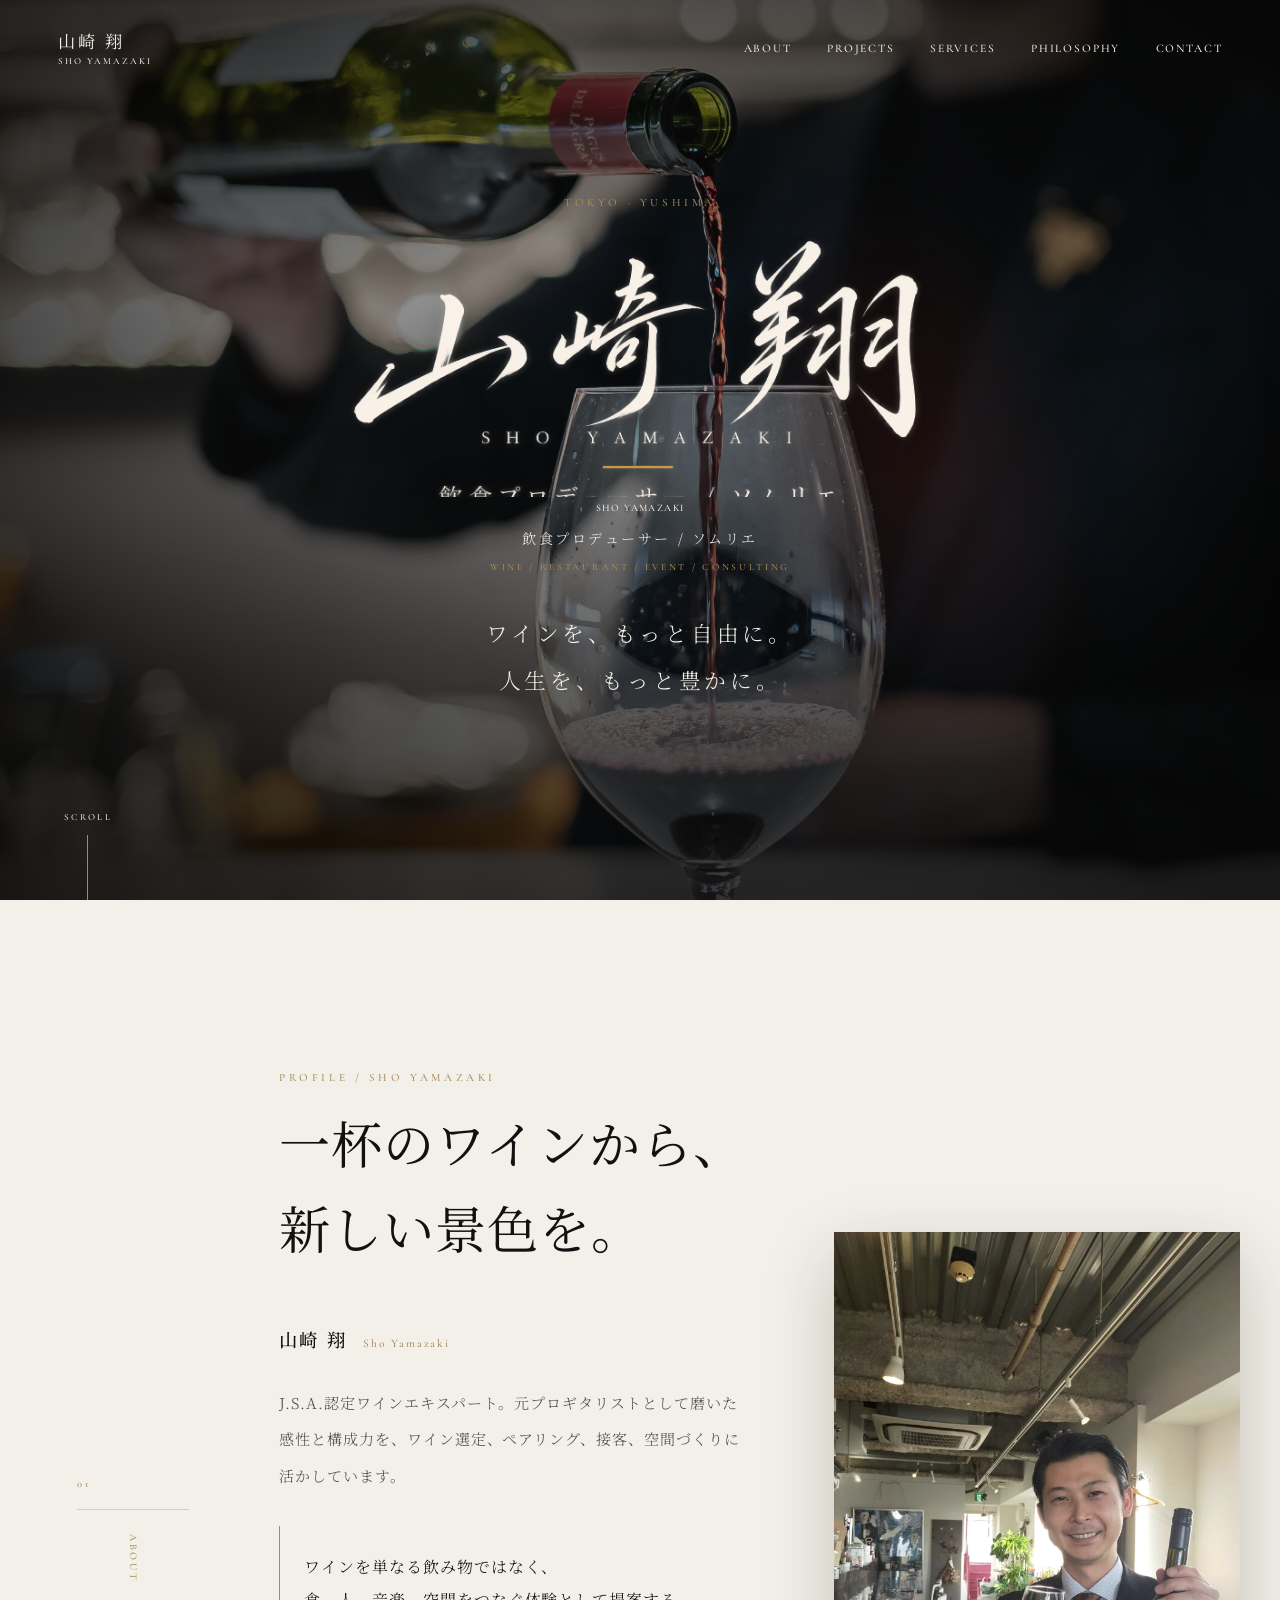
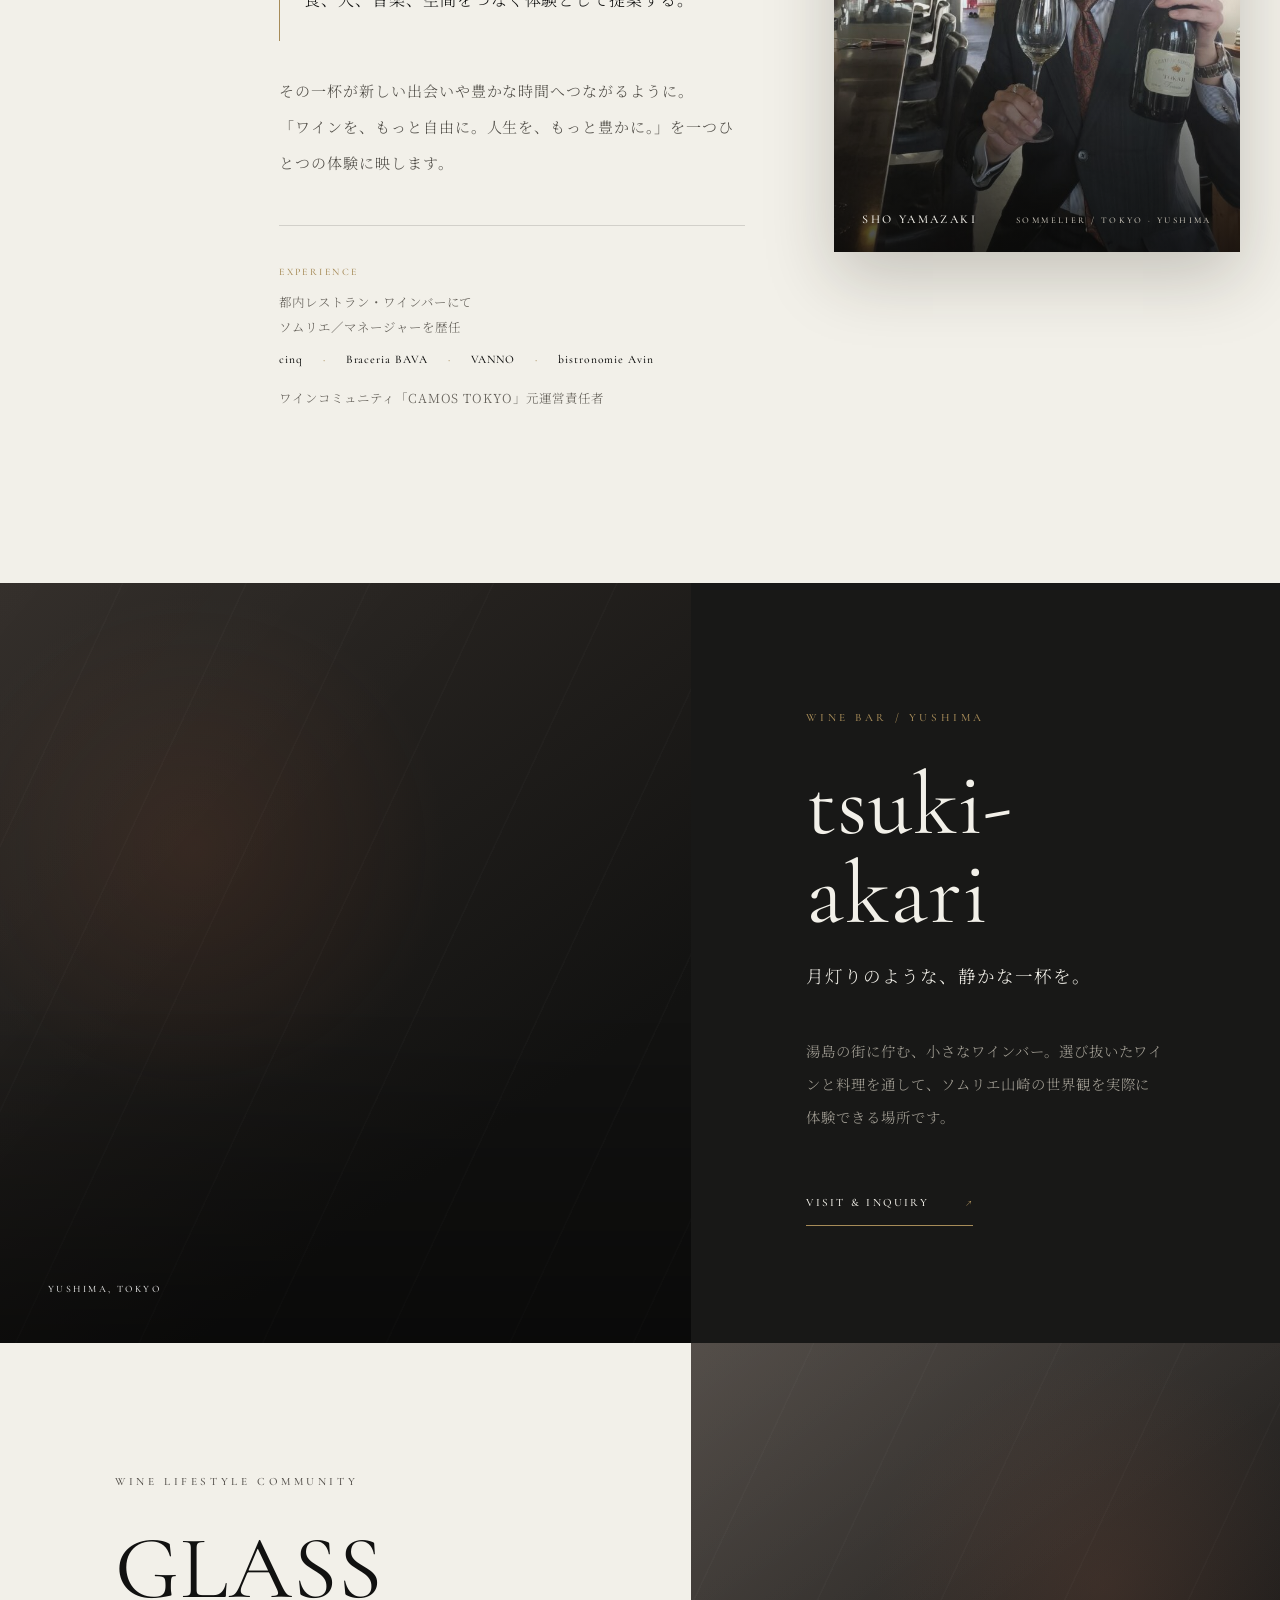
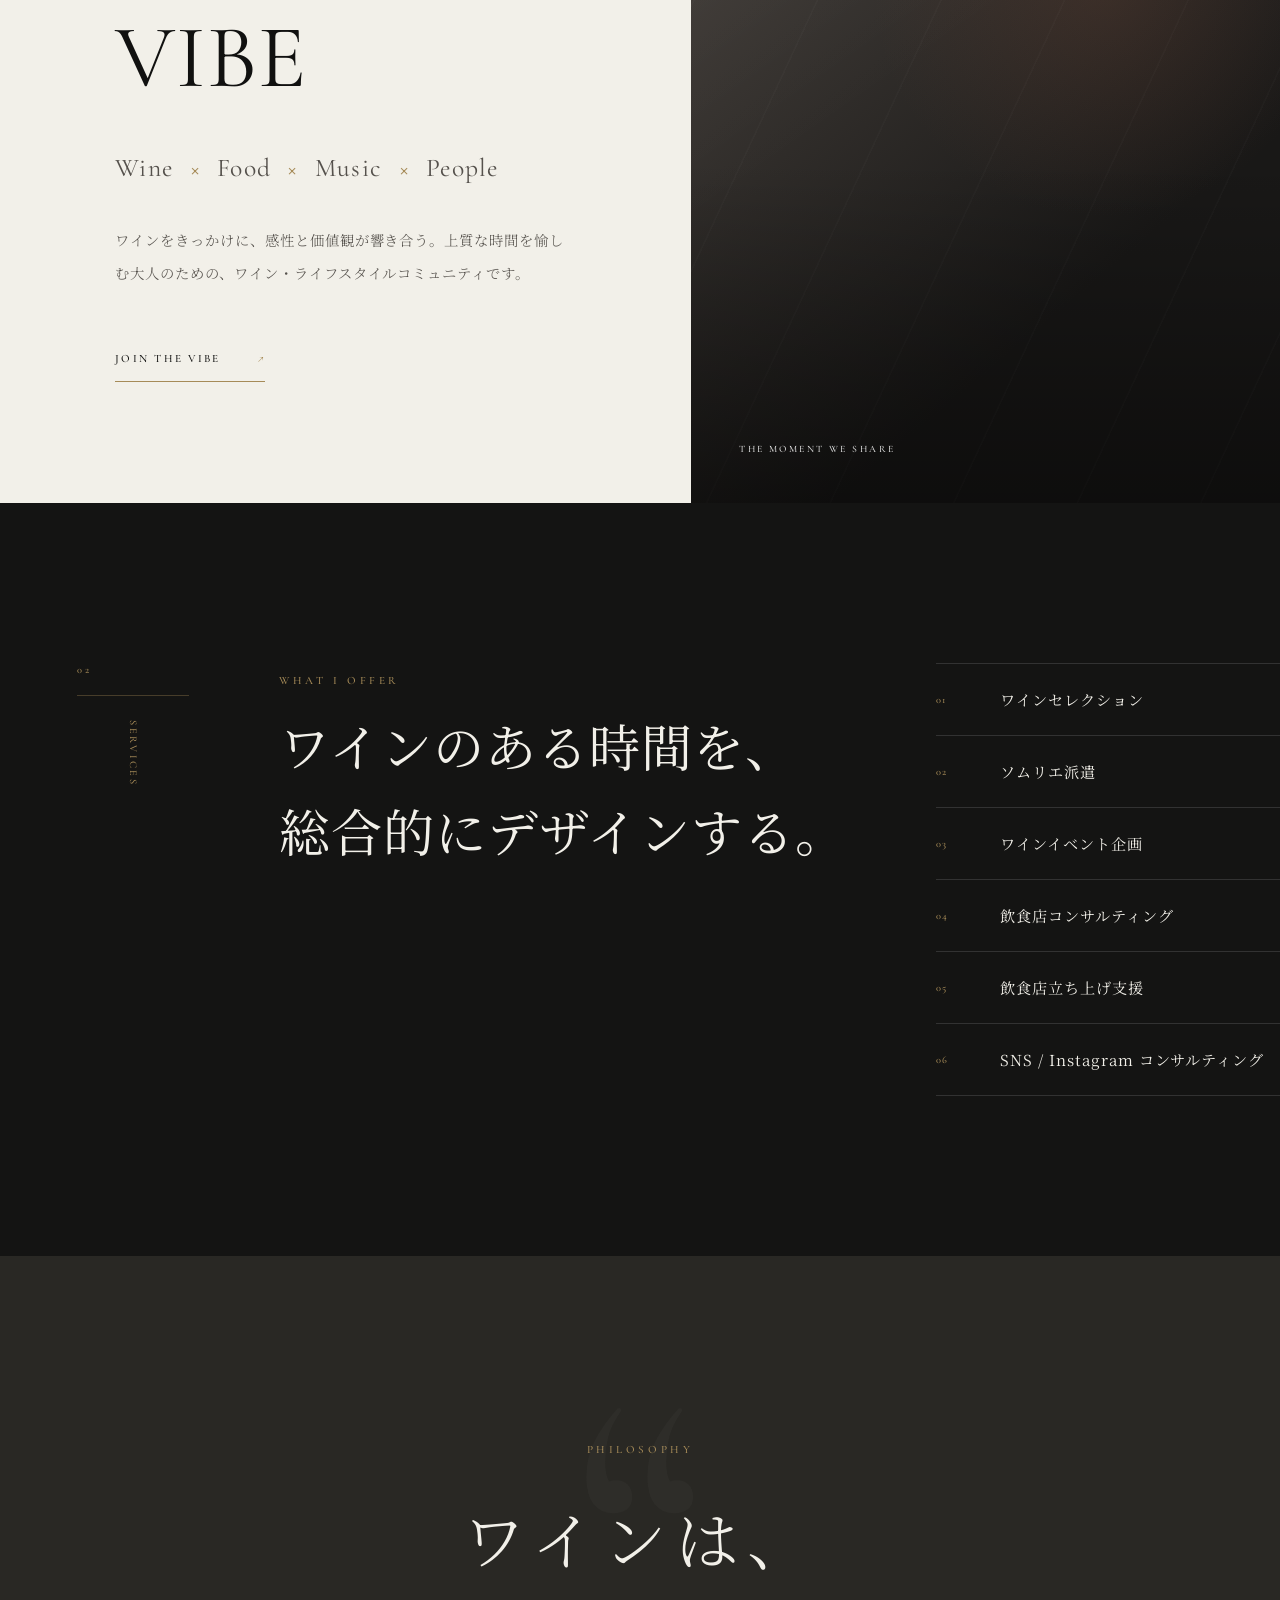
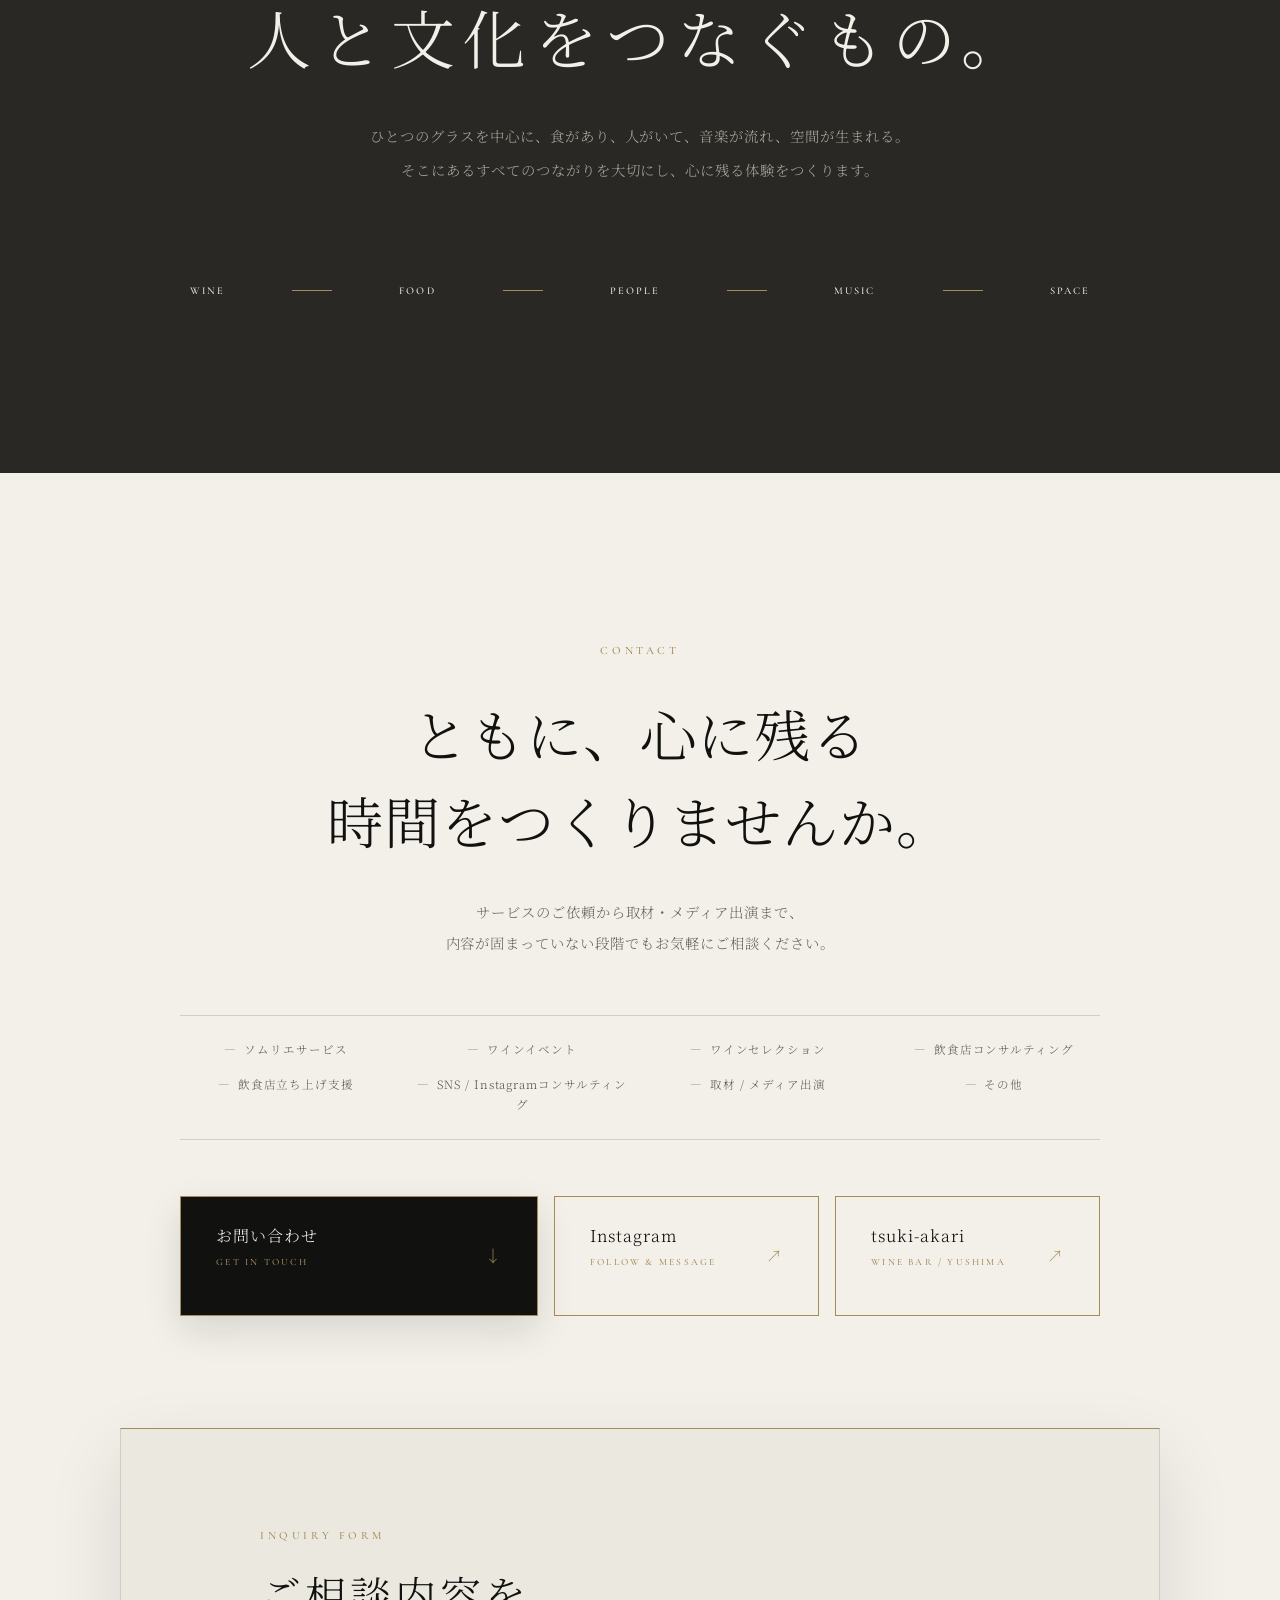
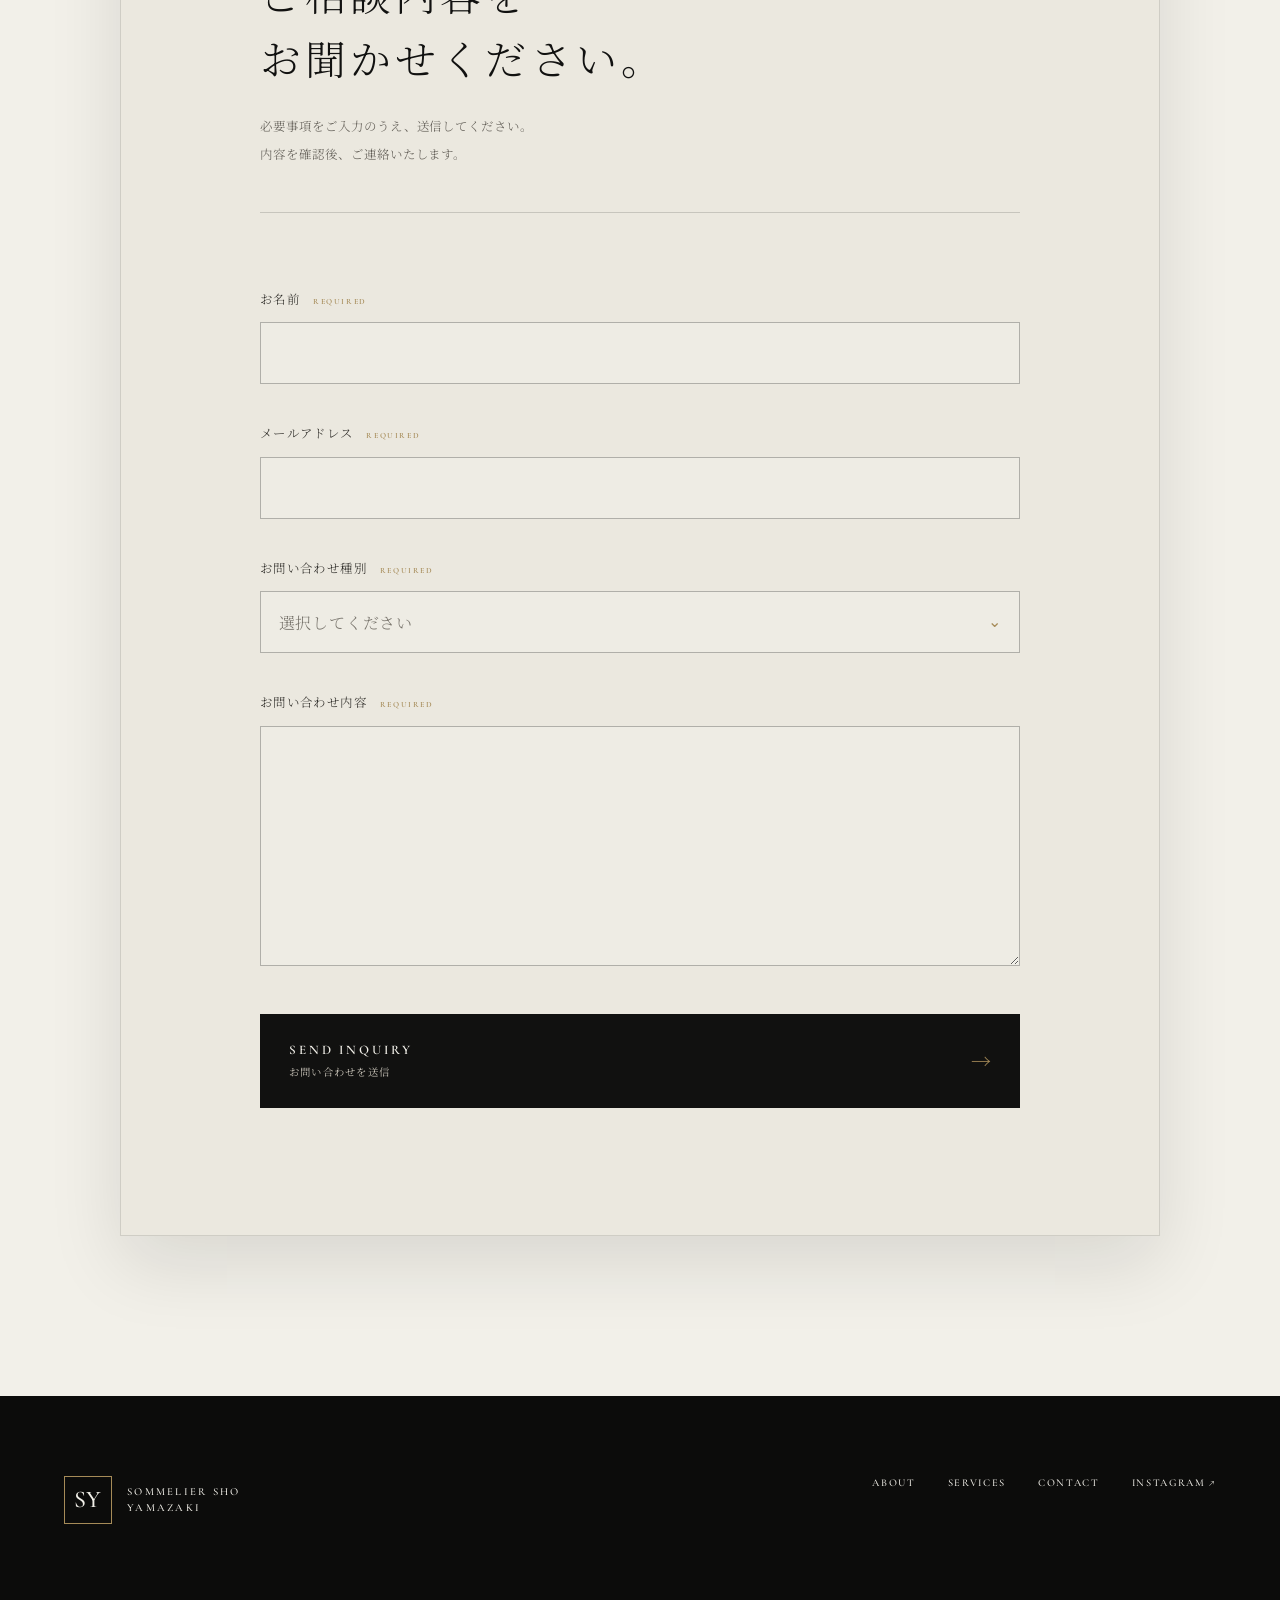
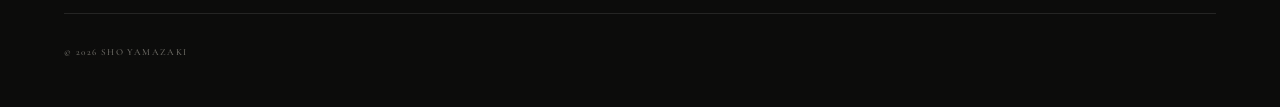
==== index.html @ 89c37cc1 "Refresh hero with Sho Yamazaki personal brand" ====
<!doctype html>
<html lang="ja">
<head>
  <meta charset="UTF-8">
  <meta name="viewport" content="width=device-width, initial-scale=1.0">
  <meta name="description" content="飲食プロデューサー / ソムリエ 山崎 翔 / Sho Yamazaki 公式サイト。東京・湯島を拠点に、ワインと食、人、空間、音楽をつなぎ、イベント企画や飲食コンサルティングを手がけます。">
  <meta name="theme-color" content="#10100f">
  <meta property="og:title" content="山崎 翔 / Sho Yamazaki｜飲食プロデューサー / ソムリエ">
  <meta property="og:description" content="東京・湯島から、ワインと食、人、空間、音楽をつなぐ。飲食プロデューサー / ソムリエ 山崎 翔の活動とサービスをご紹介します。">
  <meta property="og:image" content="1000002187.jpg">
  <meta property="og:type" content="website">
  <meta property="og:locale" content="ja_JP">
  <meta property="og:site_name" content="山崎 翔 / Sho Yamazaki">
  <meta name="twitter:card" content="summary_large_image">
  <meta name="twitter:title" content="山崎 翔 / Sho Yamazaki｜飲食プロデューサー / ソムリエ">
  <meta name="twitter:description" content="ワインを、もっと自由に。人生を、もっと豊かに。">
  <meta name="twitter:image" content="1000002187.jpg">
  <title>山崎 翔 / Sho Yamazaki｜飲食プロデューサー / ソムリエ</title>
  <link rel="preconnect" href="https://fonts.googleapis.com">
  <link rel="preconnect" href="https://fonts.gstatic.com" crossorigin>
  <link rel="preload" as="image" href="1000002187.jpg" fetchpriority="high">
  <link rel="preload" as="image" href="yamazaki-logo.png">
  <link href="https://fonts.googleapis.com/css2?family=Cormorant+Garamond:wght@400;500;600&family=Noto+Serif+JP:wght@300;400;500&display=swap" rel="stylesheet">
  <link rel="stylesheet" href="styles.css">
  <script src="script.js" defer></script>
</head>
<body>
  <a class="skip-link" href="#main">本文へ移動</a>
  <header class="site-header" data-header>
    <a class="brand" href="#top" aria-label="山崎 翔 / Sho Yamazaki ホーム">
      <strong>山崎 翔</strong><small>SHO YAMAZAKI</small>
    </a>
    <button class="menu-button" type="button" aria-expanded="false" aria-controls="navigation"><span></span><span></span><span class="sr-only">メニューを開く</span></button>
    <nav id="navigation" class="navigation" aria-label="メインナビゲーション">
      <a href="#about">About</a><a href="#places">Projects</a><a href="#services">Services</a><a href="#philosophy">Philosophy</a><a href="#contact">Contact</a>
    </nav>
  </header>

  <main id="main">
    <section class="hero" id="top" aria-labelledby="hero-title">
      <img class="hero-image" src="1000002187.jpg" alt="" width="1920" height="1280" fetchpriority="high">
      <div class="hero-glow" aria-hidden="true"></div>
      <div class="hero-inner">
        <p class="eyebrow reveal">TOKYO · YUSHIMA</p>
        <h1 id="hero-title" class="hero-brand reveal">
          <span class="hero-logo-frame"><img src="yamazaki-logo.png" alt="山崎 翔" width="1718" height="768"></span>
          <span class="hero-name">SHO YAMAZAKI</span>
        </h1>
        <p class="hero-role reveal">飲食プロデューサー / ソムリエ</p>
        <p class="hero-fields reveal">WINE / RESTAURANT / EVENT / CONSULTING</p>
        <p class="hero-copy reveal">ワインを、もっと自由に。<br>人生を、もっと豊かに。</p>
      </div>
      <a class="scroll-cue" href="#about"><span>SCROLL</span><i></i></a>
    </section>

    <section class="section about" id="about" aria-labelledby="about-title">
      <div class="section-label"><span>01</span><p>ABOUT</p></div>
      <div class="about-content">
        <p class="eyebrow">PROFILE / SHO YAMAZAKI</p>
        <h2 id="about-title"><span>一杯のワインから、</span><span>新しい景色を。</span></h2>
        <div class="about-copy">
          <p class="profile-name"><strong>山崎 翔</strong><span>Sho Yamazaki</span></p>
          <p>J.S.A.認定ワインエキスパート。元プロギタリストとして磨いた感性と構成力を、ワイン選定、ペアリング、接客、空間づくりに活かしています。</p>
          <p class="profile-statement">ワインを単なる飲み物ではなく、<br>食、人、音楽、空間をつなぐ体験として提案する。</p>
          <p>その一杯が新しい出会いや豊かな時間へつながるように。<br>「ワインを、もっと自由に。人生を、もっと豊かに。」を一つひとつの体験に映します。</p>
        </div>
        <div class="career" aria-labelledby="career-title">
          <p class="career-title" id="career-title">EXPERIENCE</p>
          <p>都内レストラン・ワインバーにて<br>ソムリエ／マネージャーを歴任</p>
          <ul aria-label="勤務経験のある店舗"><li>cinq</li><li>Braceria BAVA</li><li>VANNO</li><li>bistronomie Avin</li></ul>
          <p>ワインコミュニティ「CAMOS TOKYO」元運営責任者</p>
        </div>
      </div>
      <figure class="portrait">
        <img src="1000002827.jpg" alt="ワインボトルとワイングラスを手にするソムリエ山崎翔" width="768" height="1024" loading="lazy" decoding="async">
        <figcaption><span>SHO YAMAZAKI</span><small>SOMMELIER / TOKYO · YUSHIMA</small></figcaption>
      </figure>
    </section>

    <section class="projects" id="places" aria-label="プロジェクト">
      <article class="project project-dark">
        <div class="project-visual" role="img" aria-label="ワインバー tsuki-akari の写真エリア"><span>YUSHIMA, TOKYO</span></div>
        <div class="project-content"><p class="eyebrow">WINE BAR / YUSHIMA</p><h2>tsuki-akari</h2><p class="ja-title">月灯りのような、静かな一杯を。</p><p>湯島の街に佇む、小さなワインバー。選び抜いたワインと料理を通して、ソムリエ山崎の世界観を実際に体験できる場所です。</p><a class="text-link" href="#contact">VISIT &amp; INQUIRY <span>↗</span></a></div>
      </article>
      <article class="project project-light">
        <div class="project-content"><p class="eyebrow">WINE LIFESTYLE COMMUNITY</p><h2>GLASS VIBE</h2><p class="formula">Wine <i>×</i> Food <i>×</i> Music <i>×</i> People</p><p>ワインをきっかけに、感性と価値観が響き合う。上質な時間を愉しむ大人のための、ワイン・ライフスタイルコミュニティです。</p><a class="text-link" href="#contact">JOIN THE VIBE <span>↗</span></a></div>
        <div class="project-visual" role="img" aria-label="GLASS VIBE の写真エリア"><span>THE MOMENT WE SHARE</span></div>
      </article>
    </section>

    <section class="section services" id="services" aria-labelledby="services-title">
      <div class="section-label"><span>02</span><p>SERVICES</p></div>
      <div class="services-head"><p class="eyebrow">WHAT I OFFER</p><h2 id="services-title"><span>ワインのある時間を、</span><span>総合的にデザインする。</span></h2></div>
      <ol class="service-list">
        <li><a href="#contact"><span>01</span><h3>ワインセレクション</h3><p>Wine Selection</p><i aria-hidden="true">↗</i></a></li>
        <li><a href="#contact"><span>02</span><h3>ソムリエ派遣</h3><p>Sommelier Service</p><i aria-hidden="true">↗</i></a></li>
        <li><a href="#contact"><span>03</span><h3>ワインイベント企画</h3><p>Event Planning</p><i aria-hidden="true">↗</i></a></li>
        <li><a href="#contact"><span>04</span><h3>飲食店コンサルティング</h3><p>Restaurant Consulting</p><i aria-hidden="true">↗</i></a></li>
        <li><a href="#contact"><span>05</span><h3>飲食店立ち上げ支援</h3><p>Business Launch Support</p><i aria-hidden="true">↗</i></a></li>
        <li><a href="#contact"><span>06</span><h3>SNS / Instagram コンサルティング</h3><p>Social Media Consulting</p><i aria-hidden="true">↗</i></a></li>
      </ol>
    </section>

    <section class="philosophy" id="philosophy" aria-labelledby="philosophy-title">
      <div class="philosophy-mark" aria-hidden="true">“</div>
      <p class="eyebrow">PHILOSOPHY</p>
      <h2 id="philosophy-title">ワインは、<br>人と文化をつなぐもの。</h2>
      <p>ひとつのグラスを中心に、食があり、人がいて、音楽が流れ、空間が生まれる。<br>そこにあるすべてのつながりを大切にし、心に残る体験をつくります。</p>
      <div class="philosophy-words" aria-label="ブランドを構成する要素"><span>WINE</span><i></i><span>FOOD</span><i></i><span>PEOPLE</span><i></i><span>MUSIC</span><i></i><span>SPACE</span></div>
    </section>

    <section class="contact" id="contact" aria-labelledby="contact-title">
      <p class="eyebrow">CONTACT</p><h2 id="contact-title">ともに、心に残る<br>時間をつくりませんか。</h2>
      <p>サービスのご依頼から取材・メディア出演まで、<br>内容が固まっていない段階でもお気軽にご相談ください。</p>
      <ul class="inquiry-list" aria-label="ご相談いただける内容">
        <li>ソムリエサービス</li><li>ワインイベント</li><li>ワインセレクション</li><li>飲食店コンサルティング</li><li>飲食店立ち上げ支援</li><li>SNS / Instagramコンサルティング</li><li>取材 / メディア出演</li><li>その他</li>
      </ul>
      <div class="contact-actions">
        <a class="contact-button" href="#inquiry-form"><span>お問い合わせ</span><small>GET IN TOUCH</small><i>↓</i></a>
        <a class="contact-button contact-button-secondary" href="https://www.instagram.com/sho_yamazaki_1984/?hl=ja" target="_blank" rel="noopener noreferrer"><span>Instagram</span><small>FOLLOW &amp; MESSAGE</small><i>↗</i></a>
        <a class="contact-button contact-button-secondary" href="https://tsuki-akari.tokyo/" target="_blank" rel="noopener noreferrer"><span>tsuki-akari</span><small>WINE BAR / YUSHIMA</small><i>↗</i></a>
      </div>
      <div class="inquiry-panel" id="inquiry-form">
        <div class="inquiry-heading">
          <p class="eyebrow">INQUIRY FORM</p>
          <h3>ご相談内容を<br>お聞かせください。</h3>
          <p>必要事項をご入力のうえ、送信してください。<br>内容を確認後、ご連絡いたします。</p>
        </div>
        <form class="inquiry-form" action="https://formspree.io/f/xqpklrnd" method="POST" data-inquiry-form>
          <div class="form-field">
            <label for="inquiry-name">お名前 <span>REQUIRED</span></label>
            <input id="inquiry-name" name="name" type="text" autocomplete="name" required aria-required="true">
          </div>
          <div class="form-field">
            <label for="inquiry-email">メールアドレス <span>REQUIRED</span></label>
            <input id="inquiry-email" name="email" type="email" autocomplete="email" inputmode="email" required aria-required="true">
          </div>
          <div class="form-field form-field-full">
            <label for="inquiry-type">お問い合わせ種別 <span>REQUIRED</span></label>
            <div class="select-wrap">
              <select id="inquiry-type" name="inquiry_type" required aria-required="true">
                <option value="" selected disabled>選択してください</option>
                <option value="ソムリエサービス">ソムリエサービス</option>
                <option value="ワインイベント / GLASS VIBE">ワインイベント / GLASS VIBE</option>
                <option value="ワインセレクション">ワインセレクション</option>
                <option value="飲食店コンサルティング">飲食店コンサルティング</option>
                <option value="飲食店立ち上げ支援">飲食店立ち上げ支援</option>
                <option value="SNS / Instagramコンサルティング">SNS / Instagramコンサルティング</option>
                <option value="取材 / メディア出演">取材 / メディア出演</option>
                <option value="その他">その他</option>
              </select>
            </div>
          </div>
          <div class="form-field form-field-full">
            <label for="inquiry-message">お問い合わせ内容 <span>REQUIRED</span></label>
            <textarea id="inquiry-message" name="message" rows="7" required aria-required="true"></textarea>
          </div>
          <input type="hidden" name="_subject" value="Sommelier Sho Yamazaki 公式サイトからのお問い合わせ">
          <div class="form-submit form-field-full">
            <button type="submit" data-submit-button><span>SEND INQUIRY</span><small>お問い合わせを送信</small><i aria-hidden="true">→</i></button>
            <p class="form-status" data-form-status role="status" aria-live="polite"></p>
          </div>
        </form>
      </div>
    </section>
  </main>
  <footer><a class="brand footer-brand" href="#top"><span>SY</span><small>SOMMELIER SHO YAMAZAKI</small></a><div><a href="#about">ABOUT</a><a href="#services">SERVICES</a><a href="#contact">CONTACT</a><a href="https://www.instagram.com/sho_yamazaki_1984/?hl=ja" target="_blank" rel="noopener noreferrer">INSTAGRAM ↗</a></div><p>© <span data-year></span> SHO YAMAZAKI</p></footer>
</body>
</html>
---- styles.css ----
:root{--ink:#111110;--charcoal:#191918;--paper:#f2f0e9;--muted:#a5a197;--gold:#a68b58;--line:rgba(166,139,88,.35);--serif:"Cormorant Garamond","Times New Roman",serif;--jp:"Noto Serif JP",serif}*{box-sizing:border-box}html{scroll-behavior:smooth;overflow-x:hidden}body{margin:0;overflow-x:hidden;background:var(--ink);color:var(--paper);font-family:var(--jp);font-weight:300;letter-spacing:.06em}a{color:inherit;text-decoration:none}.skip-link{position:fixed;top:-4rem;left:1rem;z-index:100;background:var(--paper);color:var(--ink);padding:.8rem}.skip-link:focus{top:1rem}.sr-only{position:absolute;width:1px;height:1px;overflow:hidden;clip:rect(0,0,0,0)}.site-header{position:fixed;z-index:20;top:0;left:0;width:100%;height:96px;padding:0 4.5vw;display:flex;align-items:center;justify-content:space-between;border-bottom:1px solid transparent;transition:.4s}.site-header.scrolled{height:72px;background:rgba(17,17,16,.94);border-color:rgba(255,255,255,.1);backdrop-filter:blur(12px)}.brand{display:flex;align-items:center;gap:15px}.brand>span{font:500 1.5rem var(--serif);letter-spacing:.04em;border:1px solid var(--gold);width:48px;height:48px;display:grid;place-items:center}.brand small{font:500 .67rem var(--serif);letter-spacing:.21em;line-height:1.5;max-width:115px}.navigation{display:flex;gap:2.2rem;font:500 .72rem var(--serif);letter-spacing:.16em;text-transform:uppercase}.navigation a{position:relative}.navigation a:after{content:"";position:absolute;left:0;bottom:-8px;width:0;border-bottom:1px solid var(--gold);transition:.3s}.navigation a:hover:after,.navigation a:focus-visible:after{width:100%}.menu-button{display:none;background:none;border:0;color:white}.hero{height:100svh;min-height:680px;position:relative;display:grid;place-items:center;overflow:hidden;background:radial-gradient(circle at 68% 48%,#382922 0,transparent 23%),linear-gradient(120deg,#0d0d0c 15%,#191817 58%,#0d0d0c)}.hero:before{content:"";position:absolute;inset:0;opacity:.22;background:repeating-linear-gradient(118deg,transparent 0 80px,rgba(255,255,255,.03) 81px 82px)}.hero-glow{position:absolute;width:28vw;height:70vh;right:14%;top:16%;border-radius:50%;background:radial-gradient(ellipse,rgba(144,45,32,.38),rgba(10,10,9,0) 67%);filter:blur(15px);transform:rotate(-18deg)}.hero-inner{text-align:center;z-index:1}.eyebrow{font:500 .7rem var(--serif);letter-spacing:.32em;color:var(--gold);text-transform:uppercase}.hero h1{margin:2.5rem 0 2rem;font:400 clamp(4.2rem,10.5vw,10.5rem)/.72 var(--serif);letter-spacing:.02em}.hero h1 span{display:block}.hero h1 span:last-child{font-size:.62em;letter-spacing:.14em;margin-top:.6em}.hero-copy{font-size:clamp(1.1rem,1.7vw,1.5rem);line-height:2.15;letter-spacing:.17em}.scroll-cue{position:absolute;bottom:0;left:5vw;display:flex;flex-direction:column;align-items:center;gap:12px;font:500 .58rem var(--serif);letter-spacing:.25em}.scroll-cue i{height:65px;border-left:1px solid var(--gold)}.section{padding:10rem 6vw;display:grid;grid-template-columns:10% 1fr 36%;gap:7vw}.section-label{color:var(--gold);font:500 .65rem var(--serif);letter-spacing:.26em}.section-label span{display:block;padding-bottom:1.2rem;border-bottom:1px solid var(--line)}.section-label p{writing-mode:vertical-rl;margin:1.5rem auto}.about{background:var(--paper);color:var(--ink);align-items:center}.about h2,.services h2{font-size:clamp(2.2rem,4vw,4rem);font-weight:400;line-height:1.65;margin:1rem 0 3rem}.about h2 span,.services h2 span{display:block;white-space:nowrap}.about-copy{max-width:550px;font-size:.94rem;line-height:2.4;color:#4f4c46}.portrait{height:620px;position:relative;display:grid;place-items:center;background:linear-gradient(145deg,#36332e,#171716);color:var(--paper);overflow:hidden}.portrait:after{content:"";position:absolute;width:180px;height:80%;border-radius:50% 50% 10% 10%;background:linear-gradient(#6c6358,#232220);filter:blur(18px);opacity:.55}.monogram{font:400 9rem var(--serif);opacity:.08}.placeholder>p{position:absolute;z-index:2;bottom:25px;left:30px;font:500 .62rem var(--serif);letter-spacing:.2em}.placeholder>p span{color:var(--muted);line-height:2}.project{min-height:760px;display:grid;grid-template-columns:1.08fr .92fr}.project-light{background:var(--paper);color:var(--ink)}.project-dark{background:#181817}.project-visual{min-height:620px;position:relative;background:linear-gradient(130deg,rgba(255,255,255,.025),transparent 40%),radial-gradient(circle at 28% 35%,rgba(117,67,45,.22),transparent 36%),linear-gradient(145deg,#302b27,#121211 72%);overflow:hidden}.project-visual:after{content:"";position:absolute;inset:0;background:linear-gradient(180deg,transparent 55%,rgba(0,0,0,.45)),repeating-linear-gradient(115deg,transparent 0 110px,rgba(255,255,255,.018) 111px 112px)}.project-visual>span{position:absolute;z-index:1;bottom:3rem;left:3rem;color:#ddd;font:500 .61rem var(--serif);letter-spacing:.25em}.project-light .project-visual{order:2;background:linear-gradient(145deg,rgba(255,255,255,.05),transparent 42%),radial-gradient(circle at 70% 32%,rgba(135,80,58,.2),transparent 35%),linear-gradient(140deg,#4b4540,#191817 70%)}.project-content{padding:9vw;display:flex;flex-direction:column;justify-content:center;align-items:flex-start}.project-content h2{font:400 clamp(4rem,7vw,7rem)/1 var(--serif);margin:1.5rem 0}.project-content>p:not(.eyebrow,.ja-title,.formula){max-width:480px;color:var(--muted);line-height:2.3;font-size:.9rem}.project-light .project-content>p{color:#55514c}.ja-title{font-size:1.1rem;margin:0 0 2rem}.formula{font:400 clamp(1.15rem,2vw,1.6rem) var(--serif);letter-spacing:.05em}.formula i{color:var(--gold);padding:0 .35em}.text-link{font:500 .7rem var(--serif);letter-spacing:.2em;border-bottom:1px solid var(--gold);padding:1rem 0;margin-top:2rem;transition:color .25s,padding .25s}.text-link span{margin-left:2rem;color:var(--gold)}.text-link:hover,.text-link:focus-visible{color:var(--gold);padding-right:.5rem}.services{grid-template-columns:10% 1fr 48%;background:#141413}.service-list{list-style:none;padding:0;margin:0}.service-list li{border-top:1px solid rgba(255,255,255,.13)}.service-list li:last-child{border-bottom:1px solid rgba(255,255,255,.13)}.service-list a{display:grid;grid-template-columns:3rem minmax(0,1fr) auto 1rem;align-items:center;gap:1rem;padding:1.5rem 0;transition:padding .25s,background .25s}.service-list a:hover,.service-list a:focus-visible{padding-right:.5rem;padding-left:.5rem;background:rgba(255,255,255,.025)}.service-list span{font:500 .65rem var(--serif);color:var(--gold)}.service-list h3{font-size:.95rem;font-weight:400;margin:0;word-break:keep-all;overflow-wrap:normal}.service-list p{font:400 .72rem var(--serif);color:#77746d;margin:0}.service-list i{color:var(--gold);font-style:normal}.philosophy{background:#292824;text-align:center;padding:11rem 5vw;position:relative;overflow:hidden}.philosophy-mark{position:absolute;left:50%;top:2rem;transform:translateX(-50%);font:400 26rem var(--serif);color:rgba(255,255,255,.025)}.philosophy h2{font-size:clamp(2.5rem,5vw,5.2rem);font-weight:300;line-height:1.55;letter-spacing:.12em;margin:2rem}.philosophy>p:not(.eyebrow){color:#aaa69c;line-height:2.4;font-size:.9rem}.philosophy-words{max-width:900px;margin:6rem auto 0;display:flex;align-items:center;justify-content:space-between;font:500 .65rem var(--serif);letter-spacing:.2em}.philosophy-words i{width:40px;border-top:1px solid var(--gold)}.contact{background:var(--paper);color:var(--ink);text-align:center;padding:10rem 5vw}.contact h2{font-size:clamp(2.4rem,4.4vw,4.7rem);font-weight:300;line-height:1.55;margin:2rem}.contact>p:not(.eyebrow,.contact-note){color:#68645e;line-height:2.2;font-size:.9rem}.contact-button{width:min(480px,100%);min-height:110px;margin:4rem auto 1.5rem;border:1px solid var(--gold);background:var(--ink);color:var(--paper);display:grid;grid-template-columns:1fr auto;grid-template-rows:1fr 1fr;text-align:left;padding:1.7rem 2.2rem;box-shadow:0 14px 35px rgba(17,17,16,.12);transition:transform .3s,background .3s,box-shadow .3s}.contact-button:hover,.contact-button:focus-visible{background:#292824;transform:translateY(-3px);box-shadow:0 20px 45px rgba(17,17,16,.2)}.contact-button span{font-size:1rem}.contact-button small{font:500 .6rem var(--serif);letter-spacing:.23em;color:var(--gold)}.contact-button i{grid-row:1/3;grid-column:2;align-self:center;color:var(--gold);font-style:normal}.contact-note{font-size:.65rem;color:#99958e}footer{padding:5rem 5vw 2.5rem;background:#0c0c0b;display:grid;grid-template-columns:1fr 1fr;gap:5rem}footer>div{display:flex;justify-content:flex-end;gap:2rem;font:500 .65rem var(--serif);letter-spacing:.16em}footer>p{grid-column:1/3;border-top:1px solid rgba(255,255,255,.1);padding-top:2rem;color:#706e68;font:500 .58rem var(--serif);letter-spacing:.15em}.reveal{animation:appear 1.2s both}.hero h1{animation-delay:.15s}.hero-copy{animation-delay:.3s}@keyframes appear{from{opacity:0;transform:translateY(24px)}to{opacity:1;transform:none}}@media(max-width:850px){.site-header{height:76px;padding:0 22px}.brand>span{width:40px;height:40px}.navigation{position:fixed;inset:0;background:#10100f;display:flex;flex-direction:column;justify-content:center;align-items:center;gap:2.5rem;font-size:1rem;visibility:hidden;opacity:0;transition:.3s}.navigation.open{visibility:visible;opacity:1}.menu-button{display:block;position:relative;z-index:2;width:38px;height:38px}.menu-button span:not(.sr-only){display:block;border-top:1px solid currentColor;margin:7px}.hero h1{font-size:clamp(3.2rem,16vw,6rem)}.hero-glow{width:80vw;right:-5%}.section{padding:7rem 24px;display:block}.section-label{display:none}.about h2,.services h2{font-size:2.2rem}.portrait{height:480px;margin-top:4rem}.project{display:flex;flex-direction:column;min-height:0}.project-light .project-visual{order:0}.project-visual{min-height:430px}.project-content{padding:6rem 24px}.project-content h2{font-size:4rem}.services-head{margin-bottom:4rem}.service-list li{grid-template-columns:2rem 1fr}.service-list li p{grid-column:2}.philosophy{padding:7rem 22px}.philosophy h2{font-size:2.2rem;margin:2rem 0}.philosophy>p:not(.eyebrow){text-align:left}.philosophy-words{flex-wrap:wrap;gap:1rem;justify-content:center;margin-top:4rem}.philosophy-words i{width:12px}.contact{padding:7rem 22px}.contact h2{font-size:2.1rem;margin:2rem 0}.contact br{display:none}footer{display:block;padding:4rem 24px 2rem}footer>div{justify-content:flex-start;flex-wrap:wrap;margin:3rem 0}footer>p{margin-top:2rem}.footer-brand small{display:block}}@media(prefers-reduced-motion:reduce){*{scroll-behavior:auto!important;animation:none!important;transition:none!important}}

/* Editorial photography */
.hero-image {
  position: absolute;
  inset: 0;
  width: 100%;
  height: 100%;
  object-fit: cover;
  object-position: center 48%;
  filter: saturate(.78) contrast(1.06);
  transform: scale(1.01);
}

.hero::before {
  z-index: 1;
  opacity: 1;
  background:
    linear-gradient(90deg, rgba(7, 7, 6, .73) 0%, rgba(8, 8, 7, .35) 44%, rgba(7, 7, 6, .52) 100%),
    linear-gradient(180deg, rgba(7, 7, 6, .54) 0%, transparent 34%, rgba(7, 7, 6, .68) 100%);
}

.hero-glow { z-index: 1; opacity: .45; }
.hero-inner { position: relative; z-index: 2; text-shadow: 0 2px 32px rgba(0, 0, 0, .75); }
.scroll-cue { z-index: 2; }

.portrait {
  margin: 0;
  display: block;
  box-shadow: 0 25px 65px rgba(38, 32, 22, .22);
}

.portrait::after {
  inset: 0;
  width: auto;
  height: auto;
  border-radius: 0;
  background: linear-gradient(180deg, transparent 55%, rgba(8, 8, 7, .76) 100%);
  filter: none;
  opacity: 1;
}

.portrait img {
  width: 100%;
  height: 100%;
  display: block;
  object-fit: cover;
  object-position: 58% 48%;
  filter: saturate(.82) contrast(1.03);
}

.portrait figcaption {
  position: absolute;
  z-index: 2;
  right: 28px;
  bottom: 26px;
  left: 28px;
  display: flex;
  align-items: flex-end;
  justify-content: space-between;
  gap: 1rem;
  font: 500 .75rem var(--serif);
  letter-spacing: .2em;
}

.portrait figcaption small { color: #c8c3b8; font-size: .55rem; }

/* Profile details */
.profile-name { display: flex; align-items: baseline; gap: 1rem; margin-bottom: 1.5rem; color: var(--ink); }
.profile-name strong { font-size: 1.15rem; font-weight: 500; letter-spacing: .12em; }
.profile-name span { font: 500 .72rem var(--serif); color: var(--gold); letter-spacing: .16em; }
.profile-statement { margin: 2rem 0; padding: 1.5rem 0 1.5rem 1.5rem; border-left: 1px solid var(--gold); color: var(--ink); font-size: 1rem; line-height: 2.1; }
.career { margin-top: 2.75rem; padding-top: 1.75rem; border-top: 1px solid rgba(17,17,16,.14); font-size: .78rem; line-height: 2; color: #625e57; }
.career-title { margin: 0 0 1rem; font: 500 .62rem var(--serif); letter-spacing: .25em; color: var(--gold); }
.career > p { margin: .75rem 0; }
.career ul { display: flex; flex-wrap: wrap; gap: .25rem 1.25rem; margin: .7rem 0 1.25rem; padding: 0; list-style: none; font: 500 .72rem var(--serif); letter-spacing: .08em; color: var(--ink); }
.career li:not(:last-child)::after { content: "·"; margin-left: 1.25rem; color: var(--gold); }

/* Contact routes */
.inquiry-list { width: min(920px, 100%); margin: 3.5rem auto 0; padding: 1.5rem 0; border-top: 1px solid rgba(17,17,16,.15); border-bottom: 1px solid rgba(17,17,16,.15); display: grid; grid-template-columns: repeat(4, 1fr); gap: 1rem 1.5rem; list-style: none; color: #5d5952; font-size: .72rem; line-height: 1.7; }
.inquiry-list li::before { content: "—"; margin-right: .6em; color: var(--gold); }
.contact-actions { width: min(920px, 100%); margin: 3.5rem auto 1.5rem; display: grid; grid-template-columns: 1.35fr 1fr 1fr; gap: 1rem; }
.contact-actions .contact-button { width: 100%; min-height: 120px; margin: 0; }
.contact-button-secondary { background: transparent; color: var(--ink); box-shadow: none; }
.contact-button-secondary:hover,.contact-button-secondary:focus-visible { color: var(--paper); }

/* Inquiry form */
.inquiry-panel { scroll-margin-top: 90px; width: min(1040px, 100%); margin: 7rem auto 0; padding: clamp(4rem, 7vw, 6.5rem) clamp(2rem, 8vw, 8rem); background: #ebe8df; color: var(--ink); text-align: left; border: 1px solid rgba(17,17,16,.12); border-top-color: var(--gold); box-shadow: 0 28px 70px rgba(17,17,16,.11); }
.inquiry-heading { width: min(760px, 100%); margin: 0 auto clamp(3.5rem, 6vw, 5rem); padding-bottom: 2.75rem; border-bottom: 1px solid rgba(17,17,16,.16); }
.inquiry-heading h3 { margin: 1.25rem 0 1.5rem; font-size: clamp(2rem, 3.2vw, 3.3rem); font-weight: 300; line-height: 1.55; letter-spacing: .1em; }
.inquiry-heading > p:last-child { margin-bottom: 0; color: #625e57; font-size: .78rem; line-height: 2.2; }
.inquiry-form { width: min(760px, 100%); margin: 0 auto; display: grid; grid-template-columns: minmax(0, 1fr); gap: 2.5rem; }
.form-field { min-width: 0; }
.form-field-full { grid-column: 1; }
.form-field label { display: flex; align-items: baseline; justify-content: flex-start; gap: .8rem; margin-bottom: .9rem; color: #302e2a; font-size: .78rem; letter-spacing: .11em; }
.form-field label span { color: var(--gold); font: 600 .5rem var(--serif); letter-spacing: .2em; text-transform: uppercase; }
.form-field input,.form-field select,.form-field textarea { -webkit-appearance: none; appearance: none; display: block; width: 100%; max-width: 100%; margin: 0; border: 1px solid rgba(17,17,16,.28); border-radius: 0; outline: 0; background: rgba(242,240,233,.45); color: var(--ink); font: 300 16px/1.7 var(--jp); letter-spacing: .05em; box-shadow: none; transition: border-color .25s, background-color .25s, box-shadow .25s; }
.form-field input,.form-field select { min-height: 62px; padding: .9rem 1.1rem; }
.form-field textarea { min-height: 240px; padding: 1rem 1.1rem; resize: vertical; }
.form-field input:hover,.form-field select:hover,.form-field textarea:hover { border-color: rgba(166,139,88,.8); }
.form-field input:focus-visible,.form-field select:focus-visible,.form-field textarea:focus-visible { border-color: var(--gold); background: var(--paper); box-shadow: 0 0 0 2px rgba(166,139,88,.16); }
.select-wrap { position: relative; width: 100%; }
.select-wrap::after { content: "⌄"; position: absolute; top: 50%; right: 1.15rem; color: var(--gold); pointer-events: none; transform: translateY(-58%); }
.form-field select { padding-right: 3.25rem; cursor: pointer; }
.form-field select:invalid { color: #77736b; }
.form-submit { padding-top: .5rem; }
.form-submit button { -webkit-appearance: none; appearance: none; width: 100%; max-width: 100%; min-height: 94px; margin: 0; border: 1px solid var(--ink); border-radius: 0; background: var(--ink); color: var(--paper); display: grid; grid-template-columns: 1fr auto; grid-template-rows: 1fr 1fr; align-items: center; padding: 1.5rem 1.75rem; text-align: left; font: inherit; box-shadow: none; cursor: pointer; transition: border-color .25s, background-color .25s, color .25s, transform .25s, box-shadow .25s, opacity .25s; }
.form-submit button span { font: 600 .82rem var(--serif); letter-spacing: .22em; }
.form-submit button small { font: 400 .65rem var(--jp); letter-spacing: .12em; color: #c7c2b7; }
.form-submit button i { grid-row: 1 / 3; grid-column: 2; color: var(--gold); font-style: normal; font-size: 1.25rem; transition: transform .25s; }
.form-submit button:hover { border-color: var(--gold); background: #292824; transform: translateY(-2px); box-shadow: 0 14px 30px rgba(17,17,16,.14); }
.form-submit button:hover i { transform: translateX(4px); }
.form-submit button:focus-visible { border-color: var(--gold); outline: 2px solid var(--gold); outline-offset: 4px; }
.form-submit button:disabled { border-color: #77736b; background: #77736b; opacity: .68; cursor: wait; transform: none; box-shadow: none; }
.form-submit button:disabled i { transform: none; }
.form-status { min-height: 1.8em; margin: 1rem 0 0; color: #6d6961; font-size: .75rem; line-height: 1.8; }
.form-status.is-success { color: #59683f; }
.form-status.is-error { color: #994f44; }

@media (max-width: 850px) {
  .hero { min-height: 620px; }
  .hero-image { object-position: 54% center; }
  .hero::before {
    background:
      linear-gradient(90deg, rgba(7, 7, 6, .62), rgba(7, 7, 6, .42)),
      linear-gradient(180deg, rgba(7, 7, 6, .64) 0%, transparent 35%, rgba(7, 7, 6, .75) 100%);
  }
  .hero h1 { line-height: .78; }
  .hero h1 span:last-child { letter-spacing: .09em; }
  .portrait { height: min(128vw, 620px); }
  .portrait img { object-position: 58% center; }
  .portrait figcaption { right: 20px; bottom: 20px; left: 20px; }
  .portrait figcaption small { display: none; }
  .career ul { display: block; }
  .career li::after { display: none; }
  .inquiry-list { grid-template-columns: repeat(2, 1fr); text-align: left; }
  .contact-actions { grid-template-columns: 1fr; }
  .contact-actions .contact-button { min-height: 100px; }
  .inquiry-panel { margin-top: 5rem; padding: 3.75rem clamp(1.25rem, 6vw, 2.5rem); }
  .inquiry-heading { margin-bottom: 3rem; padding-bottom: 2.25rem; }
  .inquiry-form { gap: 2rem; }
  .form-field input,.form-field select,.form-field textarea,.form-submit button { width: 100%; max-width: 100%; }
  .form-field textarea { min-height: 220px; }
}

/* Responsive typography and touch-target refinements */
@media (max-width: 850px) {
  .about h2,
  .services h2 { font-size: clamp(1.45rem, 7vw, 2.2rem); letter-spacing: .025em; }
  .project-visual { min-height: clamp(300px, 92vw, 430px); }
  .project-visual > span { bottom: 1.75rem; left: 1.5rem; }
  .service-list a { grid-template-columns: 2rem minmax(0, 1fr) 1rem; min-height: 86px; }
  .service-list a p { grid-column: 2; }
  .service-list a i { grid-column: 3; grid-row: 1 / 3; }
  .service-list h3 { font-size: .9rem; }
  .contact-button { margin-top: 3rem; padding: 1.5rem; }
}

@media (max-width: 380px) {
  .site-header { padding-right: 16px; padding-left: 16px; }
  .brand { gap: 10px; }
  .brand small { max-width: 100px; font-size: .58rem; }
  .section, .project-content, .philosophy, .contact { padding-right: 18px; padding-left: 18px; }
  .hero h1 { font-size: 3rem; }
  footer { padding-right: 18px; padding-left: 18px; }
}

/* Sho Yamazaki personal brand */
.site-header .brand { flex-direction: column; align-items: flex-start; gap: 3px; }
.site-header .brand strong { font: 400 1.08rem var(--jp); letter-spacing: .18em; white-space: nowrap; }
.site-header .brand small { max-width: none; font-size: .58rem; letter-spacing: .22em; line-height: 1.2; white-space: nowrap; }

.hero-inner { width: min(980px, calc(100% - 48px)); }
.hero .eyebrow { margin: 0 0 clamp(1.35rem, 3vh, 2.3rem); }
.hero h1.hero-brand { margin: 0; font: inherit; line-height: 1; letter-spacing: normal; }
.hero-logo-frame { display: block; width: min(100%, 900px); aspect-ratio: 3.45 / 1; margin: 0 auto; overflow: hidden; }
.hero h1 .hero-logo-frame img { display: block; width: 100%; height: auto; transform: translateY(-10.2%); filter: drop-shadow(0 4px 18px rgba(0,0,0,.35)); }
.hero h1 .hero-name { display: block; margin-top: clamp(.8rem, 1.7vh, 1.25rem); color: var(--paper); font: 500 clamp(.82rem, 1.25vw, 1.05rem)/1.2 var(--serif); letter-spacing: .38em; }
.hero-role { margin: clamp(.75rem, 1.5vh, 1.15rem) 0 0; font-size: clamp(.82rem, 1.1vw, 1rem); font-weight: 300; letter-spacing: .18em; }
.hero-fields { margin: clamp(.7rem, 1.4vh, 1rem) 0 0; color: var(--gold); font: 500 clamp(.55rem, .75vw, .68rem)/1.4 var(--serif); letter-spacing: .28em; }
.hero-copy { margin: clamp(1.8rem, 4vh, 3rem) 0 0; }
.hero-role { animation-delay: .25s; }
.hero-fields { animation-delay: .32s; }
.hero-copy { animation-delay: .42s; }

@media (max-width: 850px) {
  .site-header .brand { gap: 2px; }
  .site-header .brand strong { font-size: .92rem; letter-spacing: .14em; }
  .site-header .brand small { font-size: .5rem; letter-spacing: .18em; }
  .hero { min-height: 680px; }
  .hero-inner { width: calc(100% - 40px); padding-top: 3rem; }
  .hero-logo-frame { width: min(100%, 620px); }
  .hero h1 .hero-name { margin-top: .9rem; font-size: .78rem; letter-spacing: .3em; }
  .hero-role { margin-top: .85rem; font-size: .78rem; letter-spacing: .12em; }
  .hero-fields { max-width: 100%; margin-top: .75rem; font-size: .52rem; letter-spacing: .15em; white-space: nowrap; }
  .hero-copy { margin-top: 2rem; font-size: clamp(.98rem, 4.4vw, 1.15rem); line-height: 2; letter-spacing: .12em; }
}

@media (max-width: 380px) {
  .site-header .brand small { max-width: none; font-size: .48rem; }
  .hero-inner { width: calc(100% - 32px); }
  .hero h1.hero-brand { font-size: inherit; }
  .hero h1 .hero-name { letter-spacing: .25em; }
  .hero-role { font-size: .73rem; letter-spacing: .08em; }
  .hero-fields { font-size: .48rem; letter-spacing: .09em; }
}
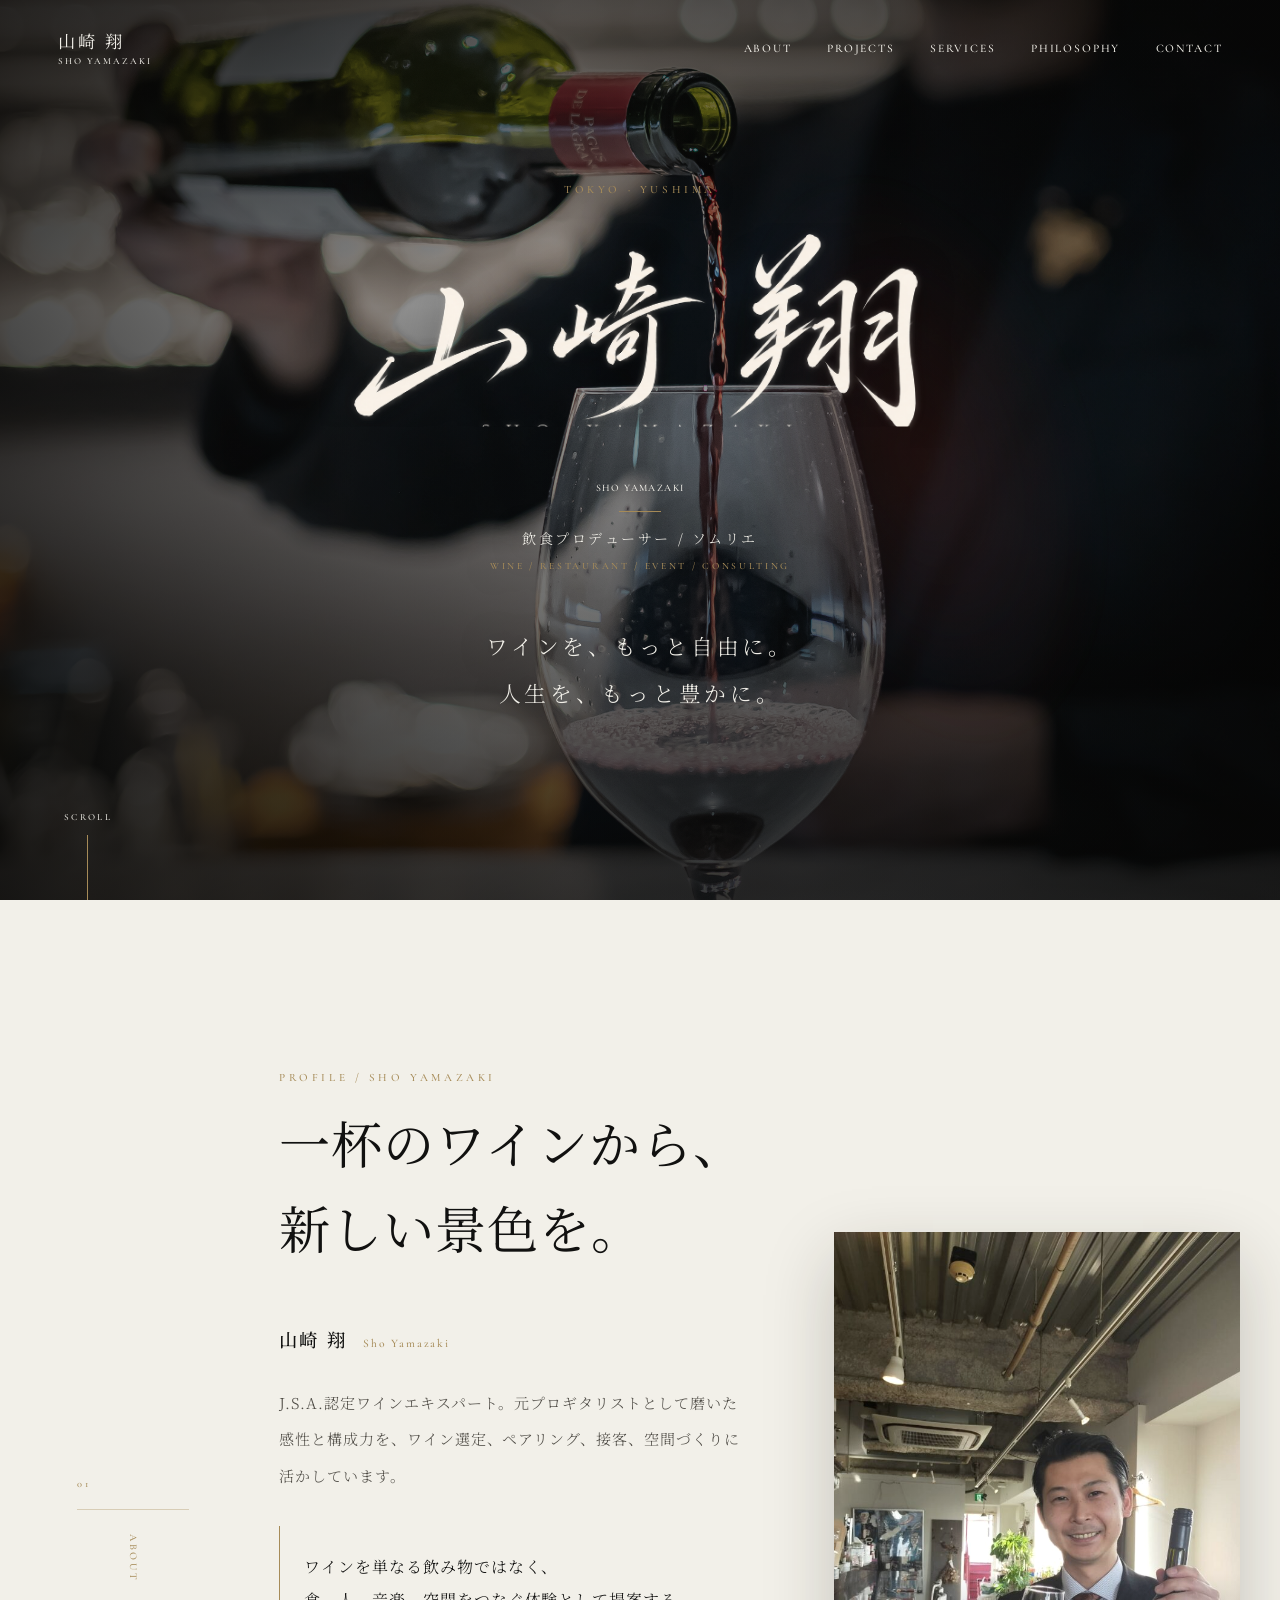
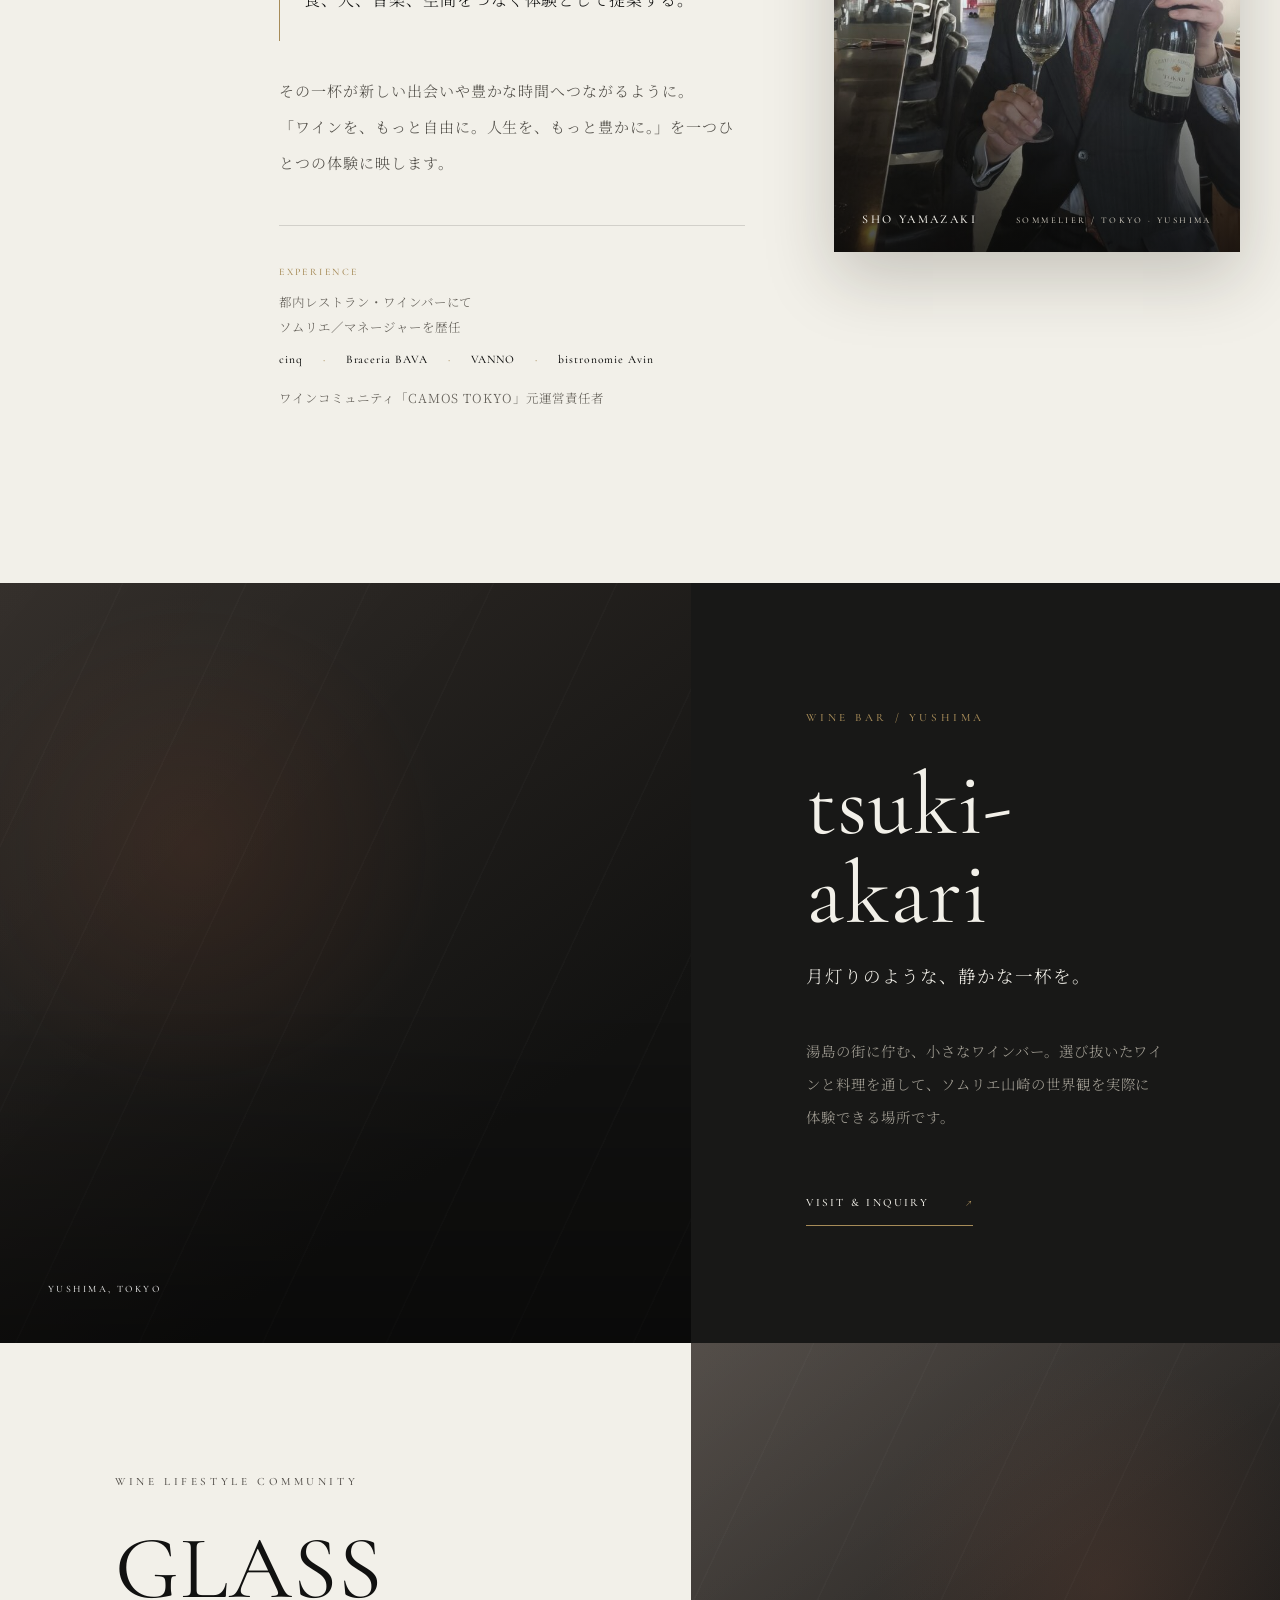
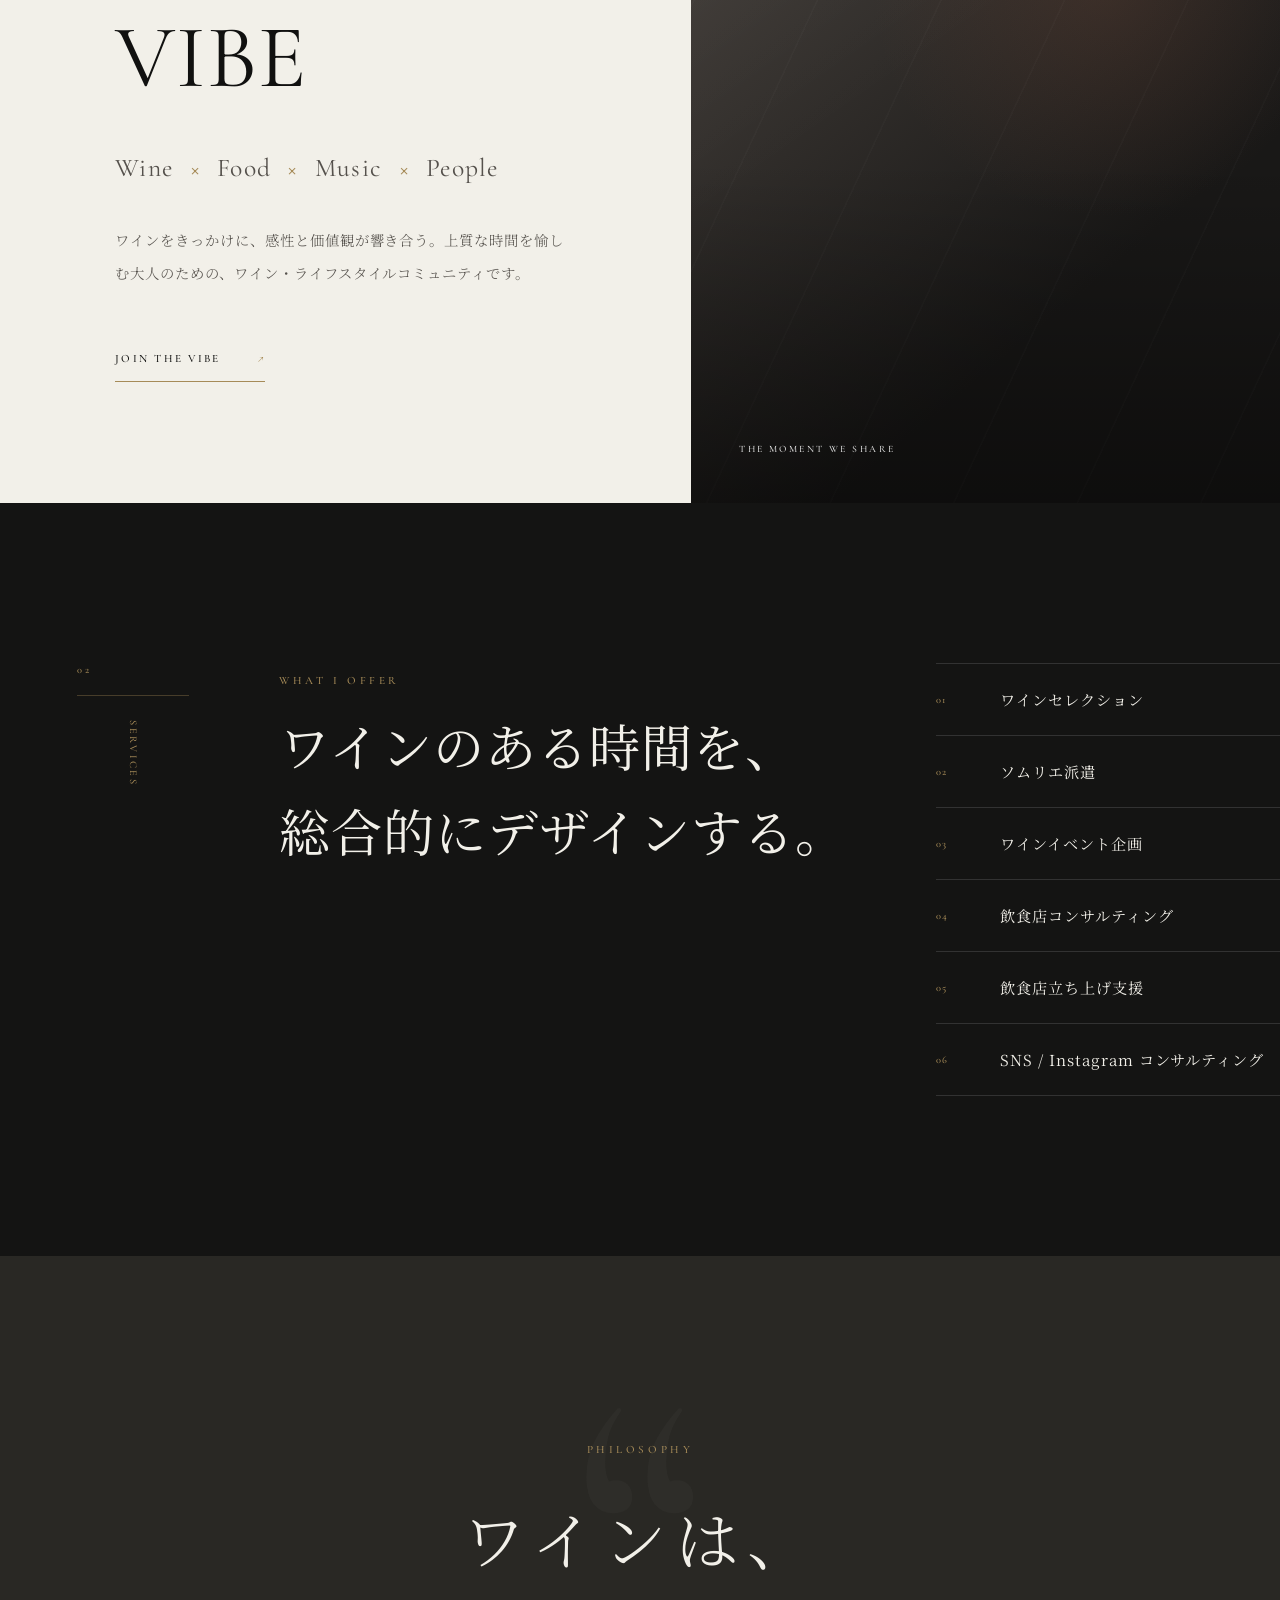
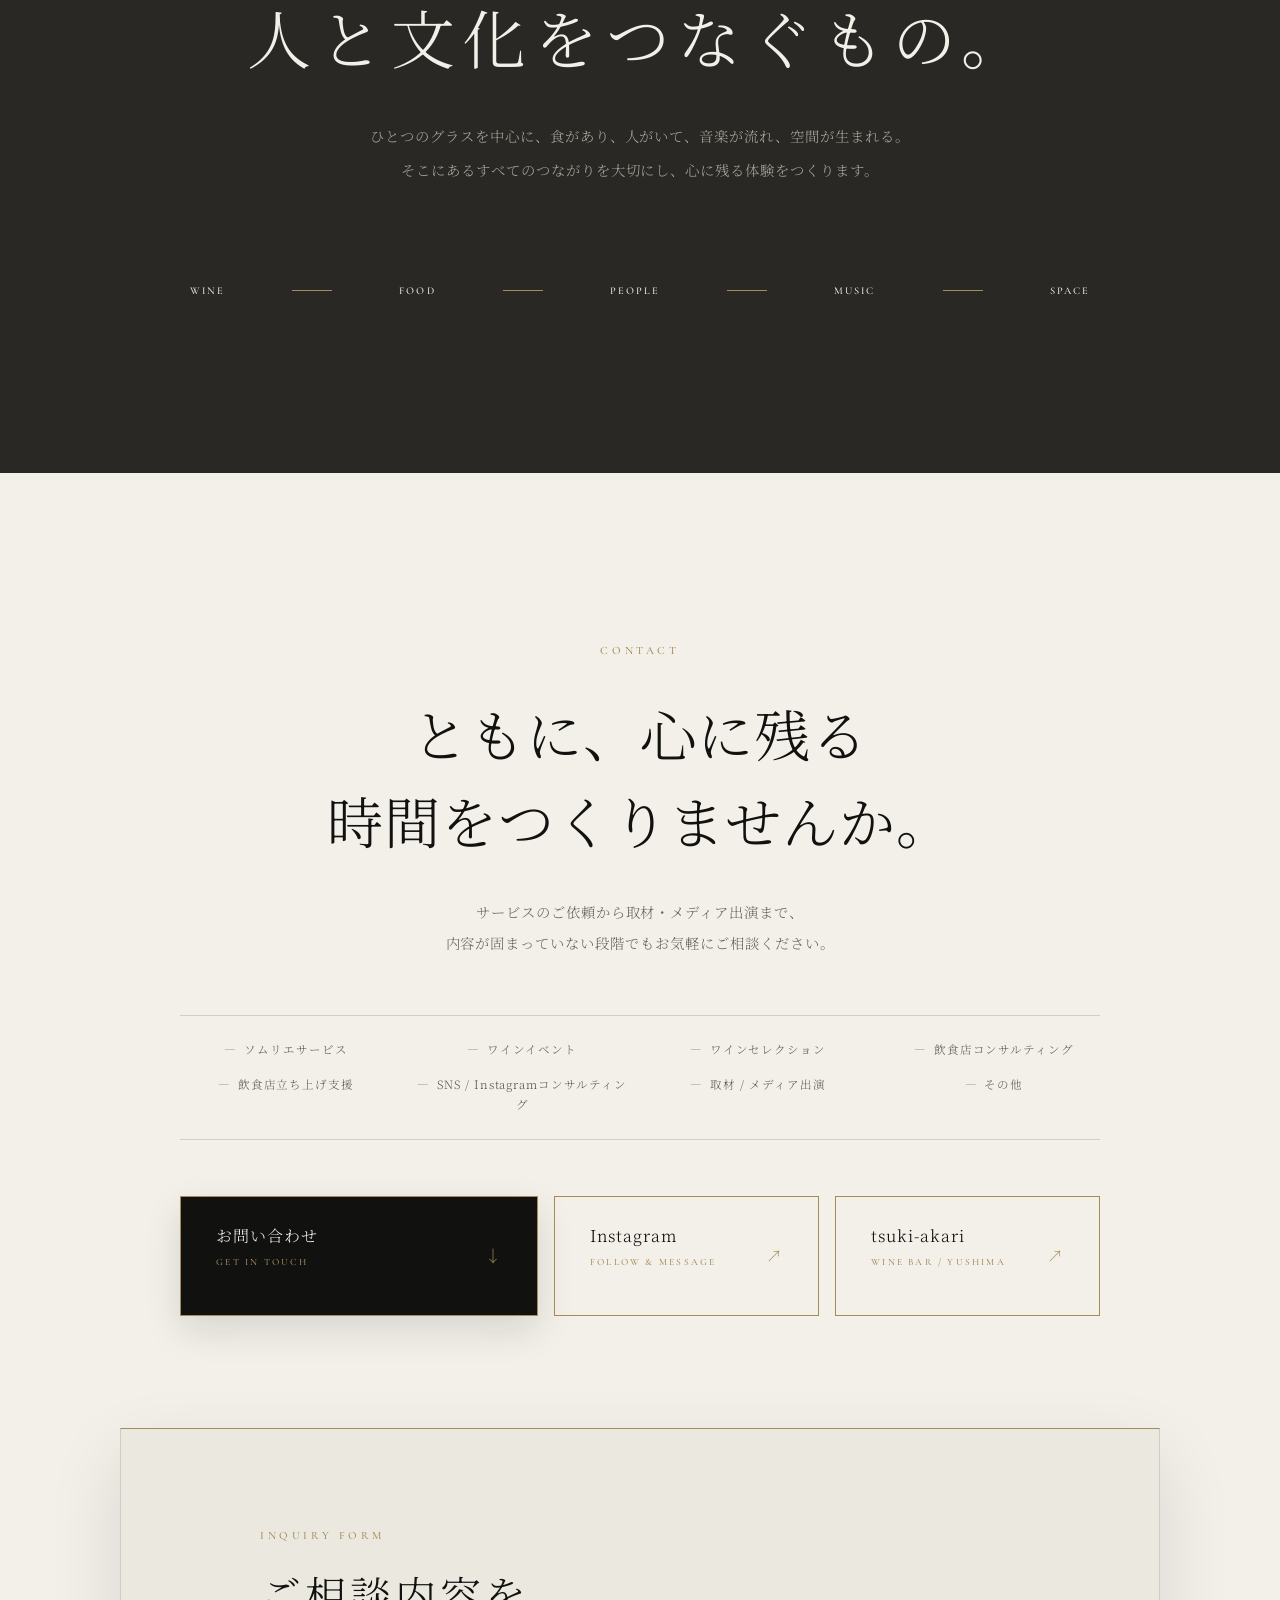
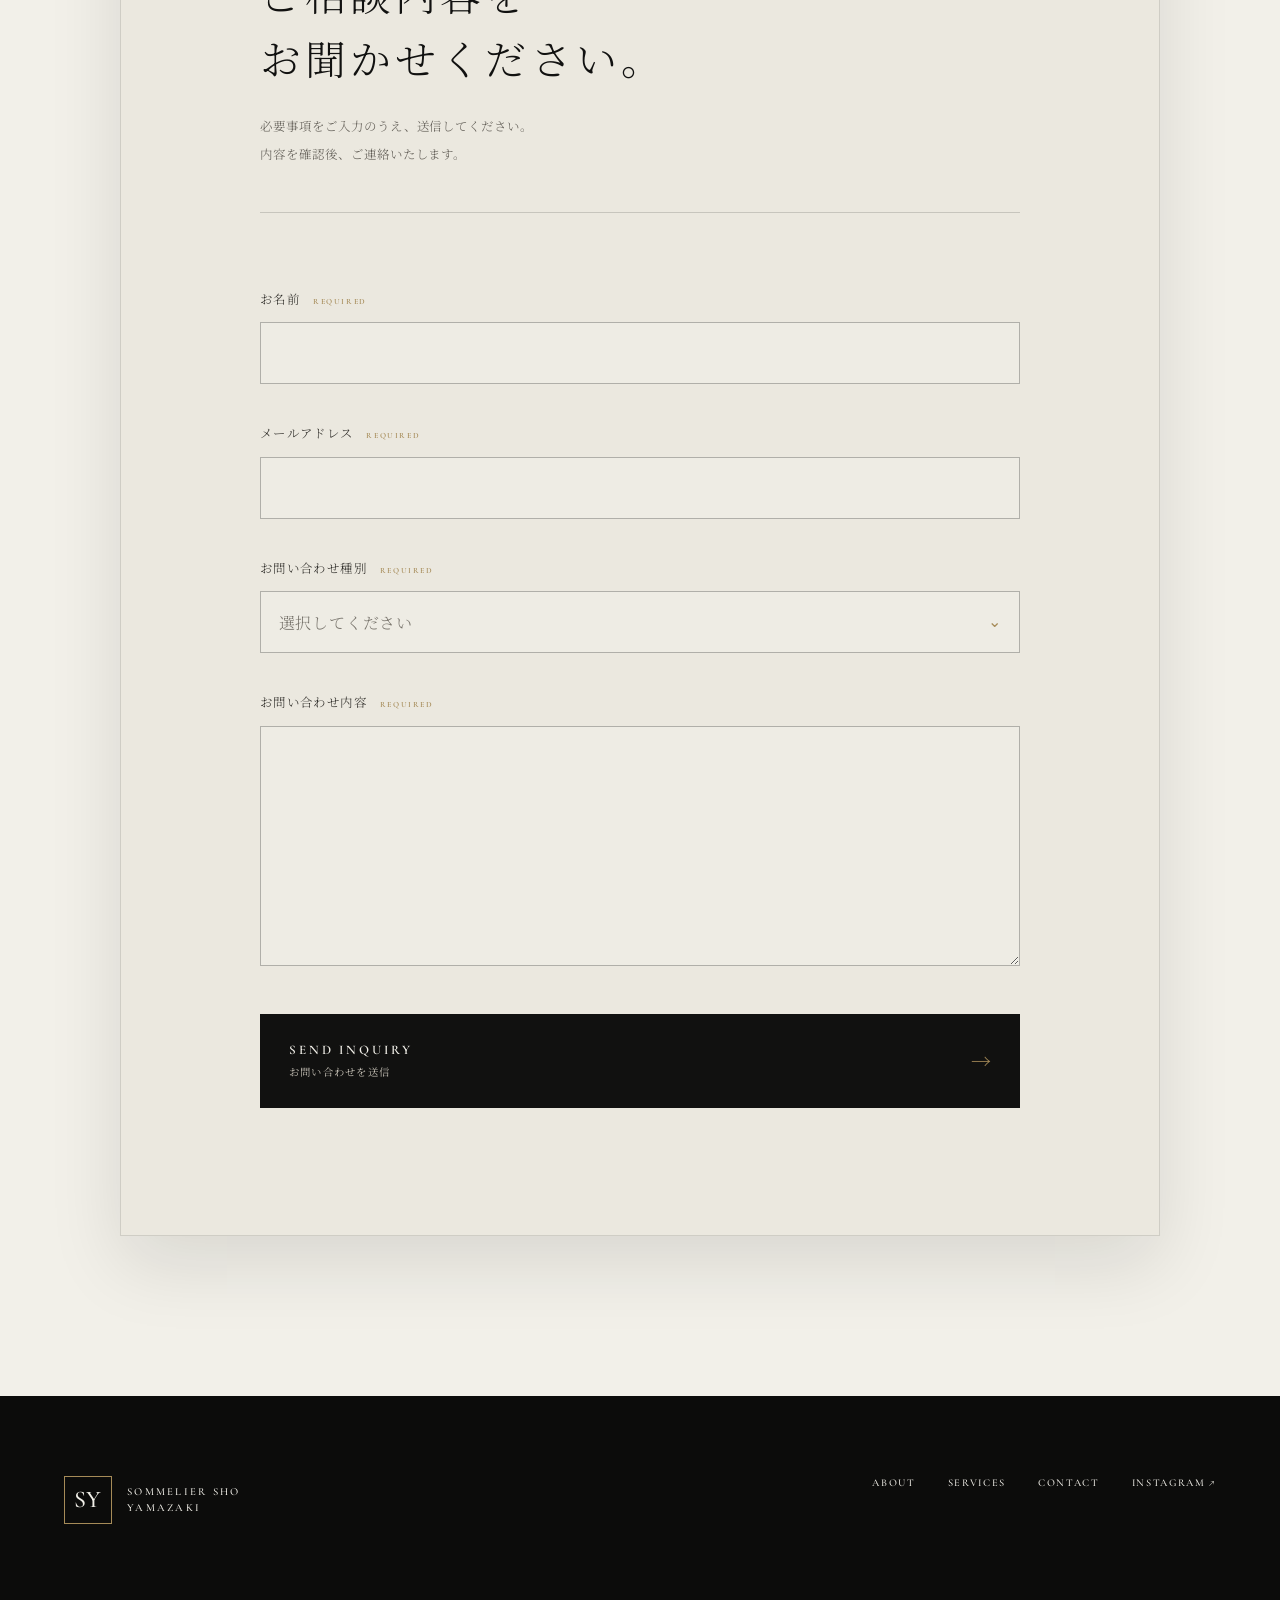
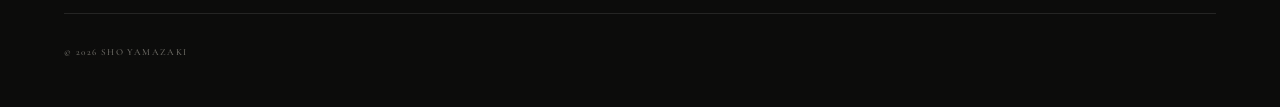
==== commit 8d76fbf2: "Refine hero logo crop and spacing" ====
--- a/index.html
+++ b/index.html
@@ -46,6 +46,7 @@
           <span class="hero-logo-frame"><img src="yamazaki-logo.png" alt="山崎 翔" width="1718" height="768"></span>
           <span class="hero-name">SHO YAMAZAKI</span>
         </h1>
+        <span class="hero-divider" aria-hidden="true"></span>
         <p class="hero-role reveal">飲食プロデューサー / ソムリエ</p>
         <p class="hero-fields reveal">WINE / RESTAURANT / EVENT / CONSULTING</p>
         <p class="hero-copy reveal">ワインを、もっと自由に。<br>人生を、もっと豊かに。</p>
--- a/styles.css
+++ b/styles.css
@@ -173,12 +173,13 @@
 .hero-inner { width: min(980px, calc(100% - 48px)); }
 .hero .eyebrow { margin: 0 0 clamp(1.35rem, 3vh, 2.3rem); }
 .hero h1.hero-brand { margin: 0; font: inherit; line-height: 1; letter-spacing: normal; }
-.hero-logo-frame { display: block; width: min(100%, 900px); aspect-ratio: 3.45 / 1; margin: 0 auto; overflow: hidden; }
-.hero h1 .hero-logo-frame img { display: block; width: 100%; height: auto; transform: translateY(-10.2%); filter: drop-shadow(0 4px 18px rgba(0,0,0,.35)); }
-.hero h1 .hero-name { display: block; margin-top: clamp(.8rem, 1.7vh, 1.25rem); color: var(--paper); font: 500 clamp(.82rem, 1.25vw, 1.05rem)/1.2 var(--serif); letter-spacing: .38em; }
-.hero-role { margin: clamp(.75rem, 1.5vh, 1.15rem) 0 0; font-size: clamp(.82rem, 1.1vw, 1rem); font-weight: 300; letter-spacing: .18em; }
+.hero-logo-frame { display: block; width: min(100%, 900px); aspect-ratio: 3.55 / 1; margin: 0 auto; overflow: hidden; }
+.hero h1 .hero-logo-frame img { display: block; width: 100%; height: auto; transform: translateY(-8.5%); clip-path: polygon(0 0,100% 0,100% 71%,80% 71%,80% 65%,0 65%); filter: drop-shadow(0 4px 18px rgba(0,0,0,.35)); }
+.hero h1 .hero-name { display: block; margin-top: clamp(1rem, 2vh, 1.45rem); color: var(--paper); font: 500 clamp(.82rem, 1.25vw, 1.05rem)/1.2 var(--serif); letter-spacing: .38em; }
+.hero-divider { display: block; width: 42px; margin: clamp(.9rem, 1.8vh, 1.3rem) auto 0; border-top: 1px solid var(--gold); }
+.hero-role { margin: clamp(.9rem, 1.8vh, 1.3rem) 0 0; font-size: clamp(.82rem, 1.1vw, 1rem); font-weight: 300; letter-spacing: .18em; }
 .hero-fields { margin: clamp(.7rem, 1.4vh, 1rem) 0 0; color: var(--gold); font: 500 clamp(.55rem, .75vw, .68rem)/1.4 var(--serif); letter-spacing: .28em; }
-.hero-copy { margin: clamp(1.8rem, 4vh, 3rem) 0 0; }
+.hero-copy { margin: clamp(2.6rem, 5.5vh, 4rem) 0 0; }
 .hero-role { animation-delay: .25s; }
 .hero-fields { animation-delay: .32s; }
 .hero-copy { animation-delay: .42s; }
@@ -190,10 +191,11 @@
   .hero { min-height: 680px; }
   .hero-inner { width: calc(100% - 40px); padding-top: 3rem; }
   .hero-logo-frame { width: min(100%, 620px); }
-  .hero h1 .hero-name { margin-top: .9rem; font-size: .78rem; letter-spacing: .3em; }
-  .hero-role { margin-top: .85rem; font-size: .78rem; letter-spacing: .12em; }
+  .hero h1 .hero-name { margin-top: 1rem; font-size: .78rem; letter-spacing: .3em; }
+  .hero-divider { width: 36px; margin-top: 1rem; }
+  .hero-role { margin-top: 1rem; font-size: .78rem; letter-spacing: .12em; }
   .hero-fields { max-width: 100%; margin-top: .75rem; font-size: .52rem; letter-spacing: .15em; white-space: nowrap; }
-  .hero-copy { margin-top: 2rem; font-size: clamp(.98rem, 4.4vw, 1.15rem); line-height: 2; letter-spacing: .12em; }
+  .hero-copy { margin-top: 2.75rem; font-size: clamp(.98rem, 4.4vw, 1.15rem); line-height: 2; letter-spacing: .12em; }
 }
 
 @media (max-width: 380px) {
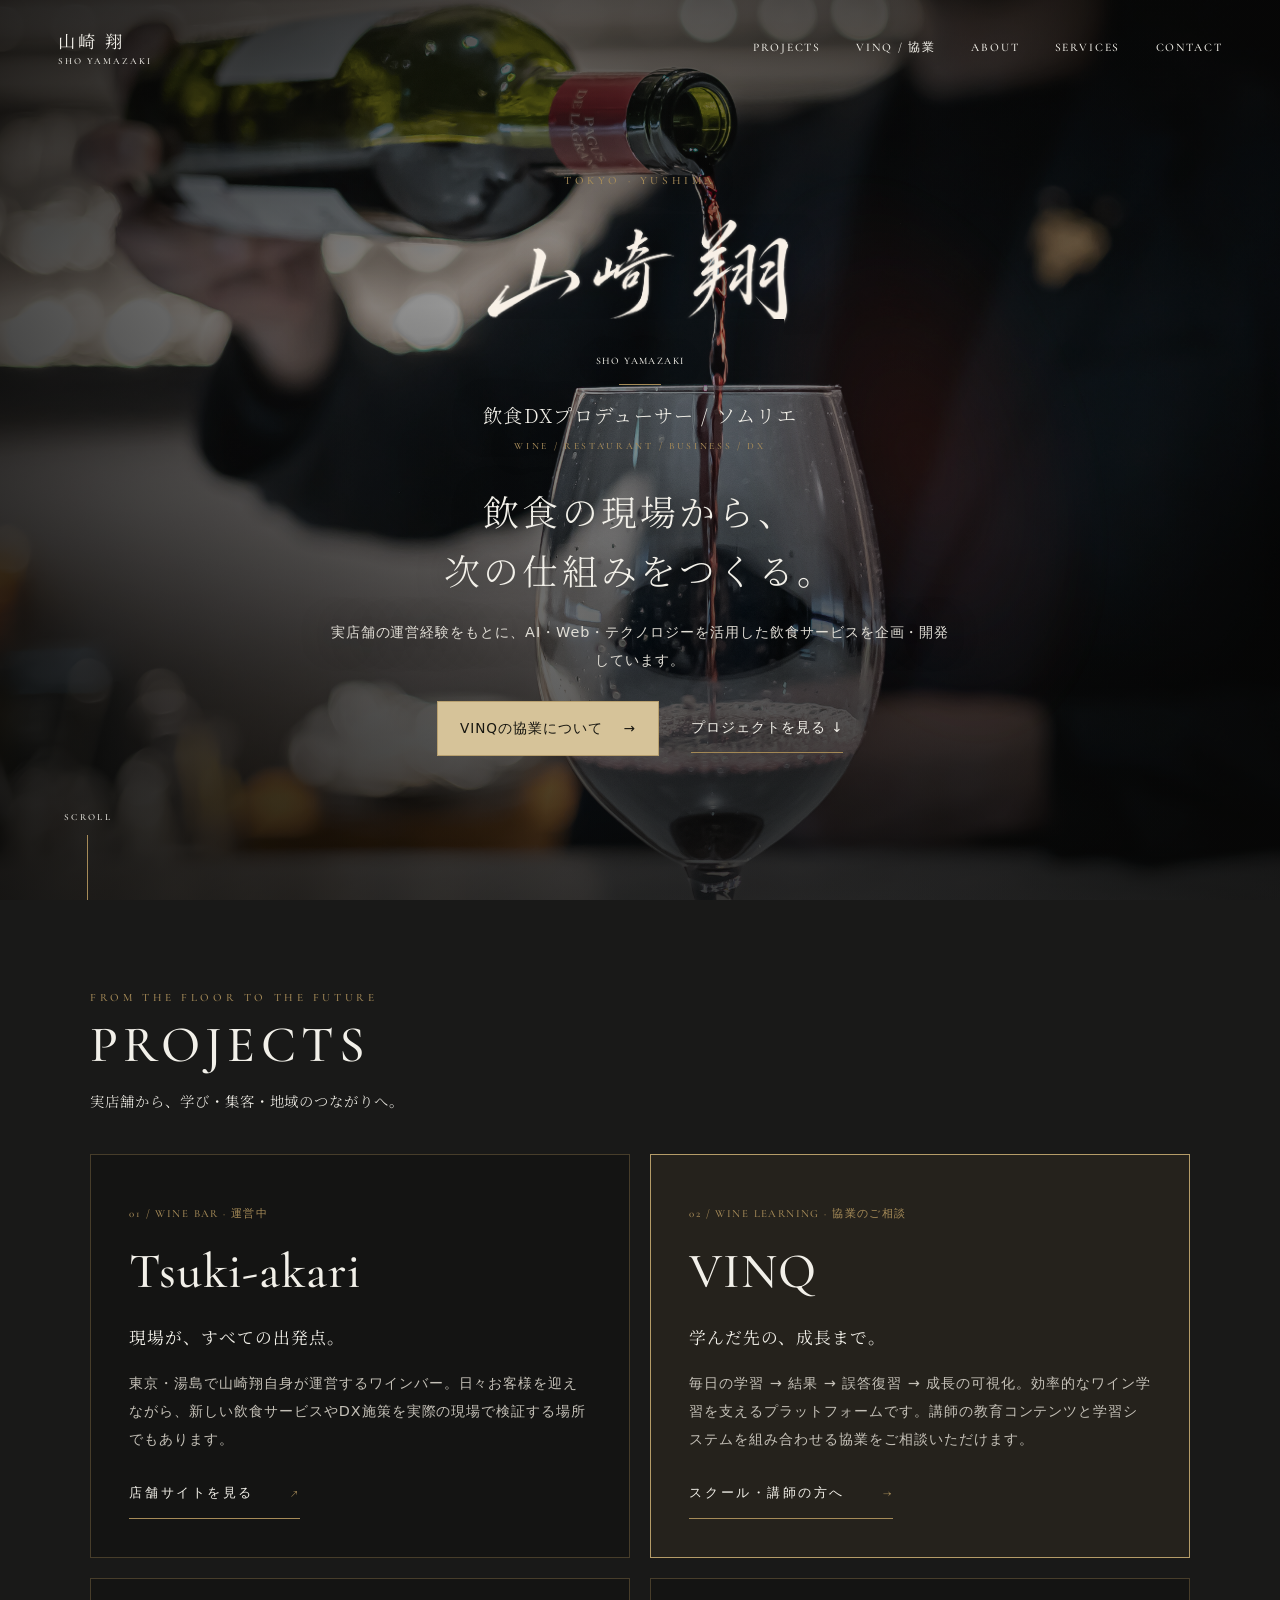
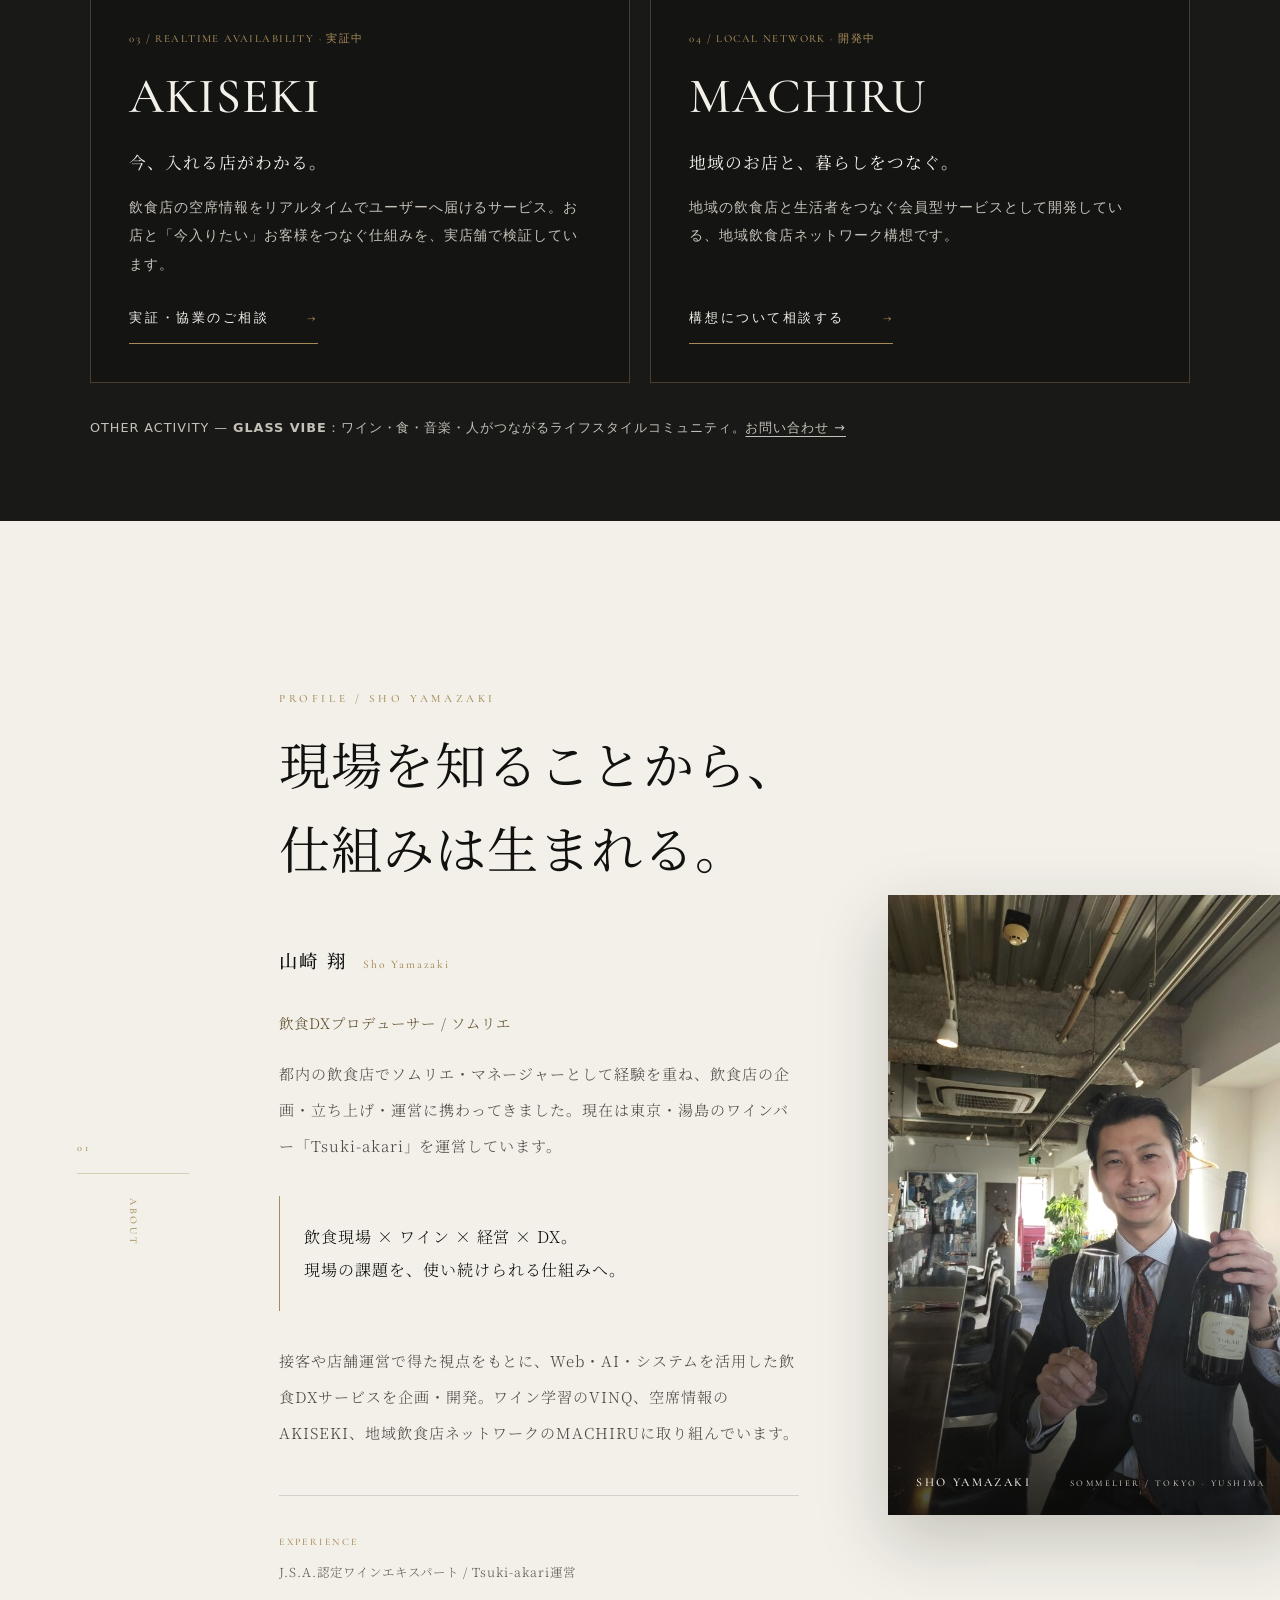
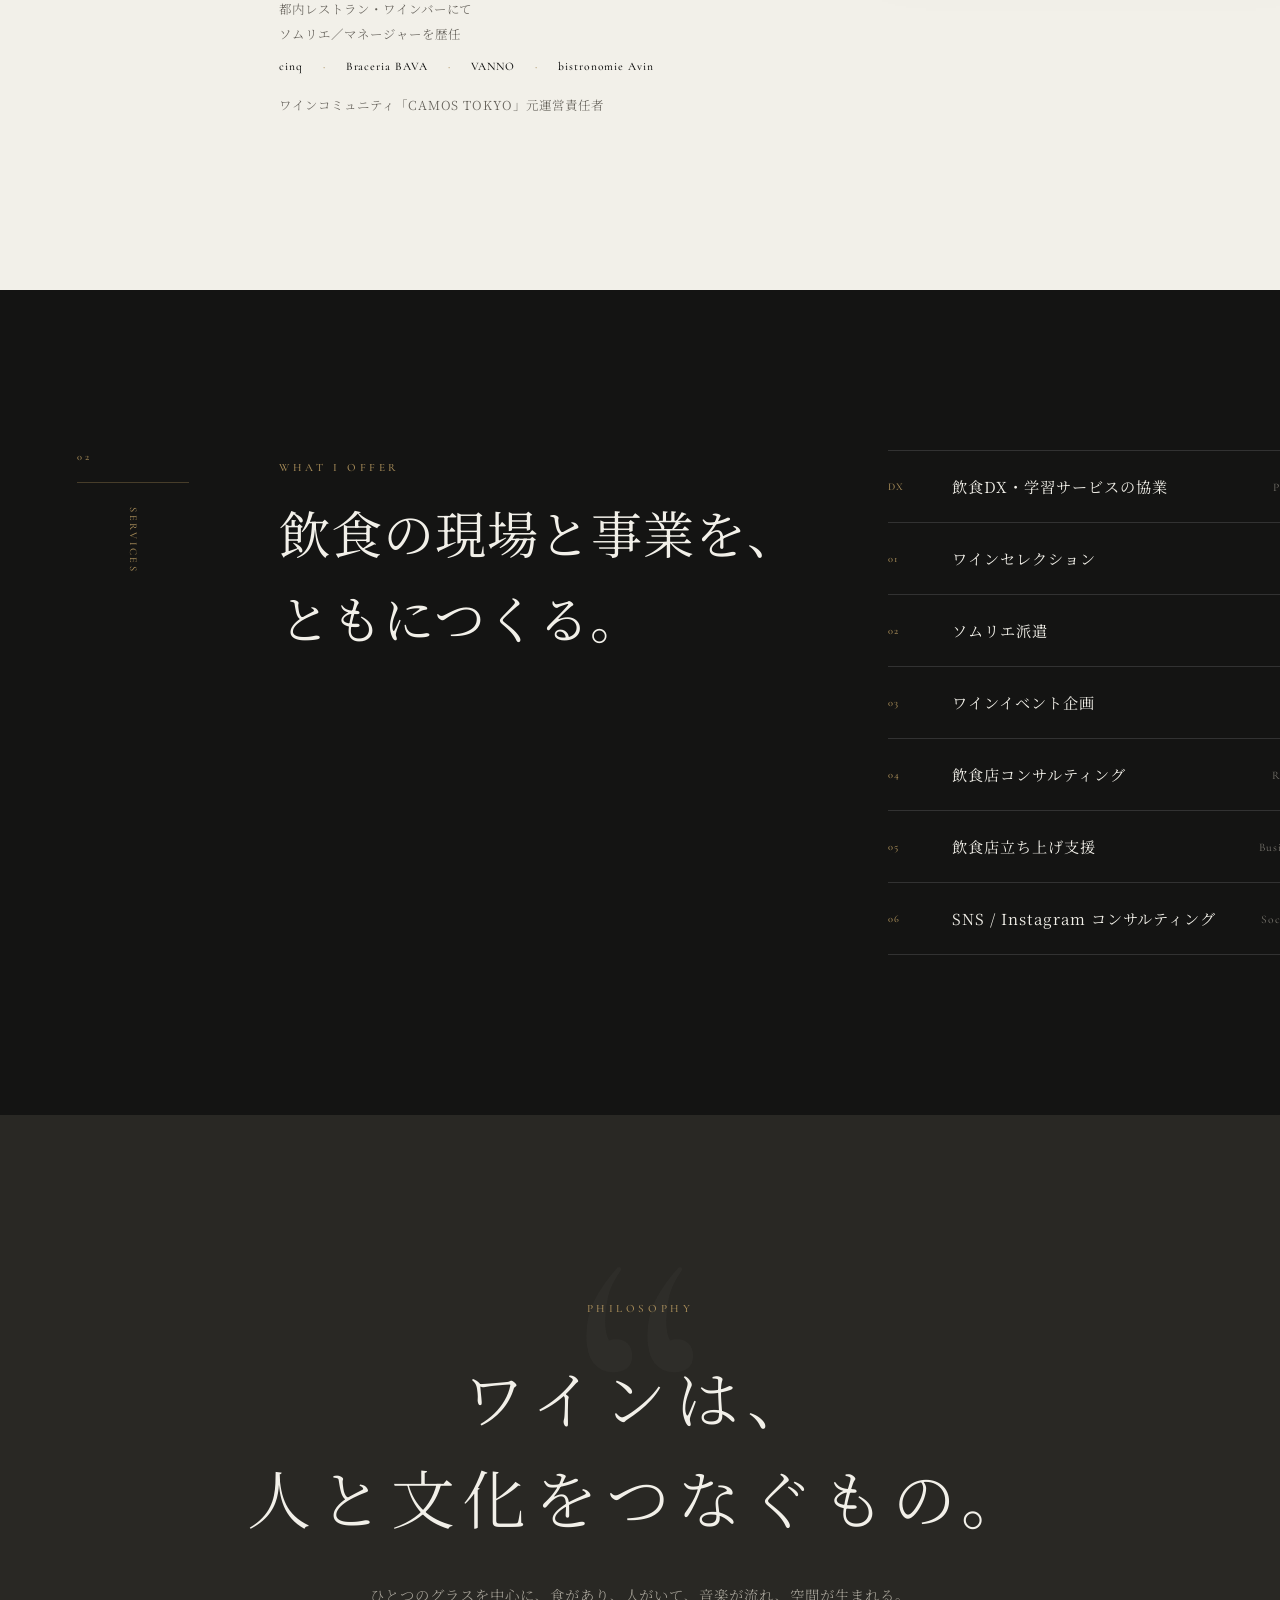
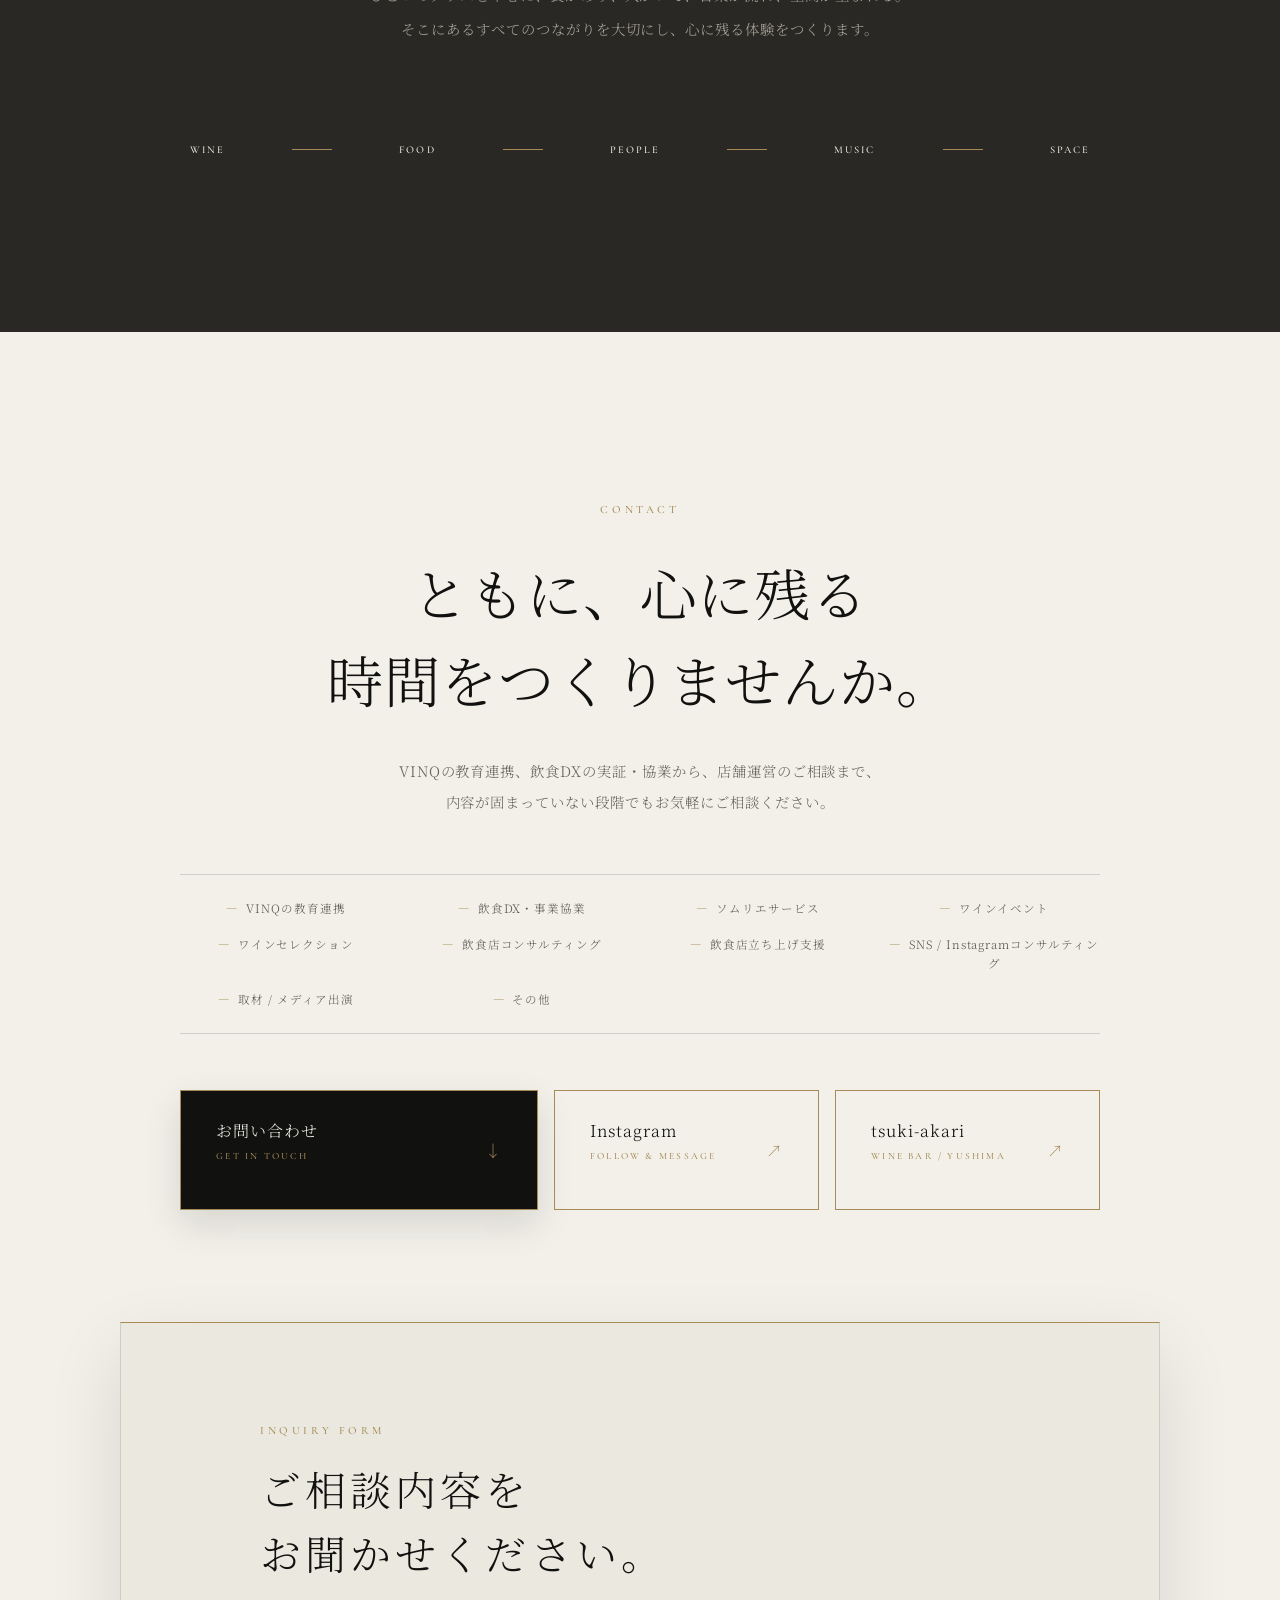
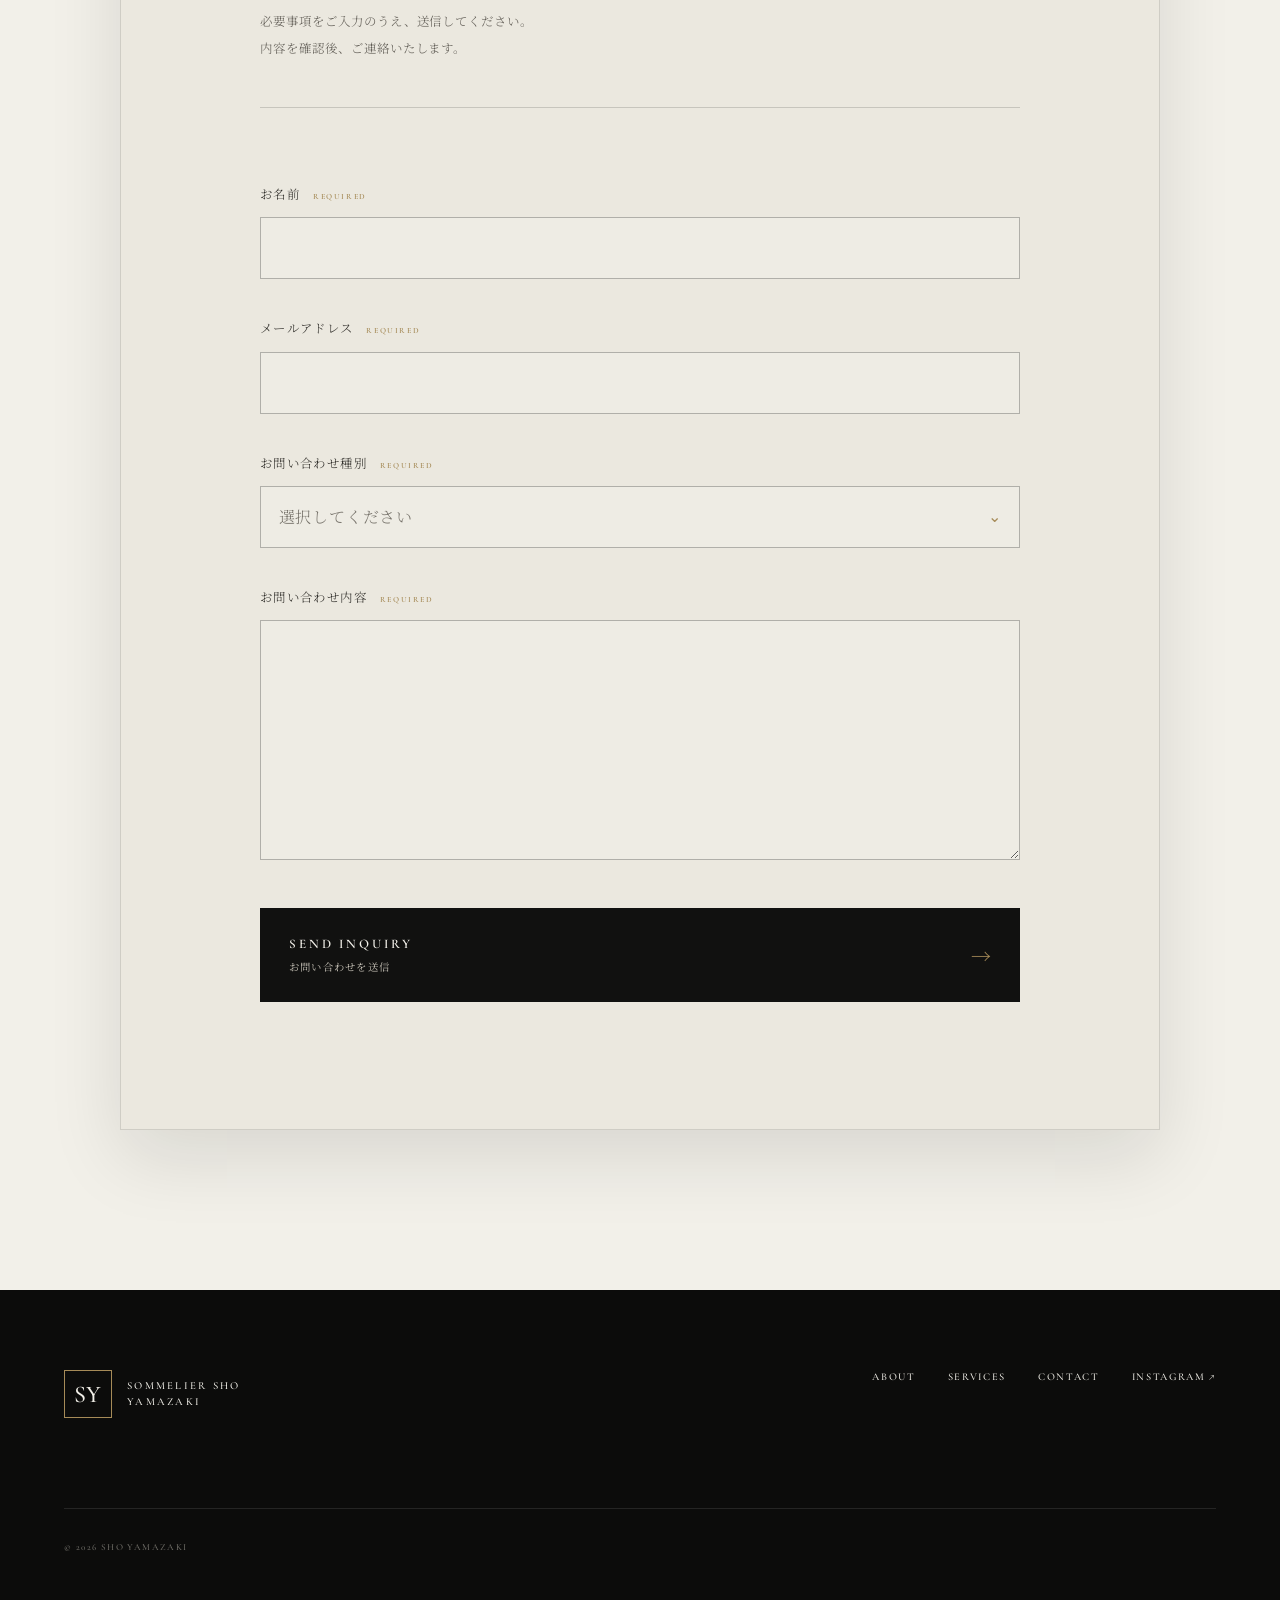
==== commit 18609dec: "Position personal portfolio for food DX and VINQ partnerships" ====
--- a/index.html
+++ b/index.html
@@ -3,19 +3,23 @@
 <head>
   <meta charset="UTF-8">
   <meta name="viewport" content="width=device-width, initial-scale=1.0">
-  <meta name="description" content="飲食プロデューサー / ソムリエ 山崎 翔 / Sho Yamazaki 公式サイト。東京・湯島を拠点に、ワインと食、人、空間、音楽をつなぎ、イベント企画や飲食コンサルティングを手がけます。">
+  <meta name="description" content="山崎 翔｜飲食DXプロデューサー / ソムリエ。東京・湯島のTsuki-akariを運営し、飲食の現場経験をもとにAI・Webを活用したVINQ、AKISEKI、MACHIRUを企画・開発。ワイン教育・飲食店の協業をご相談いただけます。">
   <meta name="theme-color" content="#10100f">
-  <meta property="og:title" content="山崎 翔 / Sho Yamazaki｜飲食プロデューサー / ソムリエ">
-  <meta property="og:description" content="東京・湯島から、ワインと食、人、空間、音楽をつなぐ。飲食プロデューサー / ソムリエ 山崎 翔の活動とサービスをご紹介します。">
-  <meta property="og:image" content="1000002187.jpg">
+  <meta property="og:title" content="山崎 翔 / Sho Yamazaki｜飲食DXプロデューサー / ソムリエ">
+  <meta property="og:description" content="山崎 翔｜飲食DXプロデューサー / ソムリエ。東京・湯島のTsuki-akariを運営し、飲食の現場経験をもとにAI・Webを活用したVINQ、AKISEKI、MACHIRUを企画・開発。ワイン教育・飲食店の協業をご相談いただけます。">
+  <meta property="og:image" content="https://jugged1984-sketch.github.io/sommelier-yamazaki/1000002187.jpg">
   <meta property="og:type" content="website">
   <meta property="og:locale" content="ja_JP">
   <meta property="og:site_name" content="山崎 翔 / Sho Yamazaki">
   <meta name="twitter:card" content="summary_large_image">
-  <meta name="twitter:title" content="山崎 翔 / Sho Yamazaki｜飲食プロデューサー / ソムリエ">
-  <meta name="twitter:description" content="ワインを、もっと自由に。人生を、もっと豊かに。">
-  <meta name="twitter:image" content="1000002187.jpg">
-  <title>山崎 翔 / Sho Yamazaki｜飲食プロデューサー / ソムリエ</title>
+  <meta name="twitter:title" content="山崎 翔 / Sho Yamazaki｜飲食DXプロデューサー / ソムリエ">
+  <meta name="twitter:description" content="山崎 翔｜飲食DXプロデューサー / ソムリエ。東京・湯島のTsuki-akariを運営し、飲食の現場経験をもとにAI・Webを活用したVINQ、AKISEKI、MACHIRUを企画・開発。ワイン教育・飲食店の協業をご相談いただけます。">
+  <meta name="twitter:image" content="https://jugged1984-sketch.github.io/sommelier-yamazaki/1000002187.jpg">
+  <title>山崎 翔 / Sho Yamazaki｜飲食DXプロデューサー / ソムリエ</title>
+  <link rel="canonical" href="https://jugged1984-sketch.github.io/sommelier-yamazaki/">
+  <meta property="og:url" content="https://jugged1984-sketch.github.io/sommelier-yamazaki/">
+  <meta property="og:image:alt" content="ワイングラスに注がれる赤ワイン">
+  <link rel="icon" href="favicon.svg" type="image/svg+xml">
   <link rel="preconnect" href="https://fonts.googleapis.com">
   <link rel="preconnect" href="https://fonts.gstatic.com" crossorigin>
   <link rel="preload" as="image" href="1000002187.jpg" fetchpriority="high">
@@ -32,7 +36,7 @@
     </a>
     <button class="menu-button" type="button" aria-expanded="false" aria-controls="navigation"><span></span><span></span><span class="sr-only">メニューを開く</span></button>
     <nav id="navigation" class="navigation" aria-label="メインナビゲーション">
-      <a href="#about">About</a><a href="#places">Projects</a><a href="#services">Services</a><a href="#philosophy">Philosophy</a><a href="#contact">Contact</a>
+      <a href="#places">Projects</a><a href="vinq/">VINQ / 協業</a><a href="#about">About</a><a href="#services">Services</a><a href="#contact">Contact</a>
     </nav>
   </header>
 
@@ -47,26 +51,39 @@
           <span class="hero-name">SHO YAMAZAKI</span>
         </h1>
         <span class="hero-divider" aria-hidden="true"></span>
-        <p class="hero-role reveal">飲食プロデューサー / ソムリエ</p>
-        <p class="hero-fields reveal">WINE / RESTAURANT / EVENT / CONSULTING</p>
-        <p class="hero-copy reveal">ワインを、もっと自由に。<br>人生を、もっと豊かに。</p>
+        <p class="hero-role reveal">飲食DXプロデューサー / ソムリエ</p>
+        <p class="hero-fields reveal">WINE / RESTAURANT / BUSINESS / DX</p>
+        <p class="hero-copy reveal">飲食の現場から、<br>次の仕組みをつくる。</p>
+        <p class="hero-summary">実店舗の運営経験をもとに、AI・Web・テクノロジーを活用した飲食サービスを企画・開発しています。</p>
+        <div class="hero-actions"><a class="dx-button" href="vinq/">VINQの協業について <span aria-hidden="true">→</span></a><a class="dx-link" href="#places">プロジェクトを見る <span aria-hidden="true">↓</span></a></div>
       </div>
-      <a class="scroll-cue" href="#about"><span>SCROLL</span><i></i></a>
+      <a class="scroll-cue" href="#places"><span>SCROLL</span><i></i></a>
+    </section>
+
+    <section class="dx-projects" id="places" aria-labelledby="projects-title">
+      <div class="dx-heading"><p class="eyebrow">FROM THE FLOOR TO THE FUTURE</p><h2 id="projects-title">PROJECTS</h2><p>実店舗から、学び・集客・地域のつながりへ。</p></div>
+      <div class="dx-project-grid">
+        <article class="dx-card"><p class="eyebrow">01 / WINE BAR · 運営中</p><h3>Tsuki-akari</h3><p class="dx-card-lead">現場が、すべての出発点。</p><p>東京・湯島で山崎翔自身が運営するワインバー。日々お客様を迎えながら、新しい飲食サービスやDX施策を実際の現場で検証する場所でもあります。</p><a class="text-link" href="https://tsuki-akari.tokyo/" target="_blank" rel="noopener noreferrer">店舗サイトを見る <span aria-hidden="true">↗</span></a></article>
+        <article class="dx-card dx-card-featured"><p class="eyebrow">02 / WINE LEARNING · 協業のご相談</p><h3>VINQ</h3><p class="dx-card-lead">学んだ先の、成長まで。</p><p>毎日の学習 → 結果 → 誤答復習 → 成長の可視化。効率的なワイン学習を支えるプラットフォームです。講師の教育コンテンツと学習システムを組み合わせる協業をご相談いただけます。</p><a class="text-link" href="vinq/">スクール・講師の方へ <span aria-hidden="true">→</span></a></article>
+        <article class="dx-card"><p class="eyebrow">03 / REALTIME AVAILABILITY · 実証中</p><h3>AKISEKI</h3><p class="dx-card-lead">今、入れる店がわかる。</p><p>飲食店の空席情報をリアルタイムでユーザーへ届けるサービス。お店と「今入りたい」お客様をつなぐ仕組みを、実店舗で検証しています。</p><a class="text-link" href="#contact">実証・協業のご相談 <span aria-hidden="true">→</span></a></article>
+        <article class="dx-card"><p class="eyebrow">04 / LOCAL NETWORK · 開発中</p><h3>MACHIRU</h3><p class="dx-card-lead">地域のお店と、暮らしをつなぐ。</p><p>地域の飲食店と生活者をつなぐ会員型サービスとして開発している、地域飲食店ネットワーク構想です。</p><a class="text-link" href="#contact">構想について相談する <span aria-hidden="true">→</span></a></article>
+      </div>
+      <p class="dx-other">OTHER ACTIVITY — <strong>GLASS VIBE</strong>：ワイン・食・音楽・人がつながるライフスタイルコミュニティ。<a href="#contact">お問い合わせ →</a></p>
     </section>
 
     <section class="section about" id="about" aria-labelledby="about-title">
       <div class="section-label"><span>01</span><p>ABOUT</p></div>
       <div class="about-content">
         <p class="eyebrow">PROFILE / SHO YAMAZAKI</p>
-        <h2 id="about-title"><span>一杯のワインから、</span><span>新しい景色を。</span></h2>
+        <h2 id="about-title"><span>現場を知ることから、</span><span>仕組みは生まれる。</span></h2>
         <div class="about-copy">
           <p class="profile-name"><strong>山崎 翔</strong><span>Sho Yamazaki</span></p>
-          <p>J.S.A.認定ワインエキスパート。元プロギタリストとして磨いた感性と構成力を、ワイン選定、ペアリング、接客、空間づくりに活かしています。</p>
-          <p class="profile-statement">ワインを単なる飲み物ではなく、<br>食、人、音楽、空間をつなぐ体験として提案する。</p>
-          <p>その一杯が新しい出会いや豊かな時間へつながるように。<br>「ワインを、もっと自由に。人生を、もっと豊かに。」を一つひとつの体験に映します。</p>
+          <p class="profile-role">飲食DXプロデューサー / ソムリエ</p><p>都内の飲食店でソムリエ・マネージャーとして経験を重ね、飲食店の企画・立ち上げ・運営に携わってきました。現在は東京・湯島のワインバー「Tsuki-akari」を運営しています。</p>
+          <p class="profile-statement">飲食現場 × ワイン × 経営 × DX。<br>現場の課題を、使い続けられる仕組みへ。</p>
+          <p>接客や店舗運営で得た視点をもとに、Web・AI・システムを活用した飲食DXサービスを企画・開発。ワイン学習のVINQ、空席情報のAKISEKI、地域飲食店ネットワークのMACHIRUに取り組んでいます。</p>
         </div>
         <div class="career" aria-labelledby="career-title">
-          <p class="career-title" id="career-title">EXPERIENCE</p>
+          <p class="career-title" id="career-title">EXPERIENCE</p><p>J.S.A.認定ワインエキスパート / Tsuki-akari運営</p>
           <p>都内レストラン・ワインバーにて<br>ソムリエ／マネージャーを歴任</p>
           <ul aria-label="勤務経験のある店舗"><li>cinq</li><li>Braceria BAVA</li><li>VANNO</li><li>bistronomie Avin</li></ul>
           <p>ワインコミュニティ「CAMOS TOKYO」元運営責任者</p>
@@ -78,21 +95,11 @@
       </figure>
     </section>
 
-    <section class="projects" id="places" aria-label="プロジェクト">
-      <article class="project project-dark">
-        <div class="project-visual" role="img" aria-label="ワインバー tsuki-akari の写真エリア"><span>YUSHIMA, TOKYO</span></div>
-        <div class="project-content"><p class="eyebrow">WINE BAR / YUSHIMA</p><h2>tsuki-akari</h2><p class="ja-title">月灯りのような、静かな一杯を。</p><p>湯島の街に佇む、小さなワインバー。選び抜いたワインと料理を通して、ソムリエ山崎の世界観を実際に体験できる場所です。</p><a class="text-link" href="#contact">VISIT &amp; INQUIRY <span>↗</span></a></div>
-      </article>
-      <article class="project project-light">
-        <div class="project-content"><p class="eyebrow">WINE LIFESTYLE COMMUNITY</p><h2>GLASS VIBE</h2><p class="formula">Wine <i>×</i> Food <i>×</i> Music <i>×</i> People</p><p>ワインをきっかけに、感性と価値観が響き合う。上質な時間を愉しむ大人のための、ワイン・ライフスタイルコミュニティです。</p><a class="text-link" href="#contact">JOIN THE VIBE <span>↗</span></a></div>
-        <div class="project-visual" role="img" aria-label="GLASS VIBE の写真エリア"><span>THE MOMENT WE SHARE</span></div>
-      </article>
-    </section>
-
-    <section class="section services" id="services" aria-labelledby="services-title">
+<section class="section services" id="services" aria-labelledby="services-title">
       <div class="section-label"><span>02</span><p>SERVICES</p></div>
-      <div class="services-head"><p class="eyebrow">WHAT I OFFER</p><h2 id="services-title"><span>ワインのある時間を、</span><span>総合的にデザインする。</span></h2></div>
+      <div class="services-head"><p class="eyebrow">WHAT I OFFER</p><h2 id="services-title"><span>飲食の現場と事業を、</span><span>ともにつくる。</span></h2></div>
       <ol class="service-list">
+        <li><a href="#contact"><span>DX</span><h3>飲食DX・学習サービスの協業</h3><p>Product &amp; Partnership</p><i aria-hidden="true">↗</i></a></li>
         <li><a href="#contact"><span>01</span><h3>ワインセレクション</h3><p>Wine Selection</p><i aria-hidden="true">↗</i></a></li>
         <li><a href="#contact"><span>02</span><h3>ソムリエ派遣</h3><p>Sommelier Service</p><i aria-hidden="true">↗</i></a></li>
         <li><a href="#contact"><span>03</span><h3>ワインイベント企画</h3><p>Event Planning</p><i aria-hidden="true">↗</i></a></li>
@@ -112,9 +119,9 @@
 
     <section class="contact" id="contact" aria-labelledby="contact-title">
       <p class="eyebrow">CONTACT</p><h2 id="contact-title">ともに、心に残る<br>時間をつくりませんか。</h2>
-      <p>サービスのご依頼から取材・メディア出演まで、<br>内容が固まっていない段階でもお気軽にご相談ください。</p>
+      <p>VINQの教育連携、飲食DXの実証・協業から、店舗運営のご相談まで、<br>内容が固まっていない段階でもお気軽にご相談ください。</p>
       <ul class="inquiry-list" aria-label="ご相談いただける内容">
-        <li>ソムリエサービス</li><li>ワインイベント</li><li>ワインセレクション</li><li>飲食店コンサルティング</li><li>飲食店立ち上げ支援</li><li>SNS / Instagramコンサルティング</li><li>取材 / メディア出演</li><li>その他</li>
+        <li>VINQの教育連携</li><li>飲食DX・事業協業</li><li>ソムリエサービス</li><li>ワインイベント</li><li>ワインセレクション</li><li>飲食店コンサルティング</li><li>飲食店立ち上げ支援</li><li>SNS / Instagramコンサルティング</li><li>取材 / メディア出演</li><li>その他</li>
       </ul>
       <div class="contact-actions">
         <a class="contact-button" href="#inquiry-form"><span>お問い合わせ</span><small>GET IN TOUCH</small><i>↓</i></a>
@@ -141,6 +148,8 @@
             <div class="select-wrap">
               <select id="inquiry-type" name="inquiry_type" required aria-required="true">
                 <option value="" selected disabled>選択してください</option>
+                <option value="VINQの協業相談">VINQの協業相談</option>
+                <option value="飲食DX・事業協業">飲食DX・事業協業</option>
                 <option value="ソムリエサービス">ソムリエサービス</option>
                 <option value="ワインイベント / GLASS VIBE">ワインイベント / GLASS VIBE</option>
                 <option value="ワインセレクション">ワインセレクション</option>
--- a/styles.css
+++ b/styles.css
@@ -174,7 +174,7 @@
 .hero .eyebrow { margin: 0 0 clamp(1.35rem, 3vh, 2.3rem); }
 .hero h1.hero-brand { margin: 0; font: inherit; line-height: 1; letter-spacing: normal; }
 .hero-logo-frame { display: block; width: min(100%, 900px); aspect-ratio: 3.55 / 1; margin: 0 auto; overflow: hidden; }
-.hero h1 .hero-logo-frame img { display: block; width: 100%; height: auto; transform: translateY(-8.5%); clip-path: polygon(0 0,100% 0,100% 71%,80% 71%,80% 65%,0 65%); filter: drop-shadow(0 4px 18px rgba(0,0,0,.35)); }
+.hero h1 .hero-logo-frame img { display: block; width: 100%; height: auto; transform: translateY(-8.5%); clip-path: polygon(0 0,100% 0,100% 71%,80% 71%,80% 63%,0 63%); filter: drop-shadow(0 4px 18px rgba(0,0,0,.35)); }
 .hero h1 .hero-name { display: block; margin-top: clamp(1rem, 2vh, 1.45rem); color: var(--paper); font: 500 clamp(.82rem, 1.25vw, 1.05rem)/1.2 var(--serif); letter-spacing: .38em; }
 .hero-divider { display: block; width: 42px; margin: clamp(.9rem, 1.8vh, 1.3rem) auto 0; border-top: 1px solid var(--gold); }
 .hero-role { margin: clamp(.9rem, 1.8vh, 1.3rem) 0 0; font-size: clamp(.82rem, 1.1vw, 1rem); font-weight: 300; letter-spacing: .18em; }
@@ -206,3 +206,80 @@
   .hero-role { font-size: .73rem; letter-spacing: .08em; }
   .hero-fields { font-size: .48rem; letter-spacing: .09em; }
 }
+
+/* Partnership portfolio: reuse the existing palette, photography and type. */
+[id] { scroll-margin-top: 94px; }
+.hero { height: auto; min-height: min(900px, 100svh); padding: 120px 0 90px; }
+.hero-logo-frame { width: min(68%, 480px); }
+.hero .hero-role { font-size: clamp(.95rem, 1.5vw, 1.25rem); letter-spacing: .07em; }
+.hero .hero-copy { margin-top: 1.7rem; font-size: clamp(1.55rem, 2.8vw, 2.6rem); line-height: 1.65; letter-spacing: .09em; }
+.hero-summary { max-width: 620px; margin: 1.25rem auto 0; font-family: system-ui, sans-serif; font-size: .9rem; line-height: 1.9; color: #e1ded6; }
+.hero-actions { display: flex; flex-wrap: wrap; justify-content: center; align-items: center; gap: 1rem 2rem; margin-top: 1.7rem; }
+.dx-button { display: inline-flex; align-items: center; justify-content: space-between; gap: 1.3rem; min-height: 48px; padding: 1rem 1.4rem; border: 1px solid #b8a06f; background: #d6c399; color: #171610; font: 500 .85rem/1.5 system-ui, sans-serif; text-shadow: none; }
+.dx-button:hover { background: #ecdfc1; }
+.dx-link { display: inline-block; padding: .8rem 0; border-bottom: 1px solid var(--gold); font: 400 .85rem/1.7 system-ui, sans-serif; }
+.dx-button:focus-visible, .dx-link:focus-visible, .dx-card a:focus-visible { outline: 2px solid var(--gold); outline-offset: 5px; }
+.dx-projects { padding: 5rem max(24px, 7vw); background: var(--charcoal); }
+.dx-heading { max-width: 1100px; margin: 0 auto 2.5rem; }
+.dx-heading h2 { margin: .8rem 0; font: 500 clamp(2.2rem, 4vw, 3.2rem)/1.1 var(--serif); letter-spacing: .1em; }
+.dx-heading > p:last-child { font-size: .9rem; line-height: 1.8; }
+.dx-project-grid { display: grid; grid-template-columns: repeat(2,minmax(0,1fr)); gap: 1.25rem; max-width: 1100px; margin: auto; }
+.dx-card { display: flex; flex-direction: column; padding: clamp(1.5rem,3vw,2.7rem); border: 1px solid var(--line); background: #141413; }
+.dx-card-featured { border-color: #b59c68; background: #25221c; }
+.dx-card .eyebrow { font-size: .68rem; line-height: 1.8; letter-spacing: .13em; }
+.dx-card h3 { margin: .6rem 0 1rem; font: 500 clamp(2.5rem,4vw,3.1rem)/1.1 var(--serif); }
+.dx-card > p:not(.eyebrow) { font: 400 .9rem/1.95 system-ui,sans-serif; color: #c5c1b8; margin: .5rem 0; }
+.dx-card > p.dx-card-lead { color: var(--paper); font: 400 1.05rem/1.8 var(--jp); }
+.dx-card .text-link { margin-top: auto; padding-top: 1.5rem; align-self: flex-start; font-size: .8rem; }
+.dx-other { max-width: 1100px; margin: 2rem auto 0; font: 400 .8rem/2 system-ui,sans-serif; color: #c5c1b8; }
+.dx-other a { display: inline-block; text-decoration: underline; text-underline-offset: 4px; }
+.profile-role { font-size: .9rem; color: #63512f; }
+.vinq-page .site-header { background: rgba(17,17,16,.97); }
+.vinq-intro { padding: 160px 24px 85px; text-align: center; background: radial-gradient(ellipse at top, #302820, #111110 70%); }
+.vinq-intro h1 { font: 500 clamp(4rem,10vw,7rem)/1 var(--serif); letter-spacing: .12em; margin: 1.3rem 0 2rem; }
+.vinq-tagline { font-size: clamp(1.3rem,3vw,2.3rem); line-height: 1.8; }
+.vinq-intro-copy { max-width: 700px; margin: auto; font: 400 .95rem/2 system-ui,sans-serif; color: #cdc7bb; }
+.vinq-section { padding: 5rem max(24px, calc((100% - 960px)/2)); }
+.vinq-section h2 { font-size: clamp(1.6rem,3.2vw,2.5rem); font-weight: 400; line-height: 1.7; margin: 1rem 0 2rem; }
+.vinq-section > p:not(.eyebrow), .vinq-section article p, .partnership-grid p { font: 400 .95rem/2 system-ui,sans-serif; }
+.vinq-paper { background: var(--paper); color: var(--ink); }
+.vinq-paper .eyebrow { color: #75603b; }
+.learning-loop { list-style: none; padding: 0; margin: 3rem 0 0; }
+.learning-loop li { display: grid; grid-template-columns: 3.5rem minmax(0,1fr); gap: 1rem; padding: 1.5rem 0; border-top: 1px solid #d1caba; }
+.step-number { font: 500 2rem/1.4 var(--serif); color: #79613b; }
+.learning-loop h3 { margin: 0 0 .5rem; font: 600 1.4rem/1.6 var(--serif); }
+.learning-loop small { display: inline-block; margin-left: 1rem; font: 500 .85rem/1.6 system-ui,sans-serif; }
+.learning-loop p { margin: 0; font: 400 .9rem/1.9 system-ui,sans-serif; color: #545047; }
+.vinq-statement { border-left: 2px solid var(--gold); padding-left: 1.25rem; }
+.partnership-grid { display: grid; grid-template-columns: repeat(2,minmax(0,1fr)); gap: 1.5rem; margin-top: 2.5rem; }
+.partnership-grid > div { padding: 1.5rem; border: 1px solid var(--line); }
+.partnership-grid h3, .collab-ideas h3 { font: 500 1.05rem/1.7 var(--jp); margin: 0 0 1rem; }
+.partnership-grid p { color: #cdc7bb; margin: 0; }
+.vinq-section .partnership-formula { text-align: center; font-size: 1.15rem; padding: 1.5rem 0; color: #d8c49a; }
+.partnership-formula span { padding: 0 .6rem; }
+.collab-ideas { display: grid; gap: 1.5rem; }
+.collab-ideas article { border-bottom: 1px solid #d1caba; padding-bottom: 1rem; }
+.collab-ideas p { color: #545047; margin: .5rem 0; }
+.vinq-section .scope-note { margin-top: 2rem; font-size: .8rem; color: #625c51; }
+.vinq-closing { text-align: center; }
+.vinq-closing .dx-button { margin: 1.5rem 0; }
+@media(max-width:850px) {
+  .hero { min-height: 100svh; padding: 110px 0 76px; }
+  .hero-inner { padding-top: 0; }
+  .hero-logo-frame { width: min(85%,390px); }
+  .hero .eyebrow { margin-bottom: 1rem; }
+  .hero .hero-role { font-size: clamp(.84rem,3.6vw,1.1rem); }
+  .hero .hero-copy { margin-top: 1.6rem; }
+  .hero-summary { max-width: 480px; font-size: .82rem; }
+  .hero-actions { gap: .6rem 1.5rem; }
+  .hero .scroll-cue { display: none; }
+  .dx-projects { padding: 4rem 22px; }
+  .dx-project-grid, .partnership-grid { grid-template-columns: minmax(0,1fr); }
+  .dx-card { padding: 1.6rem; }
+  .vinq-intro { padding: 125px 22px 65px; }
+  .vinq-intro-copy br { display: none; }
+  .vinq-section { padding: 4rem 22px; }
+  .learning-loop li { grid-template-columns: 2.4rem minmax(0,1fr); gap: .65rem; }
+  .learning-loop small { display: block; margin-left: 0; }
+  .partnership-formula span { display: block; }
+}
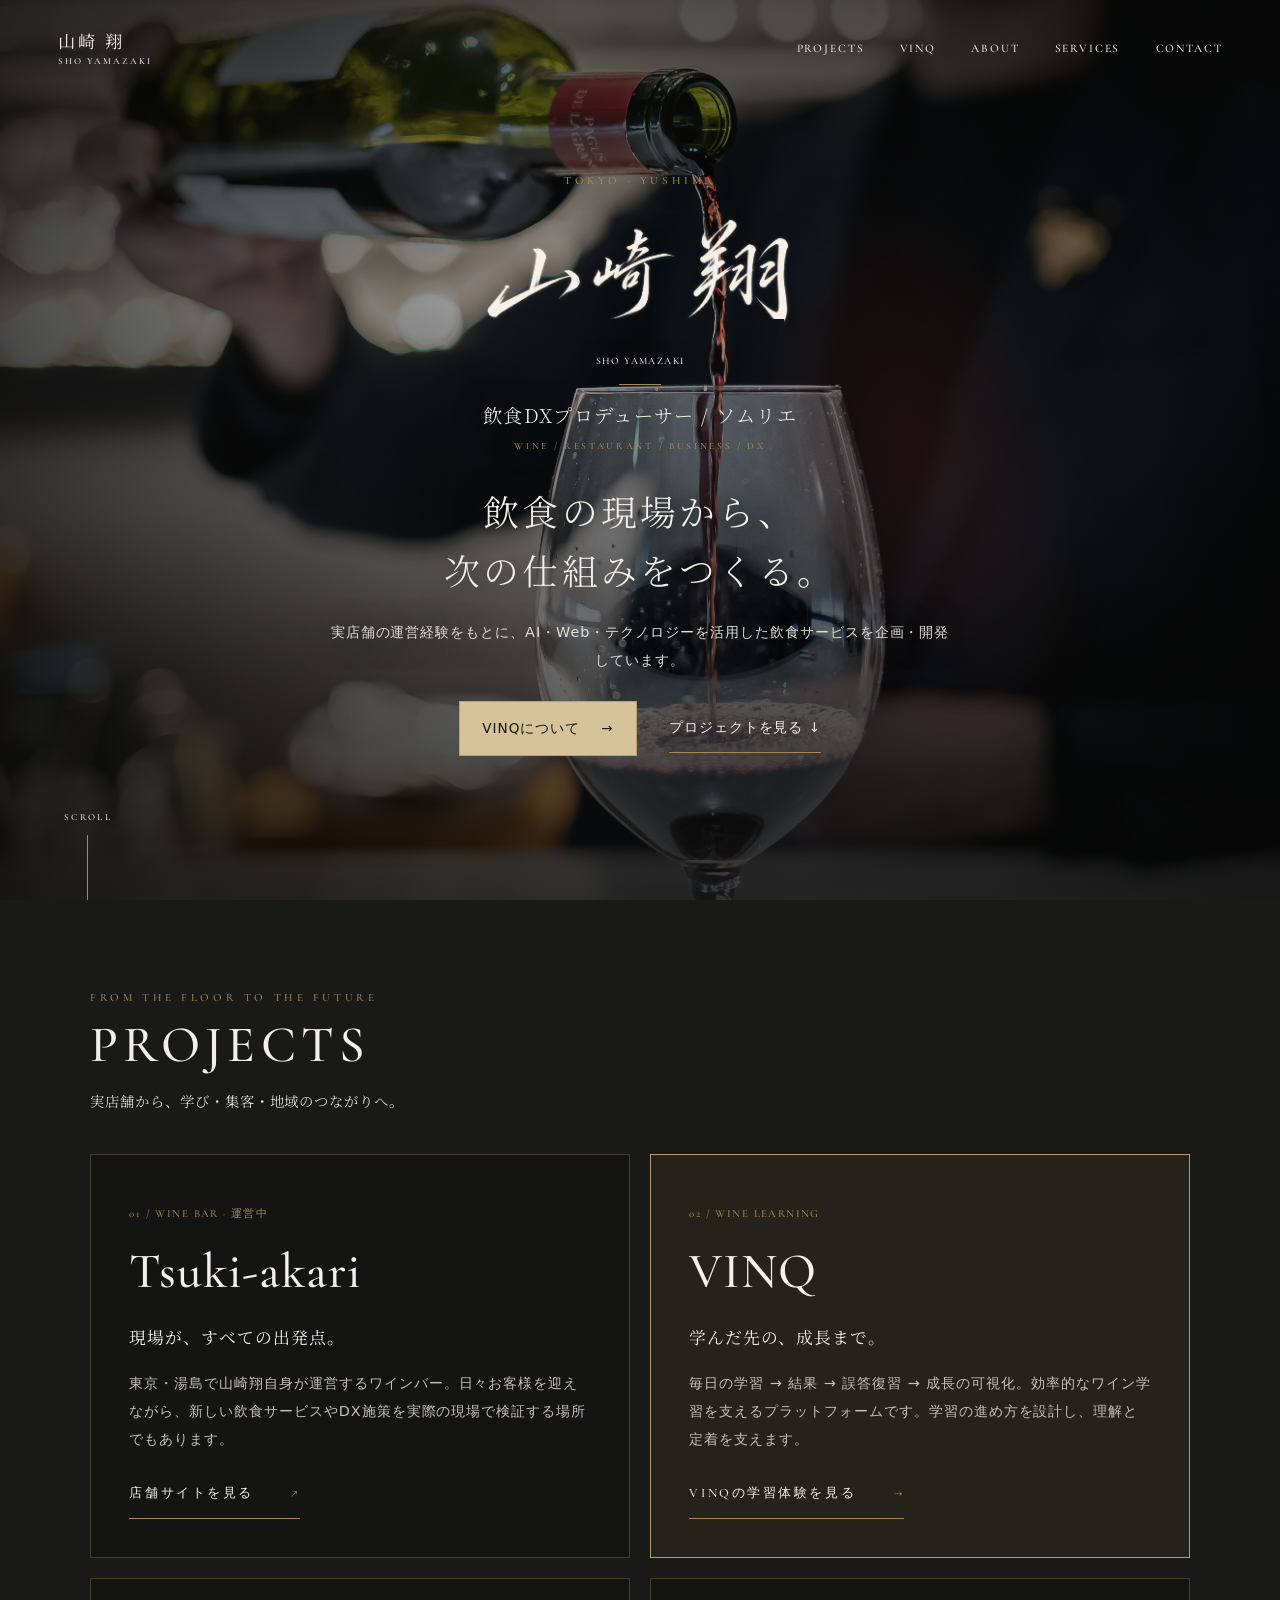
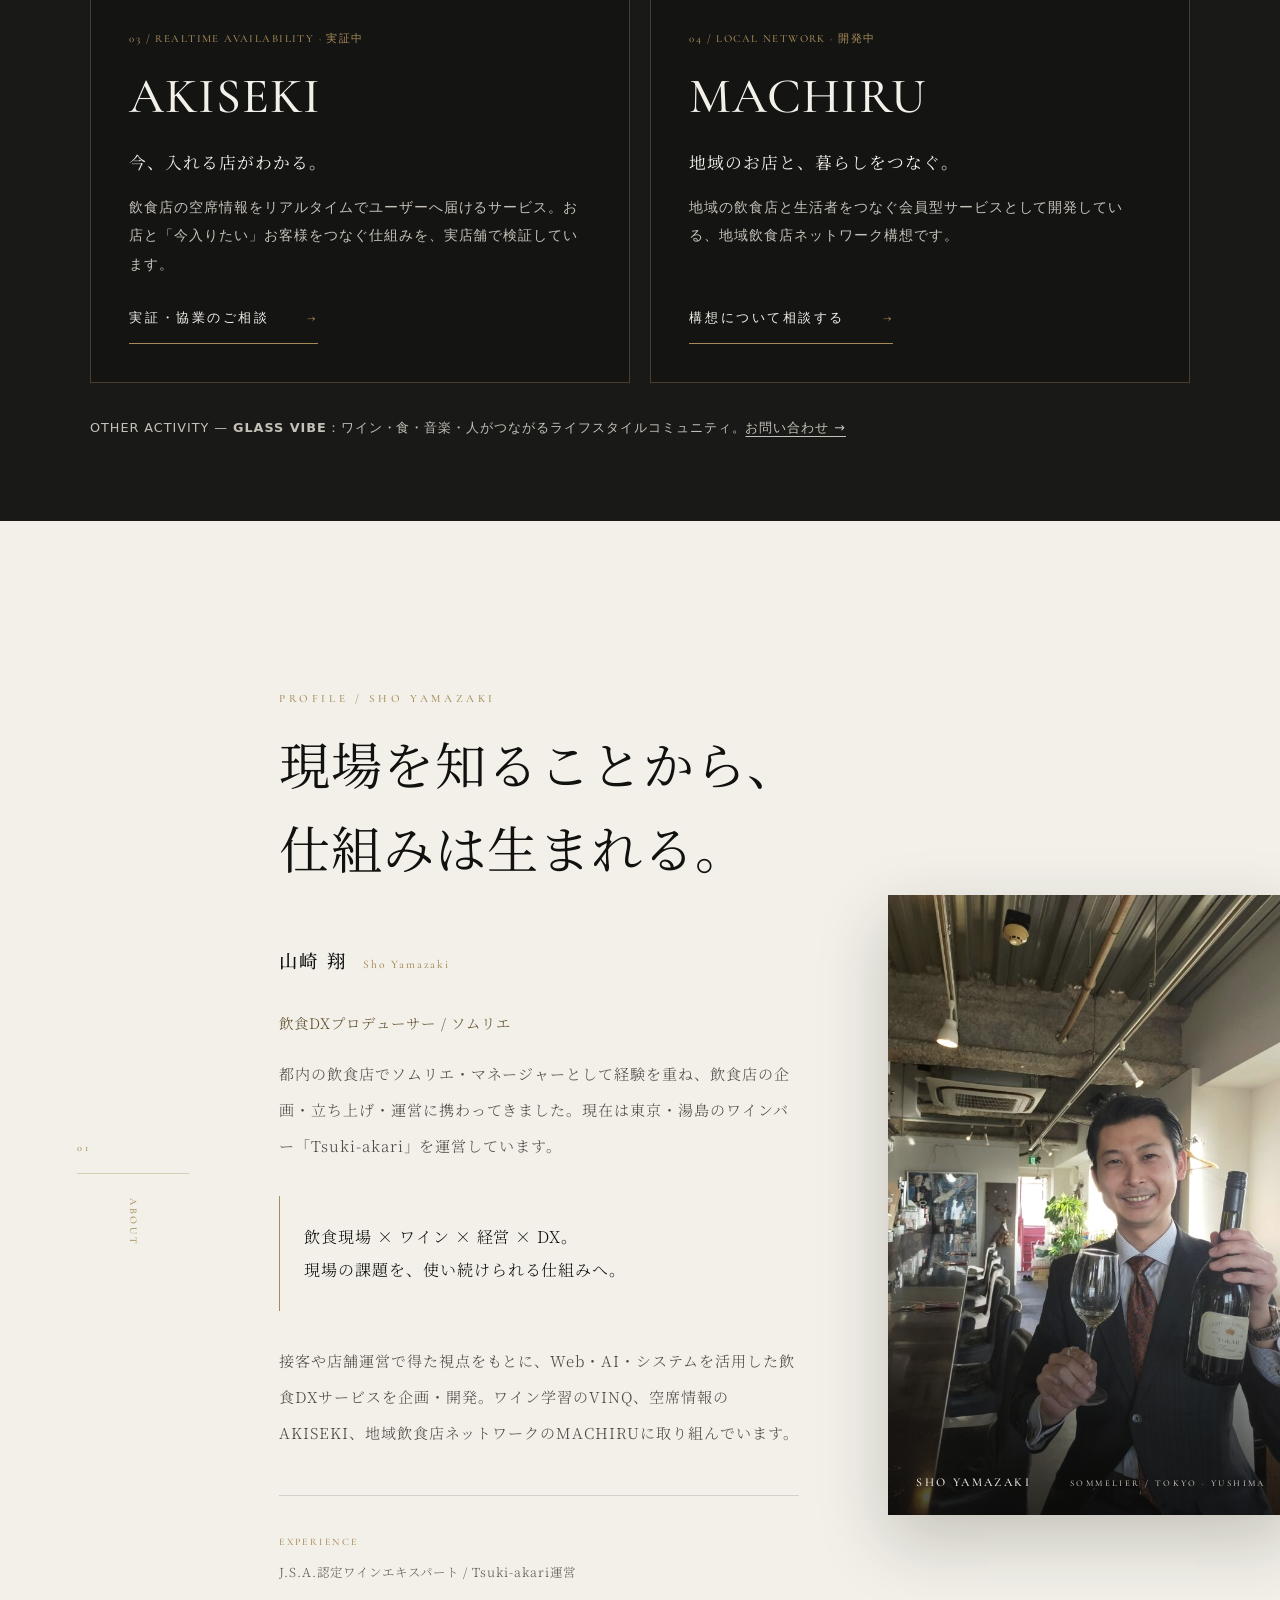
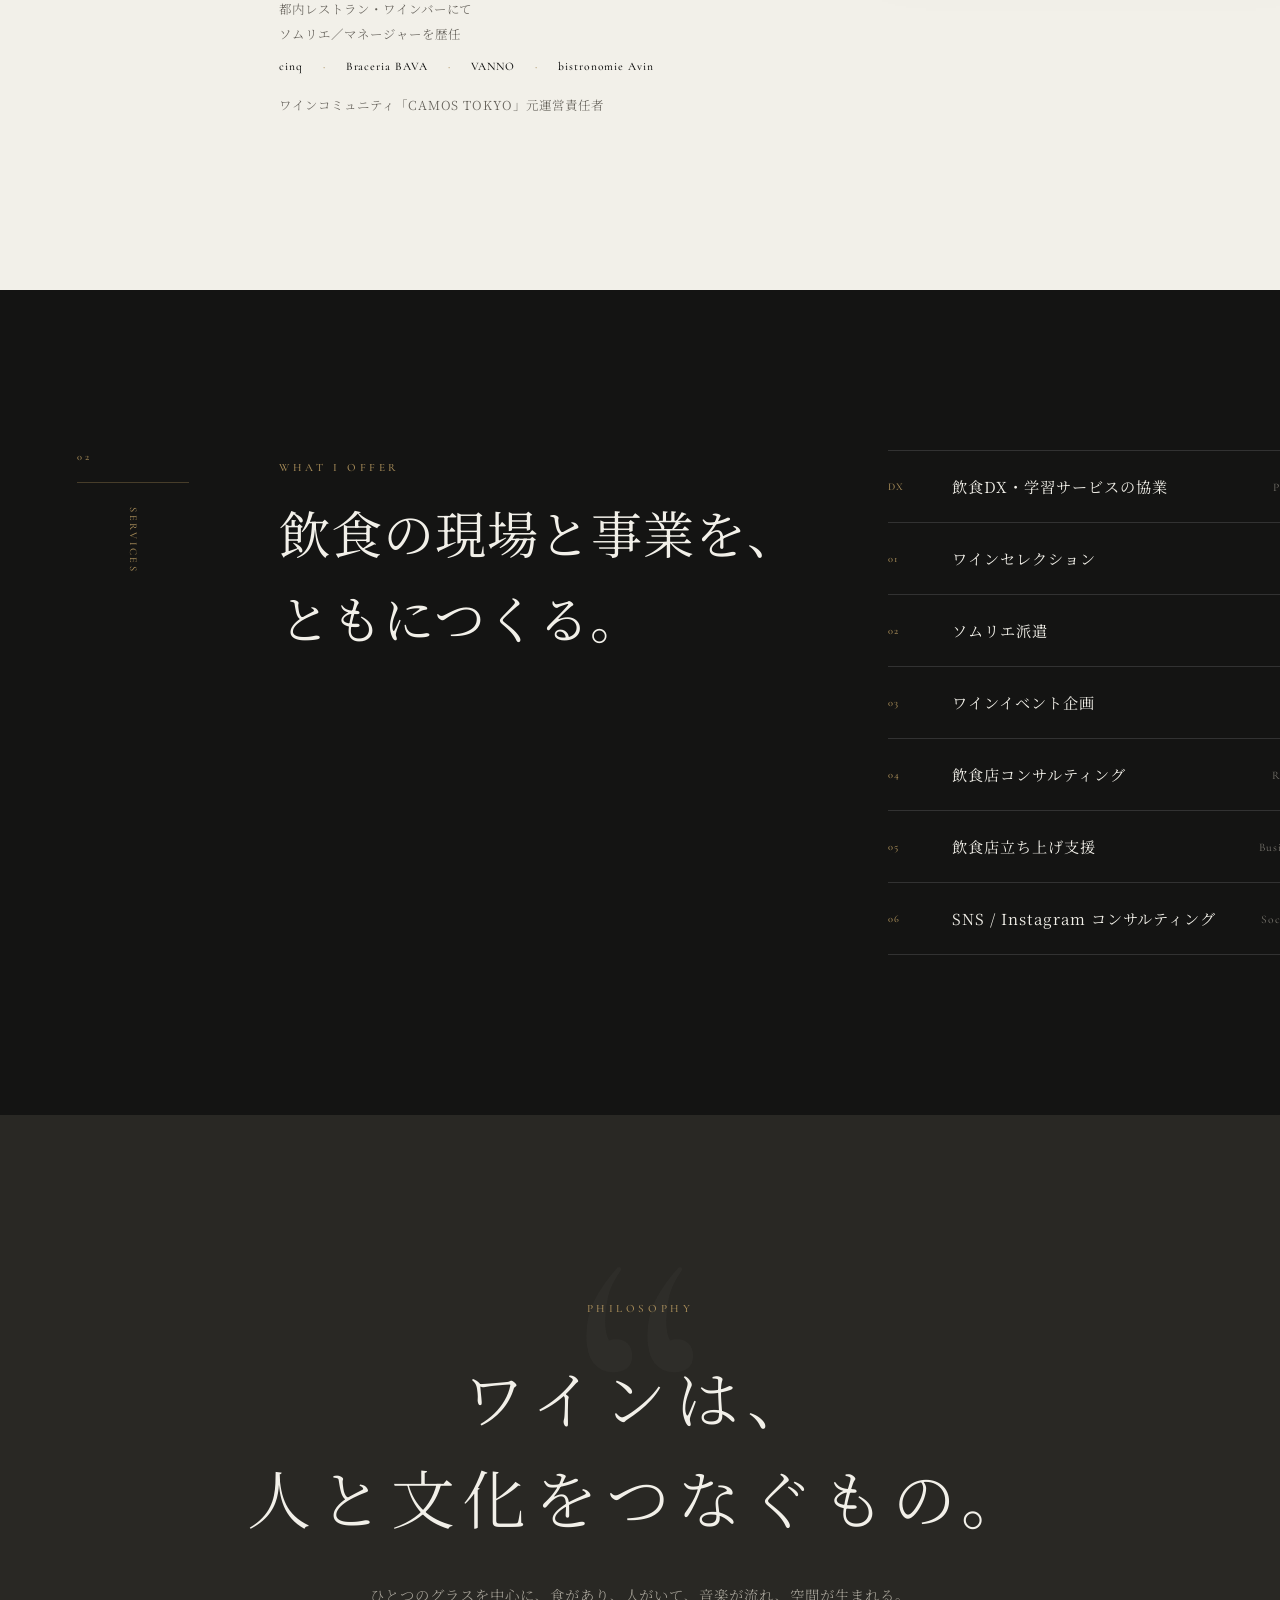
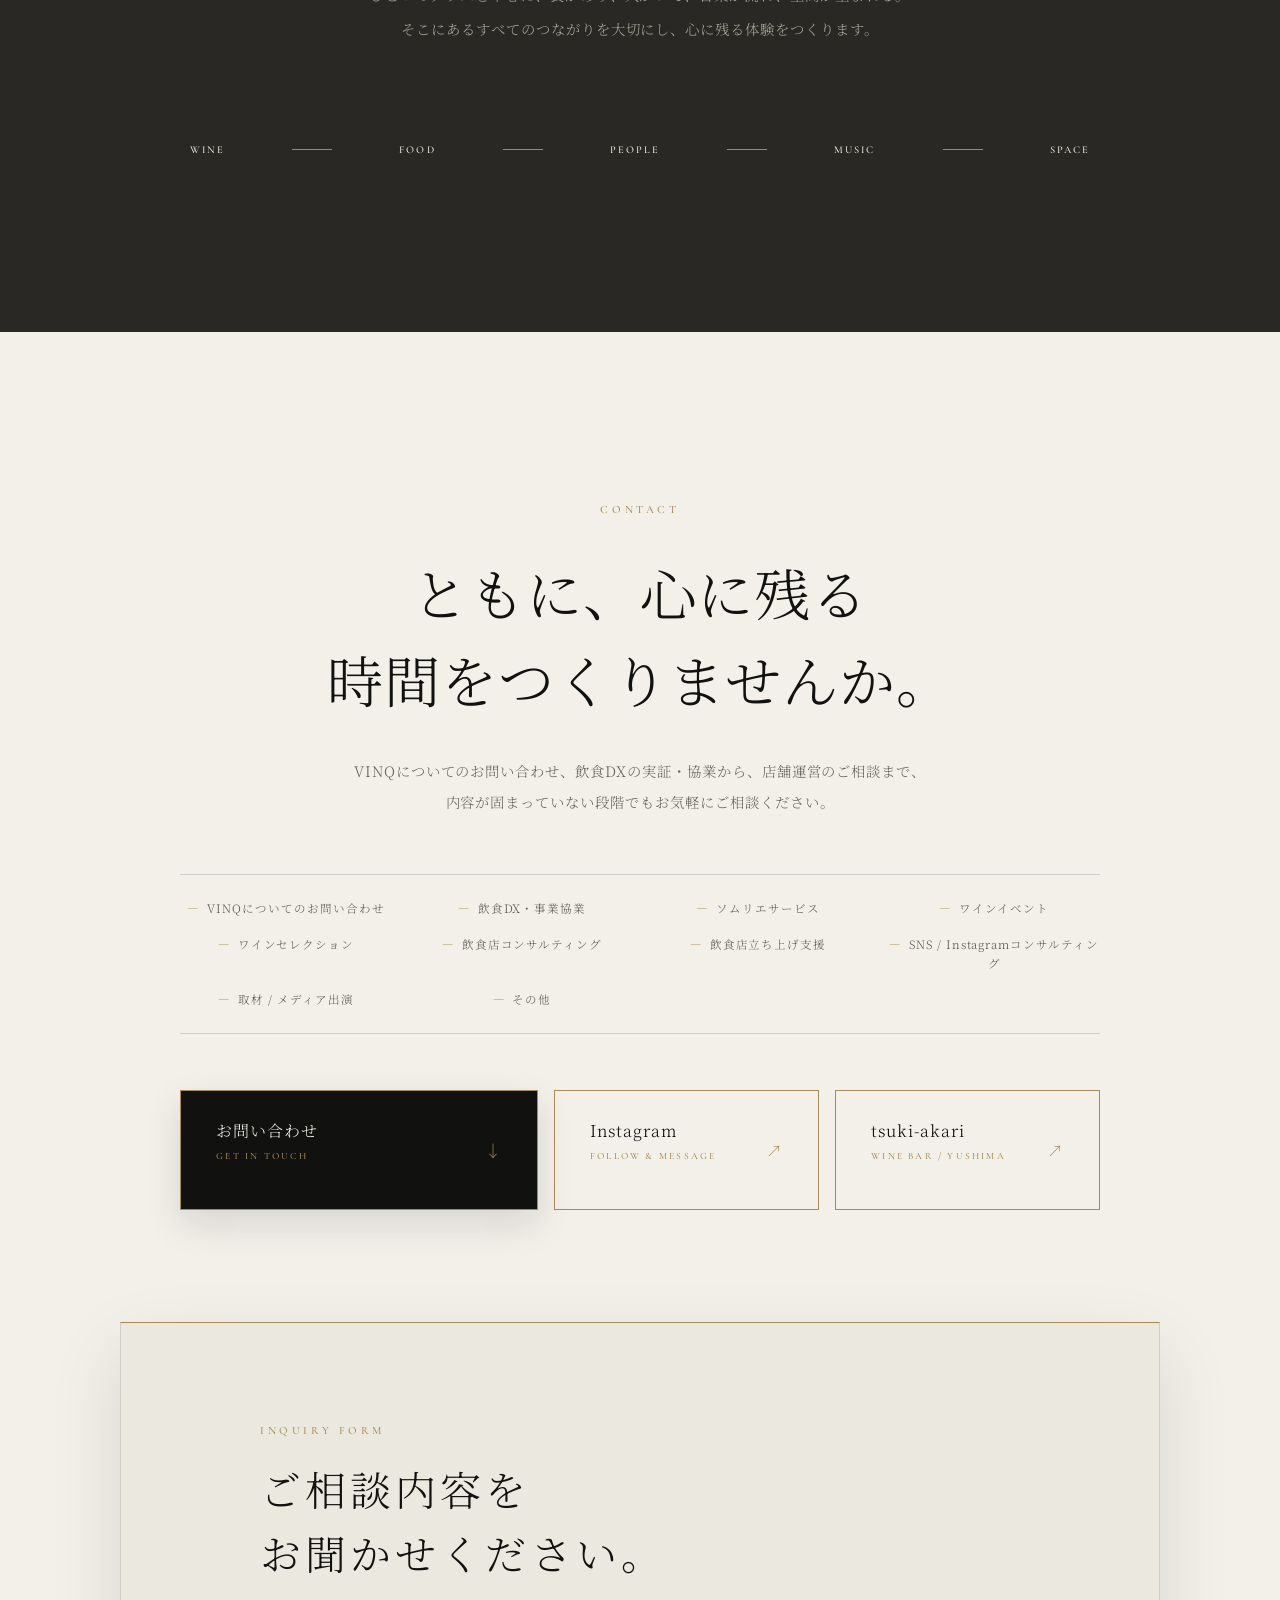
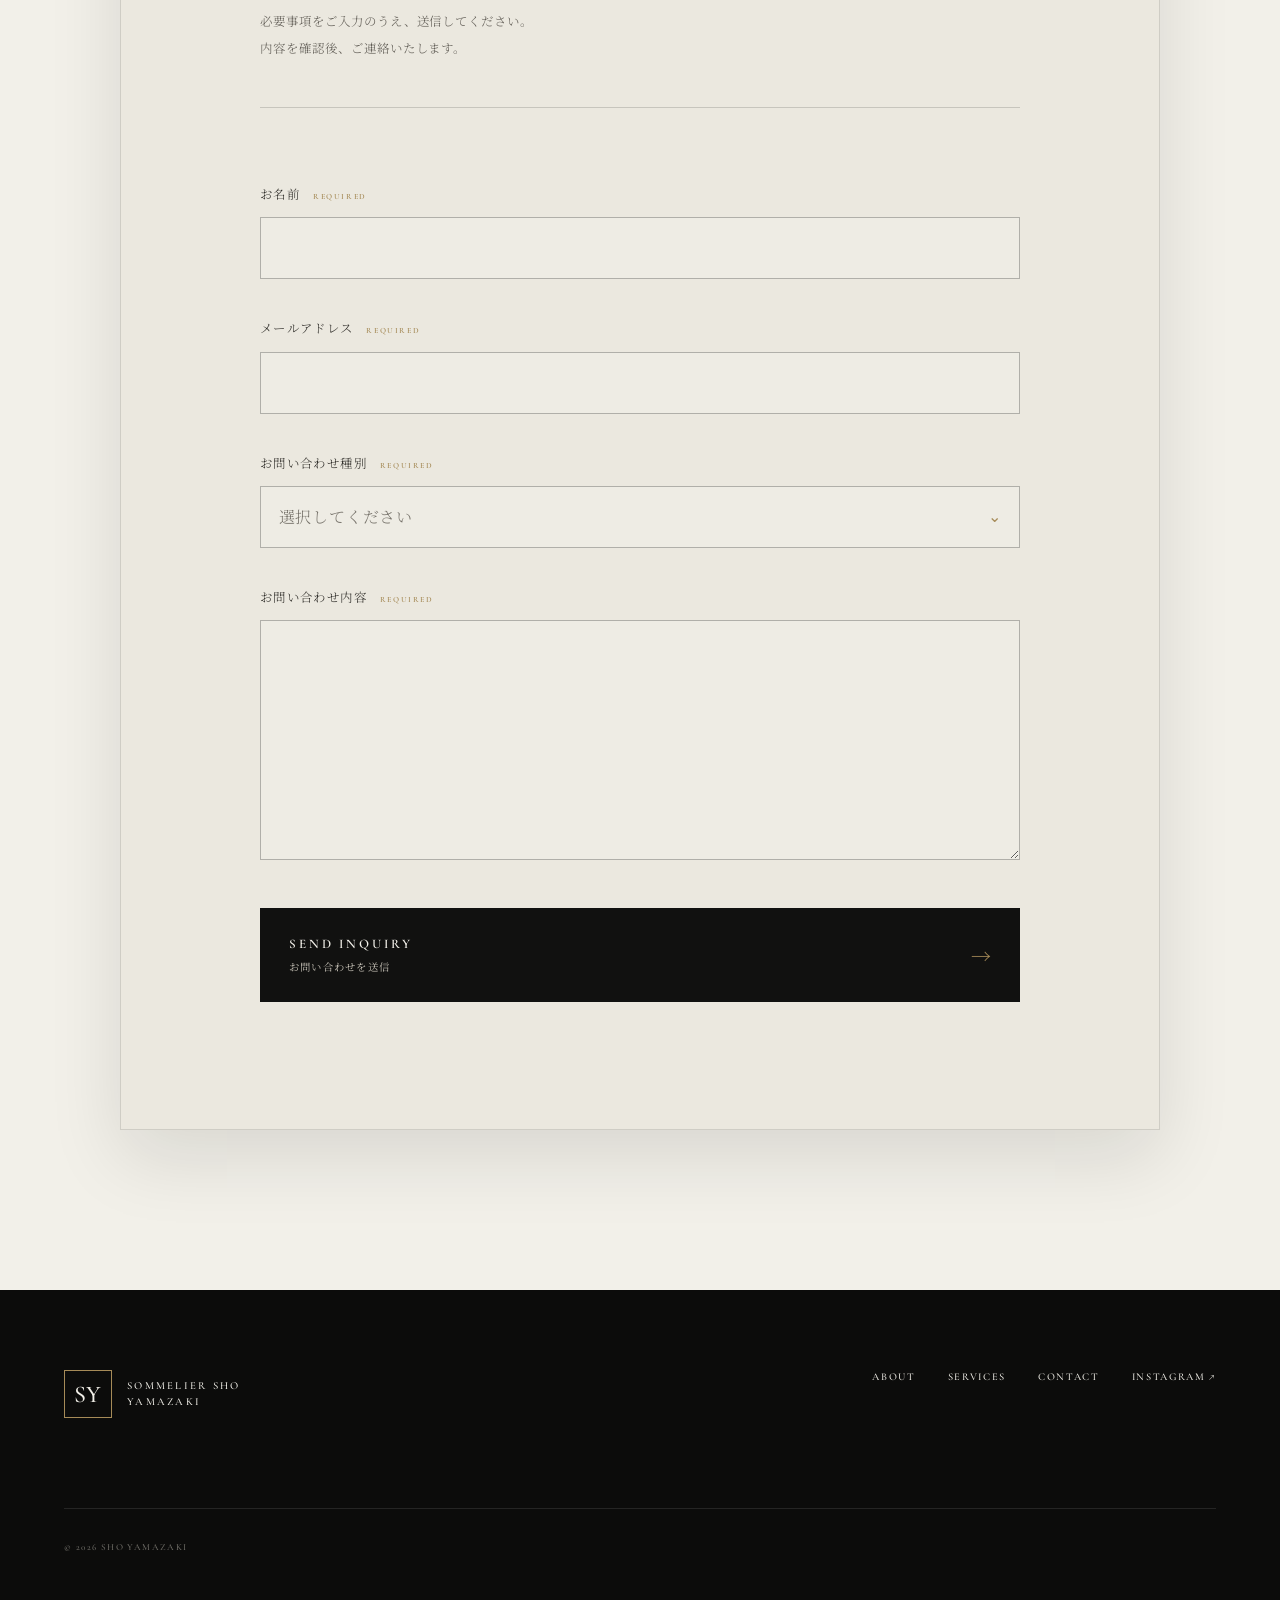
==== commit 6a105cb4: "Present VINQ as a learning product instead of a partnership offer" ====
--- a/index.html
+++ b/index.html
@@ -7,17 +7,17 @@
   <meta name="theme-color" content="#10100f">
   <meta property="og:title" content="山崎 翔 / Sho Yamazaki｜飲食DXプロデューサー / ソムリエ">
   <meta property="og:description" content="山崎 翔｜飲食DXプロデューサー / ソムリエ。東京・湯島のTsuki-akariを運営し、飲食の現場経験をもとにAI・Webを活用したVINQ、AKISEKI、MACHIRUを企画・開発。ワイン教育・飲食店の協業をご相談いただけます。">
-  <meta property="og:image" content="https://jugged1984-sketch.github.io/sommelier-yamazaki/1000002187.jpg">
+  <meta property="og:image" content="https://sho-yamazaki.jp/1000002187.jpg">
   <meta property="og:type" content="website">
   <meta property="og:locale" content="ja_JP">
   <meta property="og:site_name" content="山崎 翔 / Sho Yamazaki">
   <meta name="twitter:card" content="summary_large_image">
   <meta name="twitter:title" content="山崎 翔 / Sho Yamazaki｜飲食DXプロデューサー / ソムリエ">
   <meta name="twitter:description" content="山崎 翔｜飲食DXプロデューサー / ソムリエ。東京・湯島のTsuki-akariを運営し、飲食の現場経験をもとにAI・Webを活用したVINQ、AKISEKI、MACHIRUを企画・開発。ワイン教育・飲食店の協業をご相談いただけます。">
-  <meta name="twitter:image" content="https://jugged1984-sketch.github.io/sommelier-yamazaki/1000002187.jpg">
+  <meta name="twitter:image" content="https://sho-yamazaki.jp/1000002187.jpg">
   <title>山崎 翔 / Sho Yamazaki｜飲食DXプロデューサー / ソムリエ</title>
-  <link rel="canonical" href="https://jugged1984-sketch.github.io/sommelier-yamazaki/">
-  <meta property="og:url" content="https://jugged1984-sketch.github.io/sommelier-yamazaki/">
+  <link rel="canonical" href="https://sho-yamazaki.jp/">
+  <meta property="og:url" content="https://sho-yamazaki.jp/">
   <meta property="og:image:alt" content="ワイングラスに注がれる赤ワイン">
   <link rel="icon" href="favicon.svg" type="image/svg+xml">
   <link rel="preconnect" href="https://fonts.googleapis.com">
@@ -36,7 +36,7 @@
     </a>
     <button class="menu-button" type="button" aria-expanded="false" aria-controls="navigation"><span></span><span></span><span class="sr-only">メニューを開く</span></button>
     <nav id="navigation" class="navigation" aria-label="メインナビゲーション">
-      <a href="#places">Projects</a><a href="vinq/">VINQ / 協業</a><a href="#about">About</a><a href="#services">Services</a><a href="#contact">Contact</a>
+      <a href="#places">Projects</a><a href="vinq/">VINQ</a><a href="#about">About</a><a href="#services">Services</a><a href="#contact">Contact</a>
     </nav>
   </header>
 
@@ -55,7 +55,7 @@
         <p class="hero-fields reveal">WINE / RESTAURANT / BUSINESS / DX</p>
         <p class="hero-copy reveal">飲食の現場から、<br>次の仕組みをつくる。</p>
         <p class="hero-summary">実店舗の運営経験をもとに、AI・Web・テクノロジーを活用した飲食サービスを企画・開発しています。</p>
-        <div class="hero-actions"><a class="dx-button" href="vinq/">VINQの協業について <span aria-hidden="true">→</span></a><a class="dx-link" href="#places">プロジェクトを見る <span aria-hidden="true">↓</span></a></div>
+        <div class="hero-actions"><a class="dx-button" href="vinq/">VINQについて <span aria-hidden="true">→</span></a><a class="dx-link" href="#places">プロジェクトを見る <span aria-hidden="true">↓</span></a></div>
       </div>
       <a class="scroll-cue" href="#places"><span>SCROLL</span><i></i></a>
     </section>
@@ -64,7 +64,7 @@
       <div class="dx-heading"><p class="eyebrow">FROM THE FLOOR TO THE FUTURE</p><h2 id="projects-title">PROJECTS</h2><p>実店舗から、学び・集客・地域のつながりへ。</p></div>
       <div class="dx-project-grid">
         <article class="dx-card"><p class="eyebrow">01 / WINE BAR · 運営中</p><h3>Tsuki-akari</h3><p class="dx-card-lead">現場が、すべての出発点。</p><p>東京・湯島で山崎翔自身が運営するワインバー。日々お客様を迎えながら、新しい飲食サービスやDX施策を実際の現場で検証する場所でもあります。</p><a class="text-link" href="https://tsuki-akari.tokyo/" target="_blank" rel="noopener noreferrer">店舗サイトを見る <span aria-hidden="true">↗</span></a></article>
-        <article class="dx-card dx-card-featured"><p class="eyebrow">02 / WINE LEARNING · 協業のご相談</p><h3>VINQ</h3><p class="dx-card-lead">学んだ先の、成長まで。</p><p>毎日の学習 → 結果 → 誤答復習 → 成長の可視化。効率的なワイン学習を支えるプラットフォームです。講師の教育コンテンツと学習システムを組み合わせる協業をご相談いただけます。</p><a class="text-link" href="vinq/">スクール・講師の方へ <span aria-hidden="true">→</span></a></article>
+        <article class="dx-card dx-card-featured"><p class="eyebrow">02 / WINE LEARNING</p><h3>VINQ</h3><p class="dx-card-lead">学んだ先の、成長まで。</p><p>毎日の学習 → 結果 → 誤答復習 → 成長の可視化。効率的なワイン学習を支えるプラットフォームです。学習の進め方を設計し、理解と定着を支えます。</p><a class="text-link" href="vinq/">VINQの学習体験を見る <span aria-hidden="true">→</span></a></article>
         <article class="dx-card"><p class="eyebrow">03 / REALTIME AVAILABILITY · 実証中</p><h3>AKISEKI</h3><p class="dx-card-lead">今、入れる店がわかる。</p><p>飲食店の空席情報をリアルタイムでユーザーへ届けるサービス。お店と「今入りたい」お客様をつなぐ仕組みを、実店舗で検証しています。</p><a class="text-link" href="#contact">実証・協業のご相談 <span aria-hidden="true">→</span></a></article>
         <article class="dx-card"><p class="eyebrow">04 / LOCAL NETWORK · 開発中</p><h3>MACHIRU</h3><p class="dx-card-lead">地域のお店と、暮らしをつなぐ。</p><p>地域の飲食店と生活者をつなぐ会員型サービスとして開発している、地域飲食店ネットワーク構想です。</p><a class="text-link" href="#contact">構想について相談する <span aria-hidden="true">→</span></a></article>
       </div>
@@ -119,9 +119,9 @@
 
     <section class="contact" id="contact" aria-labelledby="contact-title">
       <p class="eyebrow">CONTACT</p><h2 id="contact-title">ともに、心に残る<br>時間をつくりませんか。</h2>
-      <p>VINQの教育連携、飲食DXの実証・協業から、店舗運営のご相談まで、<br>内容が固まっていない段階でもお気軽にご相談ください。</p>
+      <p>VINQについてのお問い合わせ、飲食DXの実証・協業から、店舗運営のご相談まで、<br>内容が固まっていない段階でもお気軽にご相談ください。</p>
       <ul class="inquiry-list" aria-label="ご相談いただける内容">
-        <li>VINQの教育連携</li><li>飲食DX・事業協業</li><li>ソムリエサービス</li><li>ワインイベント</li><li>ワインセレクション</li><li>飲食店コンサルティング</li><li>飲食店立ち上げ支援</li><li>SNS / Instagramコンサルティング</li><li>取材 / メディア出演</li><li>その他</li>
+        <li>VINQについてのお問い合わせ</li><li>飲食DX・事業協業</li><li>ソムリエサービス</li><li>ワインイベント</li><li>ワインセレクション</li><li>飲食店コンサルティング</li><li>飲食店立ち上げ支援</li><li>SNS / Instagramコンサルティング</li><li>取材 / メディア出演</li><li>その他</li>
       </ul>
       <div class="contact-actions">
         <a class="contact-button" href="#inquiry-form"><span>お問い合わせ</span><small>GET IN TOUCH</small><i>↓</i></a>
@@ -148,7 +148,7 @@
             <div class="select-wrap">
               <select id="inquiry-type" name="inquiry_type" required aria-required="true">
                 <option value="" selected disabled>選択してください</option>
-                <option value="VINQの協業相談">VINQの協業相談</option>
+                <option value="VINQについてのお問い合わせ">VINQについてのお問い合わせ</option>
                 <option value="飲食DX・事業協業">飲食DX・事業協業</option>
                 <option value="ソムリエサービス">ソムリエサービス</option>
                 <option value="ワインイベント / GLASS VIBE">ワインイベント / GLASS VIBE</option>
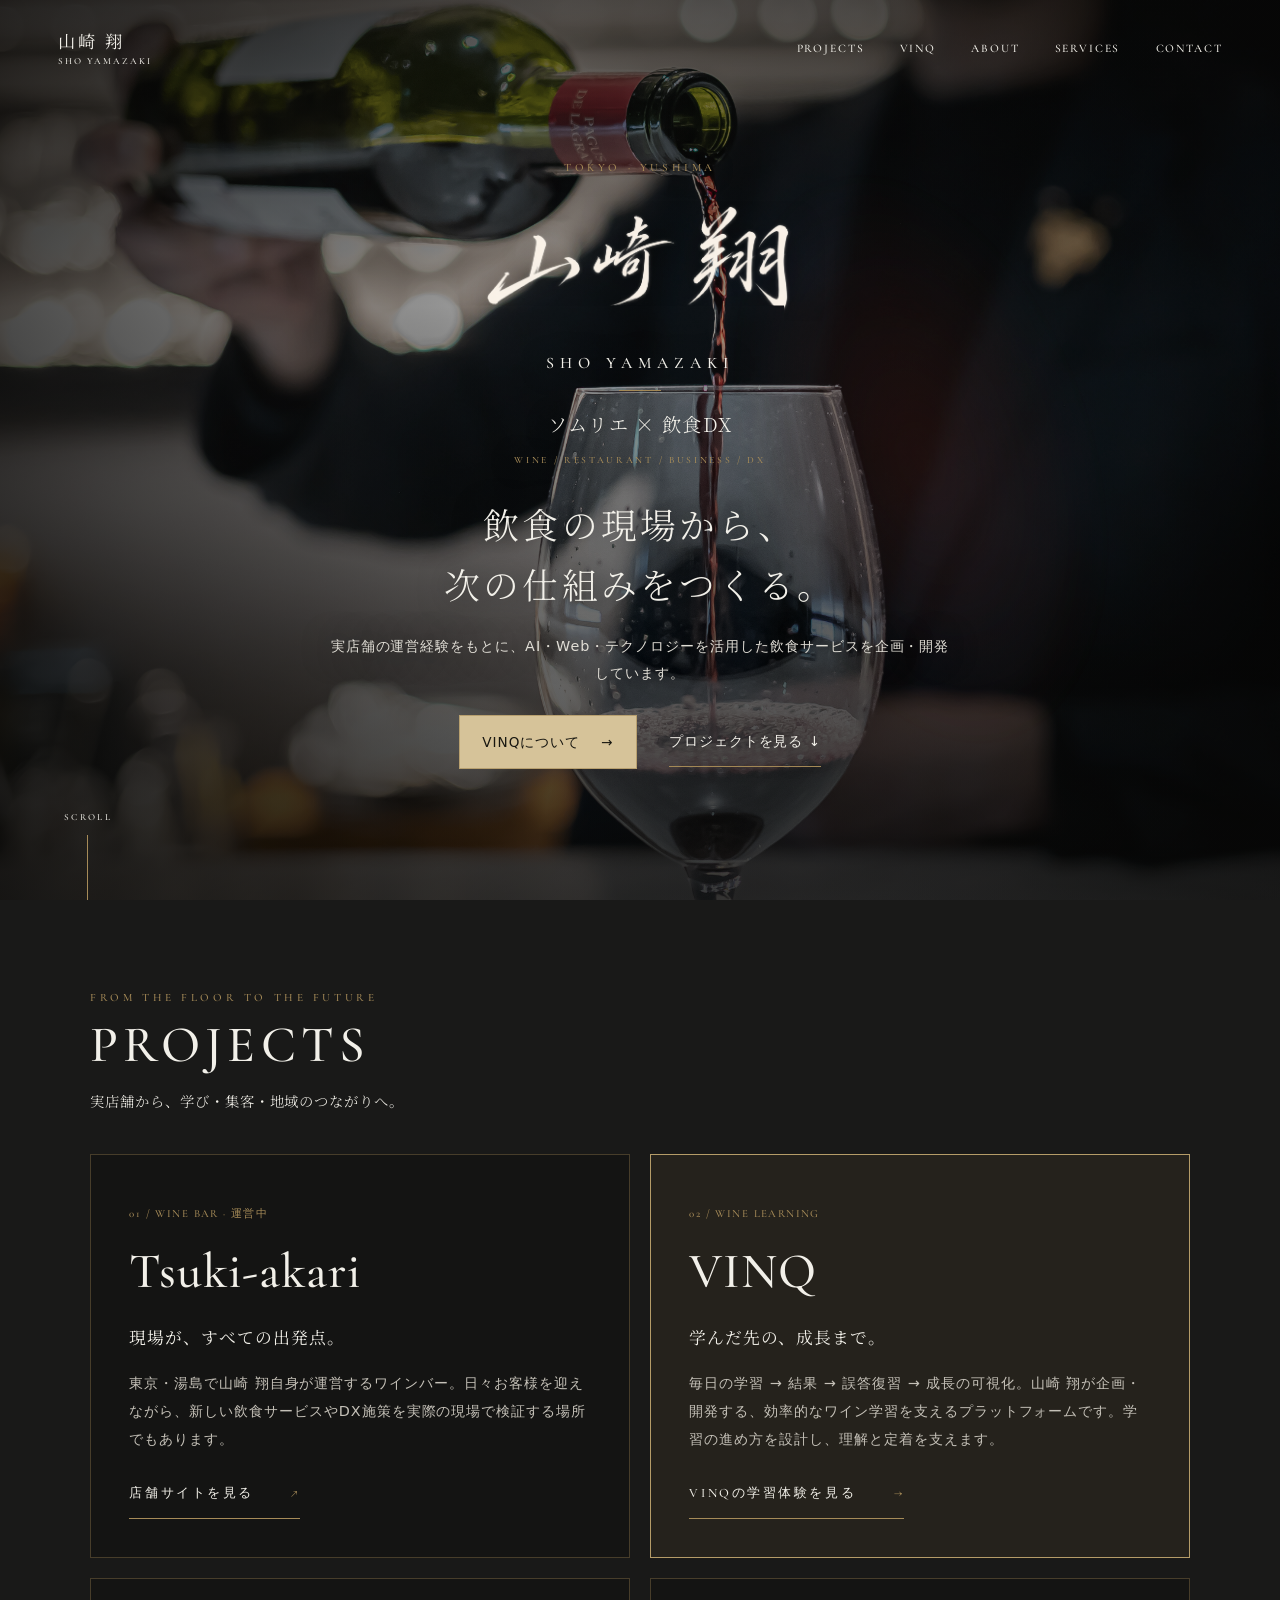
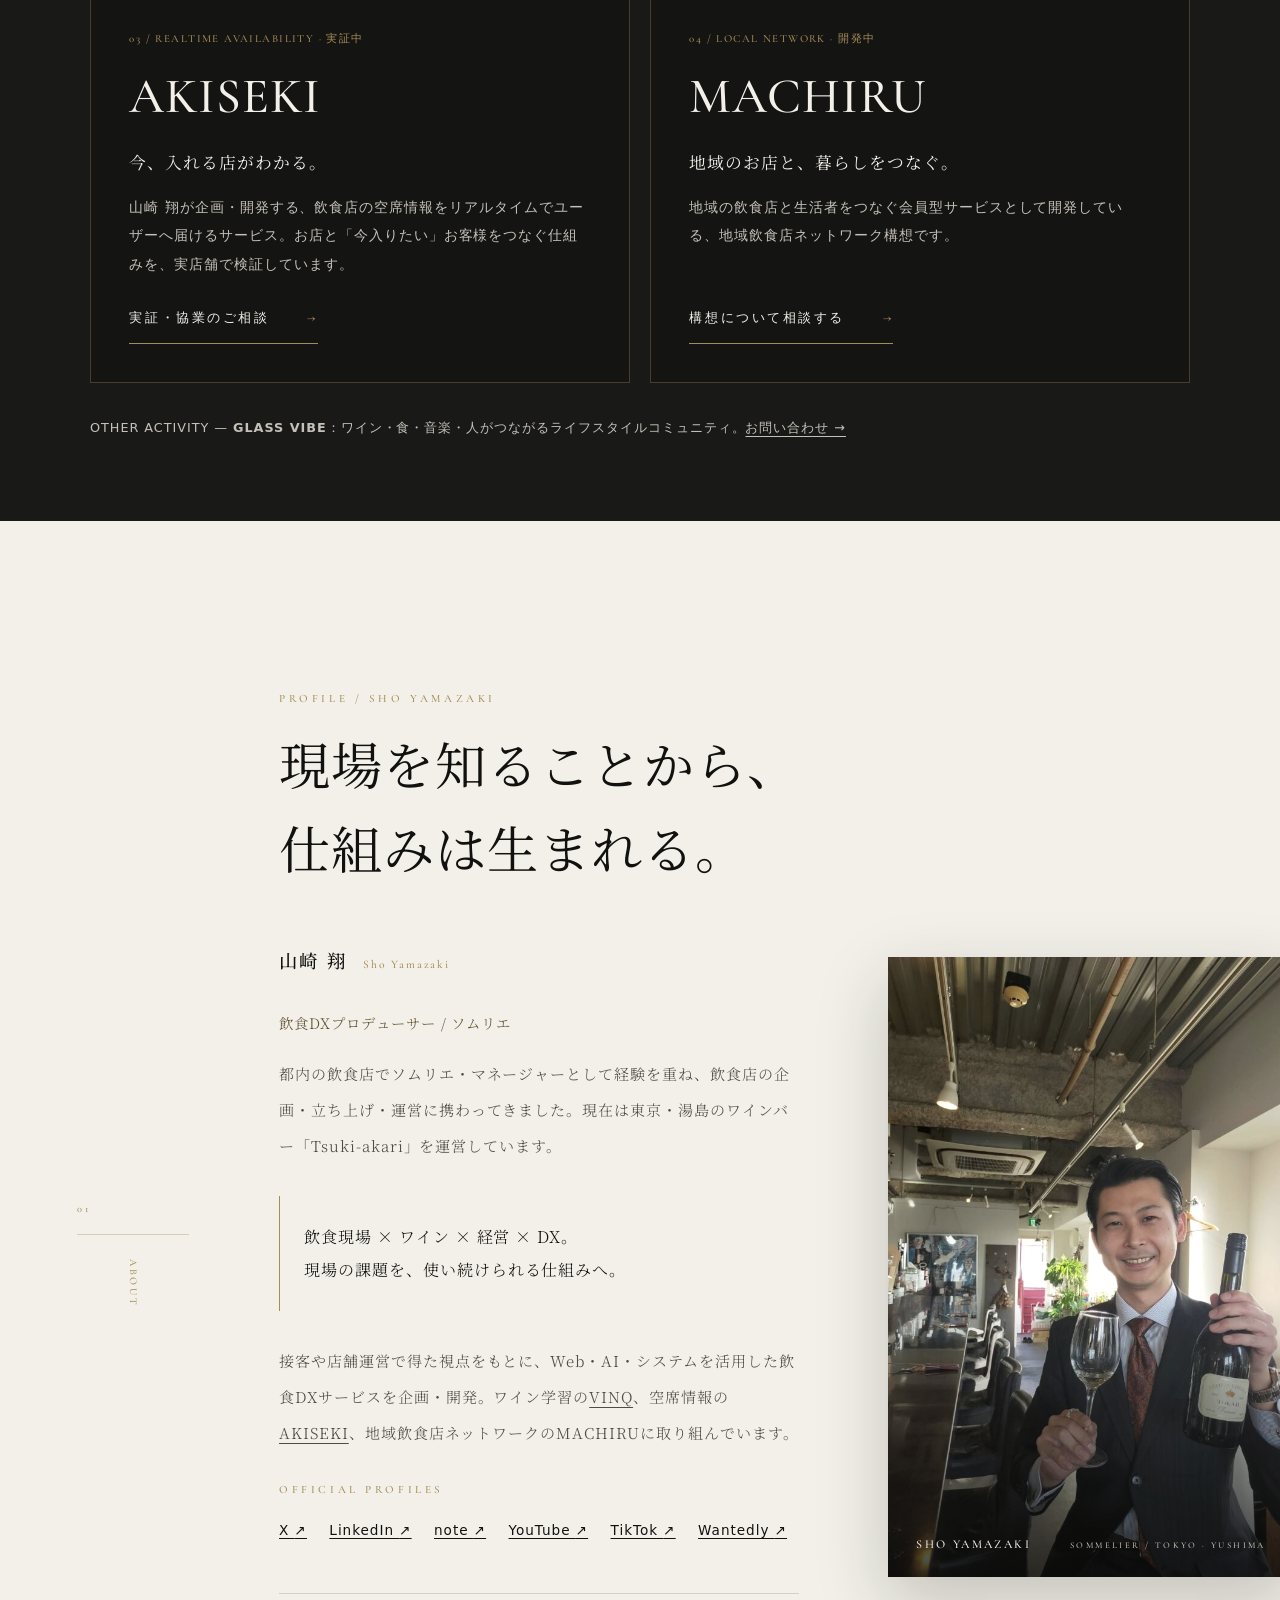
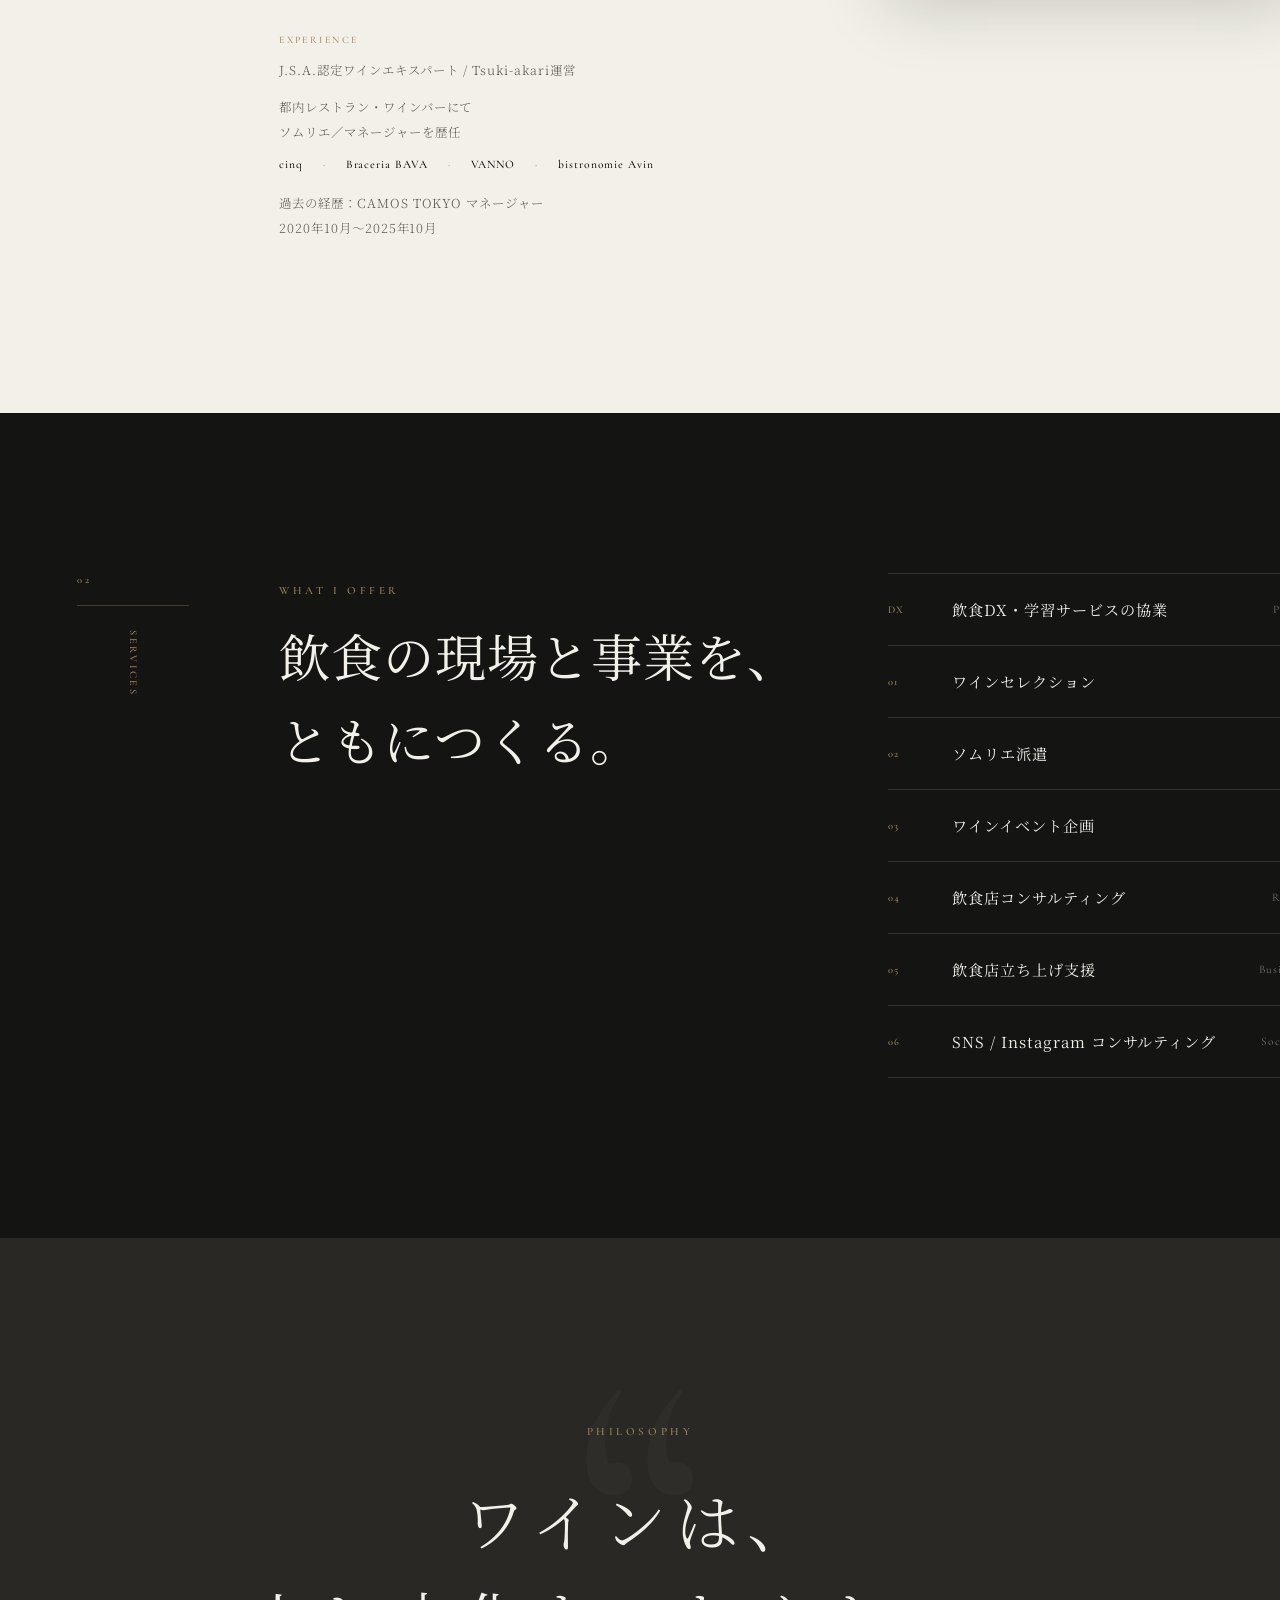
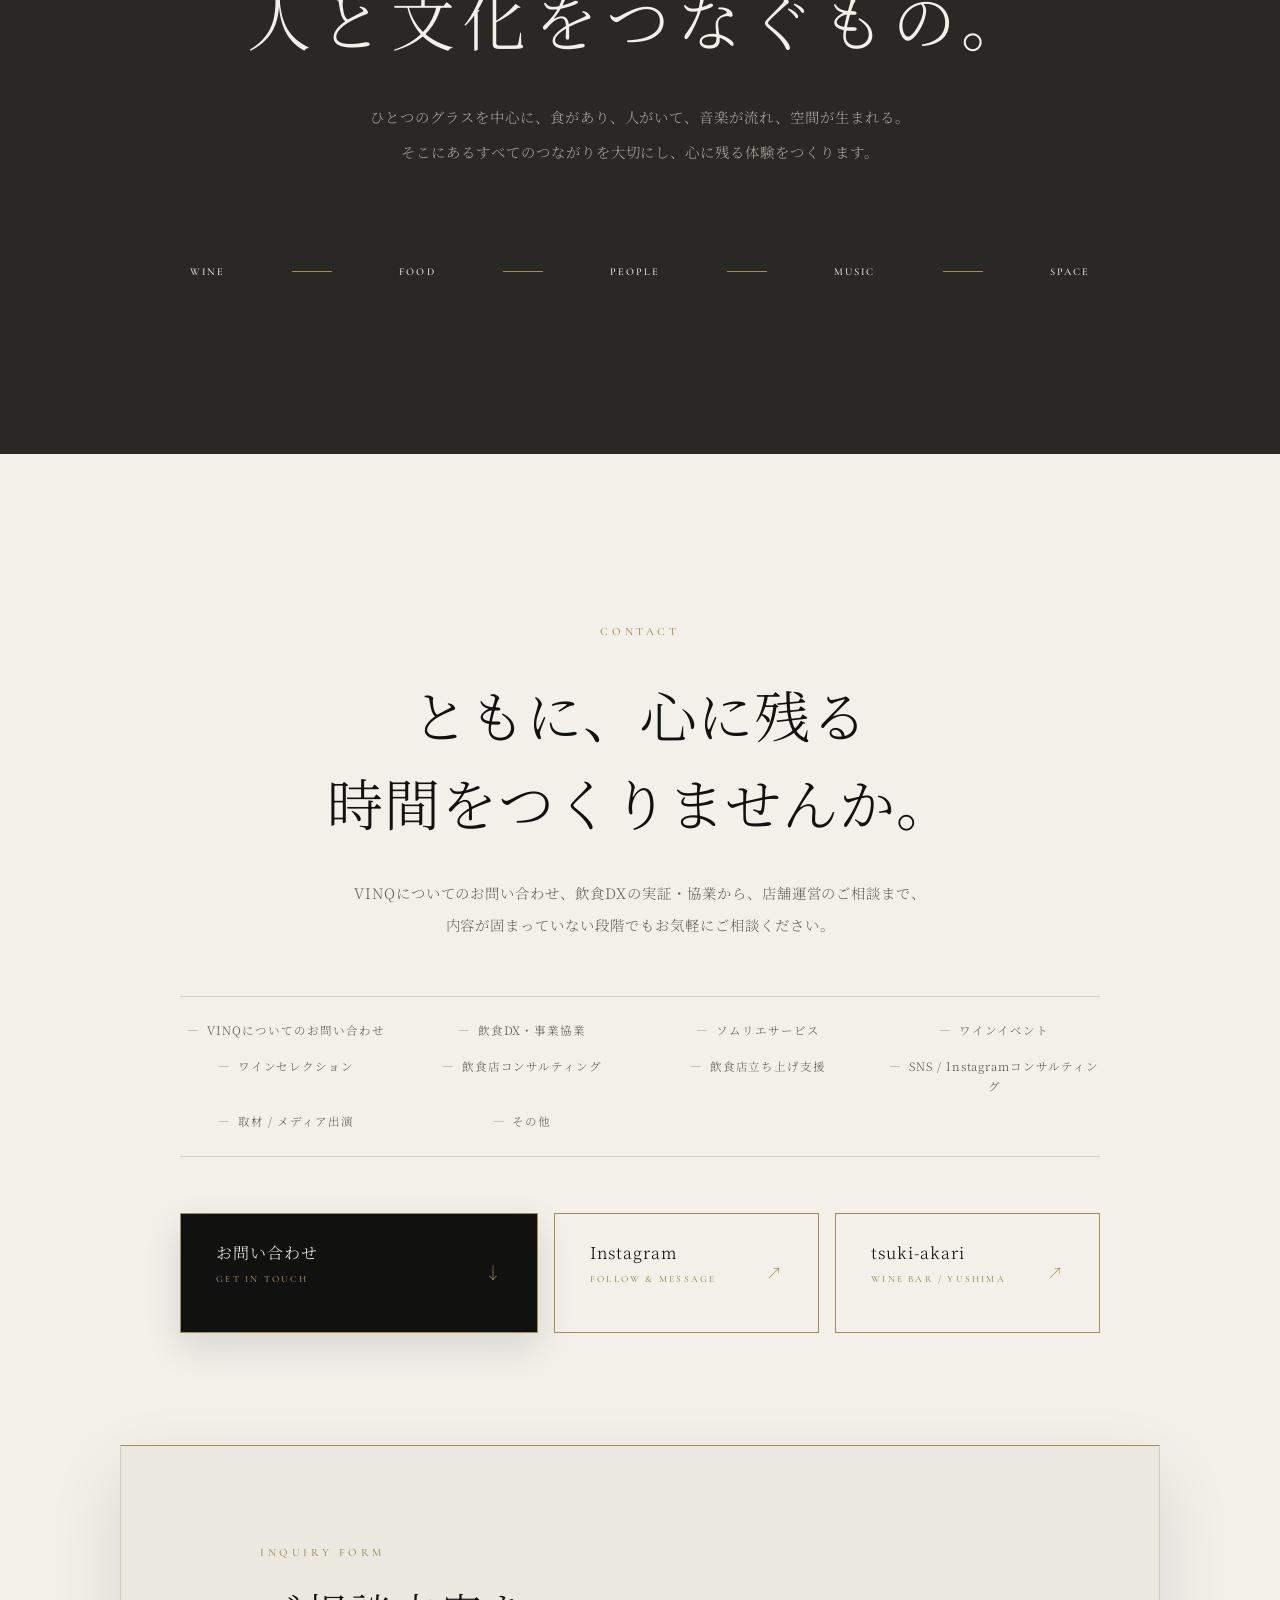
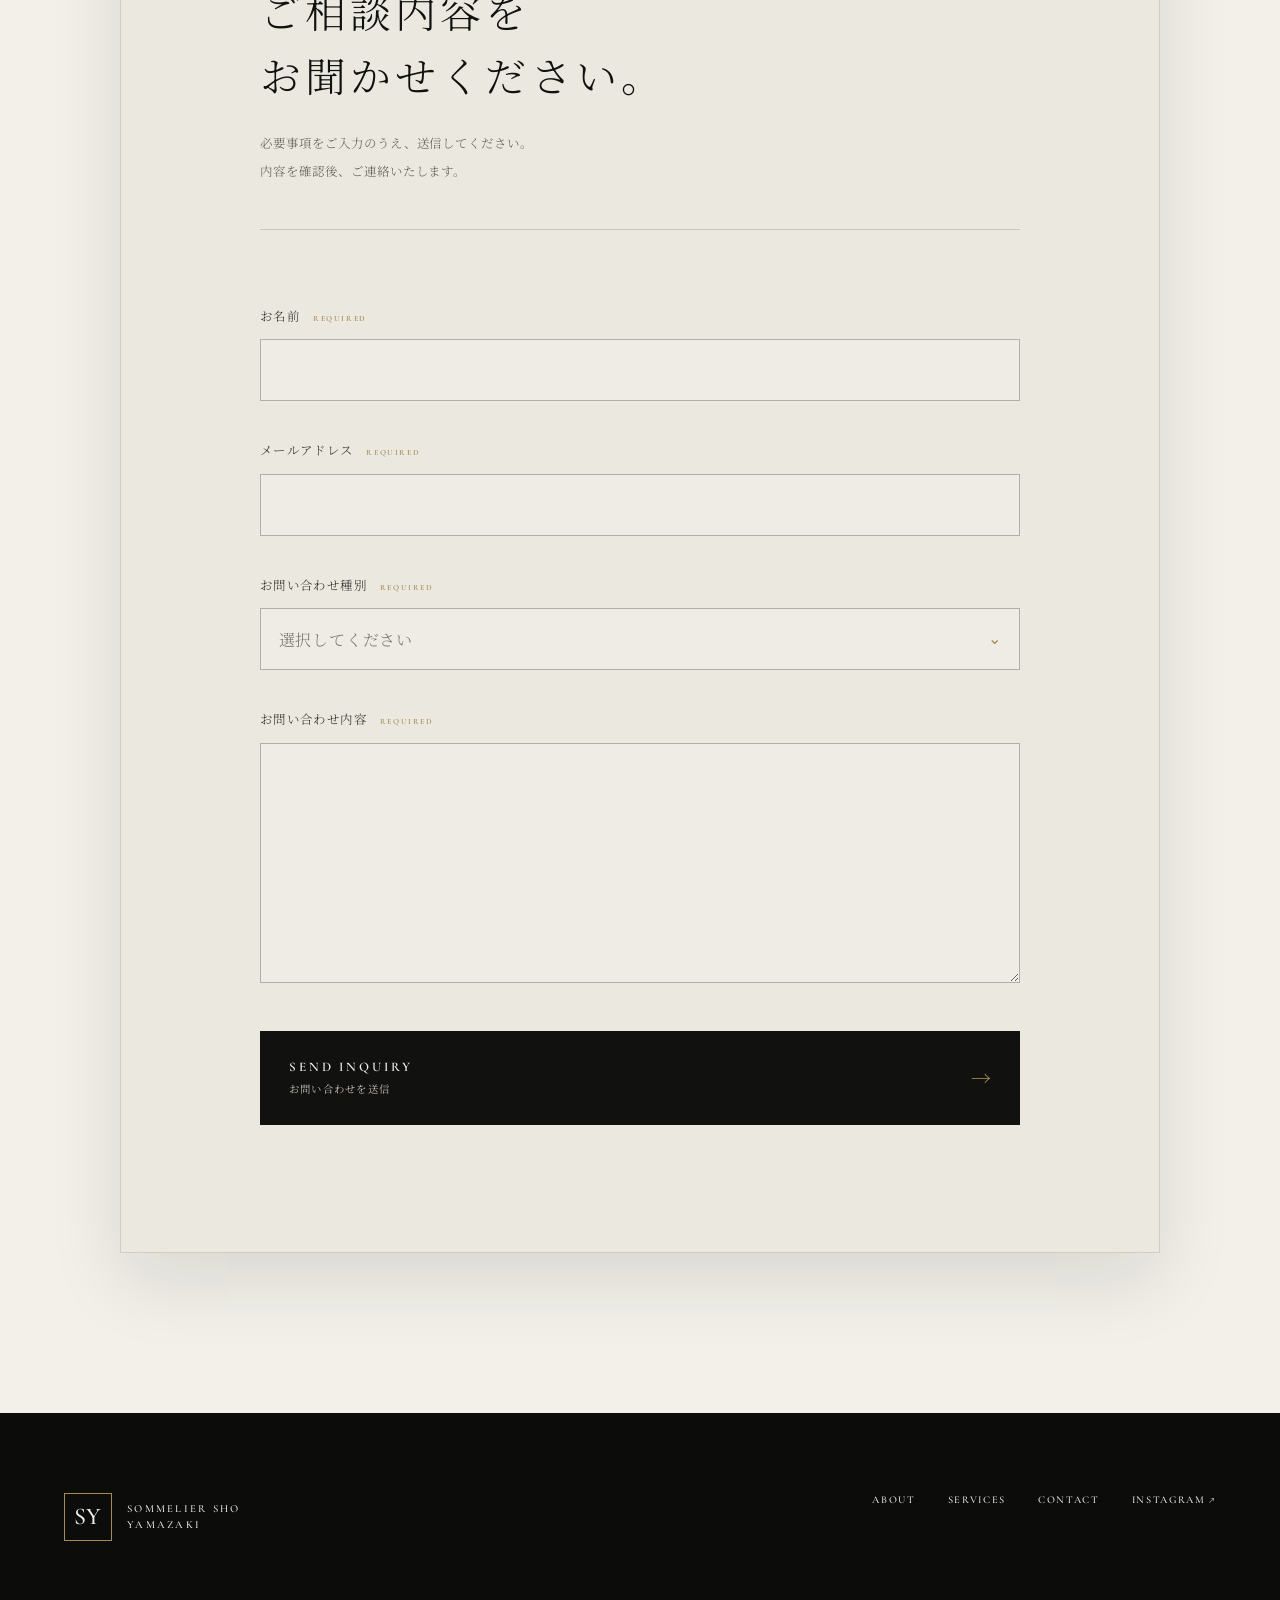
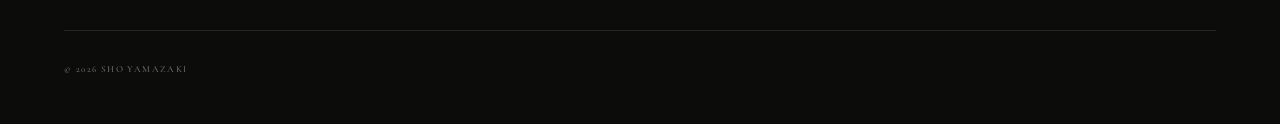
==== commit 68d552d3: "Add Person schema and official profile SEO for Sho Yamazaki" ====
--- a/index.html
+++ b/index.html
@@ -1,179 +1,217 @@
-<!doctype html>
-<html lang="ja">
-<head>
-  <meta charset="UTF-8">
-  <meta name="viewport" content="width=device-width, initial-scale=1.0">
-  <meta name="description" content="山崎 翔｜飲食DXプロデューサー / ソムリエ。東京・湯島のTsuki-akariを運営し、飲食の現場経験をもとにAI・Webを活用したVINQ、AKISEKI、MACHIRUを企画・開発。ワイン教育・飲食店の協業をご相談いただけます。">
-  <meta name="theme-color" content="#10100f">
-  <meta property="og:title" content="山崎 翔 / Sho Yamazaki｜飲食DXプロデューサー / ソムリエ">
-  <meta property="og:description" content="山崎 翔｜飲食DXプロデューサー / ソムリエ。東京・湯島のTsuki-akariを運営し、飲食の現場経験をもとにAI・Webを活用したVINQ、AKISEKI、MACHIRUを企画・開発。ワイン教育・飲食店の協業をご相談いただけます。">
-  <meta property="og:image" content="https://sho-yamazaki.jp/1000002187.jpg">
-  <meta property="og:type" content="website">
-  <meta property="og:locale" content="ja_JP">
-  <meta property="og:site_name" content="山崎 翔 / Sho Yamazaki">
-  <meta name="twitter:card" content="summary_large_image">
-  <meta name="twitter:title" content="山崎 翔 / Sho Yamazaki｜飲食DXプロデューサー / ソムリエ">
-  <meta name="twitter:description" content="山崎 翔｜飲食DXプロデューサー / ソムリエ。東京・湯島のTsuki-akariを運営し、飲食の現場経験をもとにAI・Webを活用したVINQ、AKISEKI、MACHIRUを企画・開発。ワイン教育・飲食店の協業をご相談いただけます。">
-  <meta name="twitter:image" content="https://sho-yamazaki.jp/1000002187.jpg">
-  <title>山崎 翔 / Sho Yamazaki｜飲食DXプロデューサー / ソムリエ</title>
-  <link rel="canonical" href="https://sho-yamazaki.jp/">
-  <meta property="og:url" content="https://sho-yamazaki.jp/">
-  <meta property="og:image:alt" content="ワイングラスに注がれる赤ワイン">
-  <link rel="icon" href="favicon.svg" type="image/svg+xml">
-  <link rel="preconnect" href="https://fonts.googleapis.com">
-  <link rel="preconnect" href="https://fonts.gstatic.com" crossorigin>
-  <link rel="preload" as="image" href="1000002187.jpg" fetchpriority="high">
-  <link rel="preload" as="image" href="yamazaki-logo.png">
-  <link href="https://fonts.googleapis.com/css2?family=Cormorant+Garamond:wght@400;500;600&family=Noto+Serif+JP:wght@300;400;500&display=swap" rel="stylesheet">
-  <link rel="stylesheet" href="styles.css">
-  <script src="script.js" defer></script>
-</head>
-<body>
-  <a class="skip-link" href="#main">本文へ移動</a>
-  <header class="site-header" data-header>
-    <a class="brand" href="#top" aria-label="山崎 翔 / Sho Yamazaki ホーム">
-      <strong>山崎 翔</strong><small>SHO YAMAZAKI</small>
-    </a>
-    <button class="menu-button" type="button" aria-expanded="false" aria-controls="navigation"><span></span><span></span><span class="sr-only">メニューを開く</span></button>
-    <nav id="navigation" class="navigation" aria-label="メインナビゲーション">
-      <a href="#places">Projects</a><a href="vinq/">VINQ</a><a href="#about">About</a><a href="#services">Services</a><a href="#contact">Contact</a>
-    </nav>
-  </header>
-
-  <main id="main">
-    <section class="hero" id="top" aria-labelledby="hero-title">
-      <img class="hero-image" src="1000002187.jpg" alt="" width="1920" height="1280" fetchpriority="high">
-      <div class="hero-glow" aria-hidden="true"></div>
-      <div class="hero-inner">
-        <p class="eyebrow reveal">TOKYO · YUSHIMA</p>
-        <h1 id="hero-title" class="hero-brand reveal">
-          <span class="hero-logo-frame"><img src="yamazaki-logo.png" alt="山崎 翔" width="1718" height="768"></span>
-          <span class="hero-name">SHO YAMAZAKI</span>
-        </h1>
-        <span class="hero-divider" aria-hidden="true"></span>
-        <p class="hero-role reveal">飲食DXプロデューサー / ソムリエ</p>
-        <p class="hero-fields reveal">WINE / RESTAURANT / BUSINESS / DX</p>
-        <p class="hero-copy reveal">飲食の現場から、<br>次の仕組みをつくる。</p>
-        <p class="hero-summary">実店舗の運営経験をもとに、AI・Web・テクノロジーを活用した飲食サービスを企画・開発しています。</p>
-        <div class="hero-actions"><a class="dx-button" href="vinq/">VINQについて <span aria-hidden="true">→</span></a><a class="dx-link" href="#places">プロジェクトを見る <span aria-hidden="true">↓</span></a></div>
-      </div>
-      <a class="scroll-cue" href="#places"><span>SCROLL</span><i></i></a>
-    </section>
-
-    <section class="dx-projects" id="places" aria-labelledby="projects-title">
-      <div class="dx-heading"><p class="eyebrow">FROM THE FLOOR TO THE FUTURE</p><h2 id="projects-title">PROJECTS</h2><p>実店舗から、学び・集客・地域のつながりへ。</p></div>
-      <div class="dx-project-grid">
-        <article class="dx-card"><p class="eyebrow">01 / WINE BAR · 運営中</p><h3>Tsuki-akari</h3><p class="dx-card-lead">現場が、すべての出発点。</p><p>東京・湯島で山崎翔自身が運営するワインバー。日々お客様を迎えながら、新しい飲食サービスやDX施策を実際の現場で検証する場所でもあります。</p><a class="text-link" href="https://tsuki-akari.tokyo/" target="_blank" rel="noopener noreferrer">店舗サイトを見る <span aria-hidden="true">↗</span></a></article>
-        <article class="dx-card dx-card-featured"><p class="eyebrow">02 / WINE LEARNING</p><h3>VINQ</h3><p class="dx-card-lead">学んだ先の、成長まで。</p><p>毎日の学習 → 結果 → 誤答復習 → 成長の可視化。効率的なワイン学習を支えるプラットフォームです。学習の進め方を設計し、理解と定着を支えます。</p><a class="text-link" href="vinq/">VINQの学習体験を見る <span aria-hidden="true">→</span></a></article>
-        <article class="dx-card"><p class="eyebrow">03 / REALTIME AVAILABILITY · 実証中</p><h3>AKISEKI</h3><p class="dx-card-lead">今、入れる店がわかる。</p><p>飲食店の空席情報をリアルタイムでユーザーへ届けるサービス。お店と「今入りたい」お客様をつなぐ仕組みを、実店舗で検証しています。</p><a class="text-link" href="#contact">実証・協業のご相談 <span aria-hidden="true">→</span></a></article>
-        <article class="dx-card"><p class="eyebrow">04 / LOCAL NETWORK · 開発中</p><h3>MACHIRU</h3><p class="dx-card-lead">地域のお店と、暮らしをつなぐ。</p><p>地域の飲食店と生活者をつなぐ会員型サービスとして開発している、地域飲食店ネットワーク構想です。</p><a class="text-link" href="#contact">構想について相談する <span aria-hidden="true">→</span></a></article>
-      </div>
-      <p class="dx-other">OTHER ACTIVITY — <strong>GLASS VIBE</strong>：ワイン・食・音楽・人がつながるライフスタイルコミュニティ。<a href="#contact">お問い合わせ →</a></p>
-    </section>
-
-    <section class="section about" id="about" aria-labelledby="about-title">
-      <div class="section-label"><span>01</span><p>ABOUT</p></div>
-      <div class="about-content">
-        <p class="eyebrow">PROFILE / SHO YAMAZAKI</p>
-        <h2 id="about-title"><span>現場を知ることから、</span><span>仕組みは生まれる。</span></h2>
-        <div class="about-copy">
-          <p class="profile-name"><strong>山崎 翔</strong><span>Sho Yamazaki</span></p>
-          <p class="profile-role">飲食DXプロデューサー / ソムリエ</p><p>都内の飲食店でソムリエ・マネージャーとして経験を重ね、飲食店の企画・立ち上げ・運営に携わってきました。現在は東京・湯島のワインバー「Tsuki-akari」を運営しています。</p>
-          <p class="profile-statement">飲食現場 × ワイン × 経営 × DX。<br>現場の課題を、使い続けられる仕組みへ。</p>
-          <p>接客や店舗運営で得た視点をもとに、Web・AI・システムを活用した飲食DXサービスを企画・開発。ワイン学習のVINQ、空席情報のAKISEKI、地域飲食店ネットワークのMACHIRUに取り組んでいます。</p>
-        </div>
-        <div class="career" aria-labelledby="career-title">
-          <p class="career-title" id="career-title">EXPERIENCE</p><p>J.S.A.認定ワインエキスパート / Tsuki-akari運営</p>
-          <p>都内レストラン・ワインバーにて<br>ソムリエ／マネージャーを歴任</p>
-          <ul aria-label="勤務経験のある店舗"><li>cinq</li><li>Braceria BAVA</li><li>VANNO</li><li>bistronomie Avin</li></ul>
-          <p>ワインコミュニティ「CAMOS TOKYO」元運営責任者</p>
-        </div>
-      </div>
-      <figure class="portrait">
-        <img src="1000002827.jpg" alt="ワインボトルとワイングラスを手にするソムリエ山崎翔" width="768" height="1024" loading="lazy" decoding="async">
-        <figcaption><span>SHO YAMAZAKI</span><small>SOMMELIER / TOKYO · YUSHIMA</small></figcaption>
-      </figure>
-    </section>
-
-<section class="section services" id="services" aria-labelledby="services-title">
-      <div class="section-label"><span>02</span><p>SERVICES</p></div>
-      <div class="services-head"><p class="eyebrow">WHAT I OFFER</p><h2 id="services-title"><span>飲食の現場と事業を、</span><span>ともにつくる。</span></h2></div>
-      <ol class="service-list">
-        <li><a href="#contact"><span>DX</span><h3>飲食DX・学習サービスの協業</h3><p>Product &amp; Partnership</p><i aria-hidden="true">↗</i></a></li>
-        <li><a href="#contact"><span>01</span><h3>ワインセレクション</h3><p>Wine Selection</p><i aria-hidden="true">↗</i></a></li>
-        <li><a href="#contact"><span>02</span><h3>ソムリエ派遣</h3><p>Sommelier Service</p><i aria-hidden="true">↗</i></a></li>
-        <li><a href="#contact"><span>03</span><h3>ワインイベント企画</h3><p>Event Planning</p><i aria-hidden="true">↗</i></a></li>
-        <li><a href="#contact"><span>04</span><h3>飲食店コンサルティング</h3><p>Restaurant Consulting</p><i aria-hidden="true">↗</i></a></li>
-        <li><a href="#contact"><span>05</span><h3>飲食店立ち上げ支援</h3><p>Business Launch Support</p><i aria-hidden="true">↗</i></a></li>
-        <li><a href="#contact"><span>06</span><h3>SNS / Instagram コンサルティング</h3><p>Social Media Consulting</p><i aria-hidden="true">↗</i></a></li>
-      </ol>
-    </section>
-
-    <section class="philosophy" id="philosophy" aria-labelledby="philosophy-title">
-      <div class="philosophy-mark" aria-hidden="true">“</div>
-      <p class="eyebrow">PHILOSOPHY</p>
-      <h2 id="philosophy-title">ワインは、<br>人と文化をつなぐもの。</h2>
-      <p>ひとつのグラスを中心に、食があり、人がいて、音楽が流れ、空間が生まれる。<br>そこにあるすべてのつながりを大切にし、心に残る体験をつくります。</p>
-      <div class="philosophy-words" aria-label="ブランドを構成する要素"><span>WINE</span><i></i><span>FOOD</span><i></i><span>PEOPLE</span><i></i><span>MUSIC</span><i></i><span>SPACE</span></div>
-    </section>
-
-    <section class="contact" id="contact" aria-labelledby="contact-title">
-      <p class="eyebrow">CONTACT</p><h2 id="contact-title">ともに、心に残る<br>時間をつくりませんか。</h2>
-      <p>VINQについてのお問い合わせ、飲食DXの実証・協業から、店舗運営のご相談まで、<br>内容が固まっていない段階でもお気軽にご相談ください。</p>
-      <ul class="inquiry-list" aria-label="ご相談いただける内容">
-        <li>VINQについてのお問い合わせ</li><li>飲食DX・事業協業</li><li>ソムリエサービス</li><li>ワインイベント</li><li>ワインセレクション</li><li>飲食店コンサルティング</li><li>飲食店立ち上げ支援</li><li>SNS / Instagramコンサルティング</li><li>取材 / メディア出演</li><li>その他</li>
-      </ul>
-      <div class="contact-actions">
-        <a class="contact-button" href="#inquiry-form"><span>お問い合わせ</span><small>GET IN TOUCH</small><i>↓</i></a>
-        <a class="contact-button contact-button-secondary" href="https://www.instagram.com/sho_yamazaki_1984/?hl=ja" target="_blank" rel="noopener noreferrer"><span>Instagram</span><small>FOLLOW &amp; MESSAGE</small><i>↗</i></a>
-        <a class="contact-button contact-button-secondary" href="https://tsuki-akari.tokyo/" target="_blank" rel="noopener noreferrer"><span>tsuki-akari</span><small>WINE BAR / YUSHIMA</small><i>↗</i></a>
-      </div>
-      <div class="inquiry-panel" id="inquiry-form">
-        <div class="inquiry-heading">
-          <p class="eyebrow">INQUIRY FORM</p>
-          <h3>ご相談内容を<br>お聞かせください。</h3>
-          <p>必要事項をご入力のうえ、送信してください。<br>内容を確認後、ご連絡いたします。</p>
-        </div>
-        <form class="inquiry-form" action="https://formspree.io/f/xqpklrnd" method="POST" data-inquiry-form>
-          <div class="form-field">
-            <label for="inquiry-name">お名前 <span>REQUIRED</span></label>
-            <input id="inquiry-name" name="name" type="text" autocomplete="name" required aria-required="true">
-          </div>
-          <div class="form-field">
-            <label for="inquiry-email">メールアドレス <span>REQUIRED</span></label>
-            <input id="inquiry-email" name="email" type="email" autocomplete="email" inputmode="email" required aria-required="true">
-          </div>
-          <div class="form-field form-field-full">
-            <label for="inquiry-type">お問い合わせ種別 <span>REQUIRED</span></label>
-            <div class="select-wrap">
-              <select id="inquiry-type" name="inquiry_type" required aria-required="true">
-                <option value="" selected disabled>選択してください</option>
-                <option value="VINQについてのお問い合わせ">VINQについてのお問い合わせ</option>
-                <option value="飲食DX・事業協業">飲食DX・事業協業</option>
-                <option value="ソムリエサービス">ソムリエサービス</option>
-                <option value="ワインイベント / GLASS VIBE">ワインイベント / GLASS VIBE</option>
-                <option value="ワインセレクション">ワインセレクション</option>
-                <option value="飲食店コンサルティング">飲食店コンサルティング</option>
-                <option value="飲食店立ち上げ支援">飲食店立ち上げ支援</option>
-                <option value="SNS / Instagramコンサルティング">SNS / Instagramコンサルティング</option>
-                <option value="取材 / メディア出演">取材 / メディア出演</option>
-                <option value="その他">その他</option>
-              </select>
-            </div>
-          </div>
-          <div class="form-field form-field-full">
-            <label for="inquiry-message">お問い合わせ内容 <span>REQUIRED</span></label>
-            <textarea id="inquiry-message" name="message" rows="7" required aria-required="true"></textarea>
-          </div>
-          <input type="hidden" name="_subject" value="Sommelier Sho Yamazaki 公式サイトからのお問い合わせ">
-          <div class="form-submit form-field-full">
-            <button type="submit" data-submit-button><span>SEND INQUIRY</span><small>お問い合わせを送信</small><i aria-hidden="true">→</i></button>
-            <p class="form-status" data-form-status role="status" aria-live="polite"></p>
-          </div>
-        </form>
-      </div>
-    </section>
-  </main>
-  <footer><a class="brand footer-brand" href="#top"><span>SY</span><small>SOMMELIER SHO YAMAZAKI</small></a><div><a href="#about">ABOUT</a><a href="#services">SERVICES</a><a href="#contact">CONTACT</a><a href="https://www.instagram.com/sho_yamazaki_1984/?hl=ja" target="_blank" rel="noopener noreferrer">INSTAGRAM ↗</a></div><p>© <span data-year></span> SHO YAMAZAKI</p></footer>
-</body>
-</html>
+<!doctype html>
+<html lang="ja">
+<head>
+  <meta charset="UTF-8">
+  <meta name="viewport" content="width=device-width, initial-scale=1.0">
+  <meta name="description" content="山崎 翔の公式サイト。東京・湯島のワインバーTsuki-akariを運営するソムリエとして、飲食の現場を起点にAKISEKI・VINQなどのサービス開発、飲食店の集客・業務改善、新規事業に取り組んでいます。">
+  <meta name="theme-color" content="#10100f">
+  <meta property="og:title" content="山崎 翔｜ソムリエ × 飲食DX｜AKISEKI・VINQ">
+  <meta property="og:description" content="山崎 翔の公式サイト。東京・湯島のワインバーTsuki-akariを運営するソムリエとして、飲食の現場を起点にAKISEKI・VINQなどのサービス開発、飲食店の集客・業務改善、新規事業に取り組んでいます。">
+  <meta property="og:image" content="https://sho-yamazaki.jp/1000002187.jpg">
+  <meta property="og:type" content="website">
+  <meta property="og:locale" content="ja_JP">
+  <meta property="og:site_name" content="山崎 翔 / Sho Yamazaki">
+  <meta name="twitter:card" content="summary_large_image">
+  <meta name="twitter:title" content="山崎 翔｜ソムリエ × 飲食DX｜AKISEKI・VINQ">
+  <meta name="twitter:description" content="山崎 翔の公式サイト。東京・湯島のワインバーTsuki-akariを運営するソムリエとして、飲食の現場を起点にAKISEKI・VINQなどのサービス開発、飲食店の集客・業務改善、新規事業に取り組んでいます。">
+  <meta name="twitter:image" content="https://sho-yamazaki.jp/1000002187.jpg">
+  <title>山崎 翔｜ソムリエ × 飲食DX｜AKISEKI・VINQ</title>
+  <link rel="canonical" href="https://sho-yamazaki.jp/">
+  <meta property="og:url" content="https://sho-yamazaki.jp/">
+  <meta property="og:image:alt" content="ワイングラスに注がれる赤ワイン">
+  <link rel="icon" href="favicon.svg" type="image/svg+xml">
+  <link rel="preconnect" href="https://fonts.googleapis.com">
+  <link rel="preconnect" href="https://fonts.gstatic.com" crossorigin>
+  <link rel="preload" as="image" href="1000002187.jpg" fetchpriority="high">
+  <link rel="preload" as="image" href="yamazaki-logo.png">
+  <link href="https://fonts.googleapis.com/css2?family=Cormorant+Garamond:wght@400;500;600&family=Noto+Serif+JP:wght@300;400;500&display=swap" rel="stylesheet">
+  <link rel="stylesheet" href="styles.css">
+  <script src="script.js" defer></script>
+  <script type="application/ld+json">
+{
+  "@context": "https://schema.org",
+  "@type": "Person",
+  "@id": "https://sho-yamazaki.jp/#person",
+  "name": "山崎 翔",
+  "alternateName": [
+    "Sho Yamazaki",
+    "山崎翔"
+  ],
+  "url": "https://sho-yamazaki.jp/",
+  "image": "https://sho-yamazaki.jp/1000002827.jpg",
+  "jobTitle": [
+    "ソムリエ",
+    "飲食DXプロデューサー"
+  ],
+  "description": "山崎 翔の公式サイト。東京・湯島のワインバーTsuki-akariを運営するソムリエとして、飲食の現場を起点にAKISEKI・VINQなどのサービス開発、飲食店の集客・業務改善、新規事業に取り組んでいます。",
+  "sameAs": [
+    "https://x.com/shoyamazaki_jp",
+    "https://www.linkedin.com/in/sho-yamazaki",
+    "https://note.com/shoyamazaki_jp",
+    "https://www.youtube.com/@shoyamazaki_jp",
+    "https://www.tiktok.com/@shoyamazaki_jp",
+    "https://www.wantedly.com/id/shoyamazaki_jp"
+  ]
+}
+  </script>
+</head>
+<body>
+  <a class="skip-link" href="#main">本文へ移動</a>
+  <header class="site-header" data-header>
+    <a class="brand" href="#top" aria-label="山崎 翔 / Sho Yamazaki ホーム">
+      <strong>山崎 翔</strong><small>SHO YAMAZAKI</small>
+    </a>
+    <button class="menu-button" type="button" aria-expanded="false" aria-controls="navigation"><span></span><span></span><span class="sr-only">メニューを開く</span></button>
+    <nav id="navigation" class="navigation" aria-label="メインナビゲーション">
+      <a href="#places">Projects</a><a href="vinq/">VINQ</a><a href="#about">About</a><a href="#services">Services</a><a href="#contact">Contact</a>
+    </nav>
+  </header>
+
+  <main id="main">
+    <section class="hero" id="top" aria-labelledby="hero-title">
+      <img class="hero-image" src="1000002187.jpg" alt="" width="1920" height="1280" fetchpriority="high">
+      <div class="hero-glow" aria-hidden="true"></div>
+      <div class="hero-inner">
+        <p class="eyebrow reveal">TOKYO · YUSHIMA</p>
+        <h1 id="hero-title" class="hero-brand reveal">
+          <span class="hero-logo-frame"><img src="yamazaki-logo.png" alt="山崎 翔" width="1718" height="768"></span>
+          <span class="hero-name">Sho Yamazaki</span>
+          <span class="hero-divider" aria-hidden="true"></span>
+          <span class="hero-role">ソムリエ × 飲食DX</span>
+        </h1>
+        <p class="hero-fields reveal">WINE / RESTAURANT / BUSINESS / DX</p>
+        <p class="hero-copy reveal">飲食の現場から、<br>次の仕組みをつくる。</p>
+        <p class="hero-summary">実店舗の運営経験をもとに、AI・Web・テクノロジーを活用した飲食サービスを企画・開発しています。</p>
+        <div class="hero-actions"><a class="dx-button" href="vinq/">VINQについて <span aria-hidden="true">→</span></a><a class="dx-link" href="#places">プロジェクトを見る <span aria-hidden="true">↓</span></a></div>
+      </div>
+      <a class="scroll-cue" href="#places"><span>SCROLL</span><i></i></a>
+    </section>
+
+    <section class="dx-projects" id="places" aria-labelledby="projects-title">
+      <div class="dx-heading"><p class="eyebrow">FROM THE FLOOR TO THE FUTURE</p><h2 id="projects-title">PROJECTS</h2><p>実店舗から、学び・集客・地域のつながりへ。</p></div>
+      <div class="dx-project-grid">
+        <article class="dx-card"><p class="eyebrow">01 / WINE BAR · 運営中</p><h3>Tsuki-akari</h3><p class="dx-card-lead">現場が、すべての出発点。</p><p>東京・湯島で山崎 翔自身が運営するワインバー。日々お客様を迎えながら、新しい飲食サービスやDX施策を実際の現場で検証する場所でもあります。</p><a class="text-link" href="https://tsuki-akari.tokyo/" target="_blank" rel="noopener noreferrer">店舗サイトを見る <span aria-hidden="true">↗</span></a></article>
+        <article class="dx-card dx-card-featured"><p class="eyebrow">02 / WINE LEARNING</p><h3>VINQ</h3><p class="dx-card-lead">学んだ先の、成長まで。</p><p>毎日の学習 → 結果 → 誤答復習 → 成長の可視化。山崎 翔が企画・開発する、効率的なワイン学習を支えるプラットフォームです。学習の進め方を設計し、理解と定着を支えます。</p><a class="text-link" href="vinq/">VINQの学習体験を見る <span aria-hidden="true">→</span></a></article>
+        <article class="dx-card"><p class="eyebrow">03 / REALTIME AVAILABILITY · 実証中</p><h3 id="akiseki">AKISEKI</h3><p class="dx-card-lead">今、入れる店がわかる。</p><p>山崎 翔が企画・開発する、飲食店の空席情報をリアルタイムでユーザーへ届けるサービス。お店と「今入りたい」お客様をつなぐ仕組みを、実店舗で検証しています。</p><a class="text-link" href="#contact">実証・協業のご相談 <span aria-hidden="true">→</span></a></article>
+        <article class="dx-card"><p class="eyebrow">04 / LOCAL NETWORK · 開発中</p><h3>MACHIRU</h3><p class="dx-card-lead">地域のお店と、暮らしをつなぐ。</p><p>地域の飲食店と生活者をつなぐ会員型サービスとして開発している、地域飲食店ネットワーク構想です。</p><a class="text-link" href="#contact">構想について相談する <span aria-hidden="true">→</span></a></article>
+      </div>
+      <p class="dx-other">OTHER ACTIVITY — <strong>GLASS VIBE</strong>：ワイン・食・音楽・人がつながるライフスタイルコミュニティ。<a href="#contact">お問い合わせ →</a></p>
+    </section>
+
+    <section class="section about" id="about" aria-labelledby="about-title">
+      <div class="section-label"><span>01</span><p>ABOUT</p></div>
+      <div class="about-content">
+        <p class="eyebrow">PROFILE / SHO YAMAZAKI</p>
+        <h2 id="about-title"><span>現場を知ることから、</span><span>仕組みは生まれる。</span></h2>
+        <div class="about-copy">
+          <p class="profile-name"><strong>山崎 翔</strong><span>Sho Yamazaki</span></p>
+          <p class="profile-role">飲食DXプロデューサー / ソムリエ</p><p>都内の飲食店でソムリエ・マネージャーとして経験を重ね、飲食店の企画・立ち上げ・運営に携わってきました。現在は東京・湯島のワインバー「Tsuki-akari」を運営しています。</p>
+          <p class="profile-statement">飲食現場 × ワイン × 経営 × DX。<br>現場の課題を、使い続けられる仕組みへ。</p>
+          <p>接客や店舗運営で得た視点をもとに、Web・AI・システムを活用した飲食DXサービスを企画・開発。ワイン学習の<a href="vinq/">VINQ</a>、空席情報の<a href="#akiseki">AKISEKI</a>、地域飲食店ネットワークのMACHIRUに取り組んでいます。</p>
+        </div>
+        <nav class="profile-links" aria-label="山崎 翔の公式SNS・外部プロフィール">
+          <p class="eyebrow">OFFICIAL PROFILES</p>
+          <ul>
+            <li><a href="https://x.com/shoyamazaki_jp" target="_blank" rel="noopener noreferrer">X <span aria-hidden="true">↗</span></a></li>
+            <li><a href="https://www.linkedin.com/in/sho-yamazaki" target="_blank" rel="noopener noreferrer">LinkedIn <span aria-hidden="true">↗</span></a></li>
+            <li><a href="https://note.com/shoyamazaki_jp" target="_blank" rel="noopener noreferrer">note <span aria-hidden="true">↗</span></a></li>
+            <li><a href="https://www.youtube.com/@shoyamazaki_jp" target="_blank" rel="noopener noreferrer">YouTube <span aria-hidden="true">↗</span></a></li>
+            <li><a href="https://www.tiktok.com/@shoyamazaki_jp" target="_blank" rel="noopener noreferrer">TikTok <span aria-hidden="true">↗</span></a></li>
+            <li><a href="https://www.wantedly.com/id/shoyamazaki_jp" target="_blank" rel="noopener noreferrer">Wantedly <span aria-hidden="true">↗</span></a></li>
+          </ul>
+        </nav>
+        <div class="career" aria-labelledby="career-title">
+          <p class="career-title" id="career-title">EXPERIENCE</p><p>J.S.A.認定ワインエキスパート / Tsuki-akari運営</p>
+          <p>都内レストラン・ワインバーにて<br>ソムリエ／マネージャーを歴任</p>
+          <ul aria-label="勤務経験のある店舗"><li>cinq</li><li>Braceria BAVA</li><li>VANNO</li><li>bistronomie Avin</li></ul>
+          <p>過去の経歴：CAMOS TOKYO マネージャー<br>2020年10月〜2025年10月</p>
+        </div>
+      </div>
+      <figure class="portrait">
+        <img src="1000002827.jpg" alt="ワインボトルとワイングラスを手にするソムリエ山崎 翔" width="768" height="1024" loading="lazy" decoding="async">
+        <figcaption><span>SHO YAMAZAKI</span><small>SOMMELIER / TOKYO · YUSHIMA</small></figcaption>
+      </figure>
+    </section>
+
+<section class="section services" id="services" aria-labelledby="services-title">
+      <div class="section-label"><span>02</span><p>SERVICES</p></div>
+      <div class="services-head"><p class="eyebrow">WHAT I OFFER</p><h2 id="services-title"><span>飲食の現場と事業を、</span><span>ともにつくる。</span></h2></div>
+      <ol class="service-list">
+        <li><a href="#contact"><span>DX</span><h3>飲食DX・学習サービスの協業</h3><p>Product &amp; Partnership</p><i aria-hidden="true">↗</i></a></li>
+        <li><a href="#contact"><span>01</span><h3>ワインセレクション</h3><p>Wine Selection</p><i aria-hidden="true">↗</i></a></li>
+        <li><a href="#contact"><span>02</span><h3>ソムリエ派遣</h3><p>Sommelier Service</p><i aria-hidden="true">↗</i></a></li>
+        <li><a href="#contact"><span>03</span><h3>ワインイベント企画</h3><p>Event Planning</p><i aria-hidden="true">↗</i></a></li>
+        <li><a href="#contact"><span>04</span><h3>飲食店コンサルティング</h3><p>Restaurant Consulting</p><i aria-hidden="true">↗</i></a></li>
+        <li><a href="#contact"><span>05</span><h3>飲食店立ち上げ支援</h3><p>Business Launch Support</p><i aria-hidden="true">↗</i></a></li>
+        <li><a href="#contact"><span>06</span><h3>SNS / Instagram コンサルティング</h3><p>Social Media Consulting</p><i aria-hidden="true">↗</i></a></li>
+      </ol>
+    </section>
+
+    <section class="philosophy" id="philosophy" aria-labelledby="philosophy-title">
+      <div class="philosophy-mark" aria-hidden="true">“</div>
+      <p class="eyebrow">PHILOSOPHY</p>
+      <h2 id="philosophy-title">ワインは、<br>人と文化をつなぐもの。</h2>
+      <p>ひとつのグラスを中心に、食があり、人がいて、音楽が流れ、空間が生まれる。<br>そこにあるすべてのつながりを大切にし、心に残る体験をつくります。</p>
+      <div class="philosophy-words" aria-label="ブランドを構成する要素"><span>WINE</span><i></i><span>FOOD</span><i></i><span>PEOPLE</span><i></i><span>MUSIC</span><i></i><span>SPACE</span></div>
+    </section>
+
+    <section class="contact" id="contact" aria-labelledby="contact-title">
+      <p class="eyebrow">CONTACT</p><h2 id="contact-title">ともに、心に残る<br>時間をつくりませんか。</h2>
+      <p>VINQについてのお問い合わせ、飲食DXの実証・協業から、店舗運営のご相談まで、<br>内容が固まっていない段階でもお気軽にご相談ください。</p>
+      <ul class="inquiry-list" aria-label="ご相談いただける内容">
+        <li>VINQについてのお問い合わせ</li><li>飲食DX・事業協業</li><li>ソムリエサービス</li><li>ワインイベント</li><li>ワインセレクション</li><li>飲食店コンサルティング</li><li>飲食店立ち上げ支援</li><li>SNS / Instagramコンサルティング</li><li>取材 / メディア出演</li><li>その他</li>
+      </ul>
+      <div class="contact-actions">
+        <a class="contact-button" href="#inquiry-form"><span>お問い合わせ</span><small>GET IN TOUCH</small><i>↓</i></a>
+        <a class="contact-button contact-button-secondary" href="https://www.instagram.com/sho_yamazaki_1984/?hl=ja" target="_blank" rel="noopener noreferrer"><span>Instagram</span><small>FOLLOW &amp; MESSAGE</small><i>↗</i></a>
+        <a class="contact-button contact-button-secondary" href="https://tsuki-akari.tokyo/" target="_blank" rel="noopener noreferrer"><span>tsuki-akari</span><small>WINE BAR / YUSHIMA</small><i>↗</i></a>
+      </div>
+      <div class="inquiry-panel" id="inquiry-form">
+        <div class="inquiry-heading">
+          <p class="eyebrow">INQUIRY FORM</p>
+          <h3>ご相談内容を<br>お聞かせください。</h3>
+          <p>必要事項をご入力のうえ、送信してください。<br>内容を確認後、ご連絡いたします。</p>
+        </div>
+        <form class="inquiry-form" action="https://formspree.io/f/xqpklrnd" method="POST" data-inquiry-form>
+          <div class="form-field">
+            <label for="inquiry-name">お名前 <span>REQUIRED</span></label>
+            <input id="inquiry-name" name="name" type="text" autocomplete="name" required aria-required="true">
+          </div>
+          <div class="form-field">
+            <label for="inquiry-email">メールアドレス <span>REQUIRED</span></label>
+            <input id="inquiry-email" name="email" type="email" autocomplete="email" inputmode="email" required aria-required="true">
+          </div>
+          <div class="form-field form-field-full">
+            <label for="inquiry-type">お問い合わせ種別 <span>REQUIRED</span></label>
+            <div class="select-wrap">
+              <select id="inquiry-type" name="inquiry_type" required aria-required="true">
+                <option value="" selected disabled>選択してください</option>
+                <option value="VINQについてのお問い合わせ">VINQについてのお問い合わせ</option>
+                <option value="飲食DX・事業協業">飲食DX・事業協業</option>
+                <option value="ソムリエサービス">ソムリエサービス</option>
+                <option value="ワインイベント / GLASS VIBE">ワインイベント / GLASS VIBE</option>
+                <option value="ワインセレクション">ワインセレクション</option>
+                <option value="飲食店コンサルティング">飲食店コンサルティング</option>
+                <option value="飲食店立ち上げ支援">飲食店立ち上げ支援</option>
+                <option value="SNS / Instagramコンサルティング">SNS / Instagramコンサルティング</option>
+                <option value="取材 / メディア出演">取材 / メディア出演</option>
+                <option value="その他">その他</option>
+              </select>
+            </div>
+          </div>
+          <div class="form-field form-field-full">
+            <label for="inquiry-message">お問い合わせ内容 <span>REQUIRED</span></label>
+            <textarea id="inquiry-message" name="message" rows="7" required aria-required="true"></textarea>
+          </div>
+          <input type="hidden" name="_subject" value="Sommelier Sho Yamazaki 公式サイトからのお問い合わせ">
+          <div class="form-submit form-field-full">
+            <button type="submit" data-submit-button><span>SEND INQUIRY</span><small>お問い合わせを送信</small><i aria-hidden="true">→</i></button>
+            <p class="form-status" data-form-status role="status" aria-live="polite"></p>
+          </div>
+        </form>
+      </div>
+    </section>
+  </main>
+  <footer><a class="brand footer-brand" href="#top"><span>SY</span><small>SOMMELIER SHO YAMAZAKI</small></a><div><a href="#about">ABOUT</a><a href="#services">SERVICES</a><a href="#contact">CONTACT</a><a href="https://www.instagram.com/sho_yamazaki_1984/?hl=ja" target="_blank" rel="noopener noreferrer">INSTAGRAM ↗</a></div><p>© <span data-year></span> SHO YAMAZAKI</p></footer>
+</body>
+</html>
--- a/styles.css
+++ b/styles.css
@@ -1,285 +1,294 @@
-:root{--ink:#111110;--charcoal:#191918;--paper:#f2f0e9;--muted:#a5a197;--gold:#a68b58;--line:rgba(166,139,88,.35);--serif:"Cormorant Garamond","Times New Roman",serif;--jp:"Noto Serif JP",serif}*{box-sizing:border-box}html{scroll-behavior:smooth;overflow-x:hidden}body{margin:0;overflow-x:hidden;background:var(--ink);color:var(--paper);font-family:var(--jp);font-weight:300;letter-spacing:.06em}a{color:inherit;text-decoration:none}.skip-link{position:fixed;top:-4rem;left:1rem;z-index:100;background:var(--paper);color:var(--ink);padding:.8rem}.skip-link:focus{top:1rem}.sr-only{position:absolute;width:1px;height:1px;overflow:hidden;clip:rect(0,0,0,0)}.site-header{position:fixed;z-index:20;top:0;left:0;width:100%;height:96px;padding:0 4.5vw;display:flex;align-items:center;justify-content:space-between;border-bottom:1px solid transparent;transition:.4s}.site-header.scrolled{height:72px;background:rgba(17,17,16,.94);border-color:rgba(255,255,255,.1);backdrop-filter:blur(12px)}.brand{display:flex;align-items:center;gap:15px}.brand>span{font:500 1.5rem var(--serif);letter-spacing:.04em;border:1px solid var(--gold);width:48px;height:48px;display:grid;place-items:center}.brand small{font:500 .67rem var(--serif);letter-spacing:.21em;line-height:1.5;max-width:115px}.navigation{display:flex;gap:2.2rem;font:500 .72rem var(--serif);letter-spacing:.16em;text-transform:uppercase}.navigation a{position:relative}.navigation a:after{content:"";position:absolute;left:0;bottom:-8px;width:0;border-bottom:1px solid var(--gold);transition:.3s}.navigation a:hover:after,.navigation a:focus-visible:after{width:100%}.menu-button{display:none;background:none;border:0;color:white}.hero{height:100svh;min-height:680px;position:relative;display:grid;place-items:center;overflow:hidden;background:radial-gradient(circle at 68% 48%,#382922 0,transparent 23%),linear-gradient(120deg,#0d0d0c 15%,#191817 58%,#0d0d0c)}.hero:before{content:"";position:absolute;inset:0;opacity:.22;background:repeating-linear-gradient(118deg,transparent 0 80px,rgba(255,255,255,.03) 81px 82px)}.hero-glow{position:absolute;width:28vw;height:70vh;right:14%;top:16%;border-radius:50%;background:radial-gradient(ellipse,rgba(144,45,32,.38),rgba(10,10,9,0) 67%);filter:blur(15px);transform:rotate(-18deg)}.hero-inner{text-align:center;z-index:1}.eyebrow{font:500 .7rem var(--serif);letter-spacing:.32em;color:var(--gold);text-transform:uppercase}.hero h1{margin:2.5rem 0 2rem;font:400 clamp(4.2rem,10.5vw,10.5rem)/.72 var(--serif);letter-spacing:.02em}.hero h1 span{display:block}.hero h1 span:last-child{font-size:.62em;letter-spacing:.14em;margin-top:.6em}.hero-copy{font-size:clamp(1.1rem,1.7vw,1.5rem);line-height:2.15;letter-spacing:.17em}.scroll-cue{position:absolute;bottom:0;left:5vw;display:flex;flex-direction:column;align-items:center;gap:12px;font:500 .58rem var(--serif);letter-spacing:.25em}.scroll-cue i{height:65px;border-left:1px solid var(--gold)}.section{padding:10rem 6vw;display:grid;grid-template-columns:10% 1fr 36%;gap:7vw}.section-label{color:var(--gold);font:500 .65rem var(--serif);letter-spacing:.26em}.section-label span{display:block;padding-bottom:1.2rem;border-bottom:1px solid var(--line)}.section-label p{writing-mode:vertical-rl;margin:1.5rem auto}.about{background:var(--paper);color:var(--ink);align-items:center}.about h2,.services h2{font-size:clamp(2.2rem,4vw,4rem);font-weight:400;line-height:1.65;margin:1rem 0 3rem}.about h2 span,.services h2 span{display:block;white-space:nowrap}.about-copy{max-width:550px;font-size:.94rem;line-height:2.4;color:#4f4c46}.portrait{height:620px;position:relative;display:grid;place-items:center;background:linear-gradient(145deg,#36332e,#171716);color:var(--paper);overflow:hidden}.portrait:after{content:"";position:absolute;width:180px;height:80%;border-radius:50% 50% 10% 10%;background:linear-gradient(#6c6358,#232220);filter:blur(18px);opacity:.55}.monogram{font:400 9rem var(--serif);opacity:.08}.placeholder>p{position:absolute;z-index:2;bottom:25px;left:30px;font:500 .62rem var(--serif);letter-spacing:.2em}.placeholder>p span{color:var(--muted);line-height:2}.project{min-height:760px;display:grid;grid-template-columns:1.08fr .92fr}.project-light{background:var(--paper);color:var(--ink)}.project-dark{background:#181817}.project-visual{min-height:620px;position:relative;background:linear-gradient(130deg,rgba(255,255,255,.025),transparent 40%),radial-gradient(circle at 28% 35%,rgba(117,67,45,.22),transparent 36%),linear-gradient(145deg,#302b27,#121211 72%);overflow:hidden}.project-visual:after{content:"";position:absolute;inset:0;background:linear-gradient(180deg,transparent 55%,rgba(0,0,0,.45)),repeating-linear-gradient(115deg,transparent 0 110px,rgba(255,255,255,.018) 111px 112px)}.project-visual>span{position:absolute;z-index:1;bottom:3rem;left:3rem;color:#ddd;font:500 .61rem var(--serif);letter-spacing:.25em}.project-light .project-visual{order:2;background:linear-gradient(145deg,rgba(255,255,255,.05),transparent 42%),radial-gradient(circle at 70% 32%,rgba(135,80,58,.2),transparent 35%),linear-gradient(140deg,#4b4540,#191817 70%)}.project-content{padding:9vw;display:flex;flex-direction:column;justify-content:center;align-items:flex-start}.project-content h2{font:400 clamp(4rem,7vw,7rem)/1 var(--serif);margin:1.5rem 0}.project-content>p:not(.eyebrow,.ja-title,.formula){max-width:480px;color:var(--muted);line-height:2.3;font-size:.9rem}.project-light .project-content>p{color:#55514c}.ja-title{font-size:1.1rem;margin:0 0 2rem}.formula{font:400 clamp(1.15rem,2vw,1.6rem) var(--serif);letter-spacing:.05em}.formula i{color:var(--gold);padding:0 .35em}.text-link{font:500 .7rem var(--serif);letter-spacing:.2em;border-bottom:1px solid var(--gold);padding:1rem 0;margin-top:2rem;transition:color .25s,padding .25s}.text-link span{margin-left:2rem;color:var(--gold)}.text-link:hover,.text-link:focus-visible{color:var(--gold);padding-right:.5rem}.services{grid-template-columns:10% 1fr 48%;background:#141413}.service-list{list-style:none;padding:0;margin:0}.service-list li{border-top:1px solid rgba(255,255,255,.13)}.service-list li:last-child{border-bottom:1px solid rgba(255,255,255,.13)}.service-list a{display:grid;grid-template-columns:3rem minmax(0,1fr) auto 1rem;align-items:center;gap:1rem;padding:1.5rem 0;transition:padding .25s,background .25s}.service-list a:hover,.service-list a:focus-visible{padding-right:.5rem;padding-left:.5rem;background:rgba(255,255,255,.025)}.service-list span{font:500 .65rem var(--serif);color:var(--gold)}.service-list h3{font-size:.95rem;font-weight:400;margin:0;word-break:keep-all;overflow-wrap:normal}.service-list p{font:400 .72rem var(--serif);color:#77746d;margin:0}.service-list i{color:var(--gold);font-style:normal}.philosophy{background:#292824;text-align:center;padding:11rem 5vw;position:relative;overflow:hidden}.philosophy-mark{position:absolute;left:50%;top:2rem;transform:translateX(-50%);font:400 26rem var(--serif);color:rgba(255,255,255,.025)}.philosophy h2{font-size:clamp(2.5rem,5vw,5.2rem);font-weight:300;line-height:1.55;letter-spacing:.12em;margin:2rem}.philosophy>p:not(.eyebrow){color:#aaa69c;line-height:2.4;font-size:.9rem}.philosophy-words{max-width:900px;margin:6rem auto 0;display:flex;align-items:center;justify-content:space-between;font:500 .65rem var(--serif);letter-spacing:.2em}.philosophy-words i{width:40px;border-top:1px solid var(--gold)}.contact{background:var(--paper);color:var(--ink);text-align:center;padding:10rem 5vw}.contact h2{font-size:clamp(2.4rem,4.4vw,4.7rem);font-weight:300;line-height:1.55;margin:2rem}.contact>p:not(.eyebrow,.contact-note){color:#68645e;line-height:2.2;font-size:.9rem}.contact-button{width:min(480px,100%);min-height:110px;margin:4rem auto 1.5rem;border:1px solid var(--gold);background:var(--ink);color:var(--paper);display:grid;grid-template-columns:1fr auto;grid-template-rows:1fr 1fr;text-align:left;padding:1.7rem 2.2rem;box-shadow:0 14px 35px rgba(17,17,16,.12);transition:transform .3s,background .3s,box-shadow .3s}.contact-button:hover,.contact-button:focus-visible{background:#292824;transform:translateY(-3px);box-shadow:0 20px 45px rgba(17,17,16,.2)}.contact-button span{font-size:1rem}.contact-button small{font:500 .6rem var(--serif);letter-spacing:.23em;color:var(--gold)}.contact-button i{grid-row:1/3;grid-column:2;align-self:center;color:var(--gold);font-style:normal}.contact-note{font-size:.65rem;color:#99958e}footer{padding:5rem 5vw 2.5rem;background:#0c0c0b;display:grid;grid-template-columns:1fr 1fr;gap:5rem}footer>div{display:flex;justify-content:flex-end;gap:2rem;font:500 .65rem var(--serif);letter-spacing:.16em}footer>p{grid-column:1/3;border-top:1px solid rgba(255,255,255,.1);padding-top:2rem;color:#706e68;font:500 .58rem var(--serif);letter-spacing:.15em}.reveal{animation:appear 1.2s both}.hero h1{animation-delay:.15s}.hero-copy{animation-delay:.3s}@keyframes appear{from{opacity:0;transform:translateY(24px)}to{opacity:1;transform:none}}@media(max-width:850px){.site-header{height:76px;padding:0 22px}.brand>span{width:40px;height:40px}.navigation{position:fixed;inset:0;background:#10100f;display:flex;flex-direction:column;justify-content:center;align-items:center;gap:2.5rem;font-size:1rem;visibility:hidden;opacity:0;transition:.3s}.navigation.open{visibility:visible;opacity:1}.menu-button{display:block;position:relative;z-index:2;width:38px;height:38px}.menu-button span:not(.sr-only){display:block;border-top:1px solid currentColor;margin:7px}.hero h1{font-size:clamp(3.2rem,16vw,6rem)}.hero-glow{width:80vw;right:-5%}.section{padding:7rem 24px;display:block}.section-label{display:none}.about h2,.services h2{font-size:2.2rem}.portrait{height:480px;margin-top:4rem}.project{display:flex;flex-direction:column;min-height:0}.project-light .project-visual{order:0}.project-visual{min-height:430px}.project-content{padding:6rem 24px}.project-content h2{font-size:4rem}.services-head{margin-bottom:4rem}.service-list li{grid-template-columns:2rem 1fr}.service-list li p{grid-column:2}.philosophy{padding:7rem 22px}.philosophy h2{font-size:2.2rem;margin:2rem 0}.philosophy>p:not(.eyebrow){text-align:left}.philosophy-words{flex-wrap:wrap;gap:1rem;justify-content:center;margin-top:4rem}.philosophy-words i{width:12px}.contact{padding:7rem 22px}.contact h2{font-size:2.1rem;margin:2rem 0}.contact br{display:none}footer{display:block;padding:4rem 24px 2rem}footer>div{justify-content:flex-start;flex-wrap:wrap;margin:3rem 0}footer>p{margin-top:2rem}.footer-brand small{display:block}}@media(prefers-reduced-motion:reduce){*{scroll-behavior:auto!important;animation:none!important;transition:none!important}}
-
-/* Editorial photography */
-.hero-image {
-  position: absolute;
-  inset: 0;
-  width: 100%;
-  height: 100%;
-  object-fit: cover;
-  object-position: center 48%;
-  filter: saturate(.78) contrast(1.06);
-  transform: scale(1.01);
-}
-
-.hero::before {
-  z-index: 1;
-  opacity: 1;
-  background:
-    linear-gradient(90deg, rgba(7, 7, 6, .73) 0%, rgba(8, 8, 7, .35) 44%, rgba(7, 7, 6, .52) 100%),
-    linear-gradient(180deg, rgba(7, 7, 6, .54) 0%, transparent 34%, rgba(7, 7, 6, .68) 100%);
-}
-
-.hero-glow { z-index: 1; opacity: .45; }
-.hero-inner { position: relative; z-index: 2; text-shadow: 0 2px 32px rgba(0, 0, 0, .75); }
-.scroll-cue { z-index: 2; }
-
-.portrait {
-  margin: 0;
-  display: block;
-  box-shadow: 0 25px 65px rgba(38, 32, 22, .22);
-}
-
-.portrait::after {
-  inset: 0;
-  width: auto;
-  height: auto;
-  border-radius: 0;
-  background: linear-gradient(180deg, transparent 55%, rgba(8, 8, 7, .76) 100%);
-  filter: none;
-  opacity: 1;
-}
-
-.portrait img {
-  width: 100%;
-  height: 100%;
-  display: block;
-  object-fit: cover;
-  object-position: 58% 48%;
-  filter: saturate(.82) contrast(1.03);
-}
-
-.portrait figcaption {
-  position: absolute;
-  z-index: 2;
-  right: 28px;
-  bottom: 26px;
-  left: 28px;
-  display: flex;
-  align-items: flex-end;
-  justify-content: space-between;
-  gap: 1rem;
-  font: 500 .75rem var(--serif);
-  letter-spacing: .2em;
-}
-
-.portrait figcaption small { color: #c8c3b8; font-size: .55rem; }
-
-/* Profile details */
-.profile-name { display: flex; align-items: baseline; gap: 1rem; margin-bottom: 1.5rem; color: var(--ink); }
-.profile-name strong { font-size: 1.15rem; font-weight: 500; letter-spacing: .12em; }
-.profile-name span { font: 500 .72rem var(--serif); color: var(--gold); letter-spacing: .16em; }
-.profile-statement { margin: 2rem 0; padding: 1.5rem 0 1.5rem 1.5rem; border-left: 1px solid var(--gold); color: var(--ink); font-size: 1rem; line-height: 2.1; }
-.career { margin-top: 2.75rem; padding-top: 1.75rem; border-top: 1px solid rgba(17,17,16,.14); font-size: .78rem; line-height: 2; color: #625e57; }
-.career-title { margin: 0 0 1rem; font: 500 .62rem var(--serif); letter-spacing: .25em; color: var(--gold); }
-.career > p { margin: .75rem 0; }
-.career ul { display: flex; flex-wrap: wrap; gap: .25rem 1.25rem; margin: .7rem 0 1.25rem; padding: 0; list-style: none; font: 500 .72rem var(--serif); letter-spacing: .08em; color: var(--ink); }
-.career li:not(:last-child)::after { content: "·"; margin-left: 1.25rem; color: var(--gold); }
-
-/* Contact routes */
-.inquiry-list { width: min(920px, 100%); margin: 3.5rem auto 0; padding: 1.5rem 0; border-top: 1px solid rgba(17,17,16,.15); border-bottom: 1px solid rgba(17,17,16,.15); display: grid; grid-template-columns: repeat(4, 1fr); gap: 1rem 1.5rem; list-style: none; color: #5d5952; font-size: .72rem; line-height: 1.7; }
-.inquiry-list li::before { content: "—"; margin-right: .6em; color: var(--gold); }
-.contact-actions { width: min(920px, 100%); margin: 3.5rem auto 1.5rem; display: grid; grid-template-columns: 1.35fr 1fr 1fr; gap: 1rem; }
-.contact-actions .contact-button { width: 100%; min-height: 120px; margin: 0; }
-.contact-button-secondary { background: transparent; color: var(--ink); box-shadow: none; }
-.contact-button-secondary:hover,.contact-button-secondary:focus-visible { color: var(--paper); }
-
-/* Inquiry form */
-.inquiry-panel { scroll-margin-top: 90px; width: min(1040px, 100%); margin: 7rem auto 0; padding: clamp(4rem, 7vw, 6.5rem) clamp(2rem, 8vw, 8rem); background: #ebe8df; color: var(--ink); text-align: left; border: 1px solid rgba(17,17,16,.12); border-top-color: var(--gold); box-shadow: 0 28px 70px rgba(17,17,16,.11); }
-.inquiry-heading { width: min(760px, 100%); margin: 0 auto clamp(3.5rem, 6vw, 5rem); padding-bottom: 2.75rem; border-bottom: 1px solid rgba(17,17,16,.16); }
-.inquiry-heading h3 { margin: 1.25rem 0 1.5rem; font-size: clamp(2rem, 3.2vw, 3.3rem); font-weight: 300; line-height: 1.55; letter-spacing: .1em; }
-.inquiry-heading > p:last-child { margin-bottom: 0; color: #625e57; font-size: .78rem; line-height: 2.2; }
-.inquiry-form { width: min(760px, 100%); margin: 0 auto; display: grid; grid-template-columns: minmax(0, 1fr); gap: 2.5rem; }
-.form-field { min-width: 0; }
-.form-field-full { grid-column: 1; }
-.form-field label { display: flex; align-items: baseline; justify-content: flex-start; gap: .8rem; margin-bottom: .9rem; color: #302e2a; font-size: .78rem; letter-spacing: .11em; }
-.form-field label span { color: var(--gold); font: 600 .5rem var(--serif); letter-spacing: .2em; text-transform: uppercase; }
-.form-field input,.form-field select,.form-field textarea { -webkit-appearance: none; appearance: none; display: block; width: 100%; max-width: 100%; margin: 0; border: 1px solid rgba(17,17,16,.28); border-radius: 0; outline: 0; background: rgba(242,240,233,.45); color: var(--ink); font: 300 16px/1.7 var(--jp); letter-spacing: .05em; box-shadow: none; transition: border-color .25s, background-color .25s, box-shadow .25s; }
-.form-field input,.form-field select { min-height: 62px; padding: .9rem 1.1rem; }
-.form-field textarea { min-height: 240px; padding: 1rem 1.1rem; resize: vertical; }
-.form-field input:hover,.form-field select:hover,.form-field textarea:hover { border-color: rgba(166,139,88,.8); }
-.form-field input:focus-visible,.form-field select:focus-visible,.form-field textarea:focus-visible { border-color: var(--gold); background: var(--paper); box-shadow: 0 0 0 2px rgba(166,139,88,.16); }
-.select-wrap { position: relative; width: 100%; }
-.select-wrap::after { content: "⌄"; position: absolute; top: 50%; right: 1.15rem; color: var(--gold); pointer-events: none; transform: translateY(-58%); }
-.form-field select { padding-right: 3.25rem; cursor: pointer; }
-.form-field select:invalid { color: #77736b; }
-.form-submit { padding-top: .5rem; }
-.form-submit button { -webkit-appearance: none; appearance: none; width: 100%; max-width: 100%; min-height: 94px; margin: 0; border: 1px solid var(--ink); border-radius: 0; background: var(--ink); color: var(--paper); display: grid; grid-template-columns: 1fr auto; grid-template-rows: 1fr 1fr; align-items: center; padding: 1.5rem 1.75rem; text-align: left; font: inherit; box-shadow: none; cursor: pointer; transition: border-color .25s, background-color .25s, color .25s, transform .25s, box-shadow .25s, opacity .25s; }
-.form-submit button span { font: 600 .82rem var(--serif); letter-spacing: .22em; }
-.form-submit button small { font: 400 .65rem var(--jp); letter-spacing: .12em; color: #c7c2b7; }
-.form-submit button i { grid-row: 1 / 3; grid-column: 2; color: var(--gold); font-style: normal; font-size: 1.25rem; transition: transform .25s; }
-.form-submit button:hover { border-color: var(--gold); background: #292824; transform: translateY(-2px); box-shadow: 0 14px 30px rgba(17,17,16,.14); }
-.form-submit button:hover i { transform: translateX(4px); }
-.form-submit button:focus-visible { border-color: var(--gold); outline: 2px solid var(--gold); outline-offset: 4px; }
-.form-submit button:disabled { border-color: #77736b; background: #77736b; opacity: .68; cursor: wait; transform: none; box-shadow: none; }
-.form-submit button:disabled i { transform: none; }
-.form-status { min-height: 1.8em; margin: 1rem 0 0; color: #6d6961; font-size: .75rem; line-height: 1.8; }
-.form-status.is-success { color: #59683f; }
-.form-status.is-error { color: #994f44; }
-
-@media (max-width: 850px) {
-  .hero { min-height: 620px; }
-  .hero-image { object-position: 54% center; }
-  .hero::before {
-    background:
-      linear-gradient(90deg, rgba(7, 7, 6, .62), rgba(7, 7, 6, .42)),
-      linear-gradient(180deg, rgba(7, 7, 6, .64) 0%, transparent 35%, rgba(7, 7, 6, .75) 100%);
-  }
-  .hero h1 { line-height: .78; }
-  .hero h1 span:last-child { letter-spacing: .09em; }
-  .portrait { height: min(128vw, 620px); }
-  .portrait img { object-position: 58% center; }
-  .portrait figcaption { right: 20px; bottom: 20px; left: 20px; }
-  .portrait figcaption small { display: none; }
-  .career ul { display: block; }
-  .career li::after { display: none; }
-  .inquiry-list { grid-template-columns: repeat(2, 1fr); text-align: left; }
-  .contact-actions { grid-template-columns: 1fr; }
-  .contact-actions .contact-button { min-height: 100px; }
-  .inquiry-panel { margin-top: 5rem; padding: 3.75rem clamp(1.25rem, 6vw, 2.5rem); }
-  .inquiry-heading { margin-bottom: 3rem; padding-bottom: 2.25rem; }
-  .inquiry-form { gap: 2rem; }
-  .form-field input,.form-field select,.form-field textarea,.form-submit button { width: 100%; max-width: 100%; }
-  .form-field textarea { min-height: 220px; }
-}
-
-/* Responsive typography and touch-target refinements */
-@media (max-width: 850px) {
-  .about h2,
-  .services h2 { font-size: clamp(1.45rem, 7vw, 2.2rem); letter-spacing: .025em; }
-  .project-visual { min-height: clamp(300px, 92vw, 430px); }
-  .project-visual > span { bottom: 1.75rem; left: 1.5rem; }
-  .service-list a { grid-template-columns: 2rem minmax(0, 1fr) 1rem; min-height: 86px; }
-  .service-list a p { grid-column: 2; }
-  .service-list a i { grid-column: 3; grid-row: 1 / 3; }
-  .service-list h3 { font-size: .9rem; }
-  .contact-button { margin-top: 3rem; padding: 1.5rem; }
-}
-
-@media (max-width: 380px) {
-  .site-header { padding-right: 16px; padding-left: 16px; }
-  .brand { gap: 10px; }
-  .brand small { max-width: 100px; font-size: .58rem; }
-  .section, .project-content, .philosophy, .contact { padding-right: 18px; padding-left: 18px; }
-  .hero h1 { font-size: 3rem; }
-  footer { padding-right: 18px; padding-left: 18px; }
-}
-
-/* Sho Yamazaki personal brand */
-.site-header .brand { flex-direction: column; align-items: flex-start; gap: 3px; }
-.site-header .brand strong { font: 400 1.08rem var(--jp); letter-spacing: .18em; white-space: nowrap; }
-.site-header .brand small { max-width: none; font-size: .58rem; letter-spacing: .22em; line-height: 1.2; white-space: nowrap; }
-
-.hero-inner { width: min(980px, calc(100% - 48px)); }
-.hero .eyebrow { margin: 0 0 clamp(1.35rem, 3vh, 2.3rem); }
-.hero h1.hero-brand { margin: 0; font: inherit; line-height: 1; letter-spacing: normal; }
-.hero-logo-frame { display: block; width: min(100%, 900px); aspect-ratio: 3.55 / 1; margin: 0 auto; overflow: hidden; }
-.hero h1 .hero-logo-frame img { display: block; width: 100%; height: auto; transform: translateY(-8.5%); clip-path: polygon(0 0,100% 0,100% 71%,80% 71%,80% 63%,0 63%); filter: drop-shadow(0 4px 18px rgba(0,0,0,.35)); }
-.hero h1 .hero-name { display: block; margin-top: clamp(1rem, 2vh, 1.45rem); color: var(--paper); font: 500 clamp(.82rem, 1.25vw, 1.05rem)/1.2 var(--serif); letter-spacing: .38em; }
-.hero-divider { display: block; width: 42px; margin: clamp(.9rem, 1.8vh, 1.3rem) auto 0; border-top: 1px solid var(--gold); }
-.hero-role { margin: clamp(.9rem, 1.8vh, 1.3rem) 0 0; font-size: clamp(.82rem, 1.1vw, 1rem); font-weight: 300; letter-spacing: .18em; }
-.hero-fields { margin: clamp(.7rem, 1.4vh, 1rem) 0 0; color: var(--gold); font: 500 clamp(.55rem, .75vw, .68rem)/1.4 var(--serif); letter-spacing: .28em; }
-.hero-copy { margin: clamp(2.6rem, 5.5vh, 4rem) 0 0; }
-.hero-role { animation-delay: .25s; }
-.hero-fields { animation-delay: .32s; }
-.hero-copy { animation-delay: .42s; }
-
-@media (max-width: 850px) {
-  .site-header .brand { gap: 2px; }
-  .site-header .brand strong { font-size: .92rem; letter-spacing: .14em; }
-  .site-header .brand small { font-size: .5rem; letter-spacing: .18em; }
-  .hero { min-height: 680px; }
-  .hero-inner { width: calc(100% - 40px); padding-top: 3rem; }
-  .hero-logo-frame { width: min(100%, 620px); }
-  .hero h1 .hero-name { margin-top: 1rem; font-size: .78rem; letter-spacing: .3em; }
-  .hero-divider { width: 36px; margin-top: 1rem; }
-  .hero-role { margin-top: 1rem; font-size: .78rem; letter-spacing: .12em; }
-  .hero-fields { max-width: 100%; margin-top: .75rem; font-size: .52rem; letter-spacing: .15em; white-space: nowrap; }
-  .hero-copy { margin-top: 2.75rem; font-size: clamp(.98rem, 4.4vw, 1.15rem); line-height: 2; letter-spacing: .12em; }
-}
-
-@media (max-width: 380px) {
-  .site-header .brand small { max-width: none; font-size: .48rem; }
-  .hero-inner { width: calc(100% - 32px); }
-  .hero h1.hero-brand { font-size: inherit; }
-  .hero h1 .hero-name { letter-spacing: .25em; }
-  .hero-role { font-size: .73rem; letter-spacing: .08em; }
-  .hero-fields { font-size: .48rem; letter-spacing: .09em; }
-}
-
-/* Partnership portfolio: reuse the existing palette, photography and type. */
-[id] { scroll-margin-top: 94px; }
-.hero { height: auto; min-height: min(900px, 100svh); padding: 120px 0 90px; }
-.hero-logo-frame { width: min(68%, 480px); }
-.hero .hero-role { font-size: clamp(.95rem, 1.5vw, 1.25rem); letter-spacing: .07em; }
-.hero .hero-copy { margin-top: 1.7rem; font-size: clamp(1.55rem, 2.8vw, 2.6rem); line-height: 1.65; letter-spacing: .09em; }
-.hero-summary { max-width: 620px; margin: 1.25rem auto 0; font-family: system-ui, sans-serif; font-size: .9rem; line-height: 1.9; color: #e1ded6; }
-.hero-actions { display: flex; flex-wrap: wrap; justify-content: center; align-items: center; gap: 1rem 2rem; margin-top: 1.7rem; }
-.dx-button { display: inline-flex; align-items: center; justify-content: space-between; gap: 1.3rem; min-height: 48px; padding: 1rem 1.4rem; border: 1px solid #b8a06f; background: #d6c399; color: #171610; font: 500 .85rem/1.5 system-ui, sans-serif; text-shadow: none; }
-.dx-button:hover { background: #ecdfc1; }
-.dx-link { display: inline-block; padding: .8rem 0; border-bottom: 1px solid var(--gold); font: 400 .85rem/1.7 system-ui, sans-serif; }
-.dx-button:focus-visible, .dx-link:focus-visible, .dx-card a:focus-visible { outline: 2px solid var(--gold); outline-offset: 5px; }
-.dx-projects { padding: 5rem max(24px, 7vw); background: var(--charcoal); }
-.dx-heading { max-width: 1100px; margin: 0 auto 2.5rem; }
-.dx-heading h2 { margin: .8rem 0; font: 500 clamp(2.2rem, 4vw, 3.2rem)/1.1 var(--serif); letter-spacing: .1em; }
-.dx-heading > p:last-child { font-size: .9rem; line-height: 1.8; }
-.dx-project-grid { display: grid; grid-template-columns: repeat(2,minmax(0,1fr)); gap: 1.25rem; max-width: 1100px; margin: auto; }
-.dx-card { display: flex; flex-direction: column; padding: clamp(1.5rem,3vw,2.7rem); border: 1px solid var(--line); background: #141413; }
-.dx-card-featured { border-color: #b59c68; background: #25221c; }
-.dx-card .eyebrow { font-size: .68rem; line-height: 1.8; letter-spacing: .13em; }
-.dx-card h3 { margin: .6rem 0 1rem; font: 500 clamp(2.5rem,4vw,3.1rem)/1.1 var(--serif); }
-.dx-card > p:not(.eyebrow) { font: 400 .9rem/1.95 system-ui,sans-serif; color: #c5c1b8; margin: .5rem 0; }
-.dx-card > p.dx-card-lead { color: var(--paper); font: 400 1.05rem/1.8 var(--jp); }
-.dx-card .text-link { margin-top: auto; padding-top: 1.5rem; align-self: flex-start; font-size: .8rem; }
-.dx-other { max-width: 1100px; margin: 2rem auto 0; font: 400 .8rem/2 system-ui,sans-serif; color: #c5c1b8; }
-.dx-other a { display: inline-block; text-decoration: underline; text-underline-offset: 4px; }
-.profile-role { font-size: .9rem; color: #63512f; }
-.vinq-page .site-header { background: rgba(17,17,16,.97); }
-.vinq-intro { padding: 160px 24px 85px; text-align: center; background: radial-gradient(ellipse at top, #302820, #111110 70%); }
-.vinq-intro h1 { font: 500 clamp(4rem,10vw,7rem)/1 var(--serif); letter-spacing: .12em; margin: 1.3rem 0 2rem; }
-.vinq-tagline { font-size: clamp(1.3rem,3vw,2.3rem); line-height: 1.8; }
-.vinq-intro-copy { max-width: 700px; margin: auto; font: 400 .95rem/2 system-ui,sans-serif; color: #cdc7bb; }
-.vinq-section { padding: 5rem max(24px, calc((100% - 960px)/2)); }
-.vinq-section h2 { font-size: clamp(1.6rem,3.2vw,2.5rem); font-weight: 400; line-height: 1.7; margin: 1rem 0 2rem; }
-.vinq-section > p:not(.eyebrow), .vinq-section article p, .partnership-grid p { font: 400 .95rem/2 system-ui,sans-serif; }
-.vinq-paper { background: var(--paper); color: var(--ink); }
-.vinq-paper .eyebrow { color: #75603b; }
-.learning-loop { list-style: none; padding: 0; margin: 3rem 0 0; }
-.learning-loop li { display: grid; grid-template-columns: 3.5rem minmax(0,1fr); gap: 1rem; padding: 1.5rem 0; border-top: 1px solid #d1caba; }
-.step-number { font: 500 2rem/1.4 var(--serif); color: #79613b; }
-.learning-loop h3 { margin: 0 0 .5rem; font: 600 1.4rem/1.6 var(--serif); }
-.learning-loop small { display: inline-block; margin-left: 1rem; font: 500 .85rem/1.6 system-ui,sans-serif; }
-.learning-loop p { margin: 0; font: 400 .9rem/1.9 system-ui,sans-serif; color: #545047; }
-.vinq-statement { border-left: 2px solid var(--gold); padding-left: 1.25rem; }
-.partnership-grid { display: grid; grid-template-columns: repeat(2,minmax(0,1fr)); gap: 1.5rem; margin-top: 2.5rem; }
-.partnership-grid > div { padding: 1.5rem; border: 1px solid var(--line); }
-.partnership-grid h3, .collab-ideas h3 { font: 500 1.05rem/1.7 var(--jp); margin: 0 0 1rem; }
-.partnership-grid p { color: #cdc7bb; margin: 0; }
-.vinq-section .partnership-formula { text-align: center; font-size: 1.15rem; padding: 1.5rem 0; color: #d8c49a; }
-.partnership-formula span { padding: 0 .6rem; }
-.collab-ideas { display: grid; gap: 1.5rem; }
-.collab-ideas article { border-bottom: 1px solid #d1caba; padding-bottom: 1rem; }
-.collab-ideas p { color: #545047; margin: .5rem 0; }
-.vinq-section .scope-note { margin-top: 2rem; font-size: .8rem; color: #625c51; }
-.vinq-closing { text-align: center; }
-.vinq-closing .dx-button { margin: 1.5rem 0; }
-@media(max-width:850px) {
-  .hero { min-height: 100svh; padding: 110px 0 76px; }
-  .hero-inner { padding-top: 0; }
-  .hero-logo-frame { width: min(85%,390px); }
-  .hero .eyebrow { margin-bottom: 1rem; }
-  .hero .hero-role { font-size: clamp(.84rem,3.6vw,1.1rem); }
-  .hero .hero-copy { margin-top: 1.6rem; }
-  .hero-summary { max-width: 480px; font-size: .82rem; }
-  .hero-actions { gap: .6rem 1.5rem; }
-  .hero .scroll-cue { display: none; }
-  .dx-projects { padding: 4rem 22px; }
-  .dx-project-grid, .partnership-grid { grid-template-columns: minmax(0,1fr); }
-  .dx-card { padding: 1.6rem; }
-  .vinq-intro { padding: 125px 22px 65px; }
-  .vinq-intro-copy br { display: none; }
-  .vinq-section { padding: 4rem 22px; }
-  .learning-loop li { grid-template-columns: 2.4rem minmax(0,1fr); gap: .65rem; }
-  .learning-loop small { display: block; margin-left: 0; }
-  .partnership-formula span { display: block; }
-}
+:root{--ink:#111110;--charcoal:#191918;--paper:#f2f0e9;--muted:#a5a197;--gold:#a68b58;--line:rgba(166,139,88,.35);--serif:"Cormorant Garamond","Times New Roman",serif;--jp:"Noto Serif JP",serif}*{box-sizing:border-box}html{scroll-behavior:smooth;overflow-x:hidden}body{margin:0;overflow-x:hidden;background:var(--ink);color:var(--paper);font-family:var(--jp);font-weight:300;letter-spacing:.06em}a{color:inherit;text-decoration:none}.skip-link{position:fixed;top:-4rem;left:1rem;z-index:100;background:var(--paper);color:var(--ink);padding:.8rem}.skip-link:focus{top:1rem}.sr-only{position:absolute;width:1px;height:1px;overflow:hidden;clip:rect(0,0,0,0)}.site-header{position:fixed;z-index:20;top:0;left:0;width:100%;height:96px;padding:0 4.5vw;display:flex;align-items:center;justify-content:space-between;border-bottom:1px solid transparent;transition:.4s}.site-header.scrolled{height:72px;background:rgba(17,17,16,.94);border-color:rgba(255,255,255,.1);backdrop-filter:blur(12px)}.brand{display:flex;align-items:center;gap:15px}.brand>span{font:500 1.5rem var(--serif);letter-spacing:.04em;border:1px solid var(--gold);width:48px;height:48px;display:grid;place-items:center}.brand small{font:500 .67rem var(--serif);letter-spacing:.21em;line-height:1.5;max-width:115px}.navigation{display:flex;gap:2.2rem;font:500 .72rem var(--serif);letter-spacing:.16em;text-transform:uppercase}.navigation a{position:relative}.navigation a:after{content:"";position:absolute;left:0;bottom:-8px;width:0;border-bottom:1px solid var(--gold);transition:.3s}.navigation a:hover:after,.navigation a:focus-visible:after{width:100%}.menu-button{display:none;background:none;border:0;color:white}.hero{height:100svh;min-height:680px;position:relative;display:grid;place-items:center;overflow:hidden;background:radial-gradient(circle at 68% 48%,#382922 0,transparent 23%),linear-gradient(120deg,#0d0d0c 15%,#191817 58%,#0d0d0c)}.hero:before{content:"";position:absolute;inset:0;opacity:.22;background:repeating-linear-gradient(118deg,transparent 0 80px,rgba(255,255,255,.03) 81px 82px)}.hero-glow{position:absolute;width:28vw;height:70vh;right:14%;top:16%;border-radius:50%;background:radial-gradient(ellipse,rgba(144,45,32,.38),rgba(10,10,9,0) 67%);filter:blur(15px);transform:rotate(-18deg)}.hero-inner{text-align:center;z-index:1}.eyebrow{font:500 .7rem var(--serif);letter-spacing:.32em;color:var(--gold);text-transform:uppercase}.hero h1{margin:2.5rem 0 2rem;font:400 clamp(4.2rem,10.5vw,10.5rem)/.72 var(--serif);letter-spacing:.02em}.hero h1 span{display:block}.hero h1 span:last-child{font-size:.62em;letter-spacing:.14em;margin-top:.6em}.hero-copy{font-size:clamp(1.1rem,1.7vw,1.5rem);line-height:2.15;letter-spacing:.17em}.scroll-cue{position:absolute;bottom:0;left:5vw;display:flex;flex-direction:column;align-items:center;gap:12px;font:500 .58rem var(--serif);letter-spacing:.25em}.scroll-cue i{height:65px;border-left:1px solid var(--gold)}.section{padding:10rem 6vw;display:grid;grid-template-columns:10% 1fr 36%;gap:7vw}.section-label{color:var(--gold);font:500 .65rem var(--serif);letter-spacing:.26em}.section-label span{display:block;padding-bottom:1.2rem;border-bottom:1px solid var(--line)}.section-label p{writing-mode:vertical-rl;margin:1.5rem auto}.about{background:var(--paper);color:var(--ink);align-items:center}.about h2,.services h2{font-size:clamp(2.2rem,4vw,4rem);font-weight:400;line-height:1.65;margin:1rem 0 3rem}.about h2 span,.services h2 span{display:block;white-space:nowrap}.about-copy{max-width:550px;font-size:.94rem;line-height:2.4;color:#4f4c46}.portrait{height:620px;position:relative;display:grid;place-items:center;background:linear-gradient(145deg,#36332e,#171716);color:var(--paper);overflow:hidden}.portrait:after{content:"";position:absolute;width:180px;height:80%;border-radius:50% 50% 10% 10%;background:linear-gradient(#6c6358,#232220);filter:blur(18px);opacity:.55}.monogram{font:400 9rem var(--serif);opacity:.08}.placeholder>p{position:absolute;z-index:2;bottom:25px;left:30px;font:500 .62rem var(--serif);letter-spacing:.2em}.placeholder>p span{color:var(--muted);line-height:2}.project{min-height:760px;display:grid;grid-template-columns:1.08fr .92fr}.project-light{background:var(--paper);color:var(--ink)}.project-dark{background:#181817}.project-visual{min-height:620px;position:relative;background:linear-gradient(130deg,rgba(255,255,255,.025),transparent 40%),radial-gradient(circle at 28% 35%,rgba(117,67,45,.22),transparent 36%),linear-gradient(145deg,#302b27,#121211 72%);overflow:hidden}.project-visual:after{content:"";position:absolute;inset:0;background:linear-gradient(180deg,transparent 55%,rgba(0,0,0,.45)),repeating-linear-gradient(115deg,transparent 0 110px,rgba(255,255,255,.018) 111px 112px)}.project-visual>span{position:absolute;z-index:1;bottom:3rem;left:3rem;color:#ddd;font:500 .61rem var(--serif);letter-spacing:.25em}.project-light .project-visual{order:2;background:linear-gradient(145deg,rgba(255,255,255,.05),transparent 42%),radial-gradient(circle at 70% 32%,rgba(135,80,58,.2),transparent 35%),linear-gradient(140deg,#4b4540,#191817 70%)}.project-content{padding:9vw;display:flex;flex-direction:column;justify-content:center;align-items:flex-start}.project-content h2{font:400 clamp(4rem,7vw,7rem)/1 var(--serif);margin:1.5rem 0}.project-content>p:not(.eyebrow,.ja-title,.formula){max-width:480px;color:var(--muted);line-height:2.3;font-size:.9rem}.project-light .project-content>p{color:#55514c}.ja-title{font-size:1.1rem;margin:0 0 2rem}.formula{font:400 clamp(1.15rem,2vw,1.6rem) var(--serif);letter-spacing:.05em}.formula i{color:var(--gold);padding:0 .35em}.text-link{font:500 .7rem var(--serif);letter-spacing:.2em;border-bottom:1px solid var(--gold);padding:1rem 0;margin-top:2rem;transition:color .25s,padding .25s}.text-link span{margin-left:2rem;color:var(--gold)}.text-link:hover,.text-link:focus-visible{color:var(--gold);padding-right:.5rem}.services{grid-template-columns:10% 1fr 48%;background:#141413}.service-list{list-style:none;padding:0;margin:0}.service-list li{border-top:1px solid rgba(255,255,255,.13)}.service-list li:last-child{border-bottom:1px solid rgba(255,255,255,.13)}.service-list a{display:grid;grid-template-columns:3rem minmax(0,1fr) auto 1rem;align-items:center;gap:1rem;padding:1.5rem 0;transition:padding .25s,background .25s}.service-list a:hover,.service-list a:focus-visible{padding-right:.5rem;padding-left:.5rem;background:rgba(255,255,255,.025)}.service-list span{font:500 .65rem var(--serif);color:var(--gold)}.service-list h3{font-size:.95rem;font-weight:400;margin:0;word-break:keep-all;overflow-wrap:normal}.service-list p{font:400 .72rem var(--serif);color:#77746d;margin:0}.service-list i{color:var(--gold);font-style:normal}.philosophy{background:#292824;text-align:center;padding:11rem 5vw;position:relative;overflow:hidden}.philosophy-mark{position:absolute;left:50%;top:2rem;transform:translateX(-50%);font:400 26rem var(--serif);color:rgba(255,255,255,.025)}.philosophy h2{font-size:clamp(2.5rem,5vw,5.2rem);font-weight:300;line-height:1.55;letter-spacing:.12em;margin:2rem}.philosophy>p:not(.eyebrow){color:#aaa69c;line-height:2.4;font-size:.9rem}.philosophy-words{max-width:900px;margin:6rem auto 0;display:flex;align-items:center;justify-content:space-between;font:500 .65rem var(--serif);letter-spacing:.2em}.philosophy-words i{width:40px;border-top:1px solid var(--gold)}.contact{background:var(--paper);color:var(--ink);text-align:center;padding:10rem 5vw}.contact h2{font-size:clamp(2.4rem,4.4vw,4.7rem);font-weight:300;line-height:1.55;margin:2rem}.contact>p:not(.eyebrow,.contact-note){color:#68645e;line-height:2.2;font-size:.9rem}.contact-button{width:min(480px,100%);min-height:110px;margin:4rem auto 1.5rem;border:1px solid var(--gold);background:var(--ink);color:var(--paper);display:grid;grid-template-columns:1fr auto;grid-template-rows:1fr 1fr;text-align:left;padding:1.7rem 2.2rem;box-shadow:0 14px 35px rgba(17,17,16,.12);transition:transform .3s,background .3s,box-shadow .3s}.contact-button:hover,.contact-button:focus-visible{background:#292824;transform:translateY(-3px);box-shadow:0 20px 45px rgba(17,17,16,.2)}.contact-button span{font-size:1rem}.contact-button small{font:500 .6rem var(--serif);letter-spacing:.23em;color:var(--gold)}.contact-button i{grid-row:1/3;grid-column:2;align-self:center;color:var(--gold);font-style:normal}.contact-note{font-size:.65rem;color:#99958e}footer{padding:5rem 5vw 2.5rem;background:#0c0c0b;display:grid;grid-template-columns:1fr 1fr;gap:5rem}footer>div{display:flex;justify-content:flex-end;gap:2rem;font:500 .65rem var(--serif);letter-spacing:.16em}footer>p{grid-column:1/3;border-top:1px solid rgba(255,255,255,.1);padding-top:2rem;color:#706e68;font:500 .58rem var(--serif);letter-spacing:.15em}.reveal{animation:appear 1.2s both}.hero h1{animation-delay:.15s}.hero-copy{animation-delay:.3s}@keyframes appear{from{opacity:0;transform:translateY(24px)}to{opacity:1;transform:none}}@media(max-width:850px){.site-header{height:76px;padding:0 22px}.brand>span{width:40px;height:40px}.navigation{position:fixed;inset:0;background:#10100f;display:flex;flex-direction:column;justify-content:center;align-items:center;gap:2.5rem;font-size:1rem;visibility:hidden;opacity:0;transition:.3s}.navigation.open{visibility:visible;opacity:1}.menu-button{display:block;position:relative;z-index:2;width:38px;height:38px}.menu-button span:not(.sr-only){display:block;border-top:1px solid currentColor;margin:7px}.hero h1{font-size:clamp(3.2rem,16vw,6rem)}.hero-glow{width:80vw;right:-5%}.section{padding:7rem 24px;display:block}.section-label{display:none}.about h2,.services h2{font-size:2.2rem}.portrait{height:480px;margin-top:4rem}.project{display:flex;flex-direction:column;min-height:0}.project-light .project-visual{order:0}.project-visual{min-height:430px}.project-content{padding:6rem 24px}.project-content h2{font-size:4rem}.services-head{margin-bottom:4rem}.service-list li{grid-template-columns:2rem 1fr}.service-list li p{grid-column:2}.philosophy{padding:7rem 22px}.philosophy h2{font-size:2.2rem;margin:2rem 0}.philosophy>p:not(.eyebrow){text-align:left}.philosophy-words{flex-wrap:wrap;gap:1rem;justify-content:center;margin-top:4rem}.philosophy-words i{width:12px}.contact{padding:7rem 22px}.contact h2{font-size:2.1rem;margin:2rem 0}.contact br{display:none}footer{display:block;padding:4rem 24px 2rem}footer>div{justify-content:flex-start;flex-wrap:wrap;margin:3rem 0}footer>p{margin-top:2rem}.footer-brand small{display:block}}@media(prefers-reduced-motion:reduce){*{scroll-behavior:auto!important;animation:none!important;transition:none!important}}
+
+/* Editorial photography */
+.hero-image {
+  position: absolute;
+  inset: 0;
+  width: 100%;
+  height: 100%;
+  object-fit: cover;
+  object-position: center 48%;
+  filter: saturate(.78) contrast(1.06);
+  transform: scale(1.01);
+}
+
+.hero::before {
+  z-index: 1;
+  opacity: 1;
+  background:
+    linear-gradient(90deg, rgba(7, 7, 6, .73) 0%, rgba(8, 8, 7, .35) 44%, rgba(7, 7, 6, .52) 100%),
+    linear-gradient(180deg, rgba(7, 7, 6, .54) 0%, transparent 34%, rgba(7, 7, 6, .68) 100%);
+}
+
+.hero-glow { z-index: 1; opacity: .45; }
+.hero-inner { position: relative; z-index: 2; text-shadow: 0 2px 32px rgba(0, 0, 0, .75); }
+.scroll-cue { z-index: 2; }
+
+.portrait {
+  margin: 0;
+  display: block;
+  box-shadow: 0 25px 65px rgba(38, 32, 22, .22);
+}
+
+.portrait::after {
+  inset: 0;
+  width: auto;
+  height: auto;
+  border-radius: 0;
+  background: linear-gradient(180deg, transparent 55%, rgba(8, 8, 7, .76) 100%);
+  filter: none;
+  opacity: 1;
+}
+
+.portrait img {
+  width: 100%;
+  height: 100%;
+  display: block;
+  object-fit: cover;
+  object-position: 58% 48%;
+  filter: saturate(.82) contrast(1.03);
+}
+
+.portrait figcaption {
+  position: absolute;
+  z-index: 2;
+  right: 28px;
+  bottom: 26px;
+  left: 28px;
+  display: flex;
+  align-items: flex-end;
+  justify-content: space-between;
+  gap: 1rem;
+  font: 500 .75rem var(--serif);
+  letter-spacing: .2em;
+}
+
+.portrait figcaption small { color: #c8c3b8; font-size: .55rem; }
+
+/* Profile details */
+.profile-name { display: flex; align-items: baseline; gap: 1rem; margin-bottom: 1.5rem; color: var(--ink); }
+.profile-name strong { font-size: 1.15rem; font-weight: 500; letter-spacing: .12em; }
+.profile-name span { font: 500 .72rem var(--serif); color: var(--gold); letter-spacing: .16em; }
+.profile-statement { margin: 2rem 0; padding: 1.5rem 0 1.5rem 1.5rem; border-left: 1px solid var(--gold); color: var(--ink); font-size: 1rem; line-height: 2.1; }
+.career { margin-top: 2.75rem; padding-top: 1.75rem; border-top: 1px solid rgba(17,17,16,.14); font-size: .78rem; line-height: 2; color: #625e57; }
+.career-title { margin: 0 0 1rem; font: 500 .62rem var(--serif); letter-spacing: .25em; color: var(--gold); }
+.career > p { margin: .75rem 0; }
+.career ul { display: flex; flex-wrap: wrap; gap: .25rem 1.25rem; margin: .7rem 0 1.25rem; padding: 0; list-style: none; font: 500 .72rem var(--serif); letter-spacing: .08em; color: var(--ink); }
+.career li:not(:last-child)::after { content: "·"; margin-left: 1.25rem; color: var(--gold); }
+
+/* Contact routes */
+.inquiry-list { width: min(920px, 100%); margin: 3.5rem auto 0; padding: 1.5rem 0; border-top: 1px solid rgba(17,17,16,.15); border-bottom: 1px solid rgba(17,17,16,.15); display: grid; grid-template-columns: repeat(4, 1fr); gap: 1rem 1.5rem; list-style: none; color: #5d5952; font-size: .72rem; line-height: 1.7; }
+.inquiry-list li::before { content: "—"; margin-right: .6em; color: var(--gold); }
+.contact-actions { width: min(920px, 100%); margin: 3.5rem auto 1.5rem; display: grid; grid-template-columns: 1.35fr 1fr 1fr; gap: 1rem; }
+.contact-actions .contact-button { width: 100%; min-height: 120px; margin: 0; }
+.contact-button-secondary { background: transparent; color: var(--ink); box-shadow: none; }
+.contact-button-secondary:hover,.contact-button-secondary:focus-visible { color: var(--paper); }
+
+/* Inquiry form */
+.inquiry-panel { scroll-margin-top: 90px; width: min(1040px, 100%); margin: 7rem auto 0; padding: clamp(4rem, 7vw, 6.5rem) clamp(2rem, 8vw, 8rem); background: #ebe8df; color: var(--ink); text-align: left; border: 1px solid rgba(17,17,16,.12); border-top-color: var(--gold); box-shadow: 0 28px 70px rgba(17,17,16,.11); }
+.inquiry-heading { width: min(760px, 100%); margin: 0 auto clamp(3.5rem, 6vw, 5rem); padding-bottom: 2.75rem; border-bottom: 1px solid rgba(17,17,16,.16); }
+.inquiry-heading h3 { margin: 1.25rem 0 1.5rem; font-size: clamp(2rem, 3.2vw, 3.3rem); font-weight: 300; line-height: 1.55; letter-spacing: .1em; }
+.inquiry-heading > p:last-child { margin-bottom: 0; color: #625e57; font-size: .78rem; line-height: 2.2; }
+.inquiry-form { width: min(760px, 100%); margin: 0 auto; display: grid; grid-template-columns: minmax(0, 1fr); gap: 2.5rem; }
+.form-field { min-width: 0; }
+.form-field-full { grid-column: 1; }
+.form-field label { display: flex; align-items: baseline; justify-content: flex-start; gap: .8rem; margin-bottom: .9rem; color: #302e2a; font-size: .78rem; letter-spacing: .11em; }
+.form-field label span { color: var(--gold); font: 600 .5rem var(--serif); letter-spacing: .2em; text-transform: uppercase; }
+.form-field input,.form-field select,.form-field textarea { -webkit-appearance: none; appearance: none; display: block; width: 100%; max-width: 100%; margin: 0; border: 1px solid rgba(17,17,16,.28); border-radius: 0; outline: 0; background: rgba(242,240,233,.45); color: var(--ink); font: 300 16px/1.7 var(--jp); letter-spacing: .05em; box-shadow: none; transition: border-color .25s, background-color .25s, box-shadow .25s; }
+.form-field input,.form-field select { min-height: 62px; padding: .9rem 1.1rem; }
+.form-field textarea { min-height: 240px; padding: 1rem 1.1rem; resize: vertical; }
+.form-field input:hover,.form-field select:hover,.form-field textarea:hover { border-color: rgba(166,139,88,.8); }
+.form-field input:focus-visible,.form-field select:focus-visible,.form-field textarea:focus-visible { border-color: var(--gold); background: var(--paper); box-shadow: 0 0 0 2px rgba(166,139,88,.16); }
+.select-wrap { position: relative; width: 100%; }
+.select-wrap::after { content: "⌄"; position: absolute; top: 50%; right: 1.15rem; color: var(--gold); pointer-events: none; transform: translateY(-58%); }
+.form-field select { padding-right: 3.25rem; cursor: pointer; }
+.form-field select:invalid { color: #77736b; }
+.form-submit { padding-top: .5rem; }
+.form-submit button { -webkit-appearance: none; appearance: none; width: 100%; max-width: 100%; min-height: 94px; margin: 0; border: 1px solid var(--ink); border-radius: 0; background: var(--ink); color: var(--paper); display: grid; grid-template-columns: 1fr auto; grid-template-rows: 1fr 1fr; align-items: center; padding: 1.5rem 1.75rem; text-align: left; font: inherit; box-shadow: none; cursor: pointer; transition: border-color .25s, background-color .25s, color .25s, transform .25s, box-shadow .25s, opacity .25s; }
+.form-submit button span { font: 600 .82rem var(--serif); letter-spacing: .22em; }
+.form-submit button small { font: 400 .65rem var(--jp); letter-spacing: .12em; color: #c7c2b7; }
+.form-submit button i { grid-row: 1 / 3; grid-column: 2; color: var(--gold); font-style: normal; font-size: 1.25rem; transition: transform .25s; }
+.form-submit button:hover { border-color: var(--gold); background: #292824; transform: translateY(-2px); box-shadow: 0 14px 30px rgba(17,17,16,.14); }
+.form-submit button:hover i { transform: translateX(4px); }
+.form-submit button:focus-visible { border-color: var(--gold); outline: 2px solid var(--gold); outline-offset: 4px; }
+.form-submit button:disabled { border-color: #77736b; background: #77736b; opacity: .68; cursor: wait; transform: none; box-shadow: none; }
+.form-submit button:disabled i { transform: none; }
+.form-status { min-height: 1.8em; margin: 1rem 0 0; color: #6d6961; font-size: .75rem; line-height: 1.8; }
+.form-status.is-success { color: #59683f; }
+.form-status.is-error { color: #994f44; }
+
+@media (max-width: 850px) {
+  .hero { min-height: 620px; }
+  .hero-image { object-position: 54% center; }
+  .hero::before {
+    background:
+      linear-gradient(90deg, rgba(7, 7, 6, .62), rgba(7, 7, 6, .42)),
+      linear-gradient(180deg, rgba(7, 7, 6, .64) 0%, transparent 35%, rgba(7, 7, 6, .75) 100%);
+  }
+  .hero h1 { line-height: .78; }
+  .hero h1 span:last-child { letter-spacing: .09em; }
+  .portrait { height: min(128vw, 620px); }
+  .portrait img { object-position: 58% center; }
+  .portrait figcaption { right: 20px; bottom: 20px; left: 20px; }
+  .portrait figcaption small { display: none; }
+  .career ul { display: block; }
+  .career li::after { display: none; }
+  .inquiry-list { grid-template-columns: repeat(2, 1fr); text-align: left; }
+  .contact-actions { grid-template-columns: 1fr; }
+  .contact-actions .contact-button { min-height: 100px; }
+  .inquiry-panel { margin-top: 5rem; padding: 3.75rem clamp(1.25rem, 6vw, 2.5rem); }
+  .inquiry-heading { margin-bottom: 3rem; padding-bottom: 2.25rem; }
+  .inquiry-form { gap: 2rem; }
+  .form-field input,.form-field select,.form-field textarea,.form-submit button { width: 100%; max-width: 100%; }
+  .form-field textarea { min-height: 220px; }
+}
+
+/* Responsive typography and touch-target refinements */
+@media (max-width: 850px) {
+  .about h2,
+  .services h2 { font-size: clamp(1.45rem, 7vw, 2.2rem); letter-spacing: .025em; }
+  .project-visual { min-height: clamp(300px, 92vw, 430px); }
+  .project-visual > span { bottom: 1.75rem; left: 1.5rem; }
+  .service-list a { grid-template-columns: 2rem minmax(0, 1fr) 1rem; min-height: 86px; }
+  .service-list a p { grid-column: 2; }
+  .service-list a i { grid-column: 3; grid-row: 1 / 3; }
+  .service-list h3 { font-size: .9rem; }
+  .contact-button { margin-top: 3rem; padding: 1.5rem; }
+}
+
+@media (max-width: 380px) {
+  .site-header { padding-right: 16px; padding-left: 16px; }
+  .brand { gap: 10px; }
+  .brand small { max-width: 100px; font-size: .58rem; }
+  .section, .project-content, .philosophy, .contact { padding-right: 18px; padding-left: 18px; }
+  .hero h1 { font-size: 3rem; }
+  footer { padding-right: 18px; padding-left: 18px; }
+}
+
+/* Sho Yamazaki personal brand */
+.site-header .brand { flex-direction: column; align-items: flex-start; gap: 3px; }
+.site-header .brand strong { font: 400 1.08rem var(--jp); letter-spacing: .18em; white-space: nowrap; }
+.site-header .brand small { max-width: none; font-size: .58rem; letter-spacing: .22em; line-height: 1.2; white-space: nowrap; }
+
+.hero-inner { width: min(980px, calc(100% - 48px)); }
+.hero .eyebrow { margin: 0 0 clamp(1.35rem, 3vh, 2.3rem); }
+.hero h1.hero-brand { margin: 0; font: inherit; line-height: 1; letter-spacing: normal; }
+.hero-logo-frame { display: block; width: min(100%, 900px); aspect-ratio: 3.55 / 1; margin: 0 auto; overflow: hidden; }
+.hero h1 .hero-logo-frame img { display: block; width: 100%; height: auto; transform: translateY(-8.5%); clip-path: polygon(0 0,100% 0,100% 71%,80% 71%,80% 63%,0 63%); filter: drop-shadow(0 4px 18px rgba(0,0,0,.35)); }
+.hero h1 .hero-name { display: block; margin-top: clamp(1rem, 2vh, 1.45rem); color: var(--paper); font: 500 clamp(.82rem, 1.25vw, 1.05rem)/1.2 var(--serif); letter-spacing: .38em; }
+.hero-divider { display: block; width: 42px; margin: clamp(.9rem, 1.8vh, 1.3rem) auto 0; border-top: 1px solid var(--gold); }
+.hero-role { margin: clamp(.9rem, 1.8vh, 1.3rem) 0 0; font-size: clamp(.82rem, 1.1vw, 1rem); font-weight: 300; letter-spacing: .18em; }
+.hero-fields { margin: clamp(.7rem, 1.4vh, 1rem) 0 0; color: var(--gold); font: 500 clamp(.55rem, .75vw, .68rem)/1.4 var(--serif); letter-spacing: .28em; }
+.hero-copy { margin: clamp(2.6rem, 5.5vh, 4rem) 0 0; }
+.hero-role { animation-delay: .25s; }
+.hero-fields { animation-delay: .32s; }
+.hero-copy { animation-delay: .42s; }
+
+@media (max-width: 850px) {
+  .site-header .brand { gap: 2px; }
+  .site-header .brand strong { font-size: .92rem; letter-spacing: .14em; }
+  .site-header .brand small { font-size: .5rem; letter-spacing: .18em; }
+  .hero { min-height: 680px; }
+  .hero-inner { width: calc(100% - 40px); padding-top: 3rem; }
+  .hero-logo-frame { width: min(100%, 620px); }
+  .hero h1 .hero-name { margin-top: 1rem; font-size: .78rem; letter-spacing: .3em; }
+  .hero-divider { width: 36px; margin-top: 1rem; }
+  .hero-role { margin-top: 1rem; font-size: .78rem; letter-spacing: .12em; }
+  .hero-fields { max-width: 100%; margin-top: .75rem; font-size: .52rem; letter-spacing: .15em; white-space: nowrap; }
+  .hero-copy { margin-top: 2.75rem; font-size: clamp(.98rem, 4.4vw, 1.15rem); line-height: 2; letter-spacing: .12em; }
+}
+
+@media (max-width: 380px) {
+  .site-header .brand small { max-width: none; font-size: .48rem; }
+  .hero-inner { width: calc(100% - 32px); }
+  .hero h1.hero-brand { font-size: inherit; }
+  .hero h1 .hero-name { letter-spacing: .25em; }
+  .hero-role { font-size: .73rem; letter-spacing: .08em; }
+  .hero-fields { font-size: .48rem; letter-spacing: .09em; }
+}
+
+/* Partnership portfolio: reuse the existing palette, photography and type. */
+[id] { scroll-margin-top: 94px; }
+.hero { height: auto; min-height: min(900px, 100svh); padding: 120px 0 90px; }
+.hero-logo-frame { width: min(68%, 480px); }
+.hero .hero-role { font-size: clamp(.95rem, 1.5vw, 1.25rem); letter-spacing: .07em; }
+.hero .hero-copy { margin-top: 1.7rem; font-size: clamp(1.55rem, 2.8vw, 2.6rem); line-height: 1.65; letter-spacing: .09em; }
+.hero-summary { max-width: 620px; margin: 1.25rem auto 0; font-family: system-ui, sans-serif; font-size: .9rem; line-height: 1.9; color: #e1ded6; }
+.hero-actions { display: flex; flex-wrap: wrap; justify-content: center; align-items: center; gap: 1rem 2rem; margin-top: 1.7rem; }
+.dx-button { display: inline-flex; align-items: center; justify-content: space-between; gap: 1.3rem; min-height: 48px; padding: 1rem 1.4rem; border: 1px solid #b8a06f; background: #d6c399; color: #171610; font: 500 .85rem/1.5 system-ui, sans-serif; text-shadow: none; }
+.dx-button:hover { background: #ecdfc1; }
+.dx-link { display: inline-block; padding: .8rem 0; border-bottom: 1px solid var(--gold); font: 400 .85rem/1.7 system-ui, sans-serif; }
+.dx-button:focus-visible, .dx-link:focus-visible, .dx-card a:focus-visible { outline: 2px solid var(--gold); outline-offset: 5px; }
+.dx-projects { padding: 5rem max(24px, 7vw); background: var(--charcoal); }
+.dx-heading { max-width: 1100px; margin: 0 auto 2.5rem; }
+.dx-heading h2 { margin: .8rem 0; font: 500 clamp(2.2rem, 4vw, 3.2rem)/1.1 var(--serif); letter-spacing: .1em; }
+.dx-heading > p:last-child { font-size: .9rem; line-height: 1.8; }
+.dx-project-grid { display: grid; grid-template-columns: repeat(2,minmax(0,1fr)); gap: 1.25rem; max-width: 1100px; margin: auto; }
+.dx-card { display: flex; flex-direction: column; padding: clamp(1.5rem,3vw,2.7rem); border: 1px solid var(--line); background: #141413; }
+.dx-card-featured { border-color: #b59c68; background: #25221c; }
+.dx-card .eyebrow { font-size: .68rem; line-height: 1.8; letter-spacing: .13em; }
+.dx-card h3 { margin: .6rem 0 1rem; font: 500 clamp(2.5rem,4vw,3.1rem)/1.1 var(--serif); }
+.dx-card > p:not(.eyebrow) { font: 400 .9rem/1.95 system-ui,sans-serif; color: #c5c1b8; margin: .5rem 0; }
+.dx-card > p.dx-card-lead { color: var(--paper); font: 400 1.05rem/1.8 var(--jp); }
+.dx-card .text-link { margin-top: auto; padding-top: 1.5rem; align-self: flex-start; font-size: .8rem; }
+.dx-other { max-width: 1100px; margin: 2rem auto 0; font: 400 .8rem/2 system-ui,sans-serif; color: #c5c1b8; }
+.dx-other a { display: inline-block; text-decoration: underline; text-underline-offset: 4px; }
+.profile-role { font-size: .9rem; color: #63512f; }
+.vinq-page .site-header { background: rgba(17,17,16,.97); }
+.vinq-intro { padding: 160px 24px 85px; text-align: center; background: radial-gradient(ellipse at top, #302820, #111110 70%); }
+.vinq-intro h1 { font: 500 clamp(4rem,10vw,7rem)/1 var(--serif); letter-spacing: .12em; margin: 1.3rem 0 2rem; }
+.vinq-tagline { font-size: clamp(1.3rem,3vw,2.3rem); line-height: 1.8; }
+.vinq-intro-copy { max-width: 700px; margin: auto; font: 400 .95rem/2 system-ui,sans-serif; color: #cdc7bb; }
+.vinq-section { padding: 5rem max(24px, calc((100% - 960px)/2)); }
+.vinq-section h2 { font-size: clamp(1.6rem,3.2vw,2.5rem); font-weight: 400; line-height: 1.7; margin: 1rem 0 2rem; }
+.vinq-section > p:not(.eyebrow), .vinq-section article p, .partnership-grid p { font: 400 .95rem/2 system-ui,sans-serif; }
+.vinq-paper { background: var(--paper); color: var(--ink); }
+.vinq-paper .eyebrow { color: #75603b; }
+.learning-loop { list-style: none; padding: 0; margin: 3rem 0 0; }
+.learning-loop li { display: grid; grid-template-columns: 3.5rem minmax(0,1fr); gap: 1rem; padding: 1.5rem 0; border-top: 1px solid #d1caba; }
+.step-number { font: 500 2rem/1.4 var(--serif); color: #79613b; }
+.learning-loop h3 { margin: 0 0 .5rem; font: 600 1.4rem/1.6 var(--serif); }
+.learning-loop small { display: inline-block; margin-left: 1rem; font: 500 .85rem/1.6 system-ui,sans-serif; }
+.learning-loop p { margin: 0; font: 400 .9rem/1.9 system-ui,sans-serif; color: #545047; }
+.vinq-statement { border-left: 2px solid var(--gold); padding-left: 1.25rem; }
+.partnership-grid { display: grid; grid-template-columns: repeat(2,minmax(0,1fr)); gap: 1.5rem; margin-top: 2.5rem; }
+.partnership-grid > div { padding: 1.5rem; border: 1px solid var(--line); }
+.partnership-grid h3, .collab-ideas h3 { font: 500 1.05rem/1.7 var(--jp); margin: 0 0 1rem; }
+.partnership-grid p { color: #cdc7bb; margin: 0; }
+.vinq-section .partnership-formula { text-align: center; font-size: 1.15rem; padding: 1.5rem 0; color: #d8c49a; }
+.partnership-formula span { padding: 0 .6rem; }
+.collab-ideas { display: grid; gap: 1.5rem; }
+.collab-ideas article { border-bottom: 1px solid #d1caba; padding-bottom: 1rem; }
+.collab-ideas p { color: #545047; margin: .5rem 0; }
+.vinq-section .scope-note { margin-top: 2rem; font-size: .8rem; color: #625c51; }
+.vinq-closing { text-align: center; }
+.vinq-closing .dx-button { margin: 1.5rem 0; }
+@media(max-width:850px) {
+  .hero { min-height: 100svh; padding: 110px 0 76px; }
+  .hero-inner { padding-top: 0; }
+  .hero-logo-frame { width: min(85%,390px); }
+  .hero .eyebrow { margin-bottom: 1rem; }
+  .hero .hero-role { font-size: clamp(.84rem,3.6vw,1.1rem); }
+  .hero .hero-copy { margin-top: 1.6rem; }
+  .hero-summary { max-width: 480px; font-size: .82rem; }
+  .hero-actions { gap: .6rem 1.5rem; }
+  .hero .scroll-cue { display: none; }
+  .dx-projects { padding: 4rem 22px; }
+  .dx-project-grid, .partnership-grid { grid-template-columns: minmax(0,1fr); }
+  .dx-card { padding: 1.6rem; }
+  .vinq-intro { padding: 125px 22px 65px; }
+  .vinq-intro-copy br { display: none; }
+  .vinq-section { padding: 4rem 22px; }
+  .learning-loop li { grid-template-columns: 2.4rem minmax(0,1fr); gap: .65rem; }
+  .learning-loop small { display: block; margin-left: 0; }
+  .partnership-formula span { display: block; }
+}
+
+/* SEO: keep the existing hero design while including the visible role in H1. */
+.hero h1.hero-brand .hero-role { display: block; margin-top: clamp(.9rem, 1.8vh, 1.3rem); font-size: clamp(.95rem, 1.5vw, 1.25rem); line-height: 1.8; letter-spacing: .07em; }
+@media (max-width: 850px) { .hero h1.hero-brand .hero-role { margin-top: 1rem; font-size: clamp(.84rem, 3.6vw, 1.1rem); } }
+.hero h1 .hero-name { text-transform: uppercase; }
+.profile-links { margin-top: 2rem; }
+.profile-links ul { display: flex; flex-wrap: wrap; gap: .75rem 1.4rem; list-style: none; margin: 1rem 0 0; padding: 0; }
+.profile-links a, .about-copy a { text-decoration: underline; text-underline-offset: .25em; }
+.profile-links a { display: inline-block; padding: .5rem 0; font: 500 .85rem/1.5 system-ui, sans-serif; }
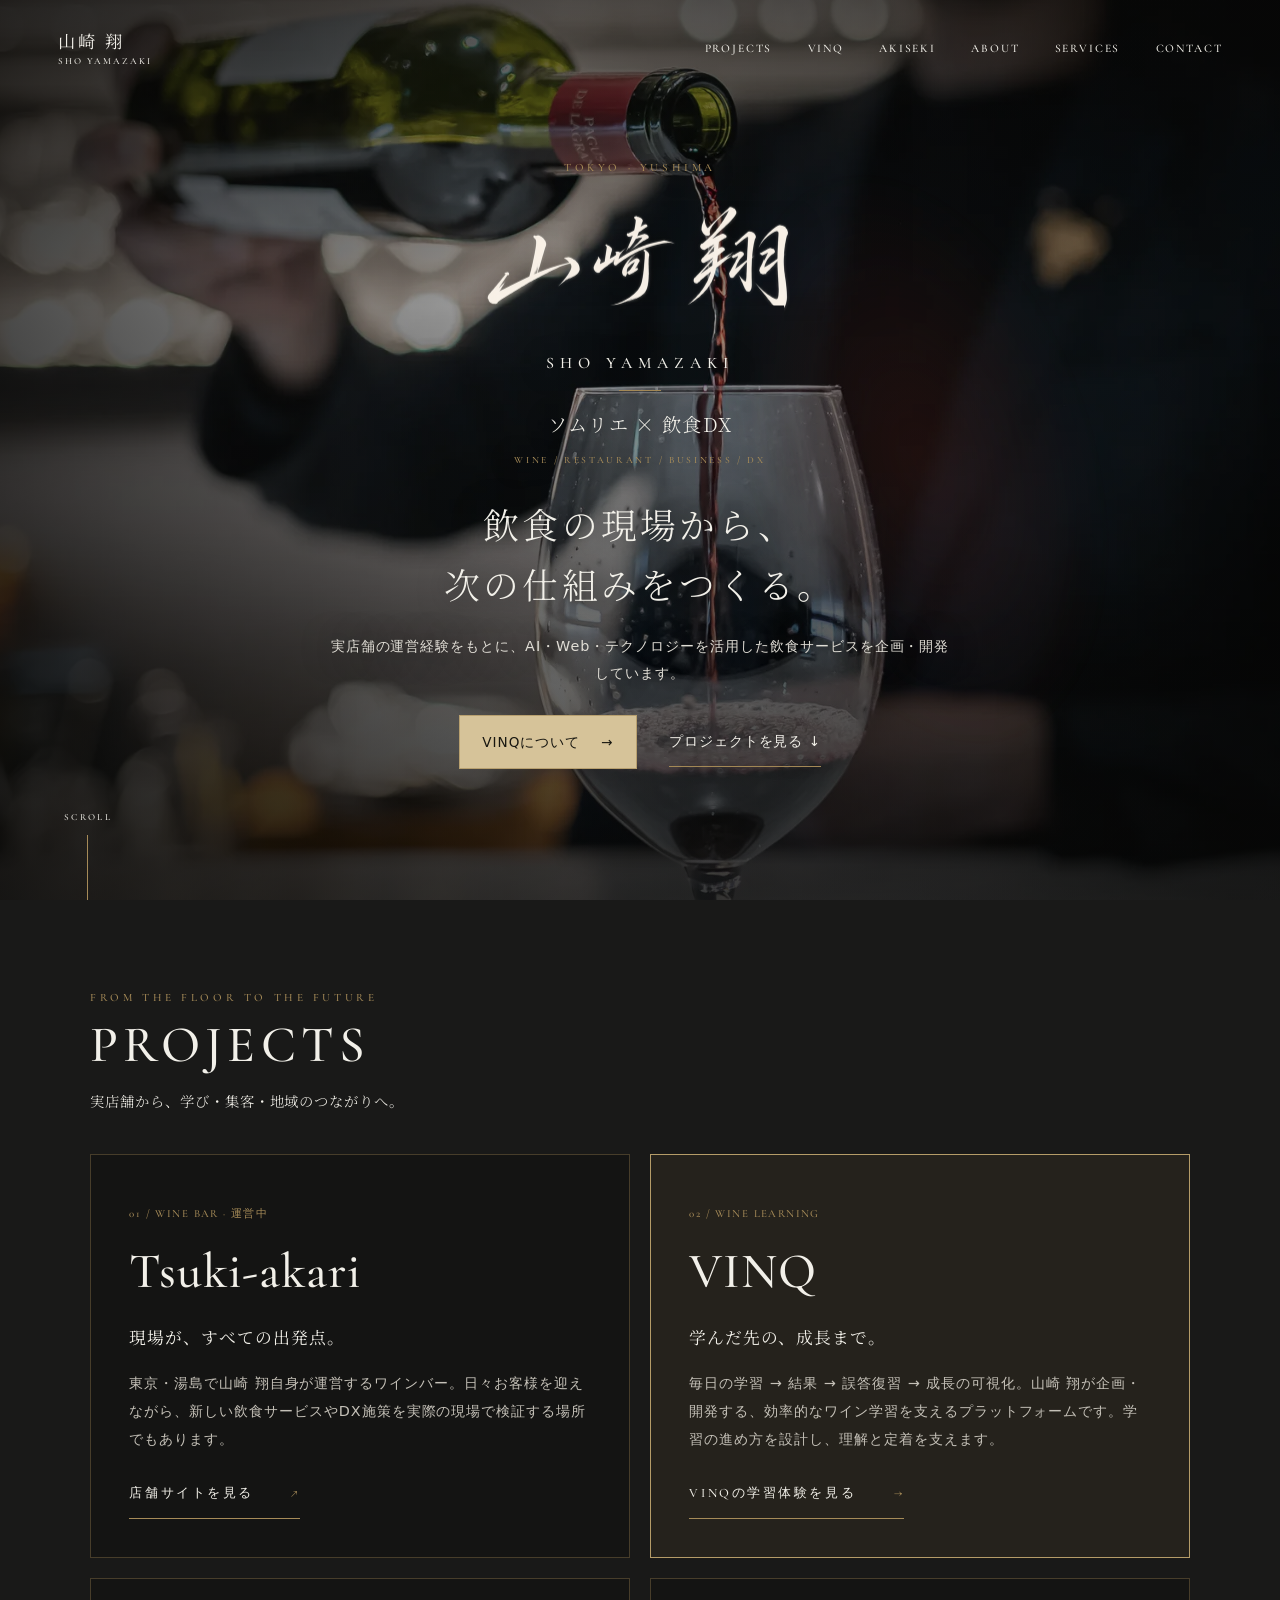
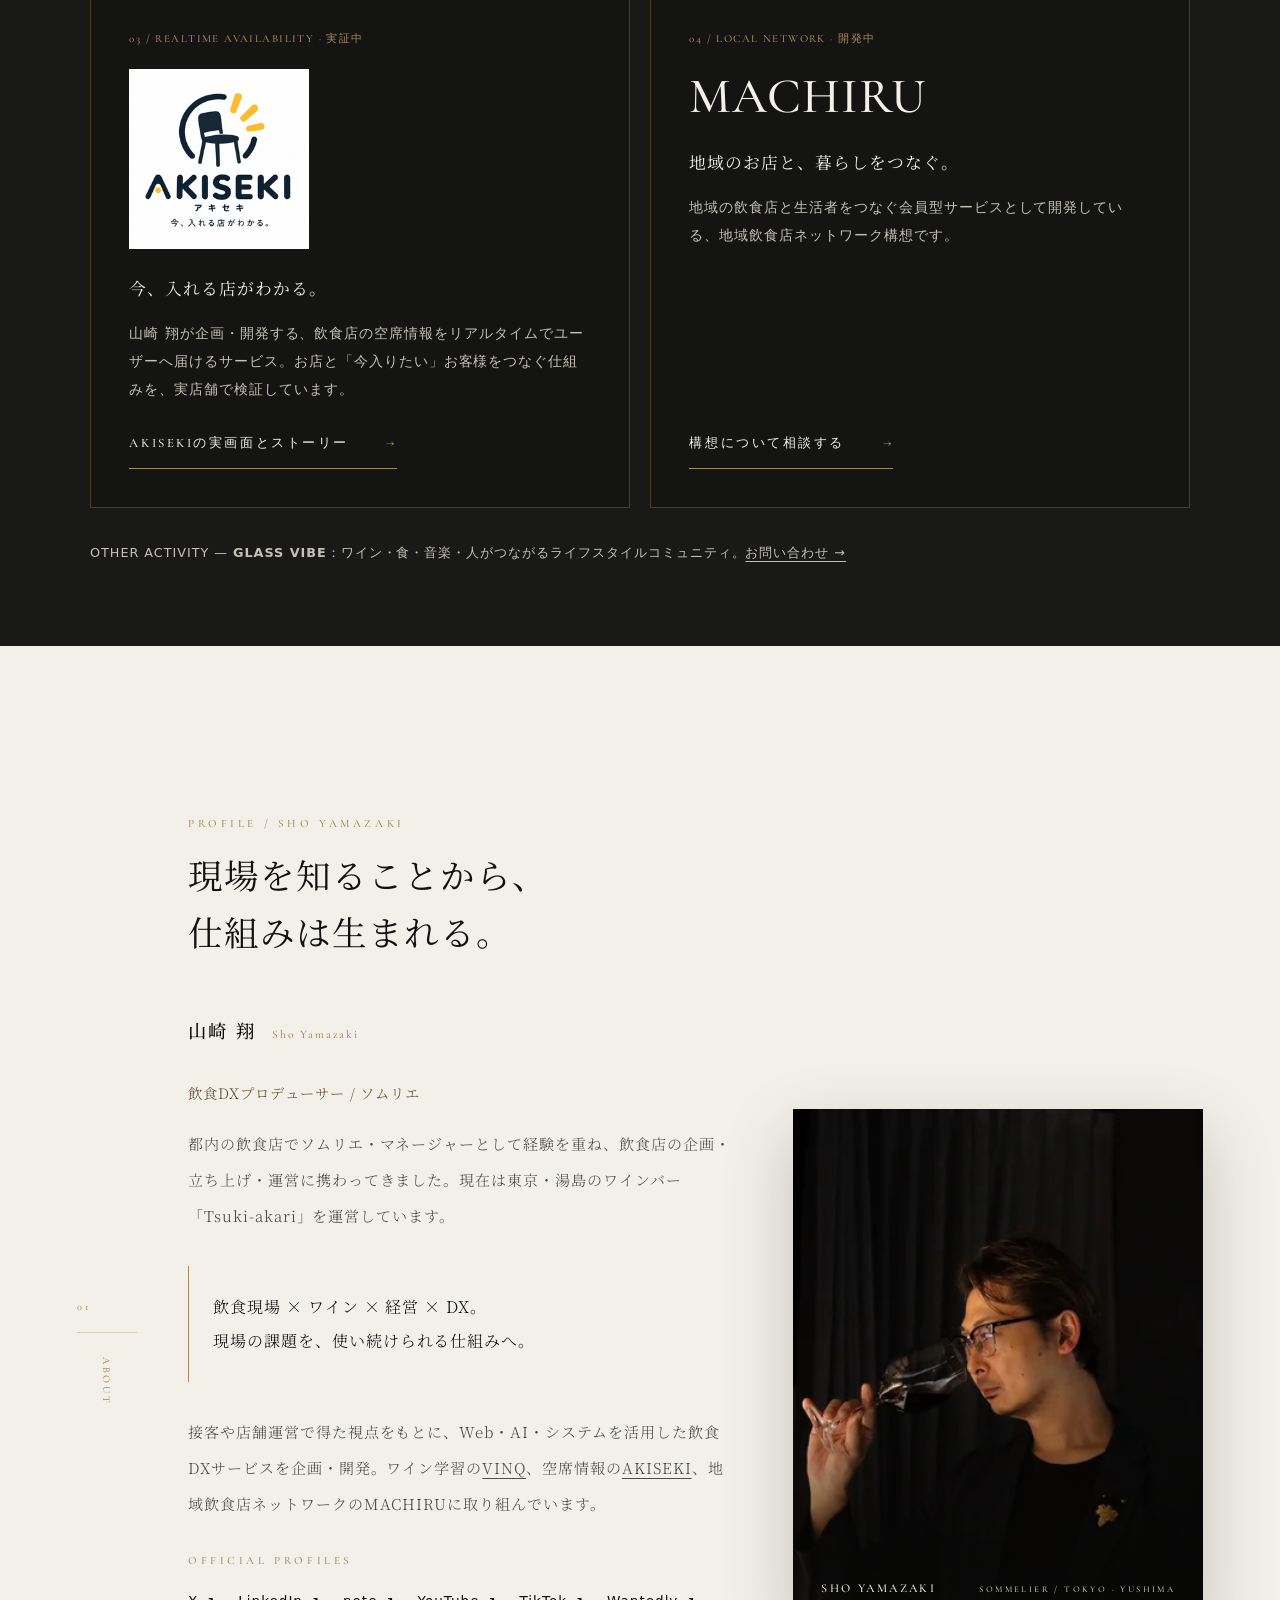
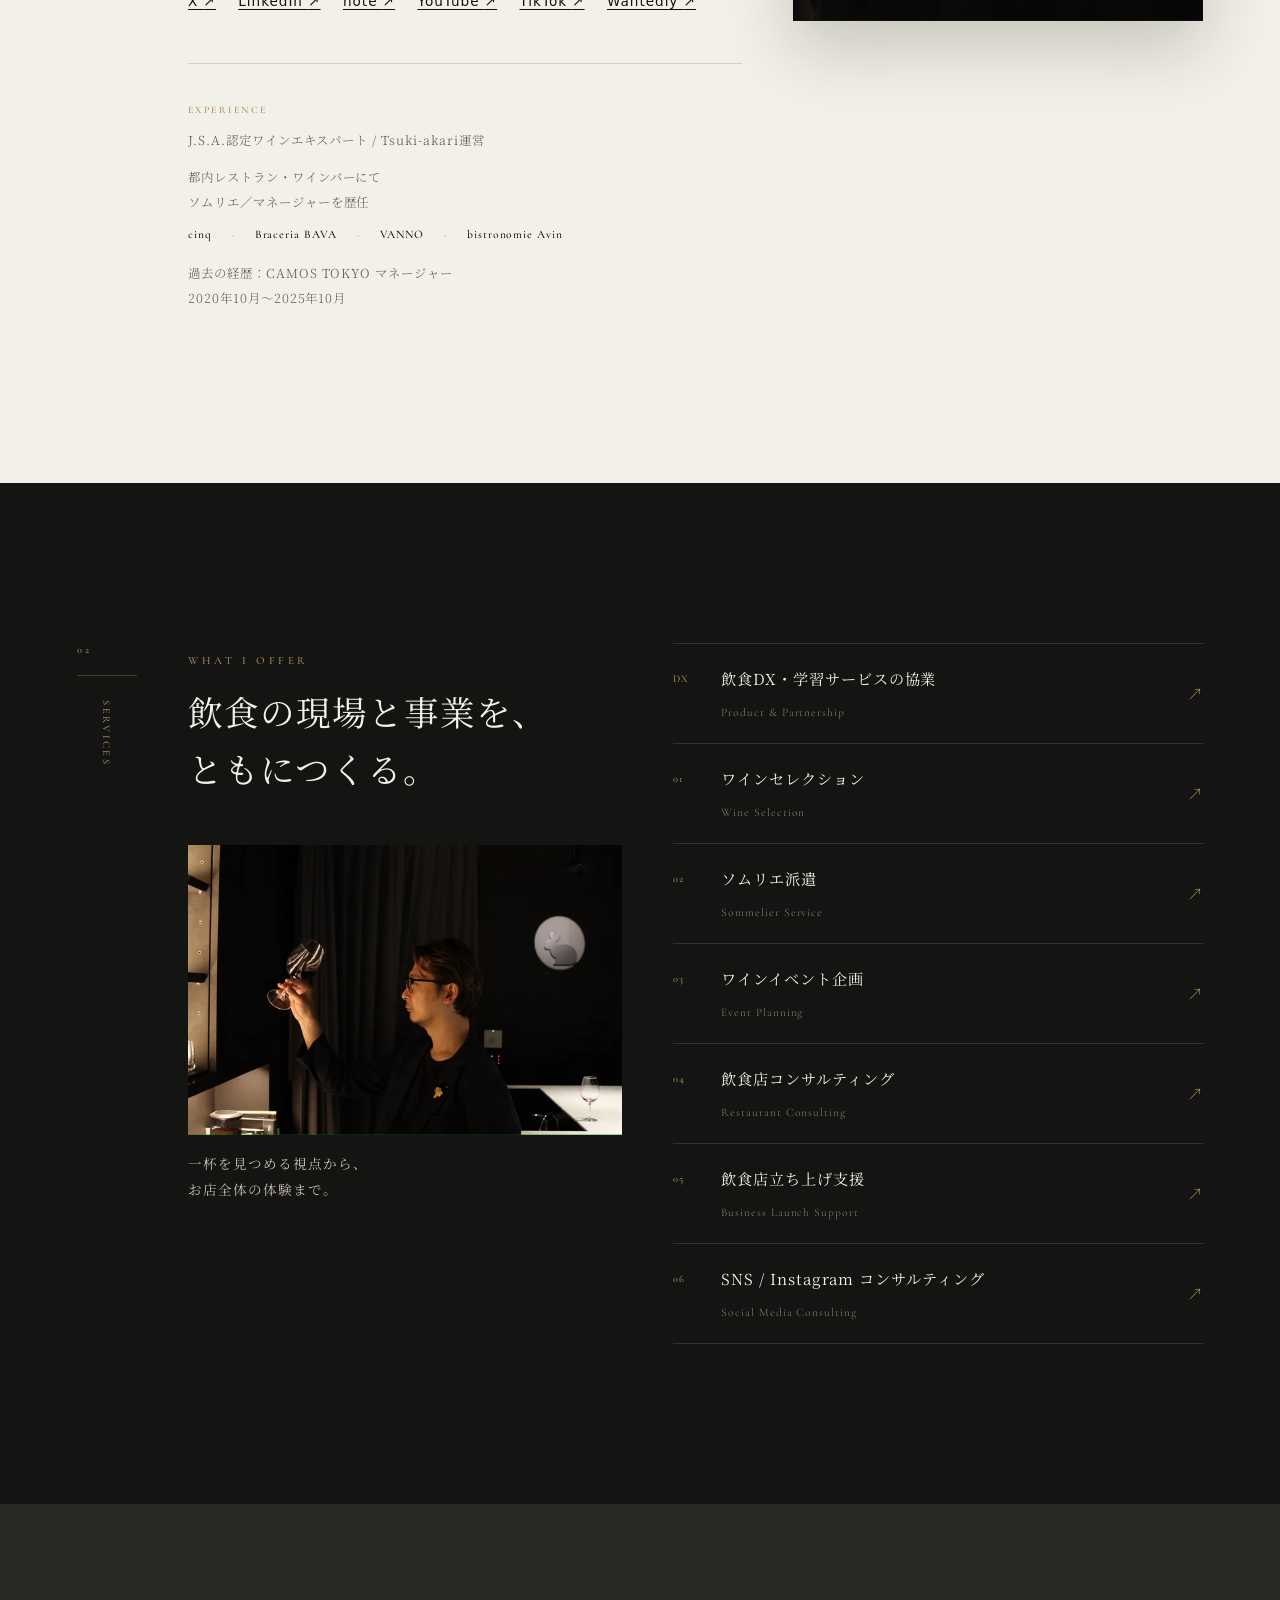
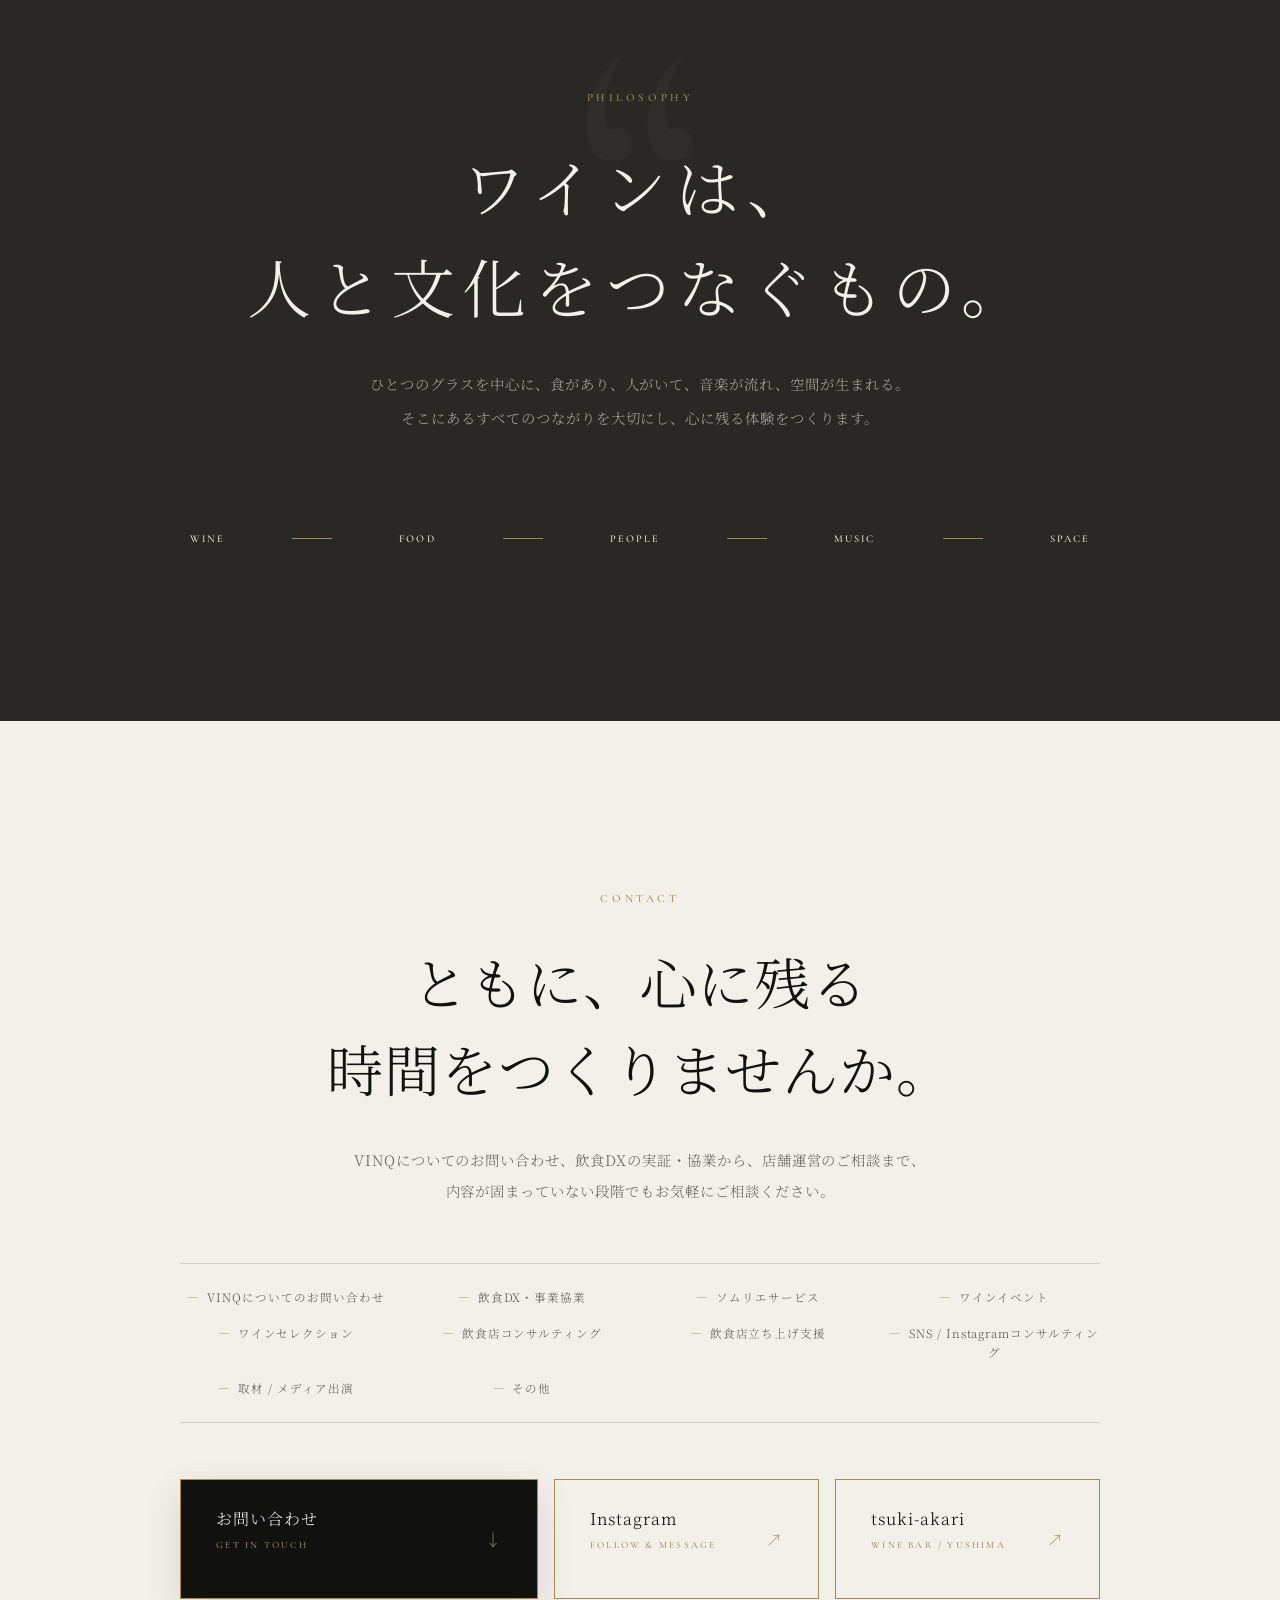
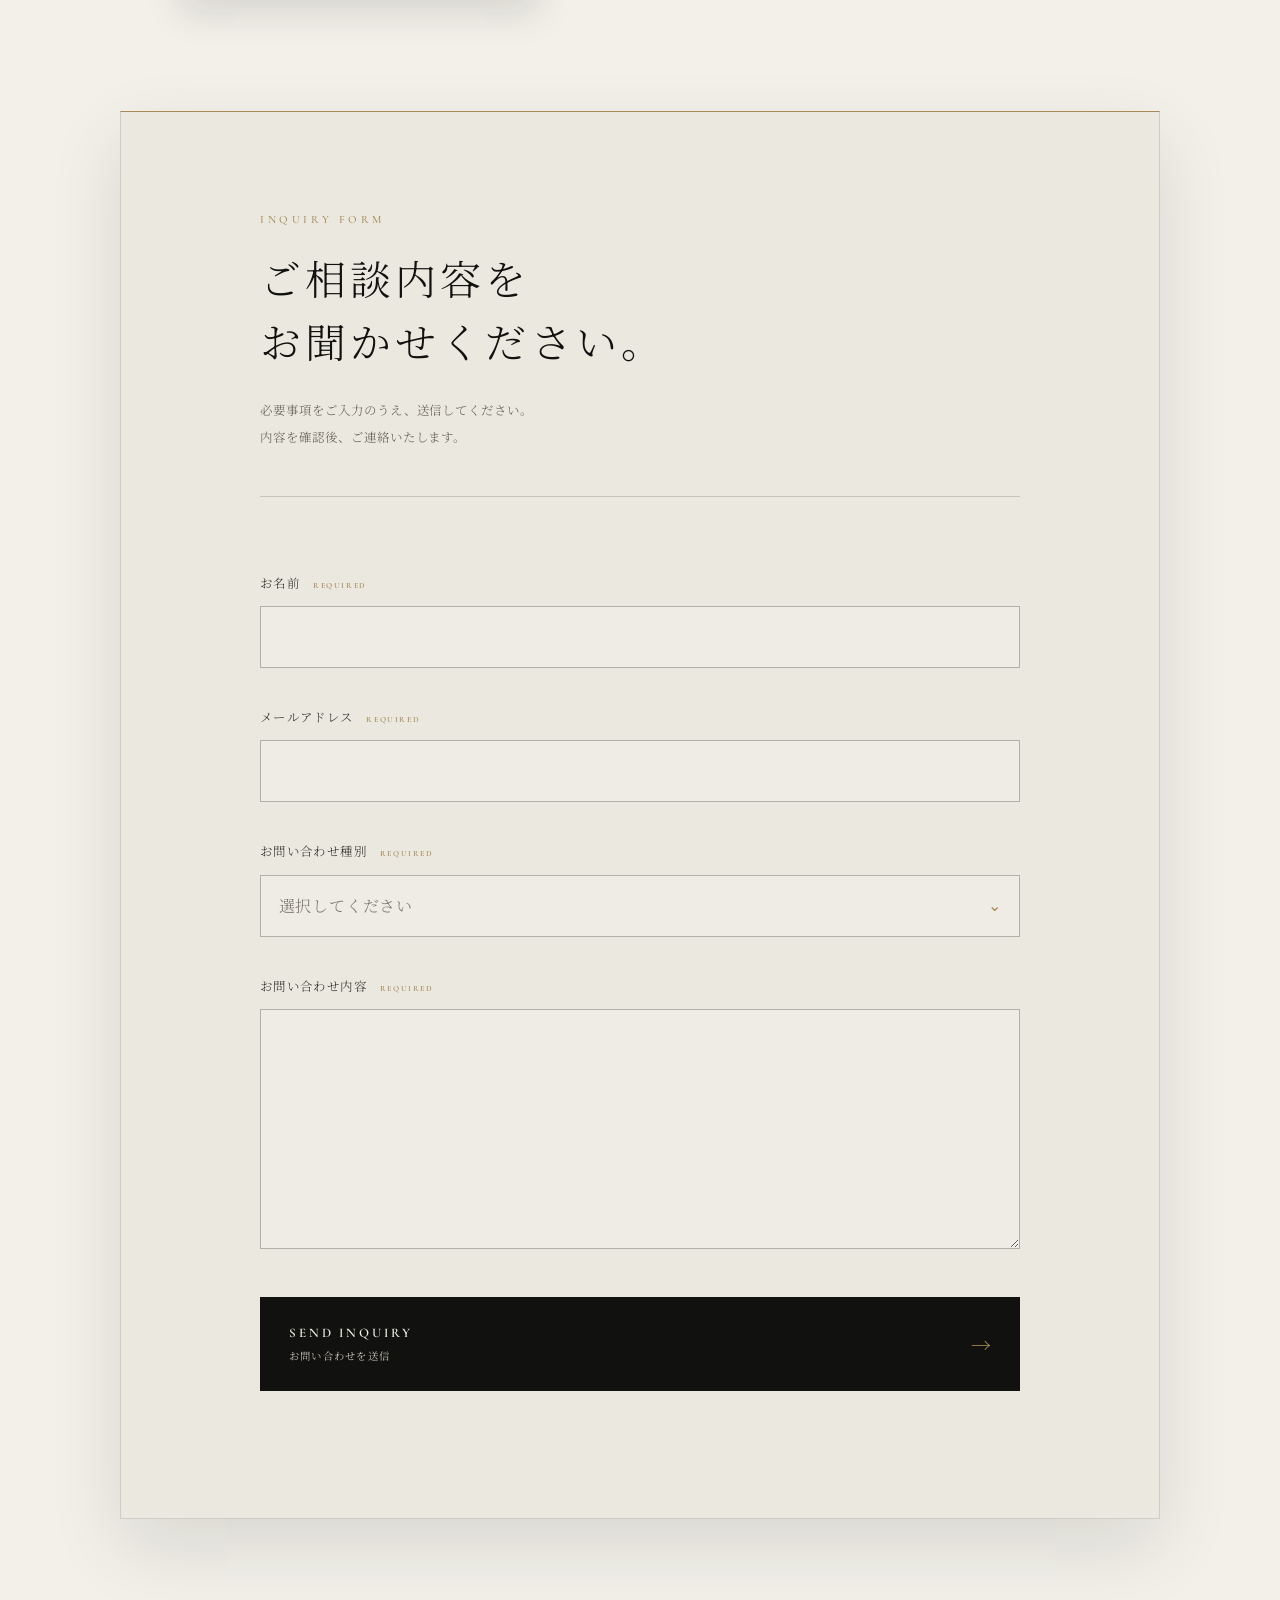
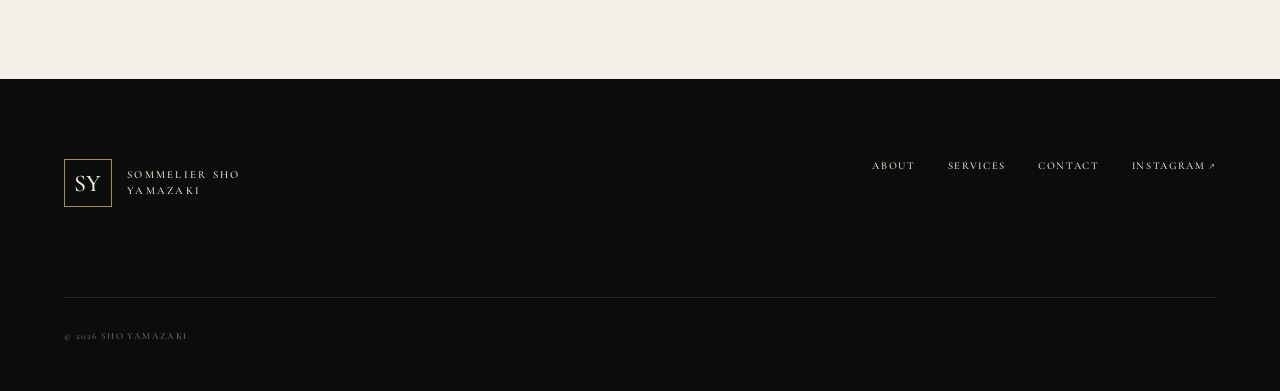
==== commit 04e39390: "Add AKISEKI portfolio page, photos, and approved official logo" ====
--- a/index.html
+++ b/index.html
@@ -22,11 +22,13 @@
   <link rel="icon" href="favicon.svg" type="image/svg+xml">
   <link rel="preconnect" href="https://fonts.googleapis.com">
   <link rel="preconnect" href="https://fonts.gstatic.com" crossorigin>
-  <link rel="preload" as="image" href="1000002187.jpg" fetchpriority="high">
-  <link rel="preload" as="image" href="yamazaki-logo.png">
+  <link rel="preload" as="image" href="assets/photos/wine-1600.webp" imagesrcset="assets/photos/wine-640.webp 640w, assets/photos/wine-1600.webp 1600w" imagesizes="100vw" fetchpriority="high">
+  <link rel="preload" as="image" href="assets/photos/signature.webp">
   <link href="https://fonts.googleapis.com/css2?family=Cormorant+Garamond:wght@400;500;600&family=Noto+Serif+JP:wght@300;400;500&display=swap" rel="stylesheet">
-  <link rel="stylesheet" href="styles.css">
-  <script src="script.js" defer></script>
+  <link rel="stylesheet" href="styles.css">
+  <link rel="stylesheet" href="hp-refresh.css">
+  <script src="script.js" defer></script>
+  <script src="navigation.js" defer></script>
   <script type="application/ld+json">
 {
   "@context": "https://schema.org",
@@ -38,7 +40,7 @@
     "山崎翔"
   ],
   "url": "https://sho-yamazaki.jp/",
-  "image": "https://sho-yamazaki.jp/1000002827.jpg",
+  "image": "https://sho-yamazaki.jp/assets/photos/profile-1280.webp",
   "jobTitle": [
     "ソムリエ",
     "飲食DXプロデューサー"
@@ -55,7 +57,7 @@
 }
   </script>
 </head>
-<body>
+<body class="home-refresh">
   <a class="skip-link" href="#main">本文へ移動</a>
   <header class="site-header" data-header>
     <a class="brand" href="#top" aria-label="山崎 翔 / Sho Yamazaki ホーム">
@@ -63,18 +65,18 @@
     </a>
     <button class="menu-button" type="button" aria-expanded="false" aria-controls="navigation"><span></span><span></span><span class="sr-only">メニューを開く</span></button>
     <nav id="navigation" class="navigation" aria-label="メインナビゲーション">
-      <a href="#places">Projects</a><a href="vinq/">VINQ</a><a href="#about">About</a><a href="#services">Services</a><a href="#contact">Contact</a>
+      <a href="#places">Projects</a><a href="vinq/">VINQ</a><a href="akiseki/">AKISEKI</a><a href="#about">About</a><a href="#services">Services</a><a href="#contact">Contact</a>
     </nav>
   </header>
 
   <main id="main">
     <section class="hero" id="top" aria-labelledby="hero-title">
-      <img class="hero-image" src="1000002187.jpg" alt="" width="1920" height="1280" fetchpriority="high">
+      <img class="hero-image" src="assets/photos/wine-1600.webp" srcset="assets/photos/wine-640.webp 640w, assets/photos/wine-1600.webp 1600w" sizes="100vw" alt="" width="1600" height="1067" fetchpriority="high">
       <div class="hero-glow" aria-hidden="true"></div>
       <div class="hero-inner">
         <p class="eyebrow reveal">TOKYO · YUSHIMA</p>
         <h1 id="hero-title" class="hero-brand reveal">
-          <span class="hero-logo-frame"><img src="yamazaki-logo.png" alt="山崎 翔" width="1718" height="768"></span>
+          <span class="hero-logo-frame"><img src="assets/photos/signature.webp" alt="山崎 翔" width="960" height="384"></span>
           <span class="hero-name">Sho Yamazaki</span>
           <span class="hero-divider" aria-hidden="true"></span>
           <span class="hero-role">ソムリエ × 飲食DX</span>
@@ -92,7 +94,7 @@
       <div class="dx-project-grid">
         <article class="dx-card"><p class="eyebrow">01 / WINE BAR · 運営中</p><h3>Tsuki-akari</h3><p class="dx-card-lead">現場が、すべての出発点。</p><p>東京・湯島で山崎 翔自身が運営するワインバー。日々お客様を迎えながら、新しい飲食サービスやDX施策を実際の現場で検証する場所でもあります。</p><a class="text-link" href="https://tsuki-akari.tokyo/" target="_blank" rel="noopener noreferrer">店舗サイトを見る <span aria-hidden="true">↗</span></a></article>
         <article class="dx-card dx-card-featured"><p class="eyebrow">02 / WINE LEARNING</p><h3>VINQ</h3><p class="dx-card-lead">学んだ先の、成長まで。</p><p>毎日の学習 → 結果 → 誤答復習 → 成長の可視化。山崎 翔が企画・開発する、効率的なワイン学習を支えるプラットフォームです。学習の進め方を設計し、理解と定着を支えます。</p><a class="text-link" href="vinq/">VINQの学習体験を見る <span aria-hidden="true">→</span></a></article>
-        <article class="dx-card"><p class="eyebrow">03 / REALTIME AVAILABILITY · 実証中</p><h3 id="akiseki">AKISEKI</h3><p class="dx-card-lead">今、入れる店がわかる。</p><p>山崎 翔が企画・開発する、飲食店の空席情報をリアルタイムでユーザーへ届けるサービス。お店と「今入りたい」お客様をつなぐ仕組みを、実店舗で検証しています。</p><a class="text-link" href="#contact">実証・協業のご相談 <span aria-hidden="true">→</span></a></article>
+        <article class="dx-card"><p class="eyebrow">03 / REALTIME AVAILABILITY · 実証中</p><h3 id="akiseki"><img class="hp-akiseki-logo" src="assets/brand/akiseki-official-280.webp" srcset="assets/brand/akiseki-official-280.webp 280w, assets/brand/akiseki-official-560.webp 560w" sizes="180px" width="280" height="280" alt="AKISEKI（アキセキ）正式ロゴ。椅子と黄色い光。" loading="lazy"></h3><p class="dx-card-lead">今、入れる店がわかる。</p><p>山崎 翔が企画・開発する、飲食店の空席情報をリアルタイムでユーザーへ届けるサービス。お店と「今入りたい」お客様をつなぐ仕組みを、実店舗で検証しています。</p><a class="text-link" href="akiseki/">AKISEKIの実画面とストーリー <span aria-hidden="true">→</span></a></article>
         <article class="dx-card"><p class="eyebrow">04 / LOCAL NETWORK · 開発中</p><h3>MACHIRU</h3><p class="dx-card-lead">地域のお店と、暮らしをつなぐ。</p><p>地域の飲食店と生活者をつなぐ会員型サービスとして開発している、地域飲食店ネットワーク構想です。</p><a class="text-link" href="#contact">構想について相談する <span aria-hidden="true">→</span></a></article>
       </div>
       <p class="dx-other">OTHER ACTIVITY — <strong>GLASS VIBE</strong>：ワイン・食・音楽・人がつながるライフスタイルコミュニティ。<a href="#contact">お問い合わせ →</a></p>
@@ -107,7 +109,7 @@
           <p class="profile-name"><strong>山崎 翔</strong><span>Sho Yamazaki</span></p>
           <p class="profile-role">飲食DXプロデューサー / ソムリエ</p><p>都内の飲食店でソムリエ・マネージャーとして経験を重ね、飲食店の企画・立ち上げ・運営に携わってきました。現在は東京・湯島のワインバー「Tsuki-akari」を運営しています。</p>
           <p class="profile-statement">飲食現場 × ワイン × 経営 × DX。<br>現場の課題を、使い続けられる仕組みへ。</p>
-          <p>接客や店舗運営で得た視点をもとに、Web・AI・システムを活用した飲食DXサービスを企画・開発。ワイン学習の<a href="vinq/">VINQ</a>、空席情報の<a href="#akiseki">AKISEKI</a>、地域飲食店ネットワークのMACHIRUに取り組んでいます。</p>
+          <p>接客や店舗運営で得た視点をもとに、Web・AI・システムを活用した飲食DXサービスを企画・開発。ワイン学習の<a href="vinq/">VINQ</a>、空席情報の<a href="akiseki/">AKISEKI</a>、地域飲食店ネットワークのMACHIRUに取り組んでいます。</p>
         </div>
         <nav class="profile-links" aria-label="山崎 翔の公式SNS・外部プロフィール">
           <p class="eyebrow">OFFICIAL PROFILES</p>
@@ -128,14 +130,14 @@
         </div>
       </div>
       <figure class="portrait">
-        <img src="1000002827.jpg" alt="ワインボトルとワイングラスを手にするソムリエ山崎 翔" width="768" height="1024" loading="lazy" decoding="async">
+        <img src="assets/photos/profile-1280.webp" srcset="assets/photos/profile-640.webp 640w, assets/photos/profile-1280.webp 1280w" sizes="(max-width:850px) 90vw, 36vw" alt="ワイングラスを手に、香りを確かめる山崎 翔" width="1280" height="854" loading="lazy" decoding="async">
         <figcaption><span>SHO YAMAZAKI</span><small>SOMMELIER / TOKYO · YUSHIMA</small></figcaption>
       </figure>
     </section>
 
 <section class="section services" id="services" aria-labelledby="services-title">
       <div class="section-label"><span>02</span><p>SERVICES</p></div>
-      <div class="services-head"><p class="eyebrow">WHAT I OFFER</p><h2 id="services-title"><span>飲食の現場と事業を、</span><span>ともにつくる。</span></h2></div>
+      <div class="services-head"><p class="eyebrow">WHAT I OFFER</p><h2 id="services-title"><span>飲食の現場と事業を、</span><span>ともにつくる。</span></h2><figure class="hp-field-photo"><img src="assets/photos/sommelier-1280.webp" srcset="assets/photos/sommelier-640.webp 640w, assets/photos/sommelier-1280.webp 1280w" sizes="(max-width:850px) 90vw, 35vw" width="1280" height="854" loading="lazy" decoding="async" alt="グラスを光にかざしてワインの色を確かめる山崎 翔"><figcaption>一杯を見つめる視点から、<br>お店全体の体験まで。</figcaption></figure></div>
       <ol class="service-list">
         <li><a href="#contact"><span>DX</span><h3>飲食DX・学習サービスの協業</h3><p>Product &amp; Partnership</p><i aria-hidden="true">↗</i></a></li>
         <li><a href="#contact"><span>01</span><h3>ワインセレクション</h3><p>Wine Selection</p><i aria-hidden="true">↗</i></a></li>
--- a/styles.css
+++ b/styles.css
@@ -1,294 +1,294 @@
-:root{--ink:#111110;--charcoal:#191918;--paper:#f2f0e9;--muted:#a5a197;--gold:#a68b58;--line:rgba(166,139,88,.35);--serif:"Cormorant Garamond","Times New Roman",serif;--jp:"Noto Serif JP",serif}*{box-sizing:border-box}html{scroll-behavior:smooth;overflow-x:hidden}body{margin:0;overflow-x:hidden;background:var(--ink);color:var(--paper);font-family:var(--jp);font-weight:300;letter-spacing:.06em}a{color:inherit;text-decoration:none}.skip-link{position:fixed;top:-4rem;left:1rem;z-index:100;background:var(--paper);color:var(--ink);padding:.8rem}.skip-link:focus{top:1rem}.sr-only{position:absolute;width:1px;height:1px;overflow:hidden;clip:rect(0,0,0,0)}.site-header{position:fixed;z-index:20;top:0;left:0;width:100%;height:96px;padding:0 4.5vw;display:flex;align-items:center;justify-content:space-between;border-bottom:1px solid transparent;transition:.4s}.site-header.scrolled{height:72px;background:rgba(17,17,16,.94);border-color:rgba(255,255,255,.1);backdrop-filter:blur(12px)}.brand{display:flex;align-items:center;gap:15px}.brand>span{font:500 1.5rem var(--serif);letter-spacing:.04em;border:1px solid var(--gold);width:48px;height:48px;display:grid;place-items:center}.brand small{font:500 .67rem var(--serif);letter-spacing:.21em;line-height:1.5;max-width:115px}.navigation{display:flex;gap:2.2rem;font:500 .72rem var(--serif);letter-spacing:.16em;text-transform:uppercase}.navigation a{position:relative}.navigation a:after{content:"";position:absolute;left:0;bottom:-8px;width:0;border-bottom:1px solid var(--gold);transition:.3s}.navigation a:hover:after,.navigation a:focus-visible:after{width:100%}.menu-button{display:none;background:none;border:0;color:white}.hero{height:100svh;min-height:680px;position:relative;display:grid;place-items:center;overflow:hidden;background:radial-gradient(circle at 68% 48%,#382922 0,transparent 23%),linear-gradient(120deg,#0d0d0c 15%,#191817 58%,#0d0d0c)}.hero:before{content:"";position:absolute;inset:0;opacity:.22;background:repeating-linear-gradient(118deg,transparent 0 80px,rgba(255,255,255,.03) 81px 82px)}.hero-glow{position:absolute;width:28vw;height:70vh;right:14%;top:16%;border-radius:50%;background:radial-gradient(ellipse,rgba(144,45,32,.38),rgba(10,10,9,0) 67%);filter:blur(15px);transform:rotate(-18deg)}.hero-inner{text-align:center;z-index:1}.eyebrow{font:500 .7rem var(--serif);letter-spacing:.32em;color:var(--gold);text-transform:uppercase}.hero h1{margin:2.5rem 0 2rem;font:400 clamp(4.2rem,10.5vw,10.5rem)/.72 var(--serif);letter-spacing:.02em}.hero h1 span{display:block}.hero h1 span:last-child{font-size:.62em;letter-spacing:.14em;margin-top:.6em}.hero-copy{font-size:clamp(1.1rem,1.7vw,1.5rem);line-height:2.15;letter-spacing:.17em}.scroll-cue{position:absolute;bottom:0;left:5vw;display:flex;flex-direction:column;align-items:center;gap:12px;font:500 .58rem var(--serif);letter-spacing:.25em}.scroll-cue i{height:65px;border-left:1px solid var(--gold)}.section{padding:10rem 6vw;display:grid;grid-template-columns:10% 1fr 36%;gap:7vw}.section-label{color:var(--gold);font:500 .65rem var(--serif);letter-spacing:.26em}.section-label span{display:block;padding-bottom:1.2rem;border-bottom:1px solid var(--line)}.section-label p{writing-mode:vertical-rl;margin:1.5rem auto}.about{background:var(--paper);color:var(--ink);align-items:center}.about h2,.services h2{font-size:clamp(2.2rem,4vw,4rem);font-weight:400;line-height:1.65;margin:1rem 0 3rem}.about h2 span,.services h2 span{display:block;white-space:nowrap}.about-copy{max-width:550px;font-size:.94rem;line-height:2.4;color:#4f4c46}.portrait{height:620px;position:relative;display:grid;place-items:center;background:linear-gradient(145deg,#36332e,#171716);color:var(--paper);overflow:hidden}.portrait:after{content:"";position:absolute;width:180px;height:80%;border-radius:50% 50% 10% 10%;background:linear-gradient(#6c6358,#232220);filter:blur(18px);opacity:.55}.monogram{font:400 9rem var(--serif);opacity:.08}.placeholder>p{position:absolute;z-index:2;bottom:25px;left:30px;font:500 .62rem var(--serif);letter-spacing:.2em}.placeholder>p span{color:var(--muted);line-height:2}.project{min-height:760px;display:grid;grid-template-columns:1.08fr .92fr}.project-light{background:var(--paper);color:var(--ink)}.project-dark{background:#181817}.project-visual{min-height:620px;position:relative;background:linear-gradient(130deg,rgba(255,255,255,.025),transparent 40%),radial-gradient(circle at 28% 35%,rgba(117,67,45,.22),transparent 36%),linear-gradient(145deg,#302b27,#121211 72%);overflow:hidden}.project-visual:after{content:"";position:absolute;inset:0;background:linear-gradient(180deg,transparent 55%,rgba(0,0,0,.45)),repeating-linear-gradient(115deg,transparent 0 110px,rgba(255,255,255,.018) 111px 112px)}.project-visual>span{position:absolute;z-index:1;bottom:3rem;left:3rem;color:#ddd;font:500 .61rem var(--serif);letter-spacing:.25em}.project-light .project-visual{order:2;background:linear-gradient(145deg,rgba(255,255,255,.05),transparent 42%),radial-gradient(circle at 70% 32%,rgba(135,80,58,.2),transparent 35%),linear-gradient(140deg,#4b4540,#191817 70%)}.project-content{padding:9vw;display:flex;flex-direction:column;justify-content:center;align-items:flex-start}.project-content h2{font:400 clamp(4rem,7vw,7rem)/1 var(--serif);margin:1.5rem 0}.project-content>p:not(.eyebrow,.ja-title,.formula){max-width:480px;color:var(--muted);line-height:2.3;font-size:.9rem}.project-light .project-content>p{color:#55514c}.ja-title{font-size:1.1rem;margin:0 0 2rem}.formula{font:400 clamp(1.15rem,2vw,1.6rem) var(--serif);letter-spacing:.05em}.formula i{color:var(--gold);padding:0 .35em}.text-link{font:500 .7rem var(--serif);letter-spacing:.2em;border-bottom:1px solid var(--gold);padding:1rem 0;margin-top:2rem;transition:color .25s,padding .25s}.text-link span{margin-left:2rem;color:var(--gold)}.text-link:hover,.text-link:focus-visible{color:var(--gold);padding-right:.5rem}.services{grid-template-columns:10% 1fr 48%;background:#141413}.service-list{list-style:none;padding:0;margin:0}.service-list li{border-top:1px solid rgba(255,255,255,.13)}.service-list li:last-child{border-bottom:1px solid rgba(255,255,255,.13)}.service-list a{display:grid;grid-template-columns:3rem minmax(0,1fr) auto 1rem;align-items:center;gap:1rem;padding:1.5rem 0;transition:padding .25s,background .25s}.service-list a:hover,.service-list a:focus-visible{padding-right:.5rem;padding-left:.5rem;background:rgba(255,255,255,.025)}.service-list span{font:500 .65rem var(--serif);color:var(--gold)}.service-list h3{font-size:.95rem;font-weight:400;margin:0;word-break:keep-all;overflow-wrap:normal}.service-list p{font:400 .72rem var(--serif);color:#77746d;margin:0}.service-list i{color:var(--gold);font-style:normal}.philosophy{background:#292824;text-align:center;padding:11rem 5vw;position:relative;overflow:hidden}.philosophy-mark{position:absolute;left:50%;top:2rem;transform:translateX(-50%);font:400 26rem var(--serif);color:rgba(255,255,255,.025)}.philosophy h2{font-size:clamp(2.5rem,5vw,5.2rem);font-weight:300;line-height:1.55;letter-spacing:.12em;margin:2rem}.philosophy>p:not(.eyebrow){color:#aaa69c;line-height:2.4;font-size:.9rem}.philosophy-words{max-width:900px;margin:6rem auto 0;display:flex;align-items:center;justify-content:space-between;font:500 .65rem var(--serif);letter-spacing:.2em}.philosophy-words i{width:40px;border-top:1px solid var(--gold)}.contact{background:var(--paper);color:var(--ink);text-align:center;padding:10rem 5vw}.contact h2{font-size:clamp(2.4rem,4.4vw,4.7rem);font-weight:300;line-height:1.55;margin:2rem}.contact>p:not(.eyebrow,.contact-note){color:#68645e;line-height:2.2;font-size:.9rem}.contact-button{width:min(480px,100%);min-height:110px;margin:4rem auto 1.5rem;border:1px solid var(--gold);background:var(--ink);color:var(--paper);display:grid;grid-template-columns:1fr auto;grid-template-rows:1fr 1fr;text-align:left;padding:1.7rem 2.2rem;box-shadow:0 14px 35px rgba(17,17,16,.12);transition:transform .3s,background .3s,box-shadow .3s}.contact-button:hover,.contact-button:focus-visible{background:#292824;transform:translateY(-3px);box-shadow:0 20px 45px rgba(17,17,16,.2)}.contact-button span{font-size:1rem}.contact-button small{font:500 .6rem var(--serif);letter-spacing:.23em;color:var(--gold)}.contact-button i{grid-row:1/3;grid-column:2;align-self:center;color:var(--gold);font-style:normal}.contact-note{font-size:.65rem;color:#99958e}footer{padding:5rem 5vw 2.5rem;background:#0c0c0b;display:grid;grid-template-columns:1fr 1fr;gap:5rem}footer>div{display:flex;justify-content:flex-end;gap:2rem;font:500 .65rem var(--serif);letter-spacing:.16em}footer>p{grid-column:1/3;border-top:1px solid rgba(255,255,255,.1);padding-top:2rem;color:#706e68;font:500 .58rem var(--serif);letter-spacing:.15em}.reveal{animation:appear 1.2s both}.hero h1{animation-delay:.15s}.hero-copy{animation-delay:.3s}@keyframes appear{from{opacity:0;transform:translateY(24px)}to{opacity:1;transform:none}}@media(max-width:850px){.site-header{height:76px;padding:0 22px}.brand>span{width:40px;height:40px}.navigation{position:fixed;inset:0;background:#10100f;display:flex;flex-direction:column;justify-content:center;align-items:center;gap:2.5rem;font-size:1rem;visibility:hidden;opacity:0;transition:.3s}.navigation.open{visibility:visible;opacity:1}.menu-button{display:block;position:relative;z-index:2;width:38px;height:38px}.menu-button span:not(.sr-only){display:block;border-top:1px solid currentColor;margin:7px}.hero h1{font-size:clamp(3.2rem,16vw,6rem)}.hero-glow{width:80vw;right:-5%}.section{padding:7rem 24px;display:block}.section-label{display:none}.about h2,.services h2{font-size:2.2rem}.portrait{height:480px;margin-top:4rem}.project{display:flex;flex-direction:column;min-height:0}.project-light .project-visual{order:0}.project-visual{min-height:430px}.project-content{padding:6rem 24px}.project-content h2{font-size:4rem}.services-head{margin-bottom:4rem}.service-list li{grid-template-columns:2rem 1fr}.service-list li p{grid-column:2}.philosophy{padding:7rem 22px}.philosophy h2{font-size:2.2rem;margin:2rem 0}.philosophy>p:not(.eyebrow){text-align:left}.philosophy-words{flex-wrap:wrap;gap:1rem;justify-content:center;margin-top:4rem}.philosophy-words i{width:12px}.contact{padding:7rem 22px}.contact h2{font-size:2.1rem;margin:2rem 0}.contact br{display:none}footer{display:block;padding:4rem 24px 2rem}footer>div{justify-content:flex-start;flex-wrap:wrap;margin:3rem 0}footer>p{margin-top:2rem}.footer-brand small{display:block}}@media(prefers-reduced-motion:reduce){*{scroll-behavior:auto!important;animation:none!important;transition:none!important}}
-
-/* Editorial photography */
-.hero-image {
-  position: absolute;
-  inset: 0;
-  width: 100%;
-  height: 100%;
-  object-fit: cover;
-  object-position: center 48%;
-  filter: saturate(.78) contrast(1.06);
-  transform: scale(1.01);
-}
-
-.hero::before {
-  z-index: 1;
-  opacity: 1;
-  background:
-    linear-gradient(90deg, rgba(7, 7, 6, .73) 0%, rgba(8, 8, 7, .35) 44%, rgba(7, 7, 6, .52) 100%),
-    linear-gradient(180deg, rgba(7, 7, 6, .54) 0%, transparent 34%, rgba(7, 7, 6, .68) 100%);
-}
-
-.hero-glow { z-index: 1; opacity: .45; }
-.hero-inner { position: relative; z-index: 2; text-shadow: 0 2px 32px rgba(0, 0, 0, .75); }
-.scroll-cue { z-index: 2; }
-
-.portrait {
-  margin: 0;
-  display: block;
-  box-shadow: 0 25px 65px rgba(38, 32, 22, .22);
-}
-
-.portrait::after {
-  inset: 0;
-  width: auto;
-  height: auto;
-  border-radius: 0;
-  background: linear-gradient(180deg, transparent 55%, rgba(8, 8, 7, .76) 100%);
-  filter: none;
-  opacity: 1;
-}
-
-.portrait img {
-  width: 100%;
-  height: 100%;
-  display: block;
-  object-fit: cover;
-  object-position: 58% 48%;
-  filter: saturate(.82) contrast(1.03);
-}
-
-.portrait figcaption {
-  position: absolute;
-  z-index: 2;
-  right: 28px;
-  bottom: 26px;
-  left: 28px;
-  display: flex;
-  align-items: flex-end;
-  justify-content: space-between;
-  gap: 1rem;
-  font: 500 .75rem var(--serif);
-  letter-spacing: .2em;
-}
-
-.portrait figcaption small { color: #c8c3b8; font-size: .55rem; }
-
-/* Profile details */
-.profile-name { display: flex; align-items: baseline; gap: 1rem; margin-bottom: 1.5rem; color: var(--ink); }
-.profile-name strong { font-size: 1.15rem; font-weight: 500; letter-spacing: .12em; }
-.profile-name span { font: 500 .72rem var(--serif); color: var(--gold); letter-spacing: .16em; }
-.profile-statement { margin: 2rem 0; padding: 1.5rem 0 1.5rem 1.5rem; border-left: 1px solid var(--gold); color: var(--ink); font-size: 1rem; line-height: 2.1; }
-.career { margin-top: 2.75rem; padding-top: 1.75rem; border-top: 1px solid rgba(17,17,16,.14); font-size: .78rem; line-height: 2; color: #625e57; }
-.career-title { margin: 0 0 1rem; font: 500 .62rem var(--serif); letter-spacing: .25em; color: var(--gold); }
-.career > p { margin: .75rem 0; }
-.career ul { display: flex; flex-wrap: wrap; gap: .25rem 1.25rem; margin: .7rem 0 1.25rem; padding: 0; list-style: none; font: 500 .72rem var(--serif); letter-spacing: .08em; color: var(--ink); }
-.career li:not(:last-child)::after { content: "·"; margin-left: 1.25rem; color: var(--gold); }
-
-/* Contact routes */
-.inquiry-list { width: min(920px, 100%); margin: 3.5rem auto 0; padding: 1.5rem 0; border-top: 1px solid rgba(17,17,16,.15); border-bottom: 1px solid rgba(17,17,16,.15); display: grid; grid-template-columns: repeat(4, 1fr); gap: 1rem 1.5rem; list-style: none; color: #5d5952; font-size: .72rem; line-height: 1.7; }
-.inquiry-list li::before { content: "—"; margin-right: .6em; color: var(--gold); }
-.contact-actions { width: min(920px, 100%); margin: 3.5rem auto 1.5rem; display: grid; grid-template-columns: 1.35fr 1fr 1fr; gap: 1rem; }
-.contact-actions .contact-button { width: 100%; min-height: 120px; margin: 0; }
-.contact-button-secondary { background: transparent; color: var(--ink); box-shadow: none; }
-.contact-button-secondary:hover,.contact-button-secondary:focus-visible { color: var(--paper); }
-
-/* Inquiry form */
-.inquiry-panel { scroll-margin-top: 90px; width: min(1040px, 100%); margin: 7rem auto 0; padding: clamp(4rem, 7vw, 6.5rem) clamp(2rem, 8vw, 8rem); background: #ebe8df; color: var(--ink); text-align: left; border: 1px solid rgba(17,17,16,.12); border-top-color: var(--gold); box-shadow: 0 28px 70px rgba(17,17,16,.11); }
-.inquiry-heading { width: min(760px, 100%); margin: 0 auto clamp(3.5rem, 6vw, 5rem); padding-bottom: 2.75rem; border-bottom: 1px solid rgba(17,17,16,.16); }
-.inquiry-heading h3 { margin: 1.25rem 0 1.5rem; font-size: clamp(2rem, 3.2vw, 3.3rem); font-weight: 300; line-height: 1.55; letter-spacing: .1em; }
-.inquiry-heading > p:last-child { margin-bottom: 0; color: #625e57; font-size: .78rem; line-height: 2.2; }
-.inquiry-form { width: min(760px, 100%); margin: 0 auto; display: grid; grid-template-columns: minmax(0, 1fr); gap: 2.5rem; }
-.form-field { min-width: 0; }
-.form-field-full { grid-column: 1; }
-.form-field label { display: flex; align-items: baseline; justify-content: flex-start; gap: .8rem; margin-bottom: .9rem; color: #302e2a; font-size: .78rem; letter-spacing: .11em; }
-.form-field label span { color: var(--gold); font: 600 .5rem var(--serif); letter-spacing: .2em; text-transform: uppercase; }
-.form-field input,.form-field select,.form-field textarea { -webkit-appearance: none; appearance: none; display: block; width: 100%; max-width: 100%; margin: 0; border: 1px solid rgba(17,17,16,.28); border-radius: 0; outline: 0; background: rgba(242,240,233,.45); color: var(--ink); font: 300 16px/1.7 var(--jp); letter-spacing: .05em; box-shadow: none; transition: border-color .25s, background-color .25s, box-shadow .25s; }
-.form-field input,.form-field select { min-height: 62px; padding: .9rem 1.1rem; }
-.form-field textarea { min-height: 240px; padding: 1rem 1.1rem; resize: vertical; }
-.form-field input:hover,.form-field select:hover,.form-field textarea:hover { border-color: rgba(166,139,88,.8); }
-.form-field input:focus-visible,.form-field select:focus-visible,.form-field textarea:focus-visible { border-color: var(--gold); background: var(--paper); box-shadow: 0 0 0 2px rgba(166,139,88,.16); }
-.select-wrap { position: relative; width: 100%; }
-.select-wrap::after { content: "⌄"; position: absolute; top: 50%; right: 1.15rem; color: var(--gold); pointer-events: none; transform: translateY(-58%); }
-.form-field select { padding-right: 3.25rem; cursor: pointer; }
-.form-field select:invalid { color: #77736b; }
-.form-submit { padding-top: .5rem; }
-.form-submit button { -webkit-appearance: none; appearance: none; width: 100%; max-width: 100%; min-height: 94px; margin: 0; border: 1px solid var(--ink); border-radius: 0; background: var(--ink); color: var(--paper); display: grid; grid-template-columns: 1fr auto; grid-template-rows: 1fr 1fr; align-items: center; padding: 1.5rem 1.75rem; text-align: left; font: inherit; box-shadow: none; cursor: pointer; transition: border-color .25s, background-color .25s, color .25s, transform .25s, box-shadow .25s, opacity .25s; }
-.form-submit button span { font: 600 .82rem var(--serif); letter-spacing: .22em; }
-.form-submit button small { font: 400 .65rem var(--jp); letter-spacing: .12em; color: #c7c2b7; }
-.form-submit button i { grid-row: 1 / 3; grid-column: 2; color: var(--gold); font-style: normal; font-size: 1.25rem; transition: transform .25s; }
-.form-submit button:hover { border-color: var(--gold); background: #292824; transform: translateY(-2px); box-shadow: 0 14px 30px rgba(17,17,16,.14); }
-.form-submit button:hover i { transform: translateX(4px); }
-.form-submit button:focus-visible { border-color: var(--gold); outline: 2px solid var(--gold); outline-offset: 4px; }
-.form-submit button:disabled { border-color: #77736b; background: #77736b; opacity: .68; cursor: wait; transform: none; box-shadow: none; }
-.form-submit button:disabled i { transform: none; }
-.form-status { min-height: 1.8em; margin: 1rem 0 0; color: #6d6961; font-size: .75rem; line-height: 1.8; }
-.form-status.is-success { color: #59683f; }
-.form-status.is-error { color: #994f44; }
-
-@media (max-width: 850px) {
-  .hero { min-height: 620px; }
-  .hero-image { object-position: 54% center; }
-  .hero::before {
-    background:
-      linear-gradient(90deg, rgba(7, 7, 6, .62), rgba(7, 7, 6, .42)),
-      linear-gradient(180deg, rgba(7, 7, 6, .64) 0%, transparent 35%, rgba(7, 7, 6, .75) 100%);
-  }
-  .hero h1 { line-height: .78; }
-  .hero h1 span:last-child { letter-spacing: .09em; }
-  .portrait { height: min(128vw, 620px); }
-  .portrait img { object-position: 58% center; }
-  .portrait figcaption { right: 20px; bottom: 20px; left: 20px; }
-  .portrait figcaption small { display: none; }
-  .career ul { display: block; }
-  .career li::after { display: none; }
-  .inquiry-list { grid-template-columns: repeat(2, 1fr); text-align: left; }
-  .contact-actions { grid-template-columns: 1fr; }
-  .contact-actions .contact-button { min-height: 100px; }
-  .inquiry-panel { margin-top: 5rem; padding: 3.75rem clamp(1.25rem, 6vw, 2.5rem); }
-  .inquiry-heading { margin-bottom: 3rem; padding-bottom: 2.25rem; }
-  .inquiry-form { gap: 2rem; }
-  .form-field input,.form-field select,.form-field textarea,.form-submit button { width: 100%; max-width: 100%; }
-  .form-field textarea { min-height: 220px; }
-}
-
-/* Responsive typography and touch-target refinements */
-@media (max-width: 850px) {
-  .about h2,
-  .services h2 { font-size: clamp(1.45rem, 7vw, 2.2rem); letter-spacing: .025em; }
-  .project-visual { min-height: clamp(300px, 92vw, 430px); }
-  .project-visual > span { bottom: 1.75rem; left: 1.5rem; }
-  .service-list a { grid-template-columns: 2rem minmax(0, 1fr) 1rem; min-height: 86px; }
-  .service-list a p { grid-column: 2; }
-  .service-list a i { grid-column: 3; grid-row: 1 / 3; }
-  .service-list h3 { font-size: .9rem; }
-  .contact-button { margin-top: 3rem; padding: 1.5rem; }
-}
-
-@media (max-width: 380px) {
-  .site-header { padding-right: 16px; padding-left: 16px; }
-  .brand { gap: 10px; }
-  .brand small { max-width: 100px; font-size: .58rem; }
-  .section, .project-content, .philosophy, .contact { padding-right: 18px; padding-left: 18px; }
-  .hero h1 { font-size: 3rem; }
-  footer { padding-right: 18px; padding-left: 18px; }
-}
-
-/* Sho Yamazaki personal brand */
-.site-header .brand { flex-direction: column; align-items: flex-start; gap: 3px; }
-.site-header .brand strong { font: 400 1.08rem var(--jp); letter-spacing: .18em; white-space: nowrap; }
-.site-header .brand small { max-width: none; font-size: .58rem; letter-spacing: .22em; line-height: 1.2; white-space: nowrap; }
-
-.hero-inner { width: min(980px, calc(100% - 48px)); }
-.hero .eyebrow { margin: 0 0 clamp(1.35rem, 3vh, 2.3rem); }
-.hero h1.hero-brand { margin: 0; font: inherit; line-height: 1; letter-spacing: normal; }
-.hero-logo-frame { display: block; width: min(100%, 900px); aspect-ratio: 3.55 / 1; margin: 0 auto; overflow: hidden; }
-.hero h1 .hero-logo-frame img { display: block; width: 100%; height: auto; transform: translateY(-8.5%); clip-path: polygon(0 0,100% 0,100% 71%,80% 71%,80% 63%,0 63%); filter: drop-shadow(0 4px 18px rgba(0,0,0,.35)); }
-.hero h1 .hero-name { display: block; margin-top: clamp(1rem, 2vh, 1.45rem); color: var(--paper); font: 500 clamp(.82rem, 1.25vw, 1.05rem)/1.2 var(--serif); letter-spacing: .38em; }
-.hero-divider { display: block; width: 42px; margin: clamp(.9rem, 1.8vh, 1.3rem) auto 0; border-top: 1px solid var(--gold); }
-.hero-role { margin: clamp(.9rem, 1.8vh, 1.3rem) 0 0; font-size: clamp(.82rem, 1.1vw, 1rem); font-weight: 300; letter-spacing: .18em; }
-.hero-fields { margin: clamp(.7rem, 1.4vh, 1rem) 0 0; color: var(--gold); font: 500 clamp(.55rem, .75vw, .68rem)/1.4 var(--serif); letter-spacing: .28em; }
-.hero-copy { margin: clamp(2.6rem, 5.5vh, 4rem) 0 0; }
-.hero-role { animation-delay: .25s; }
-.hero-fields { animation-delay: .32s; }
-.hero-copy { animation-delay: .42s; }
-
-@media (max-width: 850px) {
-  .site-header .brand { gap: 2px; }
-  .site-header .brand strong { font-size: .92rem; letter-spacing: .14em; }
-  .site-header .brand small { font-size: .5rem; letter-spacing: .18em; }
-  .hero { min-height: 680px; }
-  .hero-inner { width: calc(100% - 40px); padding-top: 3rem; }
-  .hero-logo-frame { width: min(100%, 620px); }
-  .hero h1 .hero-name { margin-top: 1rem; font-size: .78rem; letter-spacing: .3em; }
-  .hero-divider { width: 36px; margin-top: 1rem; }
-  .hero-role { margin-top: 1rem; font-size: .78rem; letter-spacing: .12em; }
-  .hero-fields { max-width: 100%; margin-top: .75rem; font-size: .52rem; letter-spacing: .15em; white-space: nowrap; }
-  .hero-copy { margin-top: 2.75rem; font-size: clamp(.98rem, 4.4vw, 1.15rem); line-height: 2; letter-spacing: .12em; }
-}
-
-@media (max-width: 380px) {
-  .site-header .brand small { max-width: none; font-size: .48rem; }
-  .hero-inner { width: calc(100% - 32px); }
-  .hero h1.hero-brand { font-size: inherit; }
-  .hero h1 .hero-name { letter-spacing: .25em; }
-  .hero-role { font-size: .73rem; letter-spacing: .08em; }
-  .hero-fields { font-size: .48rem; letter-spacing: .09em; }
-}
-
-/* Partnership portfolio: reuse the existing palette, photography and type. */
-[id] { scroll-margin-top: 94px; }
-.hero { height: auto; min-height: min(900px, 100svh); padding: 120px 0 90px; }
-.hero-logo-frame { width: min(68%, 480px); }
-.hero .hero-role { font-size: clamp(.95rem, 1.5vw, 1.25rem); letter-spacing: .07em; }
-.hero .hero-copy { margin-top: 1.7rem; font-size: clamp(1.55rem, 2.8vw, 2.6rem); line-height: 1.65; letter-spacing: .09em; }
-.hero-summary { max-width: 620px; margin: 1.25rem auto 0; font-family: system-ui, sans-serif; font-size: .9rem; line-height: 1.9; color: #e1ded6; }
-.hero-actions { display: flex; flex-wrap: wrap; justify-content: center; align-items: center; gap: 1rem 2rem; margin-top: 1.7rem; }
-.dx-button { display: inline-flex; align-items: center; justify-content: space-between; gap: 1.3rem; min-height: 48px; padding: 1rem 1.4rem; border: 1px solid #b8a06f; background: #d6c399; color: #171610; font: 500 .85rem/1.5 system-ui, sans-serif; text-shadow: none; }
-.dx-button:hover { background: #ecdfc1; }
-.dx-link { display: inline-block; padding: .8rem 0; border-bottom: 1px solid var(--gold); font: 400 .85rem/1.7 system-ui, sans-serif; }
-.dx-button:focus-visible, .dx-link:focus-visible, .dx-card a:focus-visible { outline: 2px solid var(--gold); outline-offset: 5px; }
-.dx-projects { padding: 5rem max(24px, 7vw); background: var(--charcoal); }
-.dx-heading { max-width: 1100px; margin: 0 auto 2.5rem; }
-.dx-heading h2 { margin: .8rem 0; font: 500 clamp(2.2rem, 4vw, 3.2rem)/1.1 var(--serif); letter-spacing: .1em; }
-.dx-heading > p:last-child { font-size: .9rem; line-height: 1.8; }
-.dx-project-grid { display: grid; grid-template-columns: repeat(2,minmax(0,1fr)); gap: 1.25rem; max-width: 1100px; margin: auto; }
-.dx-card { display: flex; flex-direction: column; padding: clamp(1.5rem,3vw,2.7rem); border: 1px solid var(--line); background: #141413; }
-.dx-card-featured { border-color: #b59c68; background: #25221c; }
-.dx-card .eyebrow { font-size: .68rem; line-height: 1.8; letter-spacing: .13em; }
-.dx-card h3 { margin: .6rem 0 1rem; font: 500 clamp(2.5rem,4vw,3.1rem)/1.1 var(--serif); }
-.dx-card > p:not(.eyebrow) { font: 400 .9rem/1.95 system-ui,sans-serif; color: #c5c1b8; margin: .5rem 0; }
-.dx-card > p.dx-card-lead { color: var(--paper); font: 400 1.05rem/1.8 var(--jp); }
-.dx-card .text-link { margin-top: auto; padding-top: 1.5rem; align-self: flex-start; font-size: .8rem; }
-.dx-other { max-width: 1100px; margin: 2rem auto 0; font: 400 .8rem/2 system-ui,sans-serif; color: #c5c1b8; }
-.dx-other a { display: inline-block; text-decoration: underline; text-underline-offset: 4px; }
-.profile-role { font-size: .9rem; color: #63512f; }
-.vinq-page .site-header { background: rgba(17,17,16,.97); }
-.vinq-intro { padding: 160px 24px 85px; text-align: center; background: radial-gradient(ellipse at top, #302820, #111110 70%); }
-.vinq-intro h1 { font: 500 clamp(4rem,10vw,7rem)/1 var(--serif); letter-spacing: .12em; margin: 1.3rem 0 2rem; }
-.vinq-tagline { font-size: clamp(1.3rem,3vw,2.3rem); line-height: 1.8; }
-.vinq-intro-copy { max-width: 700px; margin: auto; font: 400 .95rem/2 system-ui,sans-serif; color: #cdc7bb; }
-.vinq-section { padding: 5rem max(24px, calc((100% - 960px)/2)); }
-.vinq-section h2 { font-size: clamp(1.6rem,3.2vw,2.5rem); font-weight: 400; line-height: 1.7; margin: 1rem 0 2rem; }
-.vinq-section > p:not(.eyebrow), .vinq-section article p, .partnership-grid p { font: 400 .95rem/2 system-ui,sans-serif; }
-.vinq-paper { background: var(--paper); color: var(--ink); }
-.vinq-paper .eyebrow { color: #75603b; }
-.learning-loop { list-style: none; padding: 0; margin: 3rem 0 0; }
-.learning-loop li { display: grid; grid-template-columns: 3.5rem minmax(0,1fr); gap: 1rem; padding: 1.5rem 0; border-top: 1px solid #d1caba; }
-.step-number { font: 500 2rem/1.4 var(--serif); color: #79613b; }
-.learning-loop h3 { margin: 0 0 .5rem; font: 600 1.4rem/1.6 var(--serif); }
-.learning-loop small { display: inline-block; margin-left: 1rem; font: 500 .85rem/1.6 system-ui,sans-serif; }
-.learning-loop p { margin: 0; font: 400 .9rem/1.9 system-ui,sans-serif; color: #545047; }
-.vinq-statement { border-left: 2px solid var(--gold); padding-left: 1.25rem; }
-.partnership-grid { display: grid; grid-template-columns: repeat(2,minmax(0,1fr)); gap: 1.5rem; margin-top: 2.5rem; }
-.partnership-grid > div { padding: 1.5rem; border: 1px solid var(--line); }
-.partnership-grid h3, .collab-ideas h3 { font: 500 1.05rem/1.7 var(--jp); margin: 0 0 1rem; }
-.partnership-grid p { color: #cdc7bb; margin: 0; }
-.vinq-section .partnership-formula { text-align: center; font-size: 1.15rem; padding: 1.5rem 0; color: #d8c49a; }
-.partnership-formula span { padding: 0 .6rem; }
-.collab-ideas { display: grid; gap: 1.5rem; }
-.collab-ideas article { border-bottom: 1px solid #d1caba; padding-bottom: 1rem; }
-.collab-ideas p { color: #545047; margin: .5rem 0; }
-.vinq-section .scope-note { margin-top: 2rem; font-size: .8rem; color: #625c51; }
-.vinq-closing { text-align: center; }
-.vinq-closing .dx-button { margin: 1.5rem 0; }
-@media(max-width:850px) {
-  .hero { min-height: 100svh; padding: 110px 0 76px; }
-  .hero-inner { padding-top: 0; }
-  .hero-logo-frame { width: min(85%,390px); }
-  .hero .eyebrow { margin-bottom: 1rem; }
-  .hero .hero-role { font-size: clamp(.84rem,3.6vw,1.1rem); }
-  .hero .hero-copy { margin-top: 1.6rem; }
-  .hero-summary { max-width: 480px; font-size: .82rem; }
-  .hero-actions { gap: .6rem 1.5rem; }
-  .hero .scroll-cue { display: none; }
-  .dx-projects { padding: 4rem 22px; }
-  .dx-project-grid, .partnership-grid { grid-template-columns: minmax(0,1fr); }
-  .dx-card { padding: 1.6rem; }
-  .vinq-intro { padding: 125px 22px 65px; }
-  .vinq-intro-copy br { display: none; }
-  .vinq-section { padding: 4rem 22px; }
-  .learning-loop li { grid-template-columns: 2.4rem minmax(0,1fr); gap: .65rem; }
-  .learning-loop small { display: block; margin-left: 0; }
-  .partnership-formula span { display: block; }
-}
-
-/* SEO: keep the existing hero design while including the visible role in H1. */
+:root{--ink:#111110;--charcoal:#191918;--paper:#f2f0e9;--muted:#a5a197;--gold:#a68b58;--line:rgba(166,139,88,.35);--serif:"Cormorant Garamond","Times New Roman",serif;--jp:"Noto Serif JP",serif}*{box-sizing:border-box}html{scroll-behavior:smooth;overflow-x:hidden}body{margin:0;overflow-x:hidden;background:var(--ink);color:var(--paper);font-family:var(--jp);font-weight:300;letter-spacing:.06em}a{color:inherit;text-decoration:none}.skip-link{position:fixed;top:-4rem;left:1rem;z-index:100;background:var(--paper);color:var(--ink);padding:.8rem}.skip-link:focus{top:1rem}.sr-only{position:absolute;width:1px;height:1px;overflow:hidden;clip:rect(0,0,0,0)}.site-header{position:fixed;z-index:20;top:0;left:0;width:100%;height:96px;padding:0 4.5vw;display:flex;align-items:center;justify-content:space-between;border-bottom:1px solid transparent;transition:.4s}.site-header.scrolled{height:72px;background:rgba(17,17,16,.94);border-color:rgba(255,255,255,.1);backdrop-filter:blur(12px)}.brand{display:flex;align-items:center;gap:15px}.brand>span{font:500 1.5rem var(--serif);letter-spacing:.04em;border:1px solid var(--gold);width:48px;height:48px;display:grid;place-items:center}.brand small{font:500 .67rem var(--serif);letter-spacing:.21em;line-height:1.5;max-width:115px}.navigation{display:flex;gap:2.2rem;font:500 .72rem var(--serif);letter-spacing:.16em;text-transform:uppercase}.navigation a{position:relative}.navigation a:after{content:"";position:absolute;left:0;bottom:-8px;width:0;border-bottom:1px solid var(--gold);transition:.3s}.navigation a:hover:after,.navigation a:focus-visible:after{width:100%}.menu-button{display:none;background:none;border:0;color:white}.hero{height:100svh;min-height:680px;position:relative;display:grid;place-items:center;overflow:hidden;background:radial-gradient(circle at 68% 48%,#382922 0,transparent 23%),linear-gradient(120deg,#0d0d0c 15%,#191817 58%,#0d0d0c)}.hero:before{content:"";position:absolute;inset:0;opacity:.22;background:repeating-linear-gradient(118deg,transparent 0 80px,rgba(255,255,255,.03) 81px 82px)}.hero-glow{position:absolute;width:28vw;height:70vh;right:14%;top:16%;border-radius:50%;background:radial-gradient(ellipse,rgba(144,45,32,.38),rgba(10,10,9,0) 67%);filter:blur(15px);transform:rotate(-18deg)}.hero-inner{text-align:center;z-index:1}.eyebrow{font:500 .7rem var(--serif);letter-spacing:.32em;color:var(--gold);text-transform:uppercase}.hero h1{margin:2.5rem 0 2rem;font:400 clamp(4.2rem,10.5vw,10.5rem)/.72 var(--serif);letter-spacing:.02em}.hero h1 span{display:block}.hero h1 span:last-child{font-size:.62em;letter-spacing:.14em;margin-top:.6em}.hero-copy{font-size:clamp(1.1rem,1.7vw,1.5rem);line-height:2.15;letter-spacing:.17em}.scroll-cue{position:absolute;bottom:0;left:5vw;display:flex;flex-direction:column;align-items:center;gap:12px;font:500 .58rem var(--serif);letter-spacing:.25em}.scroll-cue i{height:65px;border-left:1px solid var(--gold)}.section{padding:10rem 6vw;display:grid;grid-template-columns:10% 1fr 36%;gap:7vw}.section-label{color:var(--gold);font:500 .65rem var(--serif);letter-spacing:.26em}.section-label span{display:block;padding-bottom:1.2rem;border-bottom:1px solid var(--line)}.section-label p{writing-mode:vertical-rl;margin:1.5rem auto}.about{background:var(--paper);color:var(--ink);align-items:center}.about h2,.services h2{font-size:clamp(2.2rem,4vw,4rem);font-weight:400;line-height:1.65;margin:1rem 0 3rem}.about h2 span,.services h2 span{display:block;white-space:nowrap}.about-copy{max-width:550px;font-size:.94rem;line-height:2.4;color:#4f4c46}.portrait{height:620px;position:relative;display:grid;place-items:center;background:linear-gradient(145deg,#36332e,#171716);color:var(--paper);overflow:hidden}.portrait:after{content:"";position:absolute;width:180px;height:80%;border-radius:50% 50% 10% 10%;background:linear-gradient(#6c6358,#232220);filter:blur(18px);opacity:.55}.monogram{font:400 9rem var(--serif);opacity:.08}.placeholder>p{position:absolute;z-index:2;bottom:25px;left:30px;font:500 .62rem var(--serif);letter-spacing:.2em}.placeholder>p span{color:var(--muted);line-height:2}.project{min-height:760px;display:grid;grid-template-columns:1.08fr .92fr}.project-light{background:var(--paper);color:var(--ink)}.project-dark{background:#181817}.project-visual{min-height:620px;position:relative;background:linear-gradient(130deg,rgba(255,255,255,.025),transparent 40%),radial-gradient(circle at 28% 35%,rgba(117,67,45,.22),transparent 36%),linear-gradient(145deg,#302b27,#121211 72%);overflow:hidden}.project-visual:after{content:"";position:absolute;inset:0;background:linear-gradient(180deg,transparent 55%,rgba(0,0,0,.45)),repeating-linear-gradient(115deg,transparent 0 110px,rgba(255,255,255,.018) 111px 112px)}.project-visual>span{position:absolute;z-index:1;bottom:3rem;left:3rem;color:#ddd;font:500 .61rem var(--serif);letter-spacing:.25em}.project-light .project-visual{order:2;background:linear-gradient(145deg,rgba(255,255,255,.05),transparent 42%),radial-gradient(circle at 70% 32%,rgba(135,80,58,.2),transparent 35%),linear-gradient(140deg,#4b4540,#191817 70%)}.project-content{padding:9vw;display:flex;flex-direction:column;justify-content:center;align-items:flex-start}.project-content h2{font:400 clamp(4rem,7vw,7rem)/1 var(--serif);margin:1.5rem 0}.project-content>p:not(.eyebrow,.ja-title,.formula){max-width:480px;color:var(--muted);line-height:2.3;font-size:.9rem}.project-light .project-content>p{color:#55514c}.ja-title{font-size:1.1rem;margin:0 0 2rem}.formula{font:400 clamp(1.15rem,2vw,1.6rem) var(--serif);letter-spacing:.05em}.formula i{color:var(--gold);padding:0 .35em}.text-link{font:500 .7rem var(--serif);letter-spacing:.2em;border-bottom:1px solid var(--gold);padding:1rem 0;margin-top:2rem;transition:color .25s,padding .25s}.text-link span{margin-left:2rem;color:var(--gold)}.text-link:hover,.text-link:focus-visible{color:var(--gold);padding-right:.5rem}.services{grid-template-columns:10% 1fr 48%;background:#141413}.service-list{list-style:none;padding:0;margin:0}.service-list li{border-top:1px solid rgba(255,255,255,.13)}.service-list li:last-child{border-bottom:1px solid rgba(255,255,255,.13)}.service-list a{display:grid;grid-template-columns:3rem minmax(0,1fr) auto 1rem;align-items:center;gap:1rem;padding:1.5rem 0;transition:padding .25s,background .25s}.service-list a:hover,.service-list a:focus-visible{padding-right:.5rem;padding-left:.5rem;background:rgba(255,255,255,.025)}.service-list span{font:500 .65rem var(--serif);color:var(--gold)}.service-list h3{font-size:.95rem;font-weight:400;margin:0;word-break:keep-all;overflow-wrap:normal}.service-list p{font:400 .72rem var(--serif);color:#77746d;margin:0}.service-list i{color:var(--gold);font-style:normal}.philosophy{background:#292824;text-align:center;padding:11rem 5vw;position:relative;overflow:hidden}.philosophy-mark{position:absolute;left:50%;top:2rem;transform:translateX(-50%);font:400 26rem var(--serif);color:rgba(255,255,255,.025)}.philosophy h2{font-size:clamp(2.5rem,5vw,5.2rem);font-weight:300;line-height:1.55;letter-spacing:.12em;margin:2rem}.philosophy>p:not(.eyebrow){color:#aaa69c;line-height:2.4;font-size:.9rem}.philosophy-words{max-width:900px;margin:6rem auto 0;display:flex;align-items:center;justify-content:space-between;font:500 .65rem var(--serif);letter-spacing:.2em}.philosophy-words i{width:40px;border-top:1px solid var(--gold)}.contact{background:var(--paper);color:var(--ink);text-align:center;padding:10rem 5vw}.contact h2{font-size:clamp(2.4rem,4.4vw,4.7rem);font-weight:300;line-height:1.55;margin:2rem}.contact>p:not(.eyebrow,.contact-note){color:#68645e;line-height:2.2;font-size:.9rem}.contact-button{width:min(480px,100%);min-height:110px;margin:4rem auto 1.5rem;border:1px solid var(--gold);background:var(--ink);color:var(--paper);display:grid;grid-template-columns:1fr auto;grid-template-rows:1fr 1fr;text-align:left;padding:1.7rem 2.2rem;box-shadow:0 14px 35px rgba(17,17,16,.12);transition:transform .3s,background .3s,box-shadow .3s}.contact-button:hover,.contact-button:focus-visible{background:#292824;transform:translateY(-3px);box-shadow:0 20px 45px rgba(17,17,16,.2)}.contact-button span{font-size:1rem}.contact-button small{font:500 .6rem var(--serif);letter-spacing:.23em;color:var(--gold)}.contact-button i{grid-row:1/3;grid-column:2;align-self:center;color:var(--gold);font-style:normal}.contact-note{font-size:.65rem;color:#99958e}footer{padding:5rem 5vw 2.5rem;background:#0c0c0b;display:grid;grid-template-columns:1fr 1fr;gap:5rem}footer>div{display:flex;justify-content:flex-end;gap:2rem;font:500 .65rem var(--serif);letter-spacing:.16em}footer>p{grid-column:1/3;border-top:1px solid rgba(255,255,255,.1);padding-top:2rem;color:#706e68;font:500 .58rem var(--serif);letter-spacing:.15em}.reveal{animation:appear 1.2s both}.hero h1{animation-delay:.15s}.hero-copy{animation-delay:.3s}@keyframes appear{from{opacity:0;transform:translateY(24px)}to{opacity:1;transform:none}}@media(max-width:850px){.site-header{height:76px;padding:0 22px}.brand>span{width:40px;height:40px}.navigation{position:fixed;inset:0;background:#10100f;display:flex;flex-direction:column;justify-content:center;align-items:center;gap:2.5rem;font-size:1rem;visibility:hidden;opacity:0;transition:.3s}.navigation.open{visibility:visible;opacity:1}.menu-button{display:block;position:relative;z-index:2;width:38px;height:38px}.menu-button span:not(.sr-only){display:block;border-top:1px solid currentColor;margin:7px}.hero h1{font-size:clamp(3.2rem,16vw,6rem)}.hero-glow{width:80vw;right:-5%}.section{padding:7rem 24px;display:block}.section-label{display:none}.about h2,.services h2{font-size:2.2rem}.portrait{height:480px;margin-top:4rem}.project{display:flex;flex-direction:column;min-height:0}.project-light .project-visual{order:0}.project-visual{min-height:430px}.project-content{padding:6rem 24px}.project-content h2{font-size:4rem}.services-head{margin-bottom:4rem}.service-list li{grid-template-columns:2rem 1fr}.service-list li p{grid-column:2}.philosophy{padding:7rem 22px}.philosophy h2{font-size:2.2rem;margin:2rem 0}.philosophy>p:not(.eyebrow){text-align:left}.philosophy-words{flex-wrap:wrap;gap:1rem;justify-content:center;margin-top:4rem}.philosophy-words i{width:12px}.contact{padding:7rem 22px}.contact h2{font-size:2.1rem;margin:2rem 0}.contact br{display:none}footer{display:block;padding:4rem 24px 2rem}footer>div{justify-content:flex-start;flex-wrap:wrap;margin:3rem 0}footer>p{margin-top:2rem}.footer-brand small{display:block}}@media(prefers-reduced-motion:reduce){*{scroll-behavior:auto!important;animation:none!important;transition:none!important}}
+
+/* Editorial photography */
+.hero-image {
+  position: absolute;
+  inset: 0;
+  width: 100%;
+  height: 100%;
+  object-fit: cover;
+  object-position: center 48%;
+  filter: saturate(.78) contrast(1.06);
+  transform: scale(1.01);
+}
+
+.hero::before {
+  z-index: 1;
+  opacity: 1;
+  background:
+    linear-gradient(90deg, rgba(7, 7, 6, .73) 0%, rgba(8, 8, 7, .35) 44%, rgba(7, 7, 6, .52) 100%),
+    linear-gradient(180deg, rgba(7, 7, 6, .54) 0%, transparent 34%, rgba(7, 7, 6, .68) 100%);
+}
+
+.hero-glow { z-index: 1; opacity: .45; }
+.hero-inner { position: relative; z-index: 2; text-shadow: 0 2px 32px rgba(0, 0, 0, .75); }
+.scroll-cue { z-index: 2; }
+
+.portrait {
+  margin: 0;
+  display: block;
+  box-shadow: 0 25px 65px rgba(38, 32, 22, .22);
+}
+
+.portrait::after {
+  inset: 0;
+  width: auto;
+  height: auto;
+  border-radius: 0;
+  background: linear-gradient(180deg, transparent 55%, rgba(8, 8, 7, .76) 100%);
+  filter: none;
+  opacity: 1;
+}
+
+.portrait img {
+  width: 100%;
+  height: 100%;
+  display: block;
+  object-fit: cover;
+  object-position: 58% 48%;
+  filter: saturate(.82) contrast(1.03);
+}
+
+.portrait figcaption {
+  position: absolute;
+  z-index: 2;
+  right: 28px;
+  bottom: 26px;
+  left: 28px;
+  display: flex;
+  align-items: flex-end;
+  justify-content: space-between;
+  gap: 1rem;
+  font: 500 .75rem var(--serif);
+  letter-spacing: .2em;
+}
+
+.portrait figcaption small { color: #c8c3b8; font-size: .55rem; }
+
+/* Profile details */
+.profile-name { display: flex; align-items: baseline; gap: 1rem; margin-bottom: 1.5rem; color: var(--ink); }
+.profile-name strong { font-size: 1.15rem; font-weight: 500; letter-spacing: .12em; }
+.profile-name span { font: 500 .72rem var(--serif); color: var(--gold); letter-spacing: .16em; }
+.profile-statement { margin: 2rem 0; padding: 1.5rem 0 1.5rem 1.5rem; border-left: 1px solid var(--gold); color: var(--ink); font-size: 1rem; line-height: 2.1; }
+.career { margin-top: 2.75rem; padding-top: 1.75rem; border-top: 1px solid rgba(17,17,16,.14); font-size: .78rem; line-height: 2; color: #625e57; }
+.career-title { margin: 0 0 1rem; font: 500 .62rem var(--serif); letter-spacing: .25em; color: var(--gold); }
+.career > p { margin: .75rem 0; }
+.career ul { display: flex; flex-wrap: wrap; gap: .25rem 1.25rem; margin: .7rem 0 1.25rem; padding: 0; list-style: none; font: 500 .72rem var(--serif); letter-spacing: .08em; color: var(--ink); }
+.career li:not(:last-child)::after { content: "·"; margin-left: 1.25rem; color: var(--gold); }
+
+/* Contact routes */
+.inquiry-list { width: min(920px, 100%); margin: 3.5rem auto 0; padding: 1.5rem 0; border-top: 1px solid rgba(17,17,16,.15); border-bottom: 1px solid rgba(17,17,16,.15); display: grid; grid-template-columns: repeat(4, 1fr); gap: 1rem 1.5rem; list-style: none; color: #5d5952; font-size: .72rem; line-height: 1.7; }
+.inquiry-list li::before { content: "—"; margin-right: .6em; color: var(--gold); }
+.contact-actions { width: min(920px, 100%); margin: 3.5rem auto 1.5rem; display: grid; grid-template-columns: 1.35fr 1fr 1fr; gap: 1rem; }
+.contact-actions .contact-button { width: 100%; min-height: 120px; margin: 0; }
+.contact-button-secondary { background: transparent; color: var(--ink); box-shadow: none; }
+.contact-button-secondary:hover,.contact-button-secondary:focus-visible { color: var(--paper); }
+
+/* Inquiry form */
+.inquiry-panel { scroll-margin-top: 90px; width: min(1040px, 100%); margin: 7rem auto 0; padding: clamp(4rem, 7vw, 6.5rem) clamp(2rem, 8vw, 8rem); background: #ebe8df; color: var(--ink); text-align: left; border: 1px solid rgba(17,17,16,.12); border-top-color: var(--gold); box-shadow: 0 28px 70px rgba(17,17,16,.11); }
+.inquiry-heading { width: min(760px, 100%); margin: 0 auto clamp(3.5rem, 6vw, 5rem); padding-bottom: 2.75rem; border-bottom: 1px solid rgba(17,17,16,.16); }
+.inquiry-heading h3 { margin: 1.25rem 0 1.5rem; font-size: clamp(2rem, 3.2vw, 3.3rem); font-weight: 300; line-height: 1.55; letter-spacing: .1em; }
+.inquiry-heading > p:last-child { margin-bottom: 0; color: #625e57; font-size: .78rem; line-height: 2.2; }
+.inquiry-form { width: min(760px, 100%); margin: 0 auto; display: grid; grid-template-columns: minmax(0, 1fr); gap: 2.5rem; }
+.form-field { min-width: 0; }
+.form-field-full { grid-column: 1; }
+.form-field label { display: flex; align-items: baseline; justify-content: flex-start; gap: .8rem; margin-bottom: .9rem; color: #302e2a; font-size: .78rem; letter-spacing: .11em; }
+.form-field label span { color: var(--gold); font: 600 .5rem var(--serif); letter-spacing: .2em; text-transform: uppercase; }
+.form-field input,.form-field select,.form-field textarea { -webkit-appearance: none; appearance: none; display: block; width: 100%; max-width: 100%; margin: 0; border: 1px solid rgba(17,17,16,.28); border-radius: 0; outline: 0; background: rgba(242,240,233,.45); color: var(--ink); font: 300 16px/1.7 var(--jp); letter-spacing: .05em; box-shadow: none; transition: border-color .25s, background-color .25s, box-shadow .25s; }
+.form-field input,.form-field select { min-height: 62px; padding: .9rem 1.1rem; }
+.form-field textarea { min-height: 240px; padding: 1rem 1.1rem; resize: vertical; }
+.form-field input:hover,.form-field select:hover,.form-field textarea:hover { border-color: rgba(166,139,88,.8); }
+.form-field input:focus-visible,.form-field select:focus-visible,.form-field textarea:focus-visible { border-color: var(--gold); background: var(--paper); box-shadow: 0 0 0 2px rgba(166,139,88,.16); }
+.select-wrap { position: relative; width: 100%; }
+.select-wrap::after { content: "⌄"; position: absolute; top: 50%; right: 1.15rem; color: var(--gold); pointer-events: none; transform: translateY(-58%); }
+.form-field select { padding-right: 3.25rem; cursor: pointer; }
+.form-field select:invalid { color: #77736b; }
+.form-submit { padding-top: .5rem; }
+.form-submit button { -webkit-appearance: none; appearance: none; width: 100%; max-width: 100%; min-height: 94px; margin: 0; border: 1px solid var(--ink); border-radius: 0; background: var(--ink); color: var(--paper); display: grid; grid-template-columns: 1fr auto; grid-template-rows: 1fr 1fr; align-items: center; padding: 1.5rem 1.75rem; text-align: left; font: inherit; box-shadow: none; cursor: pointer; transition: border-color .25s, background-color .25s, color .25s, transform .25s, box-shadow .25s, opacity .25s; }
+.form-submit button span { font: 600 .82rem var(--serif); letter-spacing: .22em; }
+.form-submit button small { font: 400 .65rem var(--jp); letter-spacing: .12em; color: #c7c2b7; }
+.form-submit button i { grid-row: 1 / 3; grid-column: 2; color: var(--gold); font-style: normal; font-size: 1.25rem; transition: transform .25s; }
+.form-submit button:hover { border-color: var(--gold); background: #292824; transform: translateY(-2px); box-shadow: 0 14px 30px rgba(17,17,16,.14); }
+.form-submit button:hover i { transform: translateX(4px); }
+.form-submit button:focus-visible { border-color: var(--gold); outline: 2px solid var(--gold); outline-offset: 4px; }
+.form-submit button:disabled { border-color: #77736b; background: #77736b; opacity: .68; cursor: wait; transform: none; box-shadow: none; }
+.form-submit button:disabled i { transform: none; }
+.form-status { min-height: 1.8em; margin: 1rem 0 0; color: #6d6961; font-size: .75rem; line-height: 1.8; }
+.form-status.is-success { color: #59683f; }
+.form-status.is-error { color: #994f44; }
+
+@media (max-width: 850px) {
+  .hero { min-height: 620px; }
+  .hero-image { object-position: 54% center; }
+  .hero::before {
+    background:
+      linear-gradient(90deg, rgba(7, 7, 6, .62), rgba(7, 7, 6, .42)),
+      linear-gradient(180deg, rgba(7, 7, 6, .64) 0%, transparent 35%, rgba(7, 7, 6, .75) 100%);
+  }
+  .hero h1 { line-height: .78; }
+  .hero h1 span:last-child { letter-spacing: .09em; }
+  .portrait { height: min(128vw, 620px); }
+  .portrait img { object-position: 58% center; }
+  .portrait figcaption { right: 20px; bottom: 20px; left: 20px; }
+  .portrait figcaption small { display: none; }
+  .career ul { display: block; }
+  .career li::after { display: none; }
+  .inquiry-list { grid-template-columns: repeat(2, 1fr); text-align: left; }
+  .contact-actions { grid-template-columns: 1fr; }
+  .contact-actions .contact-button { min-height: 100px; }
+  .inquiry-panel { margin-top: 5rem; padding: 3.75rem clamp(1.25rem, 6vw, 2.5rem); }
+  .inquiry-heading { margin-bottom: 3rem; padding-bottom: 2.25rem; }
+  .inquiry-form { gap: 2rem; }
+  .form-field input,.form-field select,.form-field textarea,.form-submit button { width: 100%; max-width: 100%; }
+  .form-field textarea { min-height: 220px; }
+}
+
+/* Responsive typography and touch-target refinements */
+@media (max-width: 850px) {
+  .about h2,
+  .services h2 { font-size: clamp(1.45rem, 7vw, 2.2rem); letter-spacing: .025em; }
+  .project-visual { min-height: clamp(300px, 92vw, 430px); }
+  .project-visual > span { bottom: 1.75rem; left: 1.5rem; }
+  .service-list a { grid-template-columns: 2rem minmax(0, 1fr) 1rem; min-height: 86px; }
+  .service-list a p { grid-column: 2; }
+  .service-list a i { grid-column: 3; grid-row: 1 / 3; }
+  .service-list h3 { font-size: .9rem; }
+  .contact-button { margin-top: 3rem; padding: 1.5rem; }
+}
+
+@media (max-width: 380px) {
+  .site-header { padding-right: 16px; padding-left: 16px; }
+  .brand { gap: 10px; }
+  .brand small { max-width: 100px; font-size: .58rem; }
+  .section, .project-content, .philosophy, .contact { padding-right: 18px; padding-left: 18px; }
+  .hero h1 { font-size: 3rem; }
+  footer { padding-right: 18px; padding-left: 18px; }
+}
+
+/* Sho Yamazaki personal brand */
+.site-header .brand { flex-direction: column; align-items: flex-start; gap: 3px; }
+.site-header .brand strong { font: 400 1.08rem var(--jp); letter-spacing: .18em; white-space: nowrap; }
+.site-header .brand small { max-width: none; font-size: .58rem; letter-spacing: .22em; line-height: 1.2; white-space: nowrap; }
+
+.hero-inner { width: min(980px, calc(100% - 48px)); }
+.hero .eyebrow { margin: 0 0 clamp(1.35rem, 3vh, 2.3rem); }
+.hero h1.hero-brand { margin: 0; font: inherit; line-height: 1; letter-spacing: normal; }
+.hero-logo-frame { display: block; width: min(100%, 900px); aspect-ratio: 3.55 / 1; margin: 0 auto; overflow: hidden; }
+.hero h1 .hero-logo-frame img { display: block; width: 100%; height: auto; transform: translateY(-8.5%); clip-path: polygon(0 0,100% 0,100% 71%,80% 71%,80% 63%,0 63%); filter: drop-shadow(0 4px 18px rgba(0,0,0,.35)); }
+.hero h1 .hero-name { display: block; margin-top: clamp(1rem, 2vh, 1.45rem); color: var(--paper); font: 500 clamp(.82rem, 1.25vw, 1.05rem)/1.2 var(--serif); letter-spacing: .38em; }
+.hero-divider { display: block; width: 42px; margin: clamp(.9rem, 1.8vh, 1.3rem) auto 0; border-top: 1px solid var(--gold); }
+.hero-role { margin: clamp(.9rem, 1.8vh, 1.3rem) 0 0; font-size: clamp(.82rem, 1.1vw, 1rem); font-weight: 300; letter-spacing: .18em; }
+.hero-fields { margin: clamp(.7rem, 1.4vh, 1rem) 0 0; color: var(--gold); font: 500 clamp(.55rem, .75vw, .68rem)/1.4 var(--serif); letter-spacing: .28em; }
+.hero-copy { margin: clamp(2.6rem, 5.5vh, 4rem) 0 0; }
+.hero-role { animation-delay: .25s; }
+.hero-fields { animation-delay: .32s; }
+.hero-copy { animation-delay: .42s; }
+
+@media (max-width: 850px) {
+  .site-header .brand { gap: 2px; }
+  .site-header .brand strong { font-size: .92rem; letter-spacing: .14em; }
+  .site-header .brand small { font-size: .5rem; letter-spacing: .18em; }
+  .hero { min-height: 680px; }
+  .hero-inner { width: calc(100% - 40px); padding-top: 3rem; }
+  .hero-logo-frame { width: min(100%, 620px); }
+  .hero h1 .hero-name { margin-top: 1rem; font-size: .78rem; letter-spacing: .3em; }
+  .hero-divider { width: 36px; margin-top: 1rem; }
+  .hero-role { margin-top: 1rem; font-size: .78rem; letter-spacing: .12em; }
+  .hero-fields { max-width: 100%; margin-top: .75rem; font-size: .52rem; letter-spacing: .15em; white-space: nowrap; }
+  .hero-copy { margin-top: 2.75rem; font-size: clamp(.98rem, 4.4vw, 1.15rem); line-height: 2; letter-spacing: .12em; }
+}
+
+@media (max-width: 380px) {
+  .site-header .brand small { max-width: none; font-size: .48rem; }
+  .hero-inner { width: calc(100% - 32px); }
+  .hero h1.hero-brand { font-size: inherit; }
+  .hero h1 .hero-name { letter-spacing: .25em; }
+  .hero-role { font-size: .73rem; letter-spacing: .08em; }
+  .hero-fields { font-size: .48rem; letter-spacing: .09em; }
+}
+
+/* Partnership portfolio: reuse the existing palette, photography and type. */
+[id] { scroll-margin-top: 94px; }
+.hero { height: auto; min-height: min(900px, 100svh); padding: 120px 0 90px; }
+.hero-logo-frame { width: min(68%, 480px); }
+.hero .hero-role { font-size: clamp(.95rem, 1.5vw, 1.25rem); letter-spacing: .07em; }
+.hero .hero-copy { margin-top: 1.7rem; font-size: clamp(1.55rem, 2.8vw, 2.6rem); line-height: 1.65; letter-spacing: .09em; }
+.hero-summary { max-width: 620px; margin: 1.25rem auto 0; font-family: system-ui, sans-serif; font-size: .9rem; line-height: 1.9; color: #e1ded6; }
+.hero-actions { display: flex; flex-wrap: wrap; justify-content: center; align-items: center; gap: 1rem 2rem; margin-top: 1.7rem; }
+.dx-button { display: inline-flex; align-items: center; justify-content: space-between; gap: 1.3rem; min-height: 48px; padding: 1rem 1.4rem; border: 1px solid #b8a06f; background: #d6c399; color: #171610; font: 500 .85rem/1.5 system-ui, sans-serif; text-shadow: none; }
+.dx-button:hover { background: #ecdfc1; }
+.dx-link { display: inline-block; padding: .8rem 0; border-bottom: 1px solid var(--gold); font: 400 .85rem/1.7 system-ui, sans-serif; }
+.dx-button:focus-visible, .dx-link:focus-visible, .dx-card a:focus-visible { outline: 2px solid var(--gold); outline-offset: 5px; }
+.dx-projects { padding: 5rem max(24px, 7vw); background: var(--charcoal); }
+.dx-heading { max-width: 1100px; margin: 0 auto 2.5rem; }
+.dx-heading h2 { margin: .8rem 0; font: 500 clamp(2.2rem, 4vw, 3.2rem)/1.1 var(--serif); letter-spacing: .1em; }
+.dx-heading > p:last-child { font-size: .9rem; line-height: 1.8; }
+.dx-project-grid { display: grid; grid-template-columns: repeat(2,minmax(0,1fr)); gap: 1.25rem; max-width: 1100px; margin: auto; }
+.dx-card { display: flex; flex-direction: column; padding: clamp(1.5rem,3vw,2.7rem); border: 1px solid var(--line); background: #141413; }
+.dx-card-featured { border-color: #b59c68; background: #25221c; }
+.dx-card .eyebrow { font-size: .68rem; line-height: 1.8; letter-spacing: .13em; }
+.dx-card h3 { margin: .6rem 0 1rem; font: 500 clamp(2.5rem,4vw,3.1rem)/1.1 var(--serif); }
+.dx-card > p:not(.eyebrow) { font: 400 .9rem/1.95 system-ui,sans-serif; color: #c5c1b8; margin: .5rem 0; }
+.dx-card > p.dx-card-lead { color: var(--paper); font: 400 1.05rem/1.8 var(--jp); }
+.dx-card .text-link { margin-top: auto; padding-top: 1.5rem; align-self: flex-start; font-size: .8rem; }
+.dx-other { max-width: 1100px; margin: 2rem auto 0; font: 400 .8rem/2 system-ui,sans-serif; color: #c5c1b8; }
+.dx-other a { display: inline-block; text-decoration: underline; text-underline-offset: 4px; }
+.profile-role { font-size: .9rem; color: #63512f; }
+.vinq-page .site-header { background: rgba(17,17,16,.97); }
+.vinq-intro { padding: 160px 24px 85px; text-align: center; background: radial-gradient(ellipse at top, #302820, #111110 70%); }
+.vinq-intro h1 { font: 500 clamp(4rem,10vw,7rem)/1 var(--serif); letter-spacing: .12em; margin: 1.3rem 0 2rem; }
+.vinq-tagline { font-size: clamp(1.3rem,3vw,2.3rem); line-height: 1.8; }
+.vinq-intro-copy { max-width: 700px; margin: auto; font: 400 .95rem/2 system-ui,sans-serif; color: #cdc7bb; }
+.vinq-section { padding: 5rem max(24px, calc((100% - 960px)/2)); }
+.vinq-section h2 { font-size: clamp(1.6rem,3.2vw,2.5rem); font-weight: 400; line-height: 1.7; margin: 1rem 0 2rem; }
+.vinq-section > p:not(.eyebrow), .vinq-section article p, .partnership-grid p { font: 400 .95rem/2 system-ui,sans-serif; }
+.vinq-paper { background: var(--paper); color: var(--ink); }
+.vinq-paper .eyebrow { color: #75603b; }
+.learning-loop { list-style: none; padding: 0; margin: 3rem 0 0; }
+.learning-loop li { display: grid; grid-template-columns: 3.5rem minmax(0,1fr); gap: 1rem; padding: 1.5rem 0; border-top: 1px solid #d1caba; }
+.step-number { font: 500 2rem/1.4 var(--serif); color: #79613b; }
+.learning-loop h3 { margin: 0 0 .5rem; font: 600 1.4rem/1.6 var(--serif); }
+.learning-loop small { display: inline-block; margin-left: 1rem; font: 500 .85rem/1.6 system-ui,sans-serif; }
+.learning-loop p { margin: 0; font: 400 .9rem/1.9 system-ui,sans-serif; color: #545047; }
+.vinq-statement { border-left: 2px solid var(--gold); padding-left: 1.25rem; }
+.partnership-grid { display: grid; grid-template-columns: repeat(2,minmax(0,1fr)); gap: 1.5rem; margin-top: 2.5rem; }
+.partnership-grid > div { padding: 1.5rem; border: 1px solid var(--line); }
+.partnership-grid h3, .collab-ideas h3 { font: 500 1.05rem/1.7 var(--jp); margin: 0 0 1rem; }
+.partnership-grid p { color: #cdc7bb; margin: 0; }
+.vinq-section .partnership-formula { text-align: center; font-size: 1.15rem; padding: 1.5rem 0; color: #d8c49a; }
+.partnership-formula span { padding: 0 .6rem; }
+.collab-ideas { display: grid; gap: 1.5rem; }
+.collab-ideas article { border-bottom: 1px solid #d1caba; padding-bottom: 1rem; }
+.collab-ideas p { color: #545047; margin: .5rem 0; }
+.vinq-section .scope-note { margin-top: 2rem; font-size: .8rem; color: #625c51; }
+.vinq-closing { text-align: center; }
+.vinq-closing .dx-button { margin: 1.5rem 0; }
+@media(max-width:850px) {
+  .hero { min-height: 100svh; padding: 110px 0 76px; }
+  .hero-inner { padding-top: 0; }
+  .hero-logo-frame { width: min(85%,390px); }
+  .hero .eyebrow { margin-bottom: 1rem; }
+  .hero .hero-role { font-size: clamp(.84rem,3.6vw,1.1rem); }
+  .hero .hero-copy { margin-top: 1.6rem; }
+  .hero-summary { max-width: 480px; font-size: .82rem; }
+  .hero-actions { gap: .6rem 1.5rem; }
+  .hero .scroll-cue { display: none; }
+  .dx-projects { padding: 4rem 22px; }
+  .dx-project-grid, .partnership-grid { grid-template-columns: minmax(0,1fr); }
+  .dx-card { padding: 1.6rem; }
+  .vinq-intro { padding: 125px 22px 65px; }
+  .vinq-intro-copy br { display: none; }
+  .vinq-section { padding: 4rem 22px; }
+  .learning-loop li { grid-template-columns: 2.4rem minmax(0,1fr); gap: .65rem; }
+  .learning-loop small { display: block; margin-left: 0; }
+  .partnership-formula span { display: block; }
+}
+
+/* SEO: keep the existing hero design while including the visible role in H1. */
 .hero h1.hero-brand .hero-role { display: block; margin-top: clamp(.9rem, 1.8vh, 1.3rem); font-size: clamp(.95rem, 1.5vw, 1.25rem); line-height: 1.8; letter-spacing: .07em; }
 @media (max-width: 850px) { .hero h1.hero-brand .hero-role { margin-top: 1rem; font-size: clamp(.84rem, 3.6vw, 1.1rem); } }
-.hero h1 .hero-name { text-transform: uppercase; }
-.profile-links { margin-top: 2rem; }
-.profile-links ul { display: flex; flex-wrap: wrap; gap: .75rem 1.4rem; list-style: none; margin: 1rem 0 0; padding: 0; }
-.profile-links a, .about-copy a { text-decoration: underline; text-underline-offset: .25em; }
-.profile-links a { display: inline-block; padding: .5rem 0; font: 500 .85rem/1.5 system-ui, sans-serif; }
+.hero h1 .hero-name { text-transform: uppercase; }
+.profile-links { margin-top: 2rem; }
+.profile-links ul { display: flex; flex-wrap: wrap; gap: .75rem 1.4rem; list-style: none; margin: 1rem 0 0; padding: 0; }
+.profile-links a, .about-copy a { text-decoration: underline; text-underline-offset: .25em; }
+.profile-links a { display: inline-block; padding: .5rem 0; font: 500 .85rem/1.5 system-ui, sans-serif; }
--- a/hp-refresh.css
+++ b/hp-refresh.css
@@ -0,0 +1,21 @@
+/* Loaded only by the homepage; the shared stylesheet and VINQ are unchanged. */
+.home-refresh .hp-akiseki-logo { display:block; width:180px; max-width:100%; height:auto; }
+.home-refresh .about { grid-template-columns:60px minmax(0,1.15fr) minmax(0,.85fr); gap:clamp(28px,4vw,64px); }
+.home-refresh .services { grid-template-columns:60px minmax(0,.9fr) minmax(0,1.1fr); gap:clamp(28px,4vw,64px); }
+.home-refresh .about h2,.home-refresh .services h2 { font-size:clamp(1.7rem,2.7vw,2.6rem); }
+.home-refresh .about h2 span,.home-refresh .services h2 span { white-space:normal; text-wrap:balance; }
+.home-refresh .service-list a { grid-template-columns:2rem minmax(0,1fr) 1rem; }
+.home-refresh .service-list a p { grid-column:2; }
+.home-refresh .service-list a i { grid-column:3; grid-row:1 / 3; }
+.home-refresh .service-list h3 { overflow-wrap:anywhere; }
+.home-refresh .portrait { height: auto; aspect-ratio: 4 / 5; align-self: center; }
+.home-refresh .portrait img { object-position: 59% center; filter: none; }
+.home-refresh .hp-field-photo { margin: 2.2rem 0 0; max-width: 460px; }
+.home-refresh .hp-field-photo img { display: block; width: 100%; height: auto; }
+.home-refresh .hp-field-photo figcaption { padding-top: 1rem; color: #c6beb0; font: 400 .85rem/1.9 var(--jp); }
+@media (max-width: 850px) {
+  .home-refresh .about h2,.home-refresh .services h2 { font-size:clamp(1.45rem,7vw,2.2rem); }
+  .home-refresh .portrait { margin-top: 3rem; aspect-ratio: 5 / 4; }
+  .home-refresh .portrait img { object-position: 58% center; }
+  .home-refresh .hp-field-photo { max-width: 100%; }
+}
